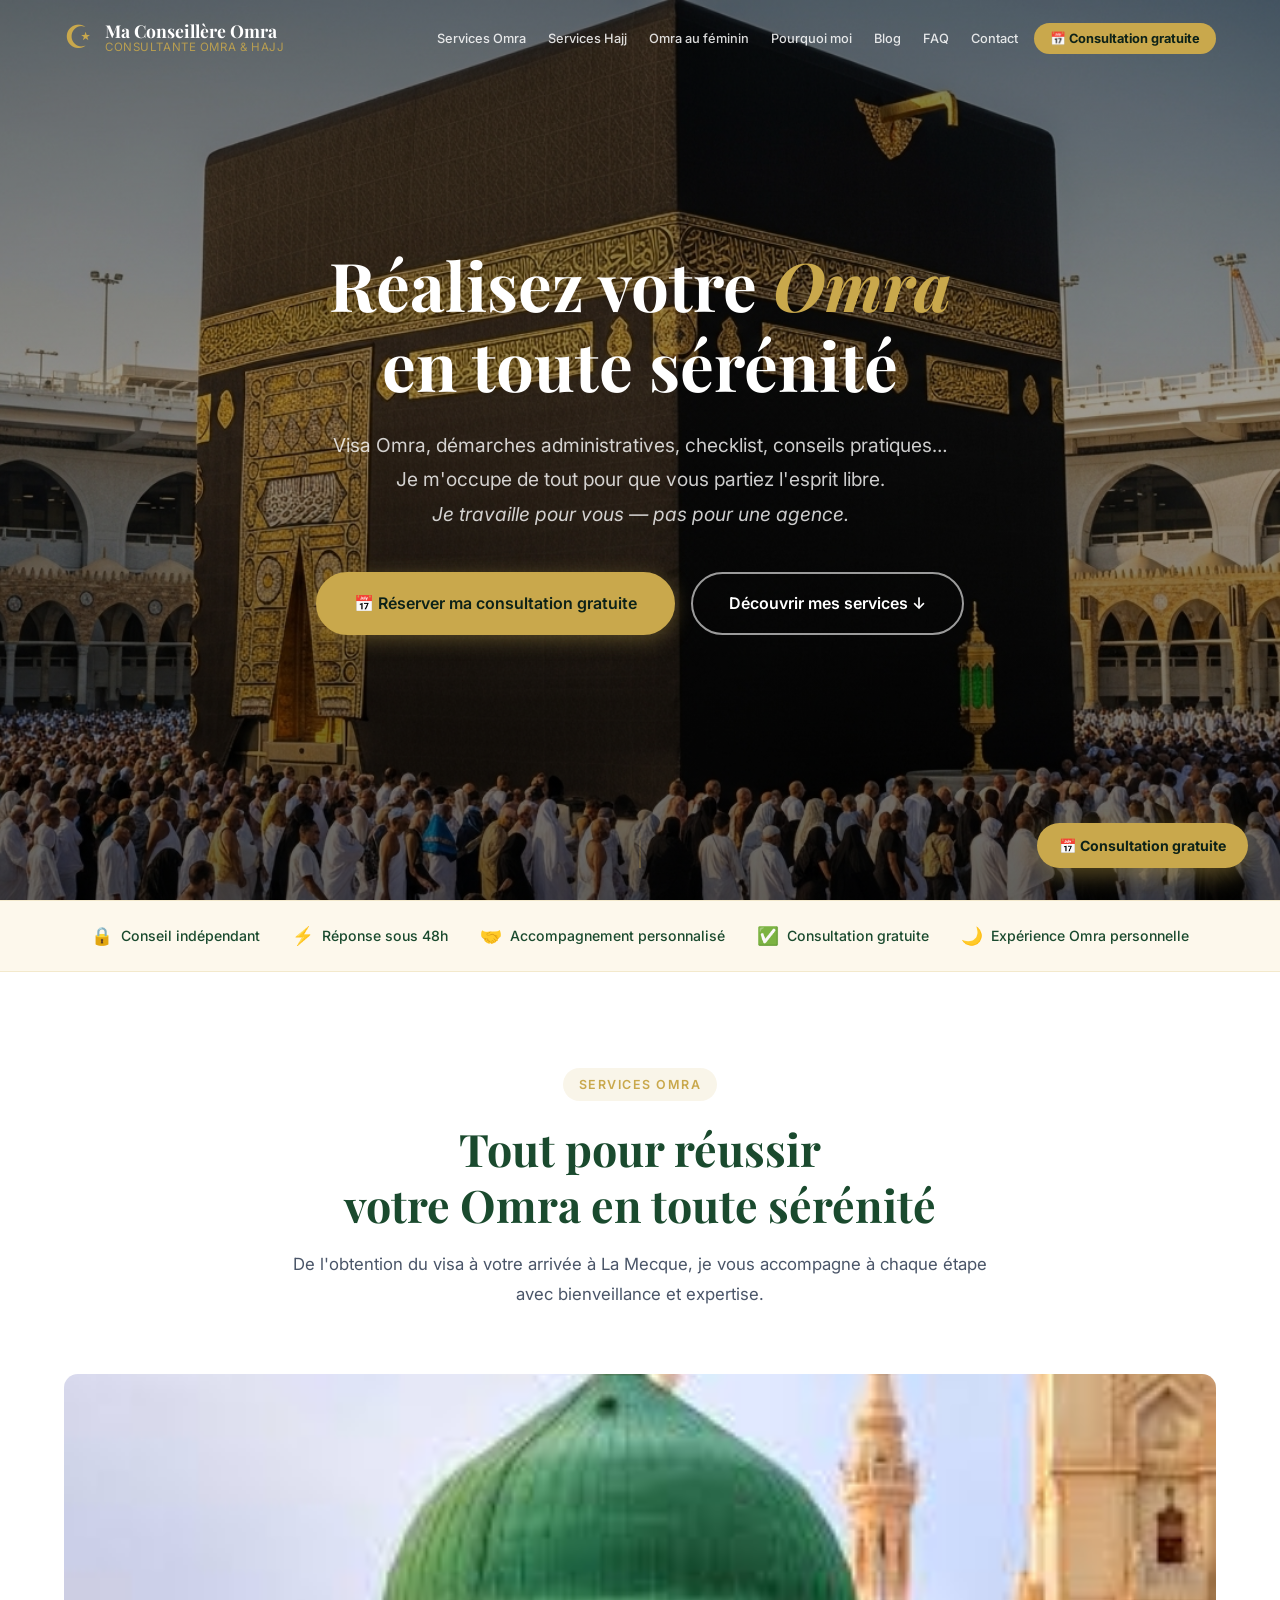
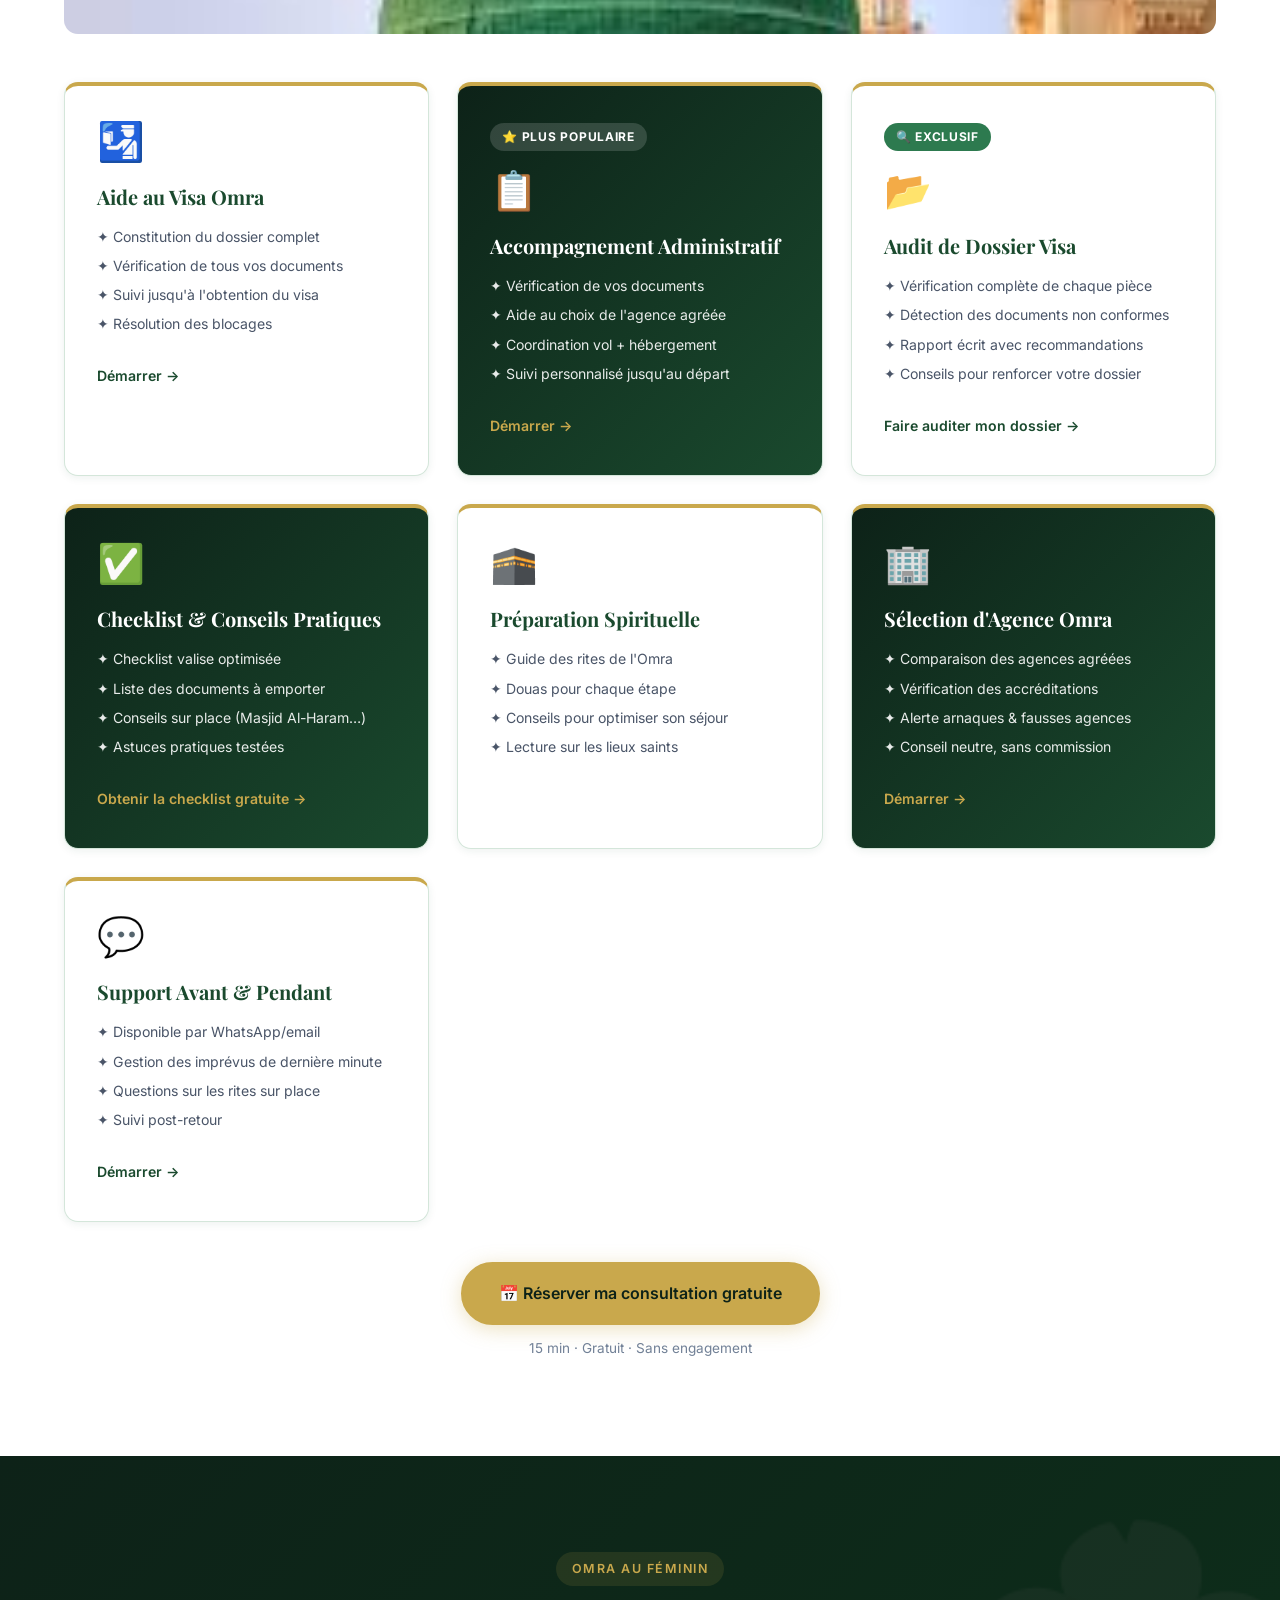
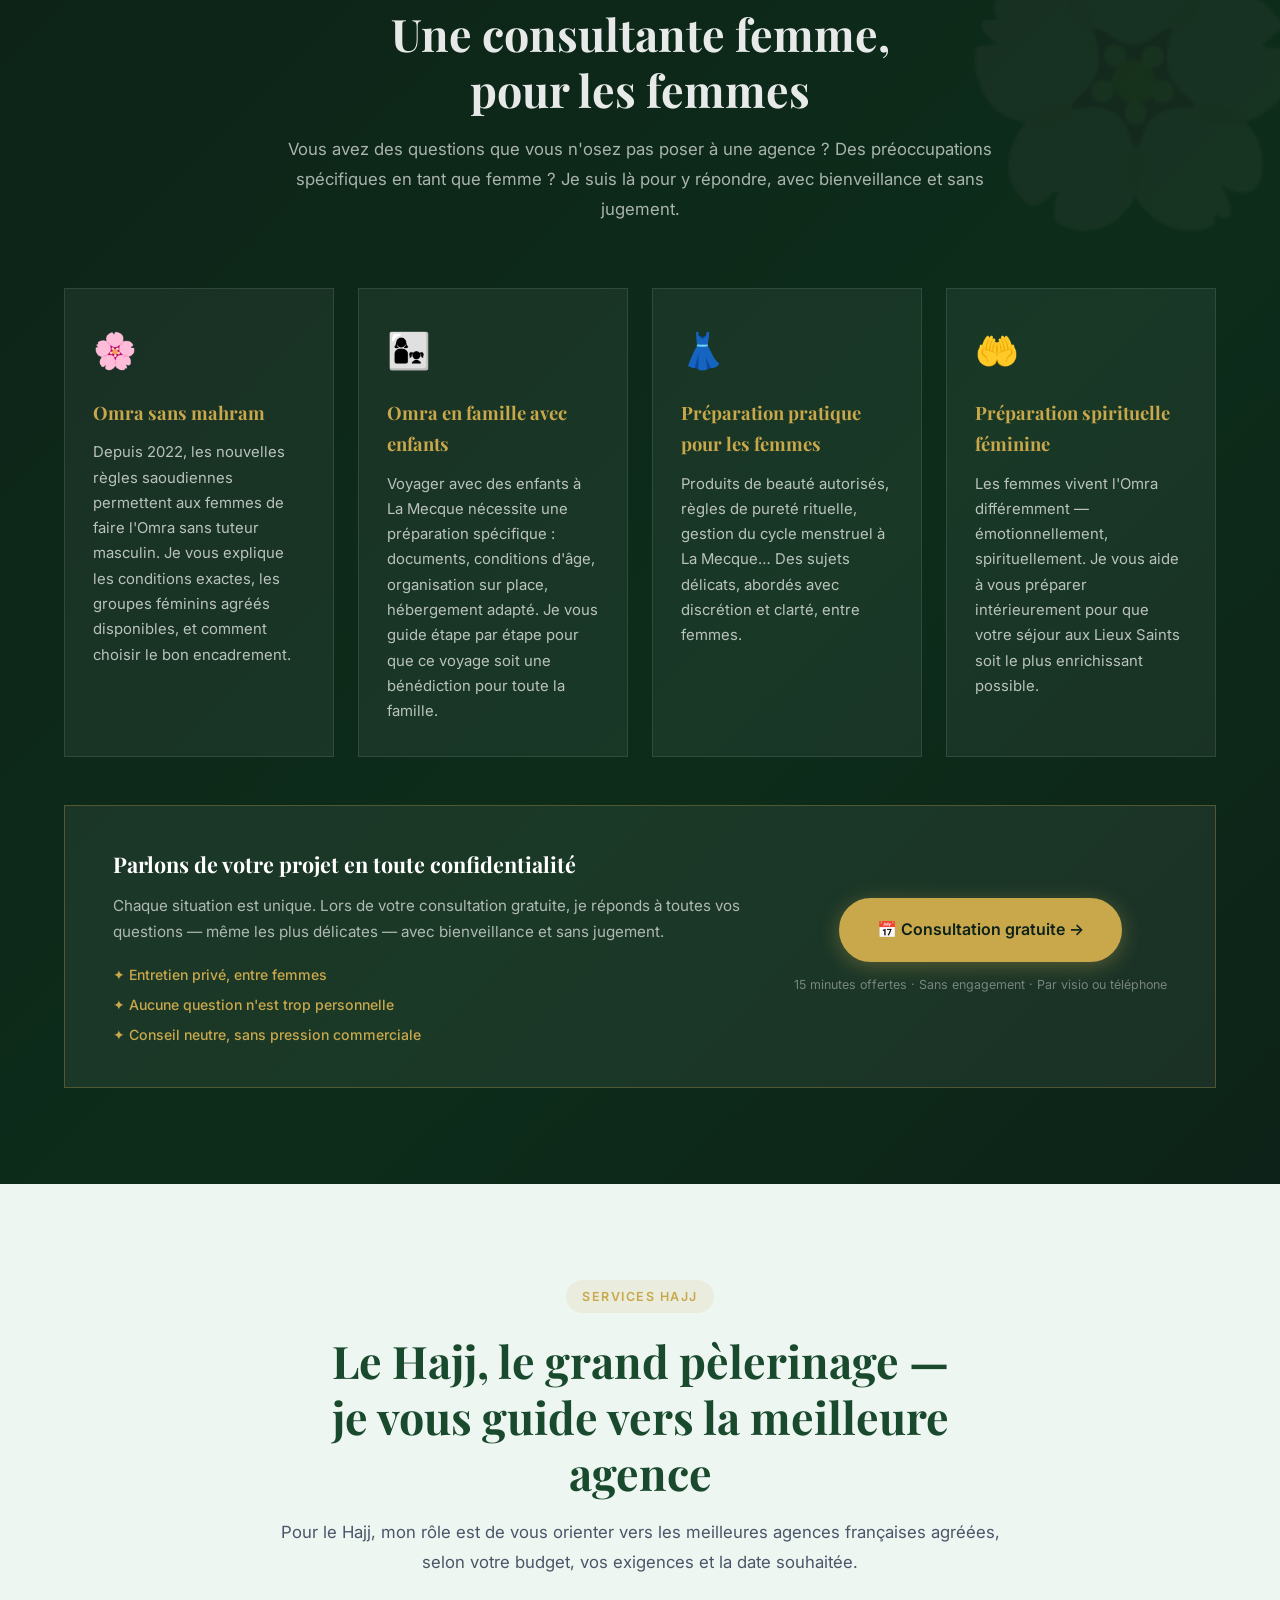
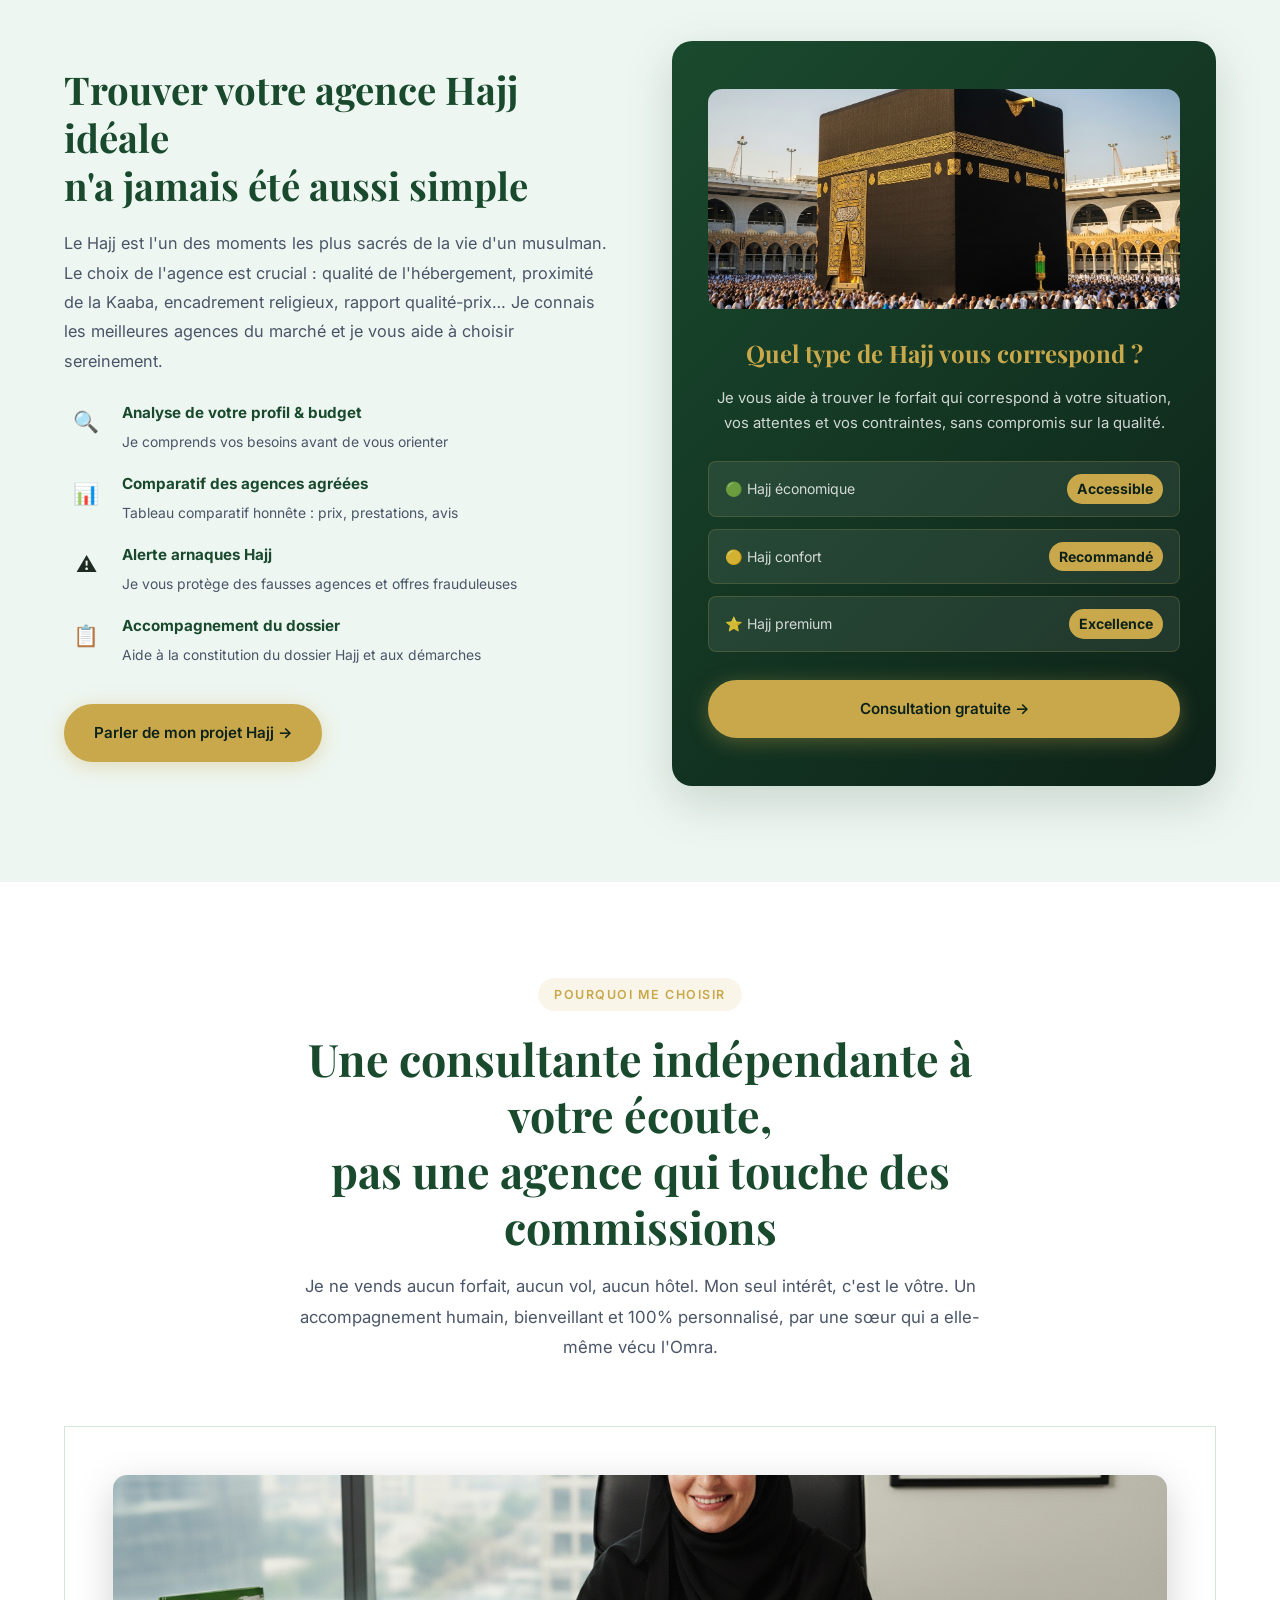
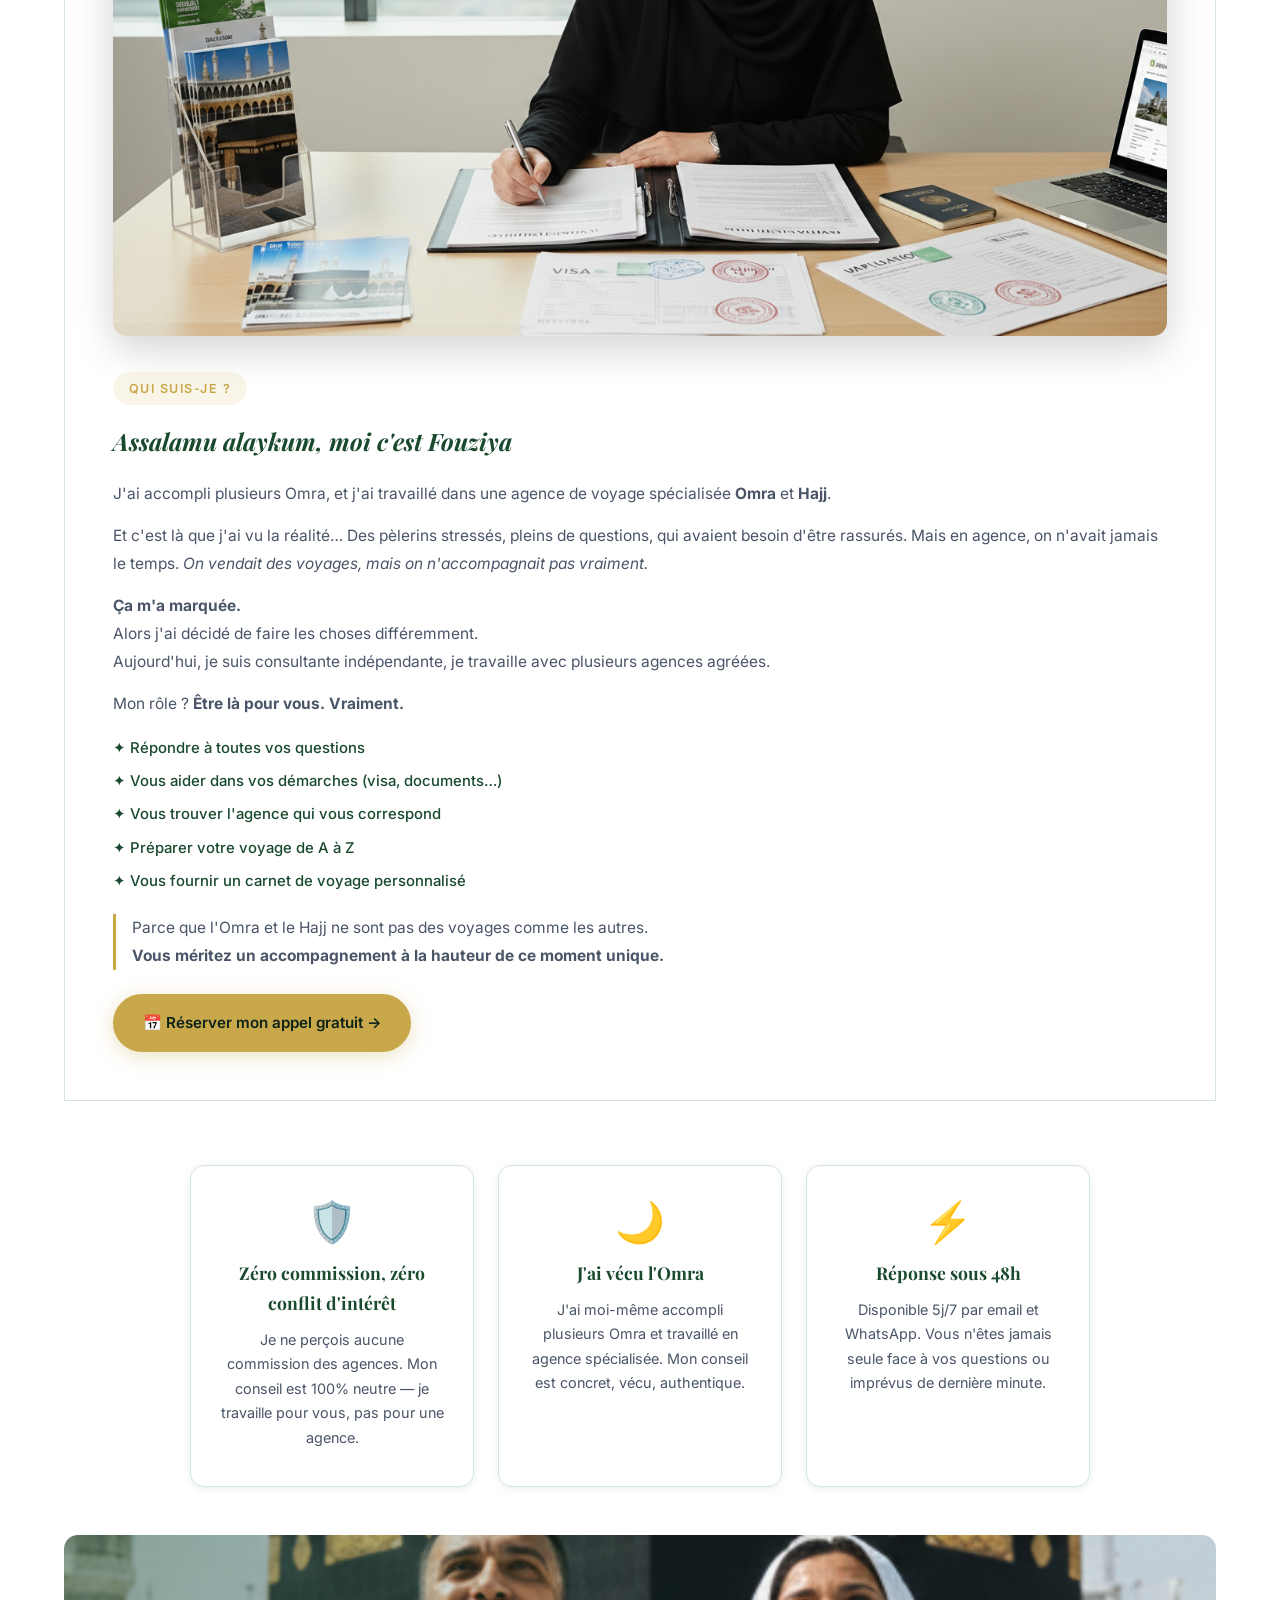
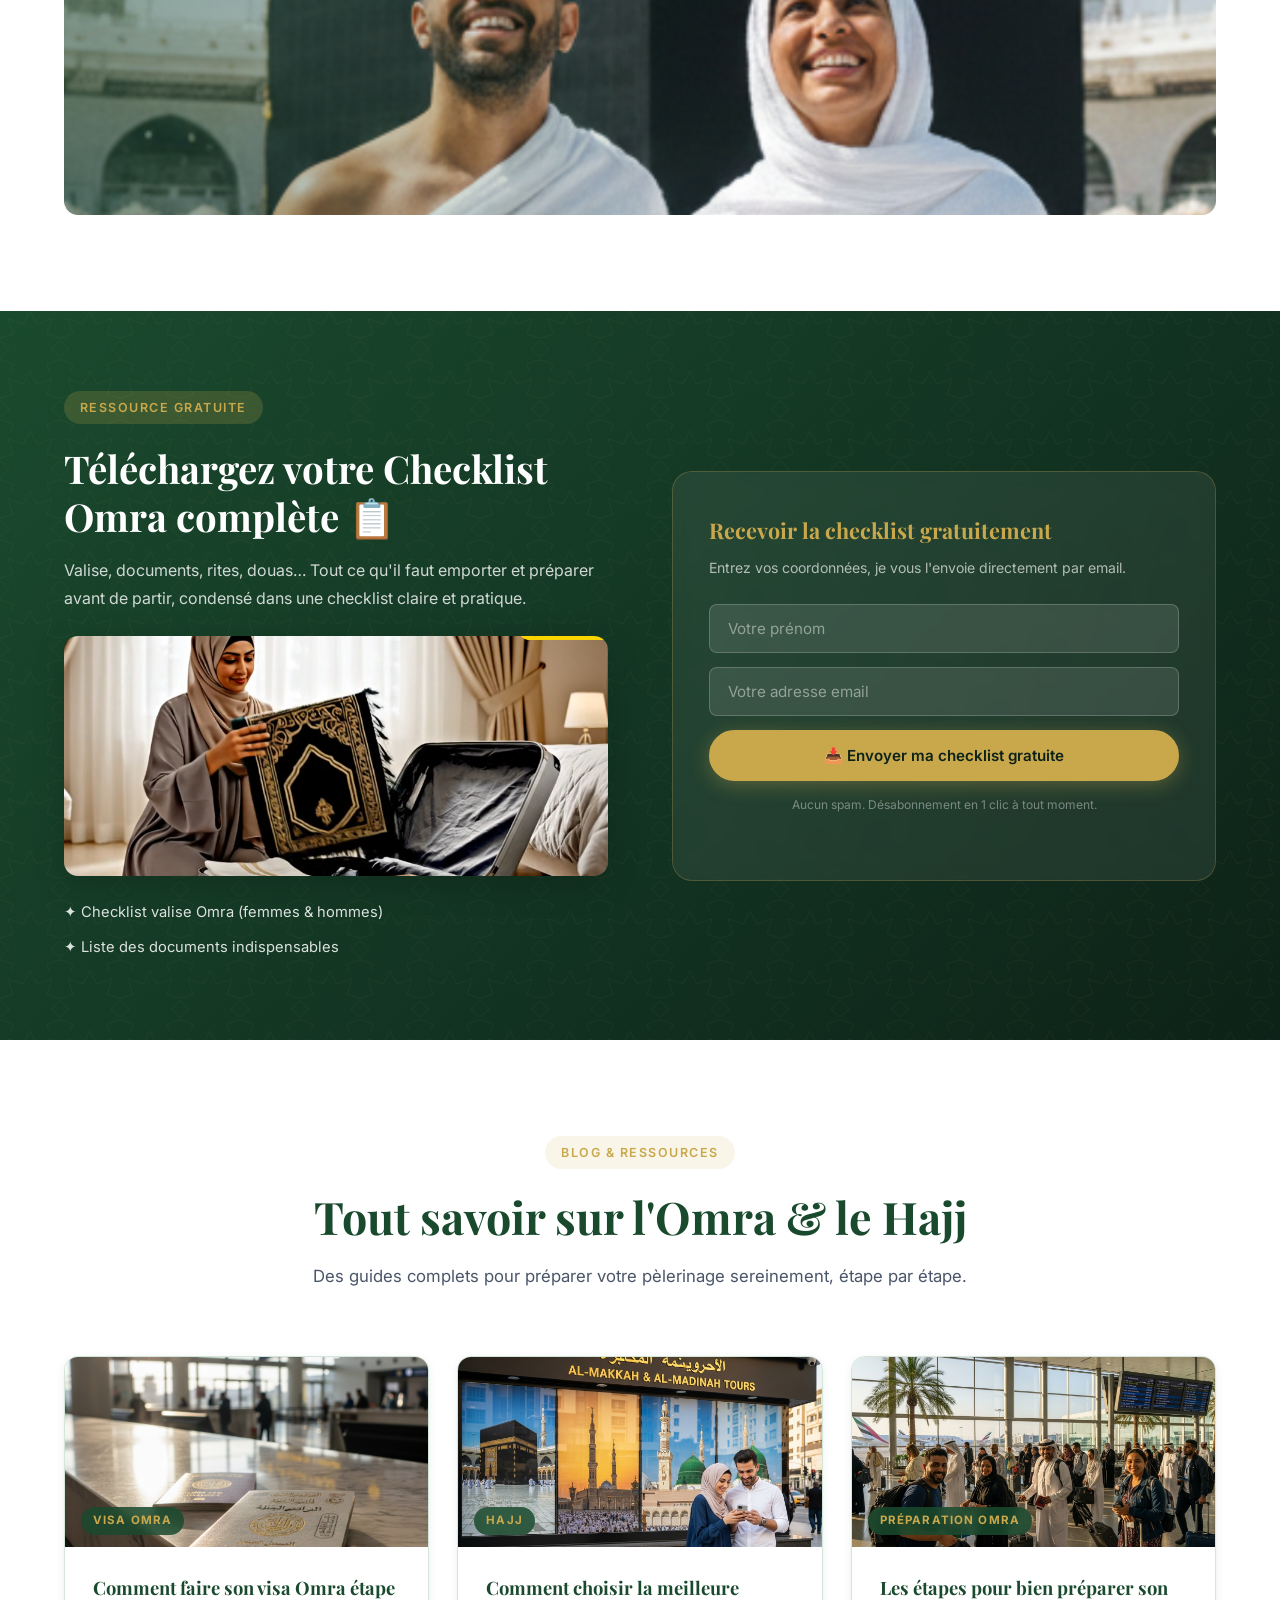
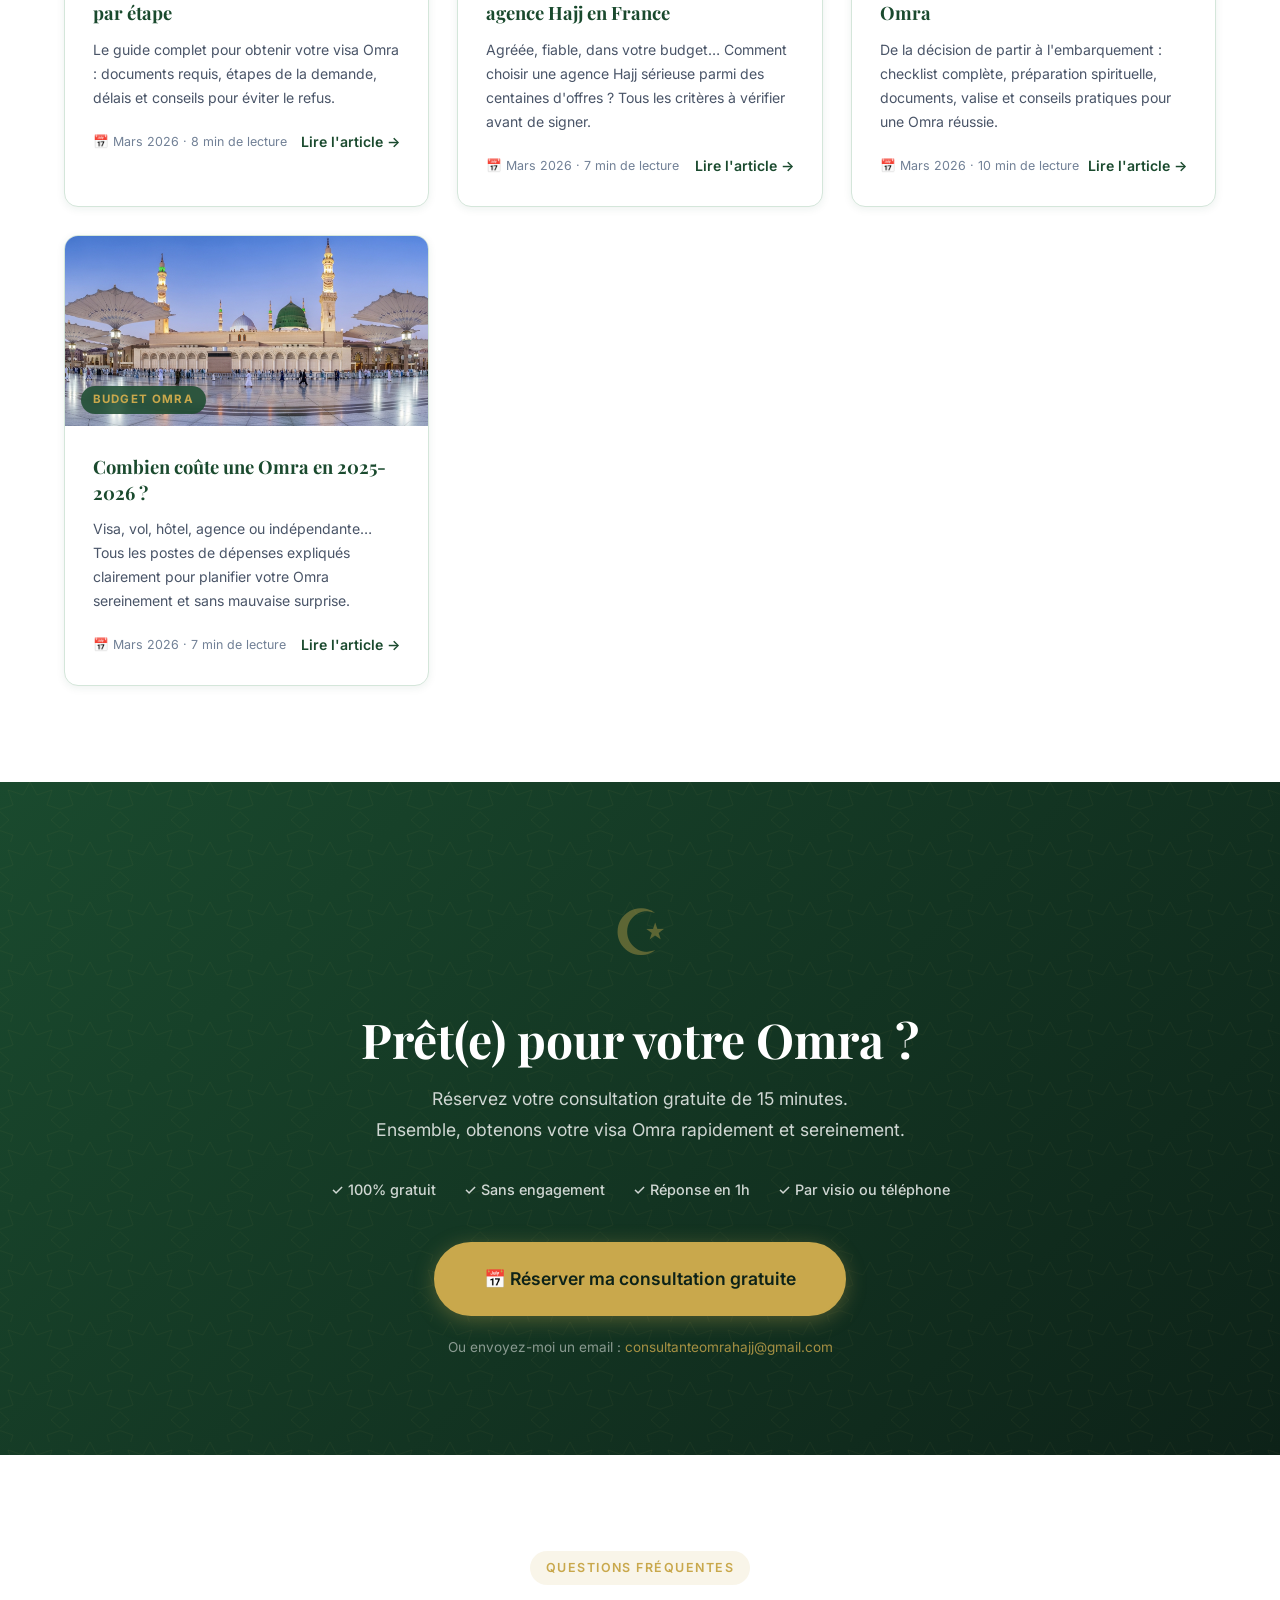
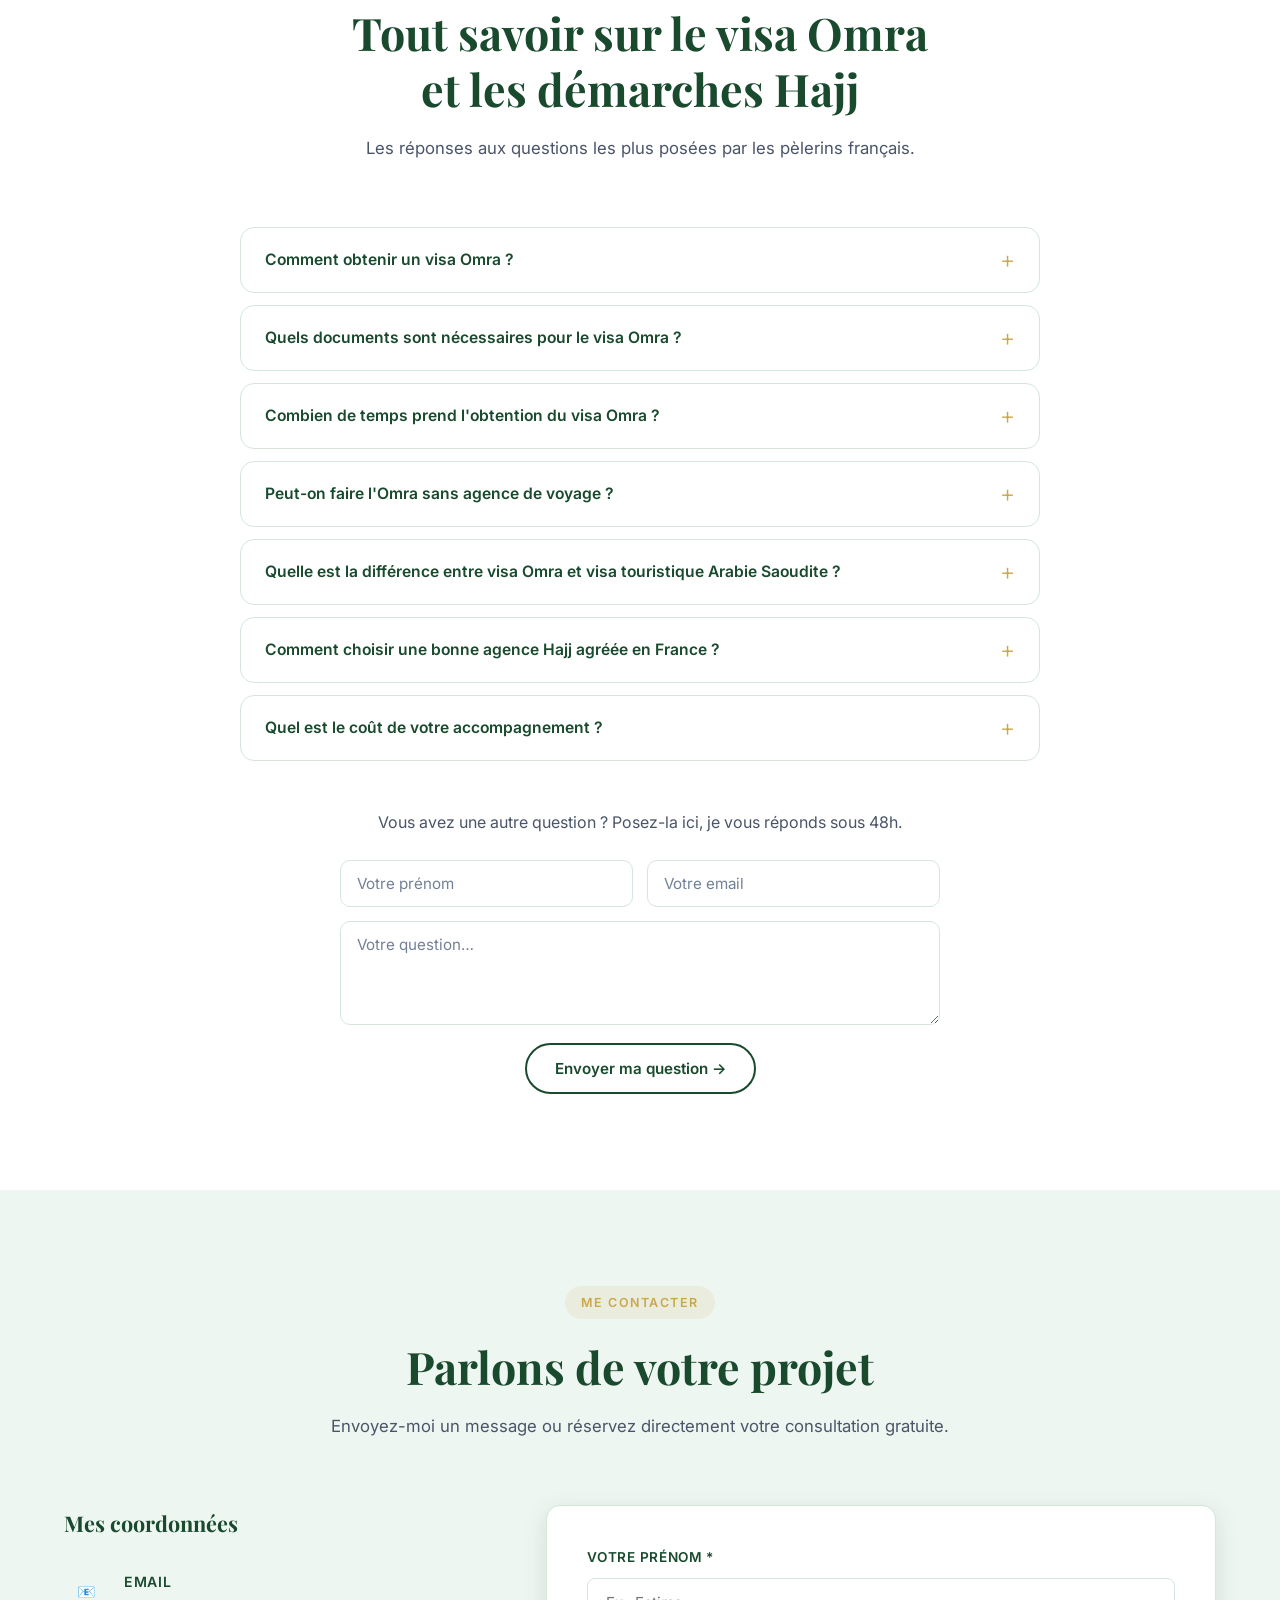
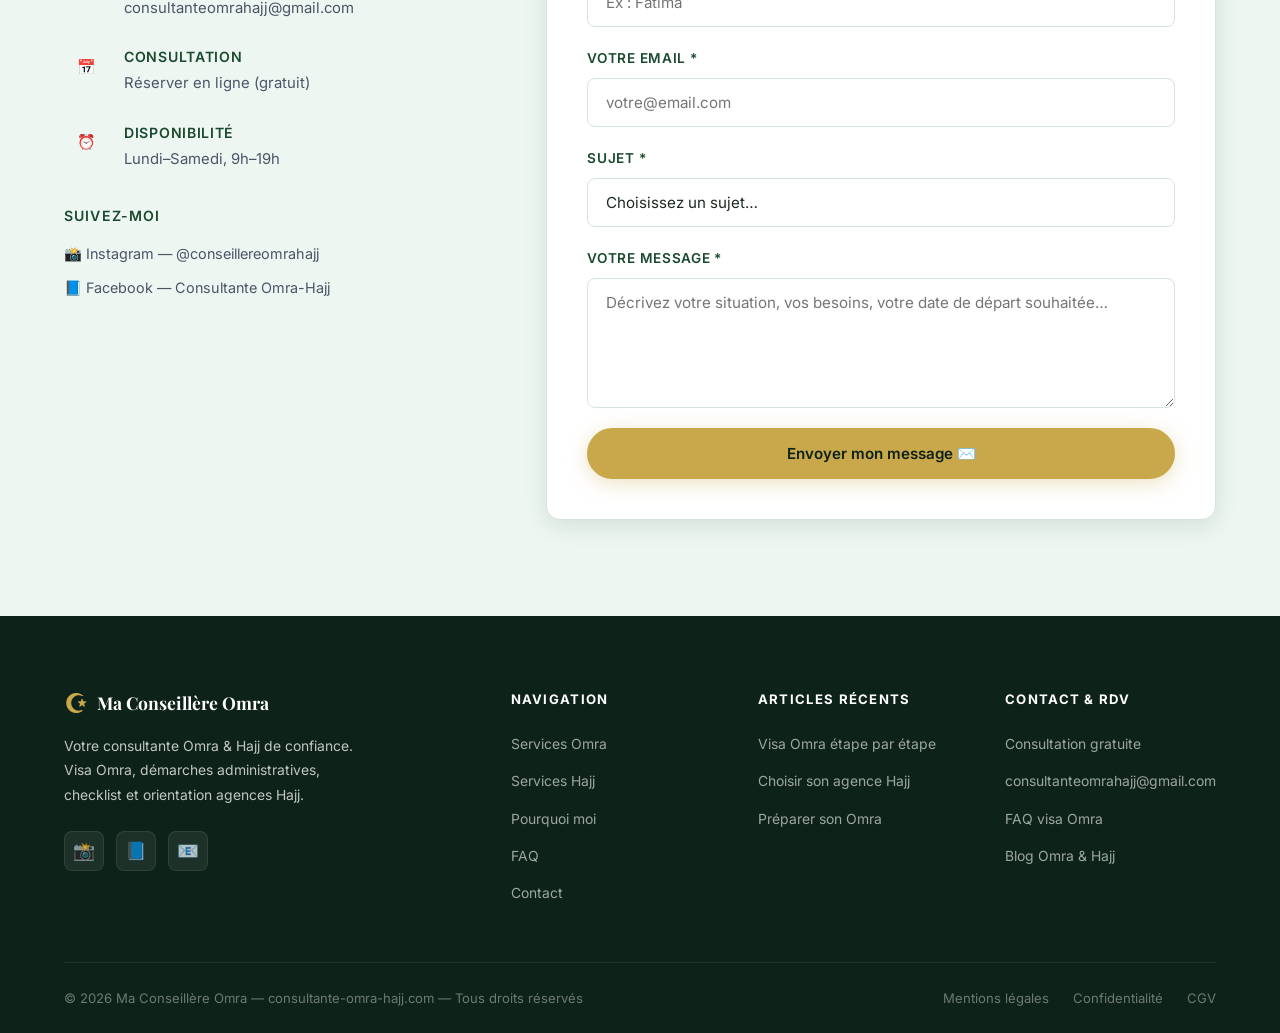
==== Site omra/index.html @ 805fc21e "Ajout page CGV + configuration Netlify" ====
<!DOCTYPE html>
<html lang="fr">
<head>
  <meta charset="UTF-8">
  <meta name="viewport" content="width=device-width, initial-scale=1.0">

  <!-- ── SEO Primary ── -->
  <title>Consultante Omra Hajj Indépendante | Visa Omra Sans Commission | Ma Conseillère Omra</title>
  <meta name="description" content="Consultante Omra & Hajj indépendante — aucune commission, conseil 100% neutre. Visa Omra, démarches administratives, Omra au féminin, orientation agences Hajj. Consultation gratuite !">
  <meta name="keywords" content="omra, visa omra, consultante omra, comment faire un visa omra, démarches omra, préparer son omra, meilleure agence hajj, choisir agence hajj, accompagnement omra, checklist omra, visa arabie saoudite, visa touristique arabie saoudite">
  <meta name="author" content="Ma Conseillère Omra">
  <meta name="robots" content="index, follow">
  <link rel="canonical" href="https://consultante-omra-hajj.com/">

  <!-- ── Open Graph ── -->
  <meta property="og:type"        content="website">
  <meta property="og:url"         content="https://consultante-omra-hajj.com/">
  <meta property="og:title"       content="Consultante Omra Hajj | Visa Omra France | Ma Conseillère Omra">
  <meta property="og:description" content="Accompagnement visa Omra, démarches administratives, checklist et conseils pratiques. Orientation vers les meilleures agences Hajj selon votre budget. Consultation gratuite !">
  <meta property="og:image"       content="https://consultante-omra-hajj.com/og-image.jpg">
  <meta property="og:locale"      content="fr_FR">

  <!-- ── Twitter Card ── -->
  <meta name="twitter:card"        content="summary_large_image">
  <meta name="twitter:title"       content="Consultante Omra Hajj | Ma Conseillère Omra">
  <meta name="twitter:description" content="Visa Omra, démarches, checklist et orientation agences Hajj. Consultation gratuite !">

  <!-- ── Schema.org ── -->
  <script type="application/ld+json">
  {
    "@context": "https://schema.org",
    "@type": "ProfessionalService",
    "name": "Ma Conseillère Omra - Consultante Omra Hajj",
    "description": "Accompagnement personnalisé pour votre Omra & Hajj : visa, démarches administratives, checklist, conseils pratiques et orientation agences.",
    "url": "https://consultante-omra-hajj.com",
    "email": "consultanteomrahajj@gmail.com",
    "priceRange": "€",
    "serviceType": ["Conseil Omra", "Aide Visa Omra", "Accompagnement Hajj"],
    "availableLanguage": "fr",
    "hasOfferCatalog": {
      "@type": "OfferCatalog",
      "name": "Services Omra & Hajj",
      "itemListElement": [
        { "@type": "Offer", "name": "Aide au Visa Omra", "description": "Accompagnement complet pour l'obtention du visa touristique Arabie Saoudite" },
        { "@type": "Offer", "name": "Accompagnement Administratif Omra", "description": "Prise en charge de toutes les démarches administratives pour l'Omra" },
        { "@type": "Offer", "name": "Orientation Agences Hajj", "description": "Comparaison et sélection des meilleures agences Hajj agréées" }
      ]
    }
  }
  </script>

  <!-- ── FAQPage Schema (rich snippets Google) ── -->
  <script type="application/ld+json">
  {
    "@context": "https://schema.org",
    "@type": "FAQPage",
    "mainEntity": [
      {
        "@type": "Question",
        "name": "Comment obtenir un visa Omra ?",
        "acceptedAnswer": {
          "@type": "Answer",
          "text": "La solution la plus simple est le visa touristique e-Visa pour l'Arabie Saoudite, qui autorise également la pratique de l'Omra. Il s'obtient en ligne, rapidement, avec un dossier bien constitué."
        }
      },
      {
        "@type": "Question",
        "name": "Quels documents sont nécessaires pour le visa Omra ?",
        "acceptedAnswer": {
          "@type": "Answer",
          "text": "Les documents généralement requis sont : un passeport valide 6 mois après la date de retour, des photos d'identité récentes fond blanc, et une réservation vol + hôtel confirmée."
        }
      },
      {
        "@type": "Question",
        "name": "Combien de temps prend l'obtention du visa Omra ?",
        "acceptedAnswer": {
          "@type": "Answer",
          "text": "Avec un dossier bien constitué, le visa Omra est généralement obtenu en 3 à 7 jours ouvrés. Durant les périodes de forte demande (Ramadan, saison Hajj), ce délai peut s'allonger à 2-3 semaines. Il est recommandé d'anticiper ses démarches au minimum 6 semaines avant le départ souhaité."
        }
      },
      {
        "@type": "Question",
        "name": "Peut-on faire l'Omra sans agence de voyage ?",
        "acceptedAnswer": {
          "@type": "Answer",
          "text": "Oui, vous pouvez faire votre Omra de manière indépendante sans passer par une agence de voyage : obtention du visa, réservation de l'hôtel à La Mecque et Médine, recherche des vols, organisation des transferts sur place."
        }
      },
      {
        "@type": "Question",
        "name": "Quelle est la différence entre visa Omra et visa touristique Arabie Saoudite ?",
        "acceptedAnswer": {
          "@type": "Answer",
          "text": "Le visa Omra est spécifiquement dédié au pèlerinage, lié à une agence agréée. Le visa touristique (e-Visa) permet également de faire l'Omra tout en visitant d'autres régions d'Arabie Saoudite, avec plus de flexibilité."
        }
      },
      {
        "@type": "Question",
        "name": "Comment choisir une bonne agence Hajj agréée en France ?",
        "acceptedAnswer": {
          "@type": "Answer",
          "text": "Pour choisir une agence Hajj fiable : vérifiez qu'elle est sur la liste officielle des agences agréées par le Consulat d'Arabie Saoudite en France, consultez les avis clients vérifiés, comparez les prestations incluses (hébergement, transport, encadrement religieux), et méfiez-vous des prix anormalement bas."
        }
      },
      {
        "@type": "Question",
        "name": "Quel est le coût de l'accompagnement de la consultante Omra ?",
        "acceptedAnswer": {
          "@type": "Answer",
          "text": "La première consultation de 15 minutes est entièrement gratuite et sans engagement. Les tarifs pour l'accompagnement complet varient selon la formule choisie et sont communiqués de façon transparente lors de la consultation."
        }
      }
    ]
  }
  </script>

  <!-- ── Fonts ── -->
  <link rel="preconnect" href="https://fonts.googleapis.com">
  <link rel="preconnect" href="https://fonts.gstatic.com" crossorigin>
  <link href="https://fonts.googleapis.com/css2?family=Playfair+Display:ital,wght@0,400;0,600;0,700;1,400&family=Inter:wght@300;400;500;600;700&display=swap" rel="stylesheet">

  <!-- ── Calendly CSS ── -->
  <link href="https://assets.calendly.com/assets/external/widget.css" rel="stylesheet">

  <!-- ── Styles ── -->
  <link rel="stylesheet" href="style.css">

  <!-- ── Favicon ── -->
  <link rel="icon" type="image/svg+xml" href="data:image/svg+xml,<svg xmlns='http://www.w3.org/2000/svg' viewBox='0 0 100 100'><text y='.9em' font-size='90'>🕌</text></svg>">
</head>

<body>

<!-- ════════════════════════════════════════════════════════════════════════════
     NAVIGATION
════════════════════════════════════════════════════════════════════════════ -->
<nav class="navbar" id="navbar" role="navigation" aria-label="Navigation principale">
  <div class="nav-container">
    <a href="#accueil" class="nav-logo" aria-label="Ma Conseillère Omra — Accueil">
      <span class="logo-icon" aria-hidden="true">☪</span>
      <div class="logo-text">
        <span class="logo-main">Ma Conseillère Omra</span>
        <span class="logo-sub">Consultante Omra &amp; Hajj</span>
      </div>
    </a>

    <ul class="nav-menu" id="nav-menu" role="menubar">
      <li role="none"><a href="#services-omra" class="nav-link" role="menuitem">Services Omra</a></li>
      <li role="none"><a href="#services-hajj" class="nav-link" role="menuitem">Services Hajj</a></li>
      <li role="none"><a href="#omra-femmes" class="nav-link" role="menuitem">Omra au féminin</a></li>
      <li role="none"><a href="#pourquoi" class="nav-link" role="menuitem">Pourquoi moi</a></li>
      <li role="none"><a href="#blog" class="nav-link" role="menuitem">Blog</a></li>
      <li role="none"><a href="#faq" class="nav-link" role="menuitem">FAQ</a></li>
      <li role="none"><a href="#contact" class="nav-link" role="menuitem">Contact</a></li>
      <li role="none">
        <a href="#" class="nav-cta" onclick="openCalendly(); return false;" role="menuitem">
          📅 Consultation gratuite
        </a>
      </li>
    </ul>

    <button class="nav-toggle" id="nav-toggle" aria-label="Ouvrir le menu" aria-expanded="false">
      <span></span><span></span><span></span>
    </button>
  </div>
</nav>


<!-- ════════════════════════════════════════════════════════════════════════════
     HERO
════════════════════════════════════════════════════════════════════════════ -->
<section class="hero" id="accueil" aria-label="Page d'accueil">
  <div class="hero-bg" aria-hidden="true"></div>

  <div class="hero-content">
    <h1 class="hero-title">
      Réalisez votre <span class="highlight">Omra</span><br>
      en toute sérénité
    </h1>

    <p class="hero-subtitle">
      Visa Omra, démarches administratives, checklist, conseils pratiques…<br>
      Je m'occupe de tout pour que vous partiez l'esprit libre.<br>
      <em>Je travaille pour vous — pas pour une agence.</em>
    </p>

    <div class="hero-cta-group">
      <a href="#" class="btn btn-primary btn-lg" onclick="openCalendly(); return false;">
        📅 Réserver ma consultation gratuite
      </a>
      <a href="#services-omra" class="btn btn-outline btn-lg">
        Découvrir mes services ↓
      </a>
    </div>

  </div>

  <div class="hero-scroll" aria-hidden="true">
    <a href="#services-omra"><span class="scroll-line"></span></a>
  </div>
</section>


<!-- ── Trust Bar ── -->
<div class="trust-bar" aria-label="Garanties">
  <div class="container">
    <div class="trust-items">
      <div class="trust-item"><span class="trust-icon">🔒</span> <span>Conseil indépendant</span></div>
      <div class="trust-item"><span class="trust-icon">⚡</span> <span>Réponse sous 48h</span></div>
      <div class="trust-item"><span class="trust-icon">🤝</span> <span>Accompagnement personnalisé</span></div>
      <div class="trust-item"><span class="trust-icon">✅</span> <span>Consultation gratuite</span></div>
      <div class="trust-item"><span class="trust-icon">🌙</span> <span>Expérience Omra personnelle</span></div>
    </div>
  </div>
</div>


<!-- ════════════════════════════════════════════════════════════════════════════
     SERVICES OMRA
════════════════════════════════════════════════════════════════════════════ -->
<section class="section" id="services-omra" aria-labelledby="omra-title">
  <div class="container">
    <div class="section-header">
      <span class="section-tag">Services Omra</span>
      <h2 class="section-title" id="omra-title">
        Tout pour réussir<br>votre Omra en toute sérénité
      </h2>
      <p class="section-subtitle">
        De l'obtention du visa à votre arrivée à La Mecque, je vous accompagne à chaque étape avec bienveillance et expertise.
      </p>
    </div>

    <div class="section-photo-banner reveal">
      <img src="images/dome-prophete.jpg" alt="Dôme vert de la Mosquée du Prophète, Médine" loading="lazy">
    </div>

    <div class="services-grid">

      <!-- Visa Omra — BLANC -->
      <div class="service-card reveal">
        <div class="service-icon">🛂</div>
        <h3 class="service-title">Aide au Visa Omra</h3>
        <ul class="service-list">
          <li>✦ Constitution du dossier complet</li>
          <li>✦ Vérification de tous vos documents</li>
          <li>✦ Suivi jusqu'à l'obtention du visa</li>
          <li>✦ Résolution des blocages</li>
        </ul>
        <a href="#" class="service-link" onclick="openCalendly(); return false;">Démarrer →</a>
      </div>

      <!-- Accompagnement Administratif — VERT -->
      <div class="service-card service-card--green reveal reveal-delay-1">
        <div class="service-badge">⭐ Plus populaire</div>
        <div class="service-icon">📋</div>
        <h3 class="service-title">Accompagnement Administratif</h3>
        <ul class="service-list">
          <li>✦ Vérification de vos documents</li>
          <li>✦ Aide au choix de l'agence agréée</li>
          <li>✦ Coordination vol + hébergement</li>
          <li>✦ Suivi personnalisé jusqu'au départ</li>
        </ul>
        <a href="#" class="service-link" onclick="openCalendly(); return false;">Démarrer →</a>
      </div>

      <!-- Audit dossier visa — BLANC -->
      <div class="service-card reveal reveal-delay-2">
        <div class="service-badge service-badge--new">🔍 Exclusif</div>
        <div class="service-icon">📂</div>
        <h3 class="service-title">Audit de Dossier Visa</h3>
        <ul class="service-list">
          <li>✦ Vérification complète de chaque pièce</li>
          <li>✦ Détection des documents non conformes</li>
          <li>✦ Rapport écrit avec recommandations</li>
          <li>✦ Conseils pour renforcer votre dossier</li>
        </ul>
        <a href="#" class="service-link" onclick="openCalendly(); return false;">Faire auditer mon dossier →</a>
      </div>

      <!-- Checklist & conseils — VERT -->
      <div class="service-card service-card--green reveal reveal-delay-3">
        <div class="service-icon">✅</div>
        <h3 class="service-title">Checklist &amp; Conseils Pratiques</h3>
        <ul class="service-list">
          <li>✦ Checklist valise optimisée</li>
          <li>✦ Liste des documents à emporter</li>
          <li>✦ Conseils sur place (Masjid Al-Haram…)</li>
          <li>✦ Astuces pratiques testées</li>
        </ul>
        <a href="#checklist" class="service-link">Obtenir la checklist gratuite →</a>
      </div>

      <!-- Préparation spirituelle — BLANC -->
      <div class="service-card reveal reveal-delay-4">
        <div class="service-icon">🕋</div>
        <h3 class="service-title">Préparation Spirituelle</h3>
        <ul class="service-list">
          <li>✦ Guide des rites de l'Omra</li>
          <li>✦ Douas pour chaque étape</li>
          <li>✦ Conseils pour optimiser son séjour</li>
          <li>✦ Lecture sur les lieux saints</li>
        </ul>
      </div>

      <!-- Sélection agence — VERT -->
      <div class="service-card service-card--green reveal reveal-delay-5">
        <div class="service-icon">🏢</div>
        <h3 class="service-title">Sélection d'Agence Omra</h3>
        <ul class="service-list">
          <li>✦ Comparaison des agences agréées</li>
          <li>✦ Vérification des accréditations</li>
          <li>✦ Alerte arnaques &amp; fausses agences</li>
          <li>✦ Conseil neutre, sans commission</li>
        </ul>
        <a href="#" class="service-link" onclick="openCalendly(); return false;">Démarrer →</a>
      </div>

      <!-- Support voyage — BLANC -->
      <div class="service-card reveal reveal-delay-5">
        <div class="service-icon">💬</div>
        <h3 class="service-title">Support Avant &amp; Pendant</h3>
        <ul class="service-list">
          <li>✦ Disponible par WhatsApp/email</li>
          <li>✦ Gestion des imprévus de dernière minute</li>
          <li>✦ Questions sur les rites sur place</li>
          <li>✦ Suivi post-retour</li>
        </ul>
        <a href="#" class="service-link" onclick="openCalendly(); return false;">Démarrer →</a>
      </div>

    </div>

    <div style="text-align:center; margin-top:40px;">
      <a href="#" class="btn btn-primary btn-lg" onclick="openCalendly(); return false;">📅 Réserver ma consultation gratuite</a>
      <p style="margin-top:12px; font-size:.85rem; color:var(--text-light)">15 min · Gratuit · Sans engagement</p>
    </div>

  </div>
</section>


<!-- ════════════════════════════════════════════════════════════════════════════
     OMRA AU FÉMININ
════════════════════════════════════════════════════════════════════════════ -->
<section class="section section--femmes" id="omra-femmes" aria-labelledby="femmes-title">
  <div class="container">
    <div class="section-header">
      <span class="section-tag">Omra au féminin</span>
      <h2 class="section-title" id="femmes-title">
        Une consultante femme,<br>pour les femmes
      </h2>
      <p class="section-subtitle">
        Vous avez des questions que vous n'osez pas poser à une agence ? Des préoccupations spécifiques en tant que femme ? Je suis là pour y répondre, avec bienveillance et sans jugement.
      </p>
    </div>

    <div class="femmes-grid">

      <div class="femme-card reveal">
        <div class="femme-card-icon">🌸</div>
        <h3>Omra sans mahram</h3>
        <p>Depuis 2022, les nouvelles règles saoudiennes permettent aux femmes de faire l'Omra sans tuteur masculin. Je vous explique les conditions exactes, les groupes féminins agréés disponibles, et comment choisir le bon encadrement.</p>
      </div>

      <div class="femme-card reveal reveal-delay-1">
        <div class="femme-card-icon">👩‍👧</div>
        <h3>Omra en famille avec enfants</h3>
        <p>Voyager avec des enfants à La Mecque nécessite une préparation spécifique : documents, conditions d'âge, organisation sur place, hébergement adapté. Je vous guide étape par étape pour que ce voyage soit une bénédiction pour toute la famille.</p>
      </div>

      <div class="femme-card reveal reveal-delay-2">
        <div class="femme-card-icon">👗</div>
        <h3>Préparation pratique pour les femmes</h3>
        <p>Produits de beauté autorisés, règles de pureté rituelle, gestion du cycle menstruel à La Mecque… Des sujets délicats, abordés avec discrétion et clarté, entre femmes.</p>
      </div>

      <div class="femme-card reveal reveal-delay-3">
        <div class="femme-card-icon">🤲</div>
        <h3>Préparation spirituelle féminine</h3>
        <p>Les femmes vivent l'Omra différemment — émotionnellement, spirituellement. Je vous aide à vous préparer intérieurement pour que votre séjour aux Lieux Saints soit le plus enrichissant possible.</p>
      </div>

    </div>

    <div class="femmes-cta reveal">
      <div class="femmes-cta-inner">
        <div class="femmes-cta-text">
          <h3>Parlons de votre projet en toute confidentialité</h3>
          <p>Chaque situation est unique. Lors de votre consultation gratuite, je réponds à toutes vos questions — même les plus délicates — avec bienveillance et sans jugement.</p>
          <ul class="femmes-reassurance">
            <li>✦ Entretien privé, entre femmes</li>
            <li>✦ Aucune question n'est trop personnelle</li>
            <li>✦ Conseil neutre, sans pression commerciale</li>
          </ul>
        </div>
        <div class="femmes-cta-action">
          <a href="#" class="btn btn-primary btn-lg" onclick="openCalendly(); return false;">📅 Consultation gratuite →</a>
          <p class="femmes-note">15 minutes offertes · Sans engagement · Par visio ou téléphone</p>
        </div>
      </div>
    </div>

  </div>
</section>


<!-- ════════════════════════════════════════════════════════════════════════════
     SERVICES HAJJ
════════════════════════════════════════════════════════════════════════════ -->
<section class="section section--alt" id="services-hajj" aria-labelledby="hajj-title">
  <div class="container">
    <div class="section-header">
      <span class="section-tag">Services Hajj</span>
      <h2 class="section-title" id="hajj-title">
        Le Hajj, le grand pèlerinage —<br>je vous guide vers la meilleure agence
      </h2>
      <p class="section-subtitle">
        Pour le Hajj, mon rôle est de vous orienter vers les meilleures agences françaises agréées, selon votre budget, vos exigences et la date souhaitée.
      </p>
    </div>

    <div class="hajj-block">
      <div class="hajj-content reveal">
        <h2>Trouver votre agence Hajj idéale<br>n'a jamais été aussi simple</h2>
        <p>
          Le Hajj est l'un des moments les plus sacrés de la vie d'un musulman. Le choix de l'agence est crucial : qualité de l'hébergement, proximité de la Kaaba, encadrement religieux, rapport qualité-prix… Je connais les meilleures agences du marché et je vous aide à choisir sereinement.
        </p>

        <div class="hajj-features">
          <div class="hajj-feature">
            <div class="hajj-feature-icon">🔍</div>
            <div class="hajj-feature-text">
              <strong>Analyse de votre profil & budget</strong>
              <span>Je comprends vos besoins avant de vous orienter</span>
            </div>
          </div>
          <div class="hajj-feature">
            <div class="hajj-feature-icon">📊</div>
            <div class="hajj-feature-text">
              <strong>Comparatif des agences agréées</strong>
              <span>Tableau comparatif honnête : prix, prestations, avis</span>
            </div>
          </div>
          <div class="hajj-feature">
            <div class="hajj-feature-icon">⚠️</div>
            <div class="hajj-feature-text">
              <strong>Alerte arnaques Hajj</strong>
              <span>Je vous protège des fausses agences et offres frauduleuses</span>
            </div>
          </div>
          <div class="hajj-feature">
            <div class="hajj-feature-icon">📋</div>
            <div class="hajj-feature-text">
              <strong>Accompagnement du dossier</strong>
              <span>Aide à la constitution du dossier Hajj et aux démarches</span>
            </div>
          </div>
        </div>

        <a href="#" class="btn btn-primary" onclick="openCalendly(); return false;">
          Parler de mon projet Hajj →
        </a>
      </div>

      <div class="hajj-visual reveal reveal-delay-2">
        <div class="hajj-visual-photo">
          <img src="images/kaaba-hero.jpg" alt="La Kaaba, Masjid Al-Haram, La Mecque" loading="lazy">
        </div>
        <h3>Quel type de Hajj vous correspond ?</h3>
        <p>Je vous aide à trouver le forfait qui correspond à votre situation, vos attentes et vos contraintes, sans compromis sur la qualité.</p>

        <div class="hajj-budget-items">
          <div class="hajj-budget-item">
            <span class="hajj-budget-label">🟢 Hajj économique</span>
            <span class="hajj-budget-badge">Accessible</span>
          </div>
          <div class="hajj-budget-item">
            <span class="hajj-budget-label">🟡 Hajj confort</span>
            <span class="hajj-budget-badge">Recommandé</span>
          </div>
          <div class="hajj-budget-item">
            <span class="hajj-budget-label">⭐ Hajj premium</span>
            <span class="hajj-budget-badge">Excellence</span>
          </div>
        </div>

        <a href="#" class="btn btn-primary btn-full" onclick="openCalendly(); return false;">
          Consultation gratuite →
        </a>
      </div>
    </div>
  </div>
</section>


<!-- ════════════════════════════════════════════════════════════════════════════
     POURQUOI ME CHOISIR
════════════════════════════════════════════════════════════════════════════ -->
<section class="section" id="pourquoi" aria-labelledby="pourquoi-title">
  <div class="container">
    <div class="section-header">
      <span class="section-tag">Pourquoi me choisir</span>
      <h2 class="section-title" id="pourquoi-title">
        Une consultante indépendante à votre écoute,<br>pas une agence qui touche des commissions
      </h2>
      <p class="section-subtitle">
        Je ne vends aucun forfait, aucun vol, aucun hôtel. Mon seul intérêt, c'est le vôtre. Un accompagnement humain, bienveillant et 100% personnalisé, par une sœur qui a elle-même vécu l'Omra.
      </p>
    </div>

    <!-- Qui suis-je -->
    <div class="qui-suis-je reveal">
      <div class="qui-photo-wrap">
        <img src="images/fouziya-bureau.png" alt="Consultante Omra Hajj à son bureau avec documents visa" loading="lazy" class="qui-photo">
      </div>
      <div class="qui-text">
        <span class="section-tag" style="margin-bottom:16px;display:inline-block">Qui suis-je ?</span>
        <h3>Assalamu alaykum, moi c'est Fouziya</h3>
        <p>J'ai accompli plusieurs Omra, et j'ai travaillé dans une agence de voyage spécialisée <strong>Omra</strong> et <strong>Hajj</strong>.</p>
        <p>Et c'est là que j'ai vu la réalité… Des pèlerins stressés, pleins de questions, qui avaient besoin d'être rassurés. Mais en agence, on n'avait jamais le temps. <em>On vendait des voyages, mais on n'accompagnait pas vraiment.</em></p>
        <p><strong>Ça m'a marquée.</strong><br>
        Alors j'ai décidé de faire les choses différemment.<br>
        Aujourd'hui, je suis consultante indépendante, je travaille avec plusieurs agences agréées.</p>
        <p>Mon rôle ? <strong>Être là pour vous. Vraiment.</strong></p>
        <ul class="qui-list">
          <li>✦ Répondre à toutes vos questions</li>
          <li>✦ Vous aider dans vos démarches (visa, documents…)</li>
          <li>✦ Vous trouver l'agence qui vous correspond</li>
          <li>✦ Préparer votre voyage de A à Z</li>
          <li>✦ Vous fournir un carnet de voyage personnalisé</li>
        </ul>
        <p class="qui-conclusion">Parce que l'Omra et le Hajj ne sont pas des voyages comme les autres.<br><strong>Vous méritez un accompagnement à la hauteur de ce moment unique.</strong></p>
        <a href="#" class="btn btn-primary" onclick="openCalendly(); return false;">📅 Réserver mon appel gratuit →</a>
      </div>
    </div>

    <div class="why-grid why-grid--3">
      <div class="why-card reveal">
        <span class="why-icon">🛡️</span>
        <h3>Zéro commission, zéro conflit d'intérêt</h3>
        <p>Je ne perçois aucune commission des agences. Mon conseil est 100% neutre — je travaille pour vous, pas pour une agence.</p>
      </div>
      <div class="why-card reveal reveal-delay-1">
        <span class="why-icon">🌙</span>
        <h3>J'ai vécu l'Omra</h3>
        <p>J'ai moi-même accompli plusieurs Omra et travaillé en agence spécialisée. Mon conseil est concret, vécu, authentique.</p>
      </div>
      <div class="why-card reveal reveal-delay-2">
        <span class="why-icon">⚡</span>
        <h3>Réponse sous 48h</h3>
        <p>Disponible 5j/7 par email et WhatsApp. Vous n'êtes jamais seule face à vos questions ou imprévus de dernière minute.</p>
      </div>
    </div>

    <div class="pourquoi-photo reveal">
      <img src="images/couple-ihram.png" alt="Pèlerins en ihram devant la Kaaba, La Mecque" loading="lazy">
    </div>
  </div>
</section>






<!-- ════════════════════════════════════════════════════════════════════════════
     LEAD MAGNET — CHECKLIST OMRA
════════════════════════════════════════════════════════════════════════════ -->
<section class="section--leadmagnet" id="checklist" aria-labelledby="checklist-title">
  <div class="container">
    <div class="leadmagnet-inner">

      <div class="leadmagnet-text">
        <span class="section-tag">Ressource gratuite</span>
        <h2 id="checklist-title">Téléchargez votre Checklist Omra complète 📋</h2>
        <p>Valise, documents, rites, douas… Tout ce qu'il faut emporter et préparer avant de partir, condensé dans une checklist claire et pratique.</p>
        <div class="leadmagnet-photo">
          <img src="images/checklist-valise.png" alt="Femme musulmane préparant sa valise pour l'Omra" loading="lazy">
        </div>

        <ul class="leadmagnet-items">
          <li>✦ Checklist valise Omra (femmes &amp; hommes)</li>
          <li>✦ Liste des documents indispensables</li>
        </ul>
      </div>

      <div class="leadmagnet-form-box">
        <h3>Recevoir la checklist gratuitement</h3>
        <p>Entrez vos coordonnées, je vous l'envoie directement par email.</p>
        <form class="leadmagnet-form" id="checklist-form" onsubmit="handleChecklistSubmit(event)">
          <input type="text" name="prenom" id="cl-prenom" required placeholder="Votre prénom" autocomplete="given-name">
          <input type="email" name="email" id="cl-email" required placeholder="Votre adresse email" autocomplete="email">
          <button type="submit" class="btn btn-primary btn-full" style="justify-content:center">
            📥 Envoyer ma checklist gratuite
          </button>
        </form>
        <div class="leadmagnet-success" id="checklist-success">
          ✅ Parfait ! Votre checklist Omra vous a été envoyée par email. Vérifiez vos spams si besoin. Jazakallahu khayran ! 🌙
        </div>
        <p style="font-size:.75rem; color:rgba(255,255,255,.4); margin-top:14px; text-align:center">
          Aucun spam. Désabonnement en 1 clic à tout moment.
        </p>
      </div>

    </div>
  </div>
</section>


<!-- ════════════════════════════════════════════════════════════════════════════
     BLOG
════════════════════════════════════════════════════════════════════════════ -->
<section class="section" id="blog" aria-labelledby="blog-title">
  <div class="container">
    <div class="section-header">
      <span class="section-tag">Blog &amp; Ressources</span>
      <h2 class="section-title" id="blog-title">
        Tout savoir sur l'Omra &amp; le Hajj
      </h2>
      <p class="section-subtitle">
        Des guides complets pour préparer votre pèlerinage sereinement, étape par étape.
      </p>
    </div>

    <div class="blog-grid">

      <article class="blog-card reveal">
        <div class="blog-card-header blog-card-header--photo">
          <img src="images/passeports-visa.png" alt="Passeports à l'aéroport de Médine — Visa Omra" loading="lazy">
          <div class="blog-card-cat">Visa Omra</div>
        </div>
        <div class="blog-card-body">
          <h3 class="blog-card-title">Comment faire son visa Omra étape par étape</h3>
          <p class="blog-card-excerpt">Le guide complet pour obtenir votre visa Omra : documents requis, étapes de la demande, délais et conseils pour éviter le refus.</p>
          <div class="blog-card-meta">
            <span>📅 Mars 2026 · 8 min de lecture</span>
            <a href="blog-visa-omra.html" class="blog-card-link">Lire l'article →</a>
          </div>
        </div>
      </article>

      <article class="blog-card reveal reveal-delay-1">
        <div class="blog-card-header blog-card-header--photo">
          <img src="images/agence-hajj.jpg" alt="Couple consultant une agence Hajj" loading="lazy">
          <div class="blog-card-cat">Hajj</div>
        </div>
        <div class="blog-card-body">
          <h3 class="blog-card-title">Comment choisir la meilleure agence Hajj en France</h3>
          <p class="blog-card-excerpt">Agréée, fiable, dans votre budget… Comment choisir une agence Hajj sérieuse parmi des centaines d'offres ? Tous les critères à vérifier avant de signer.</p>
          <div class="blog-card-meta">
            <span>📅 Mars 2026 · 7 min de lecture</span>
            <a href="blog-agence-hajj.html" class="blog-card-link">Lire l'article →</a>
          </div>
        </div>
      </article>

      <article class="blog-card reveal reveal-delay-2">
        <div class="blog-card-header blog-card-header--photo">
          <img src="images/pelerins-depart.jpg" alt="Pèlerins à l'aéroport, départ pour l'Omra" loading="lazy">
          <div class="blog-card-cat">Préparation Omra</div>
        </div>
        <div class="blog-card-body">
          <h3 class="blog-card-title">Les étapes pour bien préparer son Omra</h3>
          <p class="blog-card-excerpt">De la décision de partir à l'embarquement : checklist complète, préparation spirituelle, documents, valise et conseils pratiques pour une Omra réussie.</p>
          <div class="blog-card-meta">
            <span>📅 Mars 2026 · 10 min de lecture</span>
            <a href="blog-preparer-omra.html" class="blog-card-link">Lire l'article →</a>
          </div>
        </div>
      </article>

      <article class="blog-card reveal reveal-delay-3">
        <div class="blog-card-header blog-card-header--photo">
          <img src="images/medine-panorama.jpg" alt="Vue panoramique de Médine, La Mecque" loading="lazy">
          <div class="blog-card-cat">Budget Omra</div>
        </div>
        <div class="blog-card-body">
          <h3 class="blog-card-title">Combien coûte une Omra en 2025-2026 ?</h3>
          <p class="blog-card-excerpt">Visa, vol, hôtel, agence ou indépendante… Tous les postes de dépenses expliqués clairement pour planifier votre Omra sereinement et sans mauvaise surprise.</p>
          <div class="blog-card-meta">
            <span>📅 Mars 2026 · 7 min de lecture</span>
            <a href="blog-cout-omra.html" class="blog-card-link">Lire l'article →</a>
          </div>
        </div>
      </article>

    </div>
  </div>
</section>


<!-- ════════════════════════════════════════════════════════════════════════════
     BOOKING CTA
════════════════════════════════════════════════════════════════════════════ -->
<section class="section--booking" id="reservation" aria-labelledby="booking-title">
  <div class="booking-content">
    <span class="booking-decoration" aria-hidden="true">☪</span>
    <h2 class="booking-title" id="booking-title">Prêt(e) pour votre Omra ?</h2>
    <p class="booking-subtitle">
      Réservez votre consultation gratuite de 15 minutes.<br>
      Ensemble, obtenons votre visa Omra rapidement et sereinement.
    </p>
    <div class="booking-features">
      <span>✓ 100% gratuit</span>
      <span>✓ Sans engagement</span>
      <span>✓ Réponse en 1h</span>
      <span>✓ Par visio ou téléphone</span>
    </div>
    <a href="#" class="btn btn-primary btn-xl btn-pulse" onclick="openCalendly(); return false;">
      📅 Réserver ma consultation gratuite
    </a>
    <p class="booking-note">
      Ou envoyez-moi un email :
      <a href="mailto:consultanteomrahajj@gmail.com">consultanteomrahajj@gmail.com</a>
    </p>
  </div>
</section>


<!-- ════════════════════════════════════════════════════════════════════════════
     FAQ
════════════════════════════════════════════════════════════════════════════ -->
<section class="section" id="faq" aria-labelledby="faq-title">
  <div class="container">
    <div class="section-header">
      <span class="section-tag">Questions fréquentes</span>
      <h2 class="section-title" id="faq-title">
        Tout savoir sur le visa Omra<br>et les démarches Hajj
      </h2>
      <p class="section-subtitle">Les réponses aux questions les plus posées par les pèlerins français.</p>
    </div>

    <div class="faq-container" role="list">

      <div class="faq-item" role="listitem">
        <button class="faq-question" aria-expanded="false">
          Comment obtenir un visa Omra ?
          <span class="faq-icon" aria-hidden="true">+</span>
        </button>
        <div class="faq-answer" role="region">
          <p>La solution la plus simple est le <strong>visa touristique e-Visa</strong> pour l'Arabie Saoudite, qui autorise également la pratique de l'Omra. Il s'obtient en ligne, rapidement, avec un dossier bien constitué. Je vous accompagne dans toutes ces démarches pour maximiser vos chances d'acceptation rapide.</p>
        </div>
      </div>

      <div class="faq-item" role="listitem">
        <button class="faq-question" aria-expanded="false">
          Quels documents sont nécessaires pour le visa Omra ?
          <span class="faq-icon" aria-hidden="true">+</span>
        </button>
        <div class="faq-answer" role="region">
          <p>Les documents généralement requis sont : <strong>un passeport valide 6 mois</strong> après la date de retour, des photos d'identité récentes fond blanc, et une réservation vol + hôtel confirmée. Je vous fournis une liste personnalisée selon votre situation lors de notre consultation.</p>
        </div>
      </div>

      <div class="faq-item" role="listitem">
        <button class="faq-question" aria-expanded="false">
          Combien de temps prend l'obtention du visa Omra ?
          <span class="faq-icon" aria-hidden="true">+</span>
        </button>
        <div class="faq-answer" role="region">
          <p>Avec un dossier bien constitué, le visa Omra est généralement obtenu en <strong>3 à 7 jours ouvrés</strong>. Durant les périodes de forte demande (Ramadan, saison Hajj), ce délai peut s'allonger à 2-3 semaines. C'est pourquoi je recommande toujours d'anticiper ses démarches <strong>au minimum 6 semaines</strong> avant le départ souhaité. En cas d'urgence, certaines procédures accélérées existent.</p>
        </div>
      </div>

      <div class="faq-item" role="listitem">
        <button class="faq-question" aria-expanded="false">
          Peut-on faire l'Omra sans agence de voyage ?
          <span class="faq-icon" aria-hidden="true">+</span>
        </button>
        <div class="faq-answer" role="region">
          <p>Oui ! Vous pouvez faire votre Omra de manière indépendante sans passer par une agence de voyage. Je peux vous accompagner dans toutes vos démarches selon vos besoins :</p>
          <ul>
            <li>Obtention de votre visa Omra</li>
            <li>Recherche et réservation de votre hôtel à La Mecque et Médine</li>
            <li>Recherche de vols aller/retour</li>
            <li>Organisation des transferts sur place</li>
            <li>Mise en relation avec un guide</li>
          </ul>
          <p>Vous choisissez exactement ce dont vous avez besoin, je m'occupe du reste !</p>
        </div>
      </div>

      <div class="faq-item" role="listitem">
        <button class="faq-question" aria-expanded="false">
          Quelle est la différence entre visa Omra et visa touristique Arabie Saoudite ?
          <span class="faq-icon" aria-hidden="true">+</span>
        </button>
        <div class="faq-answer" role="region">
          <p>Le <strong>visa Omra</strong> est spécifiquement dédié au pèlerinage, lié à une agence agréée et généralement moins cher. Le <strong>visa touristique (e-Visa)</strong> permet également de faire l'Omra tout en visitant d'autres régions d'Arabie Saoudite. Il offre plus de flexibilité mais peut dans certains cas être plus long à obtenir. Le choix dépend de votre situation, votre budget et vos projets. Je vous aide à choisir le plus adapté.</p>
        </div>
      </div>

      <div class="faq-item" role="listitem">
        <button class="faq-question" aria-expanded="false">
          Comment choisir une bonne agence Hajj agréée en France ?
          <span class="faq-icon" aria-hidden="true">+</span>
        </button>
        <div class="faq-answer" role="region">
          <p>Pour choisir une agence Hajj fiable : vérifiez qu'elle est sur la <strong>liste officielle des agences agréées</strong> par le Consulat d'Arabie Saoudite en France, consultez les avis clients vérifiés, comparez les prestations incluses (hébergement, transport, encadrement religieux), et méfiez-vous des prix anormalement bas. Je dispose d'une liste à jour des meilleures agences et je vous aide à comparer selon votre budget lors de notre consultation gratuite.</p>
        </div>
      </div>

      <div class="faq-item" role="listitem">
        <button class="faq-question" aria-expanded="false">
          Quel est le coût de votre accompagnement ?
          <span class="faq-icon" aria-hidden="true">+</span>
        </button>
        <div class="faq-answer" role="region">
          <p>La première consultation de 15 minutes est <strong>entièrement gratuite et sans engagement</strong>. Lors de cette consultation, nous faisons ensemble le bilan de votre situation et définissons le niveau d'accompagnement dont vous avez besoin. Les tarifs pour l'accompagnement complet sont communiqués de façon transparente et varient selon la formule choisie. Contactez-moi pour en discuter.</p>
        </div>
      </div>

    </div>

    <div class="faq-cta">
      <p>Vous avez une autre question ? Posez-la ici, je vous réponds sous 48h.</p>
      <form class="faq-question-form" id="faq-question-form" onsubmit="handleFaqQuestion(event)">
        <div class="faq-form-row">
          <input type="text" id="faq-prenom" name="prenom" required placeholder="Votre prénom" autocomplete="given-name">
          <input type="email" id="faq-email" name="email" required placeholder="Votre email" autocomplete="email">
        </div>
        <textarea id="faq-message" name="message" required placeholder="Votre question…" rows="4"></textarea>
        <button type="submit" class="btn btn-outline-green">Envoyer ma question →</button>
      </form>
      <div class="faq-question-success" id="faq-question-success">
        ✅ Merci ! Votre question a bien été envoyée. Je vous réponds sous 48h. 🌙
      </div>
    </div>
  </div>
</section>


<!-- ════════════════════════════════════════════════════════════════════════════
     CONTACT
════════════════════════════════════════════════════════════════════════════ -->
<section class="section section--alt" id="contact" aria-labelledby="contact-title">
  <div class="container">
    <div class="section-header">
      <span class="section-tag">Me contacter</span>
      <h2 class="section-title" id="contact-title">Parlons de votre projet</h2>
      <p class="section-subtitle">Envoyez-moi un message ou réservez directement votre consultation gratuite.</p>
    </div>

    <div class="contact-grid">
      <div class="contact-info reveal">
        <h3>Mes coordonnées</h3>

        <div class="contact-item">
          <span class="contact-icon" aria-hidden="true">📧</span>
          <div>
            <strong>Email</strong>
            <a href="mailto:consultanteomrahajj@gmail.com">consultanteomrahajj@gmail.com</a>
          </div>
        </div>

        <div class="contact-item">
          <span class="contact-icon" aria-hidden="true">📅</span>
          <div>
            <strong>Consultation</strong>
            <a href="#" onclick="openCalendly(); return false;">Réserver en ligne (gratuit)</a>
          </div>
        </div>

        <div class="contact-item">
          <span class="contact-icon" aria-hidden="true">⏰</span>
          <div>
            <strong>Disponibilité</strong>
            <span>Lundi–Samedi, 9h–19h</span>
          </div>
        </div>

        <div class="contact-social">
          <h4>Suivez-moi</h4>
          <div class="social-links">
            <a href="#" class="social-link" aria-label="Instagram">📸 Instagram — @conseillereomrahajj</a>
            <a href="#" class="social-link" aria-label="Facebook">📘 Facebook — Consultante Omra-Hajj</a>
          </div>
        </div>
      </div>

      <div class="contact-form-wrapper reveal reveal-delay-2">
        <form class="contact-form" id="contact-form" onsubmit="handleFormSubmit(event)" novalidate>
          <div class="form-group">
            <label for="name">Votre prénom *</label>
            <input type="text" id="name" name="name" required placeholder="Ex : Fatima" autocomplete="given-name">
          </div>
          <div class="form-group">
            <label for="email">Votre email *</label>
            <input type="email" id="email" name="email" required placeholder="votre@email.com" autocomplete="email">
          </div>
          <div class="form-group">
            <label for="subject">Sujet *</label>
            <select id="subject" name="subject" required>
              <option value="">Choisissez un sujet…</option>
              <option value="visa-omra">Aide au visa Omra</option>
              <option value="demarches-omra">Démarches administratives Omra</option>
              <option value="checklist">Checklist &amp; préparation Omra</option>
              <option value="agence-hajj">Orientation agence Hajj</option>
              <option value="autre">Autre question</option>
            </select>
          </div>
          <div class="form-group">
            <label for="message">Votre message *</label>
            <textarea id="message" name="message" required rows="5" placeholder="Décrivez votre situation, vos besoins, votre date de départ souhaitée…"></textarea>
          </div>
          <button type="submit" class="btn btn-primary btn-full">
            Envoyer mon message ✉️
          </button>
          <div class="form-success" id="form-success" style="display:none" role="alert">
            ✅ Message envoyé ! Je vous réponds sous 48h. Jazakallahu khayran !
          </div>
        </form>
      </div>
    </div>
  </div>
</section>


<!-- ════════════════════════════════════════════════════════════════════════════
     FOOTER
════════════════════════════════════════════════════════════════════════════ -->
<footer class="footer" role="contentinfo">
  <div class="container">
    <div class="footer-grid">

      <div class="footer-brand">
        <a href="#accueil" class="footer-logo">
          <span class="logo-icon" aria-hidden="true">☪</span>
          <span>Ma Conseillère Omra</span>
        </a>
        <p>Votre consultante Omra &amp; Hajj de confiance. Visa Omra, démarches administratives, checklist et orientation agences Hajj.</p>
        <div class="footer-social">
          <a href="#" aria-label="Instagram" title="Instagram">📸</a>
          <a href="#" aria-label="Facebook" title="Facebook">📘</a>
          <a href="mailto:consultanteomrahajj@gmail.com" aria-label="Email" title="Email">📧</a>
        </div>
      </div>

      <div class="footer-links">
        <h4>Navigation</h4>
        <ul>
          <li><a href="#services-omra">Services Omra</a></li>
          <li><a href="#services-hajj">Services Hajj</a></li>
          <li><a href="#pourquoi">Pourquoi moi</a></li>
          <li><a href="#faq">FAQ</a></li>
          <li><a href="#contact">Contact</a></li>
        </ul>
      </div>

      <div class="footer-links">
        <h4>Articles récents</h4>
        <ul>
          <li><a href="blog-visa-omra.html">Visa Omra étape par étape</a></li>
          <li><a href="blog-agence-hajj.html">Choisir son agence Hajj</a></li>
          <li><a href="blog-preparer-omra.html">Préparer son Omra</a></li>
        </ul>
      </div>

      <div class="footer-links">
        <h4>Contact &amp; RDV</h4>
        <ul>
          <li><a href="#" onclick="openCalendly(); return false;">Consultation gratuite</a></li>
          <li><a href="mailto:consultanteomrahajj@gmail.com">consultanteomrahajj@gmail.com</a></li>
          <li><a href="#faq">FAQ visa Omra</a></li>
          <li><a href="#blog">Blog Omra &amp; Hajj</a></li>
        </ul>
      </div>

    </div>

    <div class="footer-bottom">
      <p>&copy; <span class="footer-year">2026</span> Ma Conseillère Omra — consultante-omra-hajj.com — Tous droits réservés</p>
      <div class="footer-legal">
        <a href="#">Mentions légales</a>
        <a href="#">Confidentialité</a>
        <a href="cgv.html">CGV</a>
      </div>
    </div>
  </div>
</footer>


<!-- ── Floating CTA ── -->
<div class="floating-cta" aria-label="Prise de rendez-vous rapide">
  <button class="floating-btn" onclick="openCalendly(); return false;" aria-label="Réserver une consultation gratuite">
    📅 Consultation gratuite
  </button>
</div>

<!-- ── Scroll Top ── -->
<button class="scroll-top" id="scroll-top" aria-label="Retour en haut de page">↑</button>

<!-- ── Calendly JS ── -->
<script src="https://assets.calendly.com/assets/external/widget.js" type="text/javascript" async></script>

<!-- ── Main JS ── -->
<script src="script.js"></script>

</body>
</html>
---- Site omra/style.css ----
/* ═══════════════════════════════════════════════════════════════════════════
   MA CONSEILLÈRE OMRA — Feuille de style principale
   Couleurs : #1a4a2e (vert foncé) · #c9a84c (doré)
   ═══════════════════════════════════════════════════════════════════════════ */

/* ── Variables ─────────────────────────────────────────────────────────────── */
:root {
  --green:        #1a4a2e;
  --green-dark:   #0d2218;
  --green-mid:    #245c3a;
  --green-hover:  #1f5735;
  --green-light:  #eef6f1;
  --gold:         #c9a84c;
  --gold-light:   #e8c97a;
  --gold-dark:    #a8862d;
  --gold-pale:    #fdf8ec;
  --white:        #ffffff;
  --text:         #1e2b22;
  --text-mid:     #4a5568;
  --text-light:   #718096;
  --border:       #d4e6da;
  --shadow-sm:    0 2px 8px rgba(26,74,46,.08);
  --shadow-md:    0 6px 24px rgba(26,74,46,.12);
  --shadow-lg:    0 16px 48px rgba(26,74,46,.18);
  --radius:       14px;
  --radius-sm:    8px;
  --radius-pill:  999px;
  --transition:   .3s ease;
  --font-head:    'Playfair Display', Georgia, 'Times New Roman', serif;
  --font-body:    'Inter', -apple-system, BlinkMacSystemFont, 'Segoe UI', sans-serif;
  --container:    1200px;
}

/* ── Reset & Base ───────────────────────────────────────────────────────────── */
*, *::before, *::after { box-sizing: border-box; margin: 0; padding: 0; }

html { scroll-behavior: smooth; font-size: 16px; }

body {
  font-family: var(--font-body);
  color: var(--text);
  background: var(--white);
  line-height: 1.7;
  overflow-x: hidden;
}

img { max-width: 100%; display: block; }
a { color: inherit; text-decoration: none; transition: var(--transition); }
ul { list-style: none; }
button { cursor: pointer; border: none; background: none; font-family: inherit; }

/* ── Utilities ──────────────────────────────────────────────────────────────── */
.container {
  max-width: var(--container);
  margin: 0 auto;
  padding: 0 24px;
}

.section {
  padding: 96px 0;
}
.section--alt  { background: var(--green-light); }
.section--dark { background: var(--green-dark); }
.section--gold { background: var(--gold-pale); }

.section-header {
  text-align: center;
  max-width: 720px;
  margin: 0 auto 64px;
}
.section-header--light .section-title,
.section-header--light .section-subtitle { color: var(--white); }

.section-tag {
  display: inline-block;
  font-size: .78rem;
  font-weight: 600;
  letter-spacing: .12em;
  text-transform: uppercase;
  color: var(--gold);
  background: rgba(201,168,76,.12);
  padding: 6px 16px;
  border-radius: var(--radius-pill);
  margin-bottom: 20px;
}
.section-tag--light {
  background: rgba(201,168,76,.2);
}

.section-title {
  font-family: var(--font-head);
  font-size: clamp(1.8rem, 4vw, 2.8rem);
  font-weight: 700;
  line-height: 1.25;
  color: var(--green);
  margin-bottom: 16px;
}

.section-subtitle {
  font-size: 1.05rem;
  color: var(--text-mid);
  line-height: 1.8;
}

/* ── Buttons ────────────────────────────────────────────────────────────────── */
.btn {
  display: inline-flex;
  align-items: center;
  gap: 8px;
  padding: 14px 28px;
  border-radius: var(--radius-pill);
  font-size: .95rem;
  font-weight: 600;
  transition: var(--transition);
  cursor: pointer;
  border: 2px solid transparent;
  white-space: nowrap;
}
.btn:hover { transform: translateY(-2px); }

.btn-primary {
  background: var(--gold);
  color: var(--green-dark);
  border-color: var(--gold);
  box-shadow: 0 4px 20px rgba(201,168,76,.35);
}
.btn-primary:hover {
  background: var(--gold-light);
  border-color: var(--gold-light);
  box-shadow: 0 8px 28px rgba(201,168,76,.45);
  color: var(--green-dark);
}

.btn-outline {
  background: transparent;
  color: var(--white);
  border-color: rgba(255,255,255,.6);
}
.btn-outline:hover {
  background: rgba(255,255,255,.1);
  border-color: var(--white);
}

.btn-outline-green {
  background: transparent;
  color: var(--green);
  border-color: var(--green);
}
.btn-outline-green:hover {
  background: var(--green);
  color: var(--white);
}

.btn-lg  { padding: 16px 36px; font-size: 1rem; }
.btn-xl  { padding: 20px 48px; font-size: 1.1rem; }
.btn-full { width: 100%; justify-content: center; }

.btn-pulse {
  animation: pulse-gold 2.4s infinite;
}
@keyframes pulse-gold {
  0%, 100% { box-shadow: 0 4px 20px rgba(201,168,76,.35); }
  50%       { box-shadow: 0 4px 36px rgba(201,168,76,.65); }
}

/* ── Navigation ─────────────────────────────────────────────────────────────── */
.navbar {
  position: fixed;
  top: 0; left: 0; right: 0;
  z-index: 1000;
  padding: 20px 0;
  transition: background var(--transition), padding var(--transition), box-shadow var(--transition);
}
.navbar.scrolled {
  background: rgba(13,34,24,.97);
  padding: 12px 0;
  box-shadow: 0 4px 24px rgba(0,0,0,.3);
  backdrop-filter: blur(10px);
}

.nav-container {
  max-width: var(--container);
  margin: 0 auto;
  padding: 0 24px;
  display: flex;
  align-items: center;
  justify-content: space-between;
  gap: 24px;
}

.nav-logo {
  display: flex;
  align-items: center;
  gap: 12px;
  flex-shrink: 0;
}
.logo-icon {
  font-size: 2rem;
  color: var(--gold);
  line-height: 1;
}
.logo-text { display: flex; flex-direction: column; line-height: 1.2; }
.logo-main {
  font-family: var(--font-head);
  font-size: 1.1rem;
  font-weight: 700;
  color: var(--white);
}
.logo-sub {
  font-size: .72rem;
  color: rgba(201,168,76,.85);
  letter-spacing: .05em;
  text-transform: uppercase;
}

.nav-menu {
  display: flex;
  align-items: center;
  gap: 2px;
  flex-wrap: nowrap;
}
.nav-link {
  padding: 6px 10px;
  color: rgba(255,255,255,.85);
  font-size: .8rem;
  font-weight: 500;
  border-radius: var(--radius-sm);
  transition: var(--transition);
  white-space: nowrap;
}
.nav-link:hover { color: var(--gold); background: rgba(201,168,76,.08); }

.nav-cta {
  padding: 8px 16px;
  background: var(--gold);
  color: var(--green-dark);
  border-radius: var(--radius-pill);
  font-size: .8rem;
  font-weight: 700;
  margin-left: 4px;
  transition: var(--transition);
  white-space: nowrap;
  flex-shrink: 0;
}

/* ── Lead Magnet Checklist ──────────────────────────────────────────────────── */
.section--leadmagnet {
  background: linear-gradient(135deg, var(--green) 0%, var(--green-dark) 100%);
  position: relative;
  overflow: hidden;
}
.section--leadmagnet::before {
  content: '';
  position: absolute;
  inset: 0;
  background-image: url("data:image/svg+xml,%3Csvg xmlns='http://www.w3.org/2000/svg' width='60' height='60'%3E%3Cpath d='M30 0 L37 13 L52 8 L47 23 L62 28 L51 38 L62 48 L47 53 L52 68 L37 63 L30 78 L23 63 L8 68 L13 53 L-2 48 L9 38 L-2 28 L13 23 L8 8 L23 13Z' fill='none' stroke='rgba(201,168,76,0.05)' stroke-width='1'/%3E%3C/svg%3E");
  pointer-events: none;
}
.leadmagnet-inner {
  position: relative;
  z-index: 1;
  display: grid;
  grid-template-columns: 1fr 1fr;
  gap: 64px;
  align-items: center;
  padding: 80px 0;
}
.leadmagnet-text .section-tag { background: rgba(201,168,76,.2); }
.leadmagnet-text h2 {
  font-family: var(--font-head);
  font-size: clamp(1.8rem, 3.5vw, 2.4rem);
  color: var(--white);
  margin-bottom: 16px;
  line-height: 1.25;
}
.leadmagnet-text p {
  font-size: 1rem;
  color: rgba(255,255,255,.8);
  line-height: 1.75;
  margin-bottom: 0;
}
.leadmagnet-items {
  display: flex;
  flex-direction: column;
  gap: 10px;
  margin: 20px 0 0;
}
.leadmagnet-items li {
  display: flex;
  align-items: center;
  gap: 10px;
  font-size: .92rem;
  color: rgba(255,255,255,.85);
}
.leadmagnet-form-box {
  background: rgba(255,255,255,.07);
  border: 1px solid rgba(201,168,76,.25);
  border-radius: 20px;
  padding: 40px 36px;
  backdrop-filter: blur(8px);
}
.leadmagnet-form-box h3 {
  font-family: var(--font-head);
  font-size: 1.35rem;
  color: var(--gold);
  margin-bottom: 8px;
}
.leadmagnet-form-box p {
  font-size: .88rem;
  color: rgba(255,255,255,.65);
  margin-bottom: 24px;
}
.leadmagnet-form {
  display: flex;
  flex-direction: column;
  gap: 14px;
}
.leadmagnet-form input {
  width: 100%;
  padding: 14px 18px;
  background: rgba(255,255,255,.1);
  border: 1.5px solid rgba(255,255,255,.2);
  border-radius: var(--radius-sm);
  color: var(--white);
  font-family: var(--font-body);
  font-size: .95rem;
  outline: none;
  transition: var(--transition);
}
.leadmagnet-form input::placeholder { color: rgba(255,255,255,.45); }
.leadmagnet-form input:focus {
  border-color: var(--gold);
  background: rgba(255,255,255,.14);
}
.leadmagnet-success {
  display: none;
  background: rgba(201,168,76,.15);
  border: 1px solid rgba(201,168,76,.4);
  border-radius: var(--radius-sm);
  padding: 16px;
  font-size: .93rem;
  color: var(--gold-light);
  text-align: center;
  margin-top: 8px;
}
@media (max-width: 768px) {
  .leadmagnet-inner { grid-template-columns: 1fr; gap: 36px; padding: 52px 0; }
}
.nav-cta:hover {
  background: var(--gold-light);
  transform: translateY(-1px);
  box-shadow: 0 4px 16px rgba(201,168,76,.4);
  color: var(--green-dark);
}

.nav-toggle {
  display: none;
  flex-direction: column;
  gap: 5px;
  width: 32px;
  padding: 4px;
}
.nav-toggle span {
  display: block;
  height: 2px;
  background: var(--white);
  border-radius: 2px;
  transition: var(--transition);
}
.nav-toggle.active span:nth-child(1) { transform: rotate(45deg) translate(5px, 5px); }
.nav-toggle.active span:nth-child(2) { opacity: 0; }
.nav-toggle.active span:nth-child(3) { transform: rotate(-45deg) translate(5px, -5px); }

/* ── Hero ───────────────────────────────────────────────────────────────────── */
.hero {
  position: relative;
  min-height: 100vh;
  display: flex;
  align-items: center;
  justify-content: center;
  overflow: hidden;
}

.hero-bg {
  position: absolute;
  inset: 0;
  z-index: 0;
  background-image: url('images/kaaba-hero.jpg');
  background-size: cover;
  background-position: center 35%;
  background-repeat: no-repeat;
}
.hero-bg::after {
  content: '';
  position: absolute;
  inset: 0;
  background: linear-gradient(
    to bottom,
    rgba(0,0,0,0.52) 0%,
    rgba(0,0,0,0.38) 45%,
    rgba(0,0,0,0.62) 100%
  );
}

/* Mosque silhouette — hidden when using photo */
.hero-mosque-silhouette { display: none; }
.hero-pattern { display: none; }

.hero-content {
  position: relative;
  z-index: 2;
  text-align: center;
  padding: 120px 24px 80px;
  max-width: 900px;
  width: 100%;
}

.hero-badge {
  display: inline-flex;
  align-items: center;
  gap: 8px;
  font-size: .82rem;
  font-weight: 600;
  letter-spacing: .1em;
  text-transform: uppercase;
  color: var(--gold);
  border: 1px solid rgba(201,168,76,.35);
  background: rgba(201,168,76,.08);
  padding: 8px 20px;
  border-radius: var(--radius-pill);
  margin-bottom: 14px;
  animation: fadeInDown .8s ease both;
}
.hero-independent-badge {
  display: inline-flex;
  align-items: center;
  font-size: .8rem;
  font-weight: 500;
  color: rgba(255,255,255,.85);
  background: rgba(255,255,255,.1);
  border: 1px solid rgba(255,255,255,.2);
  padding: 6px 18px;
  border-radius: var(--radius-pill);
  margin-bottom: 28px;
  animation: fadeInDown .8s ease .1s both;
  letter-spacing: .03em;
}

.hero-title {
  font-family: var(--font-head);
  font-size: clamp(2.4rem, 6vw, 4.2rem);
  font-weight: 700;
  line-height: 1.18;
  color: var(--white);
  margin-bottom: 24px;
  animation: fadeInUp .8s ease .15s both;
}
.hero-title .highlight {
  color: var(--gold);
  font-style: italic;
}

.hero-subtitle {
  font-size: clamp(1rem, 2.2vw, 1.2rem);
  color: rgba(255,255,255,.8);
  line-height: 1.8;
  max-width: 680px;
  margin: 0 auto 40px;
  animation: fadeInUp .8s ease .3s both;
}

.hero-cta-group {
  display: flex;
  align-items: center;
  justify-content: center;
  flex-wrap: wrap;
  gap: 16px;
  margin-bottom: 60px;
  animation: fadeInUp .8s ease .45s both;
}

.hero-stats {
  display: flex;
  align-items: center;
  justify-content: center;
  gap: 0;
  flex-wrap: wrap;
  animation: fadeInUp .8s ease .6s both;
}
.stat {
  text-align: center;
  padding: 0 36px;
}
.stat strong {
  display: block;
  font-family: var(--font-head);
  font-size: 2rem;
  font-weight: 700;
  color: var(--gold);
  line-height: 1;
  margin-bottom: 6px;
}
.stat span {
  font-size: .82rem;
  color: rgba(255,255,255,.65);
  text-transform: uppercase;
  letter-spacing: .06em;
}
.stat-divider {
  width: 1px;
  height: 44px;
  background: rgba(201,168,76,.25);
}

.hero-scroll {
  position: absolute;
  bottom: 32px;
  left: 50%;
  transform: translateX(-50%);
  z-index: 2;
  animation: bounce 2s infinite;
}
.hero-scroll a {
  display: flex;
  flex-direction: column;
  align-items: center;
  gap: 6px;
  color: rgba(255,255,255,.5);
  font-size: .72rem;
  letter-spacing: .1em;
}
.scroll-line {
  display: block;
  width: 1px;
  height: 40px;
  background: linear-gradient(to bottom, transparent, rgba(201,168,76,.6));
}
@keyframes bounce {
  0%, 100% { transform: translateX(-50%) translateY(0); }
  50%       { transform: translateX(-50%) translateY(6px); }
}

/* ── Trust Bar ──────────────────────────────────────────────────────────────── */
.trust-bar {
  background: var(--gold-pale);
  border-top: 1px solid rgba(201,168,76,.2);
  border-bottom: 1px solid rgba(201,168,76,.2);
  padding: 20px 0;
}
.trust-items {
  display: flex;
  align-items: center;
  justify-content: center;
  flex-wrap: wrap;
  gap: 8px 32px;
}
.trust-item {
  display: flex;
  align-items: center;
  gap: 8px;
  font-size: .88rem;
  font-weight: 500;
  color: var(--green);
  white-space: nowrap;
}
.trust-icon { font-size: 1.1rem; }

/* ── Services Grid ──────────────────────────────────────────────────────────── */
.services-grid {
  display: grid;
  grid-template-columns: repeat(auto-fit, minmax(280px, 1fr));
  gap: 28px;
}

.services-title-block {
  margin-bottom: 48px;
  display: flex;
  align-items: center;
  gap: 16px;
}
.services-title-block h3 {
  font-family: var(--font-head);
  font-size: 1.5rem;
  color: var(--green);
}
.services-title-block .line {
  flex: 1;
  height: 1px;
  background: var(--border);
}

.service-card {
  background: var(--white);
  border-radius: var(--radius);
  padding: 36px 32px;
  box-shadow: var(--shadow-sm);
  border: 1px solid var(--border);
  border-top: 4px solid var(--gold);
  transition: var(--transition);
  position: relative;
  overflow: hidden;
}
.service-card:hover {
  transform: translateY(-6px);
  box-shadow: var(--shadow-lg);
}
.service-card::before {
  content: '';
  position: absolute;
  top: 0; left: 0; right: 0;
  height: 4px;
  background: linear-gradient(90deg, var(--green), var(--gold));
  opacity: 0;
  transition: var(--transition);
}
.service-card:hover::before { opacity: 1; }

.service-card--featured {
  background: linear-gradient(135deg, var(--green-dark) 0%, var(--green) 100%);
  border-top-color: var(--gold);
  color: var(--white);
}
.service-card--featured .service-title { color: var(--white); }
.service-card--featured .service-desc  { color: rgba(255,255,255,.8); }
.service-card--featured .service-list  { color: rgba(255,255,255,.85); }
.service-card--featured .service-list li { color: rgba(255,255,255,.9); }
.service-card--featured .service-link  { color: var(--gold); }
.service-card--featured .service-link:hover { color: var(--gold-light); }

/* Carte verte alternée */
.service-card--green {
  background: linear-gradient(135deg, var(--green-dark) 0%, var(--green) 100%);
  border-top-color: var(--gold);
}
.service-card--green .service-title { color: var(--white); }
.service-card--green .service-list li { color: rgba(255,255,255,.9); }
.service-card--green .service-link { color: var(--gold); }
.service-card--green .service-link:hover { color: var(--gold-light); }
.service-card--green .service-badge { background: rgba(255,255,255,.15); color: var(--white); }

.service-badge {
  display: inline-block;
  font-size: .75rem;
  font-weight: 700;
  letter-spacing: .06em;
  text-transform: uppercase;
  color: var(--green-dark);
  background: var(--gold);
  padding: 4px 12px;
  border-radius: var(--radius-pill);
  margin-bottom: 20px;
}
.service-badge--new {
  background: #2d7a4f;
  color: #fff;
}
.service-card--audit {
  border-color: rgba(45,122,79,.4);
  background: linear-gradient(135deg, var(--bg-card) 0%, rgba(45,122,79,.06) 100%);
}

.service-icon {
  font-size: 2.4rem;
  margin-bottom: 20px;
  line-height: 1;
}
.service-title {
  font-family: var(--font-head);
  font-size: 1.25rem;
  font-weight: 700;
  color: var(--green);
  margin-bottom: 12px;
}
.service-desc {
  font-size: .93rem;
  color: var(--text-mid);
  line-height: 1.7;
  margin-bottom: 20px;
}
.service-list {
  display: flex;
  flex-direction: column;
  gap: 8px;
  margin-bottom: 28px;
}
.service-list li {
  font-size: .88rem;
  color: var(--text-mid);
  display: flex;
  align-items: flex-start;
  gap: 8px;
  line-height: 1.5;
}
.service-link {
  font-size: .88rem;
  font-weight: 600;
  color: var(--green);
  display: inline-flex;
  align-items: center;
  gap: 4px;
}
.service-link:hover { color: var(--gold); gap: 8px; }

/* ── Hajj Section ───────────────────────────────────────────────────────────── */
.hajj-block {
  display: grid;
  grid-template-columns: 1fr 1fr;
  gap: 64px;
  align-items: center;
}
.hajj-content h2 {
  font-family: var(--font-head);
  font-size: clamp(1.8rem, 3.5vw, 2.4rem);
  color: var(--green);
  margin-bottom: 20px;
  line-height: 1.25;
}
.hajj-content p {
  font-size: 1.02rem;
  color: var(--text-mid);
  line-height: 1.8;
  margin-bottom: 24px;
}
.hajj-features {
  display: flex;
  flex-direction: column;
  gap: 16px;
  margin-bottom: 36px;
}
.hajj-feature {
  display: flex;
  align-items: flex-start;
  gap: 14px;
}
.hajj-feature-icon {
  width: 44px;
  height: 44px;
  background: var(--green-light);
  border-radius: 10px;
  display: flex;
  align-items: center;
  justify-content: center;
  font-size: 1.3rem;
  flex-shrink: 0;
}
.hajj-feature-text strong {
  display: block;
  font-size: .95rem;
  color: var(--green);
  margin-bottom: 2px;
}
.hajj-feature-text span {
  font-size: .87rem;
  color: var(--text-mid);
}
.hajj-visual {
  background: linear-gradient(135deg, var(--green) 0%, var(--green-dark) 100%);
  border-radius: 20px;
  padding: 48px 36px;
  color: var(--white);
  text-align: center;
  box-shadow: var(--shadow-lg);
}
.hajj-visual-icon { font-size: 4rem; margin-bottom: 16px; }
.hajj-visual h3 {
  font-family: var(--font-head);
  font-size: 1.5rem;
  color: var(--gold);
  margin-bottom: 12px;
}
.hajj-visual p {
  font-size: .93rem;
  color: rgba(255,255,255,.8);
  line-height: 1.7;
  margin-bottom: 24px;
}
.hajj-budget-items {
  display: flex;
  flex-direction: column;
  gap: 12px;
  margin-bottom: 28px;
}
.hajj-budget-item {
  display: flex;
  align-items: center;
  justify-content: space-between;
  background: rgba(255,255,255,.08);
  border: 1px solid rgba(201,168,76,.2);
  border-radius: var(--radius-sm);
  padding: 12px 16px;
}
.hajj-budget-item span { font-size: .88rem; }
.hajj-budget-label { color: rgba(255,255,255,.8); }
.hajj-budget-badge {
  background: var(--gold);
  color: var(--green-dark);
  font-size: .75rem;
  font-weight: 700;
  padding: 3px 10px;
  border-radius: var(--radius-pill);
}

/* ── Omra au Féminin ────────────────────────────────────────────────────────── */
.section--femmes {
  background: linear-gradient(135deg, var(--green-dark) 0%, #0d2d1a 60%, var(--green-dark) 100%);
  position: relative;
  overflow: hidden;
}
.section--femmes::before {
  content: '🌸';
  position: absolute;
  font-size: 18rem;
  opacity: .04;
  right: -2rem;
  top: -2rem;
  pointer-events: none;
}
.section--femmes .section-tag { color: var(--gold); border-color: rgba(201,168,76,.3); }
.section--femmes .section-title,
.section--femmes .section-subtitle { color: rgba(255,255,255,.9); }
.section--femmes .section-subtitle { color: rgba(255,255,255,.65); }

.femmes-grid {
  display: grid;
  grid-template-columns: repeat(auto-fit, minmax(260px, 1fr));
  gap: 24px;
  margin-bottom: 48px;
}
.femme-card {
  background: rgba(255,255,255,.05);
  border: 1px solid rgba(255,255,255,.1);
  border-radius: var(--radius-lg);
  padding: 32px 28px;
  transition: background .3s, transform .3s;
}
.femme-card:hover {
  background: rgba(255,255,255,.09);
  transform: translateY(-4px);
}
.femme-card-icon {
  font-size: 2.2rem;
  margin-bottom: 16px;
}
.femme-card h3 {
  font-family: var(--font-head);
  font-size: 1.15rem;
  color: var(--gold);
  margin-bottom: 12px;
}
.femme-card p {
  font-size: .93rem;
  color: rgba(255,255,255,.7);
  line-height: 1.7;
}

.femmes-cta {
  margin-top: 16px;
}
.femmes-cta-inner {
  background: rgba(255,255,255,.06);
  border: 1px solid rgba(201,168,76,.3);
  border-radius: var(--radius-lg);
  padding: 40px 48px;
  display: grid;
  grid-template-columns: 1fr auto;
  gap: 40px;
  align-items: center;
}
@media (max-width: 768px) {
  .femmes-cta-inner {
    grid-template-columns: 1fr;
    padding: 32px 24px;
    text-align: center;
  }
}
.femmes-cta-inner h3 {
  font-family: var(--font-head);
  font-size: 1.35rem;
  color: var(--white);
  margin-bottom: 10px;
}
.femmes-cta-inner > .femmes-cta-text > p {
  color: rgba(255,255,255,.65);
  font-size: .95rem;
  margin-bottom: 18px;
}
.femmes-reassurance {
  list-style: none;
  display: flex;
  flex-direction: column;
  gap: 6px;
}
.femmes-reassurance li {
  font-size: .88rem;
  color: var(--gold);
  font-weight: 500;
}
.femmes-cta-action {
  display: flex;
  flex-direction: column;
  align-items: center;
  gap: 12px;
  min-width: 220px;
}
.femmes-note {
  font-size: .78rem;
  color: rgba(255,255,255,.4);
  text-align: center;
}

/* ── Why Choose Me ──────────────────────────────────────────────────────────── */
.why-grid {
  display: grid;
  grid-template-columns: repeat(auto-fit, minmax(280px, 1fr));
  gap: 24px;
}
.why-grid--3 {
  grid-template-columns: repeat(3, 1fr);
  max-width: 900px;
  margin: 0 auto;
}
@media (max-width: 768px) {
  .why-grid--3 { grid-template-columns: 1fr; max-width: 100%; }
}
.why-card {
  background: var(--white);
  border-radius: var(--radius);
  padding: 36px 28px;
  box-shadow: var(--shadow-sm);
  border: 1px solid var(--border);
  transition: var(--transition);
  text-align: center;
}
.why-card:hover {
  transform: translateY(-4px);
  box-shadow: var(--shadow-md);
  border-color: rgba(201,168,76,.3);
}
.why-icon {
  font-size: 2.5rem;
  margin-bottom: 16px;
  line-height: 1;
  display: block;
}
.why-card h3 {
  font-family: var(--font-head);
  font-size: 1.1rem;
  color: var(--green);
  margin-bottom: 10px;
}
.why-card p { font-size: .9rem; color: var(--text-mid); line-height: 1.7; }

/* ── Process ────────────────────────────────────────────────────────────────── */
.process-steps {
  display: grid;
  grid-template-columns: repeat(auto-fit, minmax(240px, 1fr));
  gap: 32px;
  margin-bottom: 52px;
  position: relative;
}
.process-step {
  text-align: center;
  position: relative;
}
.step-number {
  font-family: var(--font-head);
  font-size: 3.5rem;
  font-weight: 700;
  color: rgba(26,74,46,.1);
  line-height: 1;
  margin-bottom: 12px;
}
.step-content h3 {
  font-family: var(--font-head);
  font-size: 1.15rem;
  color: var(--green);
  margin-bottom: 8px;
}
.step-content p { font-size: .9rem; color: var(--text-mid); line-height: 1.7; }
.process-cta { text-align: center; }

/* ── Testimonials ───────────────────────────────────────────────────────────── */
.testimonials-grid {
  display: grid;
  grid-template-columns: repeat(auto-fit, minmax(280px, 1fr));
  gap: 24px;
}
.testimonial-card {
  background: rgba(255,255,255,.06);
  border: 1px solid rgba(201,168,76,.2);
  border-radius: var(--radius);
  padding: 32px 28px;
  transition: var(--transition);
}
.testimonial-card:hover {
  background: rgba(255,255,255,.1);
  border-color: rgba(201,168,76,.4);
  transform: translateY(-4px);
}
.testimonial-stars {
  color: var(--gold);
  font-size: 1rem;
  letter-spacing: 2px;
  margin-bottom: 16px;
}
.testimonial-card blockquote {
  font-size: .93rem;
  color: rgba(255,255,255,.85);
  line-height: 1.75;
  font-style: italic;
  margin-bottom: 24px;
  padding-left: 16px;
  border-left: 2px solid var(--gold);
}
.testimonial-author {
  display: flex;
  align-items: center;
  gap: 14px;
}
.testimonial-avatar {
  width: 44px;
  height: 44px;
  border-radius: 50%;
  background: linear-gradient(135deg, var(--gold), var(--gold-dark));
  display: flex;
  align-items: center;
  justify-content: center;
  font-family: var(--font-head);
  font-size: 1.1rem;
  font-weight: 700;
  color: var(--green-dark);
  flex-shrink: 0;
}
.testimonial-info strong {
  display: block;
  font-size: .9rem;
  color: var(--white);
}
.testimonial-info span {
  font-size: .78rem;
  color: rgba(255,255,255,.55);
}

/* ── Blog Preview ───────────────────────────────────────────────────────────── */
.blog-grid {
  display: grid;
  grid-template-columns: repeat(auto-fit, minmax(300px, 1fr));
  gap: 28px;
}
.blog-card {
  background: var(--white);
  border-radius: var(--radius);
  overflow: hidden;
  box-shadow: var(--shadow-sm);
  border: 1px solid var(--border);
  transition: var(--transition);
}
.blog-card:hover {
  transform: translateY(-6px);
  box-shadow: var(--shadow-md);
}
.blog-card-header {
  background: linear-gradient(135deg, var(--green) 0%, var(--green-dark) 100%);
  padding: 32px 28px 24px;
  position: relative;
  overflow: hidden;
}
/* When using photo, override padding/background */
.blog-card-header.blog-card-header--photo {
  padding: 0;
  background: none;
}
.blog-card-header::before {
  content: '';
  position: absolute;
  top: -20px; right: -20px;
  width: 100px; height: 100px;
  background: rgba(201,168,76,.1);
  border-radius: 50%;
}
.blog-card-icon { font-size: 2.5rem; margin-bottom: 12px; }
.blog-card-cat {
  font-size: .72rem;
  font-weight: 700;
  letter-spacing: .1em;
  text-transform: uppercase;
  color: var(--gold);
}
.blog-card-body { padding: 28px; }
.blog-card-title {
  font-family: var(--font-head);
  font-size: 1.15rem;
  color: var(--green);
  margin-bottom: 12px;
  line-height: 1.4;
}
.blog-card-excerpt {
  font-size: .88rem;
  color: var(--text-mid);
  line-height: 1.7;
  margin-bottom: 20px;
}
.blog-card-meta {
  display: flex;
  align-items: center;
  justify-content: space-between;
  font-size: .78rem;
  color: var(--text-light);
}
.blog-card-link {
  display: inline-flex;
  align-items: center;
  gap: 4px;
  font-size: .88rem;
  font-weight: 600;
  color: var(--green);
  transition: var(--transition);
}
.blog-card-link:hover { color: var(--gold); gap: 8px; }
.blog-cta { text-align: center; margin-top: 48px; }

/* ── Booking CTA ────────────────────────────────────────────────────────────── */
.section--booking {
  background: linear-gradient(135deg, var(--green) 0%, var(--green-dark) 100%);
  position: relative;
  overflow: hidden;
}
.section--booking::before {
  content: '';
  position: absolute;
  inset: 0;
  background-image: url("data:image/svg+xml,%3Csvg xmlns='http://www.w3.org/2000/svg' width='60' height='60'%3E%3Cpath d='M30 0 L37 13 L52 8 L47 23 L62 28 L51 38 L62 48 L47 53 L52 68 L37 63 L30 78 L23 63 L8 68 L13 53 L-2 48 L9 38 L-2 28 L13 23 L8 8 L23 13Z' fill='none' stroke='rgba(201,168,76,0.05)' stroke-width='1'/%3E%3C/svg%3E");
}
.booking-content {
  position: relative;
  z-index: 1;
  text-align: center;
  max-width: 700px;
  margin: 0 auto;
  padding: 96px 24px;
}
.booking-decoration {
  font-size: 4rem;
  color: var(--gold);
  opacity: .4;
  margin-bottom: 24px;
  display: block;
}
.booking-title {
  font-family: var(--font-head);
  font-size: clamp(2rem, 5vw, 3rem);
  color: var(--white);
  margin-bottom: 16px;
  line-height: 1.2;
}
.booking-subtitle {
  font-size: 1.1rem;
  color: rgba(255,255,255,.8);
  line-height: 1.75;
  margin-bottom: 32px;
}
.booking-features {
  display: flex;
  align-items: center;
  justify-content: center;
  flex-wrap: wrap;
  gap: 8px 28px;
  margin-bottom: 40px;
}
.booking-features span {
  font-size: .9rem;
  color: rgba(255,255,255,.8);
  font-weight: 500;
}
.booking-note {
  margin-top: 20px;
  font-size: .85rem;
  color: rgba(255,255,255,.5);
}
.booking-note a { color: rgba(201,168,76,.8); }
.booking-note a:hover { color: var(--gold); }

/* ── FAQ ────────────────────────────────────────────────────────────────────── */
.faq-container {
  max-width: 800px;
  margin: 0 auto 48px;
  display: flex;
  flex-direction: column;
  gap: 12px;
}
.faq-item {
  background: var(--white);
  border: 1px solid var(--border);
  border-radius: var(--radius);
  overflow: hidden;
  transition: var(--transition);
}
.faq-item.open { border-color: rgba(201,168,76,.4); box-shadow: var(--shadow-sm); }

.faq-question {
  width: 100%;
  text-align: left;
  padding: 20px 24px;
  display: flex;
  align-items: center;
  justify-content: space-between;
  gap: 16px;
  font-size: .98rem;
  font-weight: 600;
  color: var(--green);
  transition: var(--transition);
  background: none;
}
.faq-question:hover { color: var(--gold-dark); }
.faq-icon {
  font-size: 1.5rem;
  font-weight: 300;
  color: var(--gold);
  flex-shrink: 0;
  transition: var(--transition);
  line-height: 1;
}
.faq-item.open .faq-icon { transform: rotate(45deg); }

.faq-answer {
  max-height: 0;
  overflow: hidden;
  transition: max-height .4s ease, padding .3s ease;
  padding: 0 24px;
}
.faq-answer.open {
  max-height: 400px;
  padding: 0 24px 20px;
}
.faq-answer p {
  font-size: .93rem;
  color: var(--text-mid);
  line-height: 1.8;
}
.faq-answer p + p { margin-top: 10px; }
.faq-answer strong { color: var(--green); }

.faq-cta {
  text-align: center;
  margin-top: 48px;
}
.faq-cta > p {
  font-size: 1rem;
  color: var(--text-mid);
  margin-bottom: 24px;
}
.faq-question-form {
  max-width: 600px;
  margin: 0 auto;
  display: flex;
  flex-direction: column;
  gap: 14px;
}
.faq-form-row {
  display: grid;
  grid-template-columns: 1fr 1fr;
  gap: 14px;
}
@media (max-width: 560px) {
  .faq-form-row { grid-template-columns: 1fr; }
}
.faq-question-form input,
.faq-question-form textarea {
  width: 100%;
  padding: 13px 16px;
  border: 1.5px solid var(--border);
  border-radius: 10px;
  background: var(--bg-card);
  color: var(--text);
  font-family: var(--font-body);
  font-size: .95rem;
  transition: border-color .2s;
  resize: vertical;
  box-sizing: border-box;
}
.faq-question-form input:focus,
.faq-question-form textarea:focus {
  outline: none;
  border-color: var(--green);
}
.faq-question-form input::placeholder,
.faq-question-form textarea::placeholder { color: var(--text-light); }
.faq-question-form .btn { align-self: center; margin-top: 4px; }
.faq-question-success {
  display: none;
  max-width: 600px;
  margin: 0 auto;
  padding: 18px 24px;
  background: rgba(26,74,46,.12);
  border: 1.5px solid var(--green);
  border-radius: 12px;
  color: var(--green);
  font-size: 1rem;
}

/* ── Contact ────────────────────────────────────────────────────────────────── */
.contact-grid {
  display: grid;
  grid-template-columns: 1fr 1.6fr;
  gap: 64px;
  align-items: start;
}
.contact-info h3 {
  font-family: var(--font-head);
  font-size: 1.35rem;
  color: var(--green);
  margin-bottom: 28px;
}
.contact-item {
  display: flex;
  align-items: flex-start;
  gap: 16px;
  margin-bottom: 24px;
}
.contact-icon {
  font-size: 1.5rem;
  width: 44px;
  height: 44px;
  background: var(--green-light);
  border-radius: var(--radius-sm);
  display: flex;
  align-items: center;
  justify-content: center;
  flex-shrink: 0;
}
.contact-item > div {
  display: flex;
  flex-direction: column;
  gap: 2px;
}
.contact-item strong {
  font-size: .88rem;
  color: var(--green);
  font-weight: 600;
  text-transform: uppercase;
  letter-spacing: .05em;
}
.contact-item a, .contact-item span {
  font-size: .93rem;
  color: var(--text-mid);
}
.contact-item a:hover { color: var(--gold-dark); }

.contact-social { margin-top: 32px; }
.contact-social h4 {
  font-size: .88rem;
  font-weight: 600;
  color: var(--green);
  text-transform: uppercase;
  letter-spacing: .08em;
  margin-bottom: 14px;
}
.social-links { display: flex; flex-direction: column; gap: 10px; }
.social-link {
  display: inline-flex;
  align-items: center;
  gap: 8px;
  font-size: .9rem;
  color: var(--text-mid);
  transition: var(--transition);
}
.social-link:hover { color: var(--green); }

/* Form */
.contact-form-wrapper {
  background: var(--white);
  border-radius: var(--radius);
  padding: 40px;
  box-shadow: var(--shadow-md);
  border: 1px solid var(--border);
}
.contact-form { display: flex; flex-direction: column; gap: 20px; }
.form-group { display: flex; flex-direction: column; gap: 8px; }
.form-group label {
  font-size: .85rem;
  font-weight: 600;
  color: var(--green);
  text-transform: uppercase;
  letter-spacing: .05em;
}
.form-group input,
.form-group select,
.form-group textarea {
  width: 100%;
  padding: 14px 18px;
  border: 1.5px solid var(--border);
  border-radius: var(--radius-sm);
  font-family: var(--font-body);
  font-size: .95rem;
  color: var(--text);
  background: var(--white);
  transition: var(--transition);
  outline: none;
  appearance: none;
}
.form-group input:focus,
.form-group select:focus,
.form-group textarea:focus {
  border-color: var(--green);
  box-shadow: 0 0 0 3px rgba(26,74,46,.08);
}
.form-group textarea { resize: vertical; min-height: 130px; }
.form-success {
  background: rgba(26,74,46,.08);
  border: 1px solid rgba(26,74,46,.2);
  border-radius: var(--radius-sm);
  padding: 16px;
  font-size: .93rem;
  color: var(--green);
  text-align: center;
}

/* ── Footer ─────────────────────────────────────────────────────────────────── */
.footer {
  background: var(--green-dark);
  color: rgba(255,255,255,.75);
  padding: 72px 0 0;
}
.footer-grid {
  display: grid;
  grid-template-columns: 2fr 1fr 1fr 1fr;
  gap: 48px;
  padding-bottom: 56px;
  border-bottom: 1px solid rgba(255,255,255,.08);
}
.footer-brand { max-width: 300px; }
.footer-logo {
  display: flex;
  align-items: center;
  gap: 10px;
  font-family: var(--font-head);
  font-size: 1.1rem;
  font-weight: 700;
  color: var(--white);
  margin-bottom: 16px;
}
.footer-logo .logo-icon { font-size: 1.6rem; color: var(--gold); }
.footer-brand p {
  font-size: .87rem;
  line-height: 1.75;
  margin-bottom: 24px;
}
.footer-social {
  display: flex;
  gap: 12px;
}
.footer-social a {
  width: 40px; height: 40px;
  background: rgba(255,255,255,.07);
  border-radius: var(--radius-sm);
  display: flex;
  align-items: center;
  justify-content: center;
  font-size: 1.1rem;
  color: rgba(255,255,255,.7);
  transition: var(--transition);
  border: 1px solid rgba(255,255,255,.08);
}
.footer-social a:hover {
  background: rgba(201,168,76,.15);
  border-color: rgba(201,168,76,.3);
  color: var(--gold);
}
.footer-links h4 {
  font-size: .82rem;
  font-weight: 700;
  text-transform: uppercase;
  letter-spacing: .1em;
  color: var(--white);
  margin-bottom: 20px;
}
.footer-links ul { display: flex; flex-direction: column; gap: 10px; }
.footer-links a {
  font-size: .87rem;
  color: rgba(255,255,255,.6);
  transition: var(--transition);
}
.footer-links a:hover { color: var(--gold); padding-left: 4px; }

.footer-bottom {
  display: flex;
  align-items: center;
  justify-content: space-between;
  flex-wrap: wrap;
  gap: 16px;
  padding: 24px 0;
}
.footer-bottom p { font-size: .82rem; color: rgba(255,255,255,.4); }
.footer-legal {
  display: flex;
  gap: 24px;
}
.footer-legal a {
  font-size: .82rem;
  color: rgba(255,255,255,.4);
  transition: var(--transition);
}
.footer-legal a:hover { color: rgba(255,255,255,.7); }

/* ── Floating CTA ───────────────────────────────────────────────────────────── */
.floating-cta {
  position: fixed;
  bottom: 32px;
  right: 32px;
  z-index: 900;
  display: flex;
  flex-direction: column;
  align-items: flex-end;
  gap: 12px;
}
.floating-btn {
  display: flex;
  align-items: center;
  gap: 10px;
  background: var(--gold);
  color: var(--green-dark);
  font-weight: 700;
  font-size: .88rem;
  padding: 14px 22px;
  border-radius: var(--radius-pill);
  box-shadow: 0 6px 24px rgba(201,168,76,.45);
  cursor: pointer;
  border: none;
  font-family: var(--font-body);
  transition: var(--transition);
  animation: pulse-gold 2.4s infinite;
}
.floating-btn:hover {
  background: var(--gold-light);
  transform: translateY(-3px);
  box-shadow: 0 10px 32px rgba(201,168,76,.55);
}

/* ── Scroll Top ─────────────────────────────────────────────────────────────── */
.scroll-top {
  position: fixed;
  bottom: 32px;
  left: 32px;
  z-index: 900;
  width: 44px;
  height: 44px;
  background: var(--green);
  color: var(--white);
  border-radius: 50%;
  display: flex;
  align-items: center;
  justify-content: center;
  font-size: 1.1rem;
  box-shadow: var(--shadow-md);
  cursor: pointer;
  border: none;
  opacity: 0;
  transform: translateY(12px);
  transition: var(--transition);
}
.scroll-top.visible { opacity: 1; transform: translateY(0); }
.scroll-top:hover { background: var(--green-mid); transform: translateY(-2px); }

/* ── Blog Article (shared) ───────────────────────────────────────────────────── */
.blog-header {
  background: linear-gradient(135deg, var(--green-dark) 0%, var(--green) 100%);
  padding: 120px 0 64px;
  text-align: center;
}
.blog-header-cat {
  font-size: .78rem;
  font-weight: 700;
  letter-spacing: .12em;
  text-transform: uppercase;
  color: var(--gold);
  margin-bottom: 16px;
  display: block;
}
.blog-header h1 {
  font-family: var(--font-head);
  font-size: clamp(1.8rem, 4vw, 2.8rem);
  color: var(--white);
  line-height: 1.25;
  max-width: 800px;
  margin: 0 auto 20px;
}
.blog-header-meta {
  display: flex;
  align-items: center;
  justify-content: center;
  flex-wrap: wrap;
  gap: 20px;
  font-size: .85rem;
  color: rgba(255,255,255,.6);
}
.blog-header-meta span { display: flex; align-items: center; gap: 6px; }
.blog-body {
  max-width: 780px;
  margin: 0 auto;
  padding: 64px 24px;
}
.blog-body h2 {
  font-family: var(--font-head);
  font-size: 1.6rem;
  color: var(--green);
  margin: 48px 0 16px;
  padding-bottom: 10px;
  border-bottom: 2px solid var(--border);
}
.blog-body h3 {
  font-family: var(--font-head);
  font-size: 1.2rem;
  color: var(--green);
  margin: 32px 0 12px;
}
.blog-body p {
  font-size: 1rem;
  color: var(--text-mid);
  line-height: 1.85;
  margin-bottom: 20px;
}
.blog-body ul, .blog-body ol {
  margin: 0 0 20px 24px;
  display: flex;
  flex-direction: column;
  gap: 8px;
}
.blog-body li { font-size: .97rem; color: var(--text-mid); line-height: 1.7; }
.blog-callout {
  background: var(--green-light);
  border-left: 4px solid var(--gold);
  border-radius: 0 var(--radius-sm) var(--radius-sm) 0;
  padding: 20px 24px;
  margin: 28px 0;
}
.blog-callout p { margin: 0; color: var(--green); font-weight: 500; }

/* ── Blog table ── */
.blog-table-wrap { overflow-x: auto; margin: 28px 0; }
.blog-table {
  width: 100%;
  border-collapse: collapse;
  font-size: .92rem;
}
.blog-table th {
  background: var(--green);
  color: var(--white);
  padding: 12px 16px;
  text-align: left;
  font-weight: 600;
}
.blog-table td {
  padding: 11px 16px;
  border-bottom: 1px solid var(--border);
  color: var(--text-mid);
}
.blog-table tr:nth-child(even) td { background: var(--bg-alt); }
.blog-table tr:hover td { background: var(--green-light); }

/* ── Blog dates block ── */
.blog-dates-block {
  display: flex;
  flex-direction: column;
  gap: 12px;
  margin: 24px 0;
}
.blog-date-item {
  display: flex;
  align-items: center;
  gap: 16px;
  padding: 16px 20px;
  border-radius: var(--radius-sm);
  border-left: 4px solid #e74c3c;
  background: rgba(231,76,60,.06);
}
.blog-date-icon { font-size: 1.4rem; }
.blog-date-item strong { display: block; font-size: 1.05rem; color: var(--text); }
.blog-date-item span { font-size: .9rem; color: var(--text-mid); }

/* ── Blog profil grid ── */
.blog-profil-grid {
  display: grid;
  grid-template-columns: repeat(auto-fit, minmax(220px, 1fr));
  gap: 20px;
  margin: 24px 0;
}
.blog-profil-card {
  background: var(--bg-card);
  border: 1px solid var(--border);
  border-radius: var(--radius);
  padding: 24px 20px;
}
.blog-profil-icon { font-size: 2rem; margin-bottom: 12px; }
.blog-profil-card h3 { font-size: 1rem; color: var(--green); margin-bottom: 8px; font-family: var(--font-head); }
.blog-profil-card p { font-size: .88rem; color: var(--text-mid); line-height: 1.65; margin: 0; }

/* ── Blog sources ── */
.blog-sources {
  background: var(--bg-alt);
  border: 1px solid var(--border);
  border-radius: var(--radius-sm);
  padding: 20px 24px;
  margin: 32px 0;
}
.blog-sources h4 { font-size: .95rem; color: var(--text); margin-bottom: 12px; }
.blog-sources ul { list-style: none; display: flex; flex-direction: column; gap: 8px; }
.blog-sources a { color: var(--green); font-size: .88rem; }

/* ── Blog author box ── */
.blog-author-box {
  display: flex;
  gap: 20px;
  align-items: flex-start;
  background: var(--bg-card);
  border: 1px solid var(--border);
  border-radius: var(--radius);
  padding: 24px;
  margin: 32px 0;
}
.blog-author-text strong { display: block; font-size: 1rem; color: var(--text); margin-bottom: 6px; }
.blog-author-text p { font-size: .88rem; color: var(--text-mid); line-height: 1.6; margin: 0 0 10px; }

.blog-cta-box {
  background: linear-gradient(135deg, var(--green) 0%, var(--green-dark) 100%);
  border-radius: var(--radius);
  padding: 36px;
  text-align: center;
  margin: 48px 0;
  color: var(--white);
}
.blog-cta-box h3 {
  font-family: var(--font-head);
  font-size: 1.4rem;
  color: var(--white);
  margin: 0 0 12px;
}
.blog-cta-box p { color: rgba(255,255,255,.8); margin-bottom: 24px; font-size: .95rem; }
.blog-nav {
  background: var(--green);
  padding: 16px 0;
  position: sticky;
  top: 72px;
  z-index: 100;
}
.blog-nav-inner {
  max-width: var(--container);
  margin: 0 auto;
  padding: 0 24px;
  display: flex;
  align-items: center;
  justify-content: space-between;
}
.blog-nav a {
  font-size: .85rem;
  color: rgba(255,255,255,.8);
  font-weight: 500;
}
.blog-nav a:hover { color: var(--gold); }
.blog-toc {
  background: var(--green-light);
  border-radius: var(--radius);
  padding: 28px 32px;
  margin-bottom: 48px;
  border: 1px solid var(--border);
}
.blog-toc h4 {
  font-family: var(--font-head);
  font-size: 1rem;
  color: var(--green);
  margin-bottom: 16px;
  text-transform: uppercase;
  letter-spacing: .06em;
  font-size: .85rem;
}
.blog-toc ol {
  margin: 0;
  padding-left: 20px;
}
.blog-toc li { font-size: .9rem; }
.blog-toc a { color: var(--green); font-weight: 500; }
.blog-toc a:hover { color: var(--gold-dark); }

/* ── Animations ─────────────────────────────────────────────────────────────── */
@keyframes fadeInUp {
  from { opacity: 0; transform: translateY(24px); }
  to   { opacity: 1; transform: translateY(0); }
}
@keyframes fadeInDown {
  from { opacity: 0; transform: translateY(-16px); }
  to   { opacity: 1; transform: translateY(0); }
}

.reveal {
  opacity: 0;
  transform: translateY(32px);
  transition: opacity .7s ease, transform .7s ease;
}
.reveal.visible {
  opacity: 1;
  transform: translateY(0);
}
.reveal-delay-1 { transition-delay: .1s; }
.reveal-delay-2 { transition-delay: .2s; }
.reveal-delay-3 { transition-delay: .3s; }
.reveal-delay-4 { transition-delay: .4s; }
.reveal-delay-5 { transition-delay: .5s; }

/* ── Photos intégrées ───────────────────────────────────────────────────────── */

/* Photo banner (wide strip between section header and content) */
.section-photo-banner {
  width: 100%;
  height: 260px;
  overflow: hidden;
  border-radius: var(--radius);
  margin-bottom: 48px;
}
.section-photo-banner img {
  width: 100%;
  height: 100%;
  object-fit: cover;
  object-position: center 40%;
  display: block;
}

/* Hajj visual photo */
.hajj-visual-photo {
  width: 100%;
  height: 220px;
  overflow: hidden;
  border-radius: var(--radius);
  margin-bottom: 24px;
}
.hajj-visual-photo img {
  width: 100%;
  height: 100%;
  object-fit: cover;
  object-position: center;
  display: block;
}

/* Checklist / lead magnet photo */
.leadmagnet-photo {
  width: 100%;
  height: 240px;
  overflow: hidden;
  border-radius: var(--radius);
  margin: 24px 0;
  box-shadow: 0 8px 32px rgba(0,0,0,0.18);
}
.leadmagnet-photo img {
  width: 100%;
  height: 100%;
  object-fit: cover;
  object-position: center 30%;
  display: block;
}

/* ── Qui suis-je ───────────────────────────────────────────────────────────── */
.qui-suis-je {
  display: grid;
  grid-template-columns: 1fr;
  gap: 36px;
  align-items: start;
  margin-bottom: 64px;
  background: var(--bg-card);
  border: 1px solid var(--border);
  border-radius: var(--radius-lg);
  padding: 48px;
}
@media (max-width: 900px) {
  .qui-suis-je {
    grid-template-columns: 1fr;
    gap: 32px;
    padding: 32px 24px;
  }
}
.qui-photo-wrap {
  position: relative;
}
.qui-photo {
  width: 100%;
  aspect-ratio: 16/7;
  object-fit: cover;
  object-position: center 100%;
  border-radius: var(--radius);
  box-shadow: 0 12px 40px rgba(0,0,0,.18);
  display: block;
}
.qui-text h3 {
  font-family: var(--font-head);
  font-size: 1.5rem;
  color: var(--green);
  margin-bottom: 18px;
  font-style: italic;
}
.qui-text p {
  color: var(--text-mid);
  font-size: .97rem;
  line-height: 1.8;
  margin-bottom: 14px;
}
.qui-list {
  list-style: none;
  display: flex;
  flex-direction: column;
  gap: 8px;
  margin: 18px 0 20px;
}
.qui-list li {
  font-size: .93rem;
  color: var(--green);
  font-weight: 500;
}
.qui-conclusion {
  font-size: .95rem;
  color: var(--text);
  border-left: 3px solid var(--gold);
  padding-left: 16px;
  margin-bottom: 24px !important;
}

/* Pourquoi me choisir — photo strip */
.pourquoi-photo {
  width: 100%;
  height: 280px;
  overflow: hidden;
  border-radius: var(--radius);
  margin-top: 48px;
  position: relative;
}
.pourquoi-photo img {
  width: 100%;
  height: 100%;
  object-fit: cover;
  object-position: center 30%;
  display: block;
}
.pourquoi-photo::after {
  content: '';
  position: absolute;
  inset: 0;
  background: linear-gradient(to right, rgba(26,74,46,0.45) 0%, transparent 60%);
  border-radius: var(--radius);
}

/* Blog card with photo header */
.blog-card-header--photo {
  padding: 0;
  height: 190px;
  overflow: hidden;
  position: relative;
  background: none;
}
.blog-card-header--photo img {
  width: 100%;
  height: 100%;
  object-fit: cover;
  object-position: center;
  display: block;
  transition: transform .4s ease;
}
.blog-card:hover .blog-card-header--photo img {
  transform: scale(1.05);
}
.blog-card-header--photo .blog-card-cat {
  position: absolute;
  bottom: 12px;
  left: 16px;
  background: rgba(26,74,46,0.85);
  padding: 4px 12px;
  border-radius: var(--radius-pill);
  backdrop-filter: blur(4px);
}
.blog-card-header--photo::before { display: none; }

/* ── Responsive ─────────────────────────────────────────────────────────────── */
@media (max-width: 1024px) {
  .hajj-block    { grid-template-columns: 1fr; gap: 40px; }
  .contact-grid  { grid-template-columns: 1fr; gap: 40px; }
  .footer-grid   { grid-template-columns: 1fr 1fr; gap: 40px; }
}

@media (max-width: 768px) {
  .section { padding: 64px 0; }

  .nav-menu {
    display: none;
    position: fixed;
    top: 0; left: 0; right: 0;
    height: 100vh;
    background: var(--green-dark);
    flex-direction: column;
    justify-content: center;
    align-items: center;
    gap: 8px;
    z-index: 999;
  }
  .nav-menu.open  { display: flex; }
  .nav-link       { font-size: 1.2rem; padding: 14px 24px; }
  .nav-cta        { font-size: 1rem; padding: 16px 32px; margin-top: 8px; }
  .nav-toggle     { display: flex; z-index: 1000; }

  .hero-stats { gap: 0; }
  .stat { padding: 0 20px; }
  .stat strong { font-size: 1.6rem; }

  .stat-divider { height: 32px; }

  .process-steps { grid-template-columns: 1fr; gap: 24px; }

  .footer-grid { grid-template-columns: 1fr; gap: 32px; }
  .footer-brand { max-width: 100%; }

  .contact-form-wrapper { padding: 28px 20px; }

  .floating-cta { bottom: 20px; right: 16px; }
  .floating-btn { font-size: .82rem; padding: 12px 18px; }
  .scroll-top { display: none; }

  .hero-cta-group { flex-direction: column; align-items: center; }
  .hero-cta-group .btn { width: 100%; max-width: 320px; justify-content: center; }
}

@media (max-width: 480px) {
  .section { padding: 52px 0; }
  .services-grid { grid-template-columns: 1fr; }
  .testimonials-grid { grid-template-columns: 1fr; }
  .blog-grid { grid-template-columns: 1fr; }
  .why-grid { grid-template-columns: 1fr 1fr; }
  .trust-items { gap: 8px 20px; }
  .stat { padding: 0 12px; }
  .footer-bottom { flex-direction: column; align-items: center; text-align: center; }
  .footer-legal { flex-direction: column; gap: 8px; align-items: center; }
}
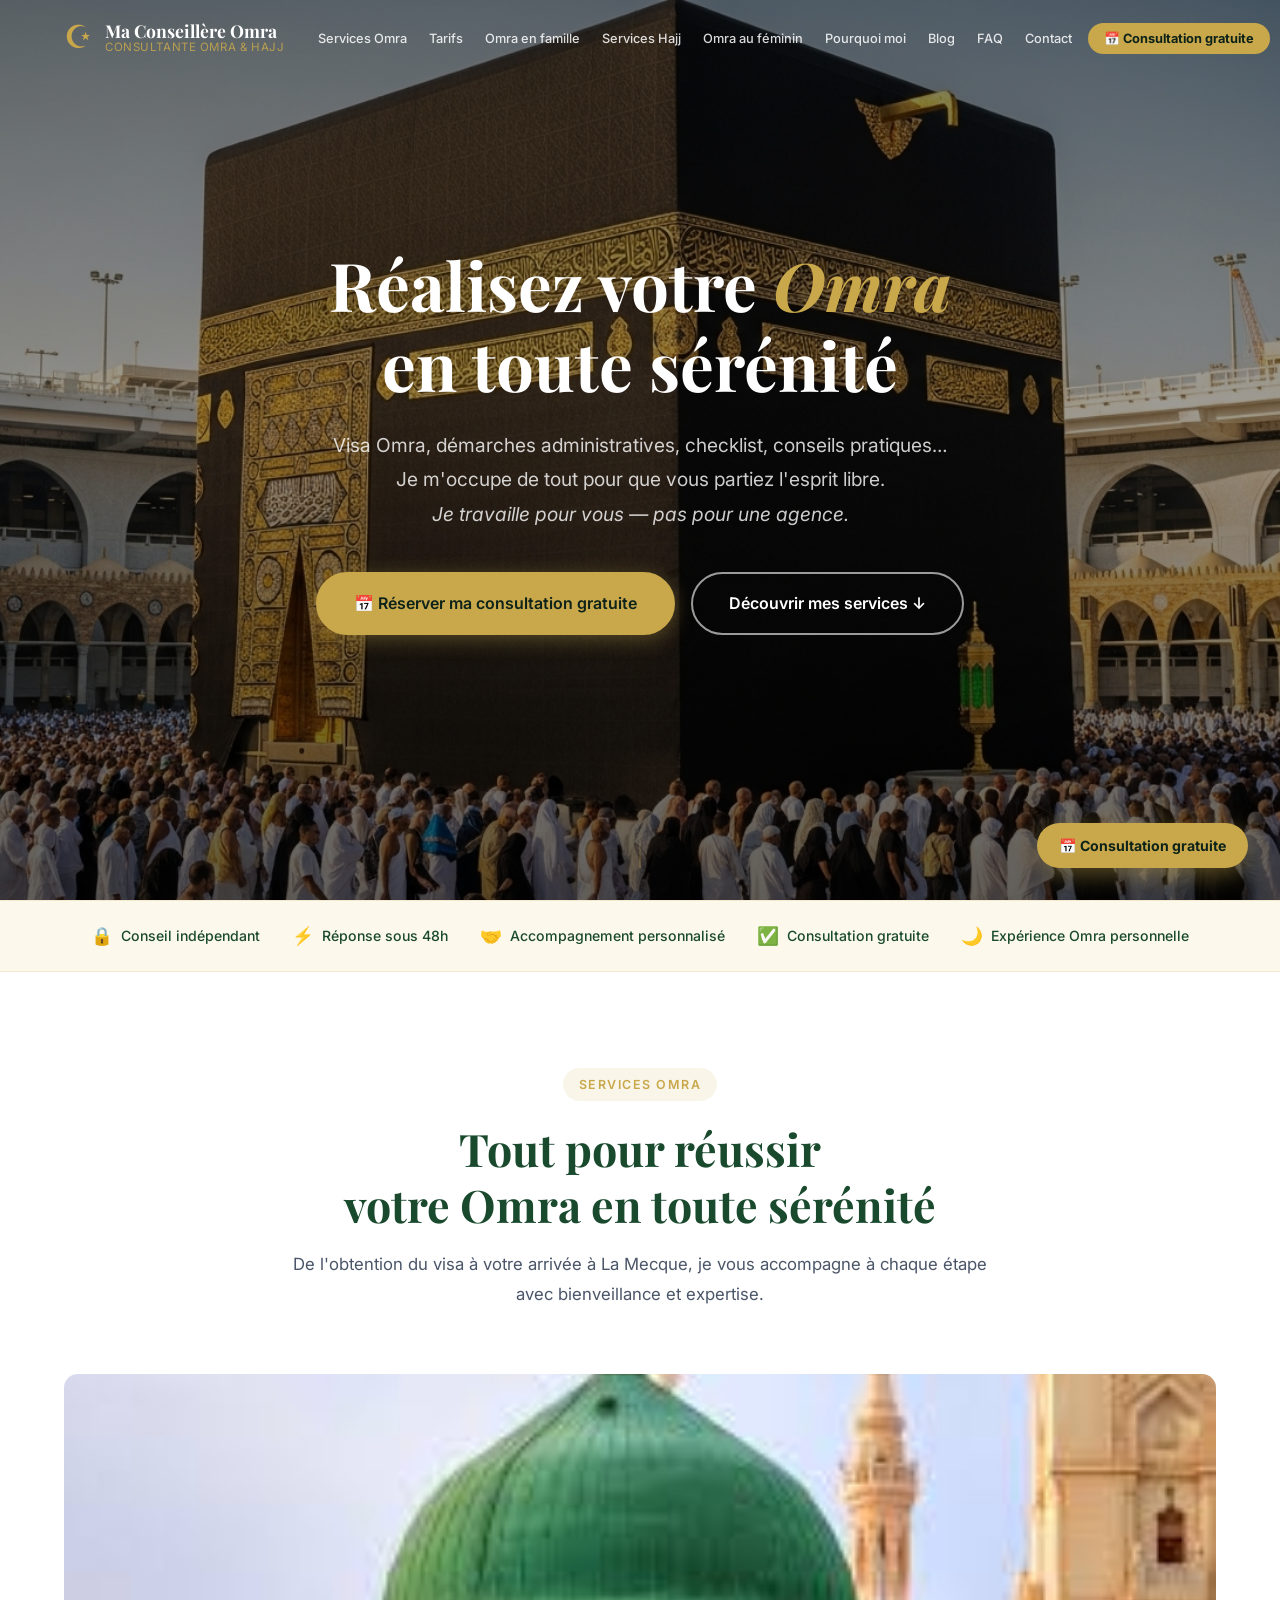
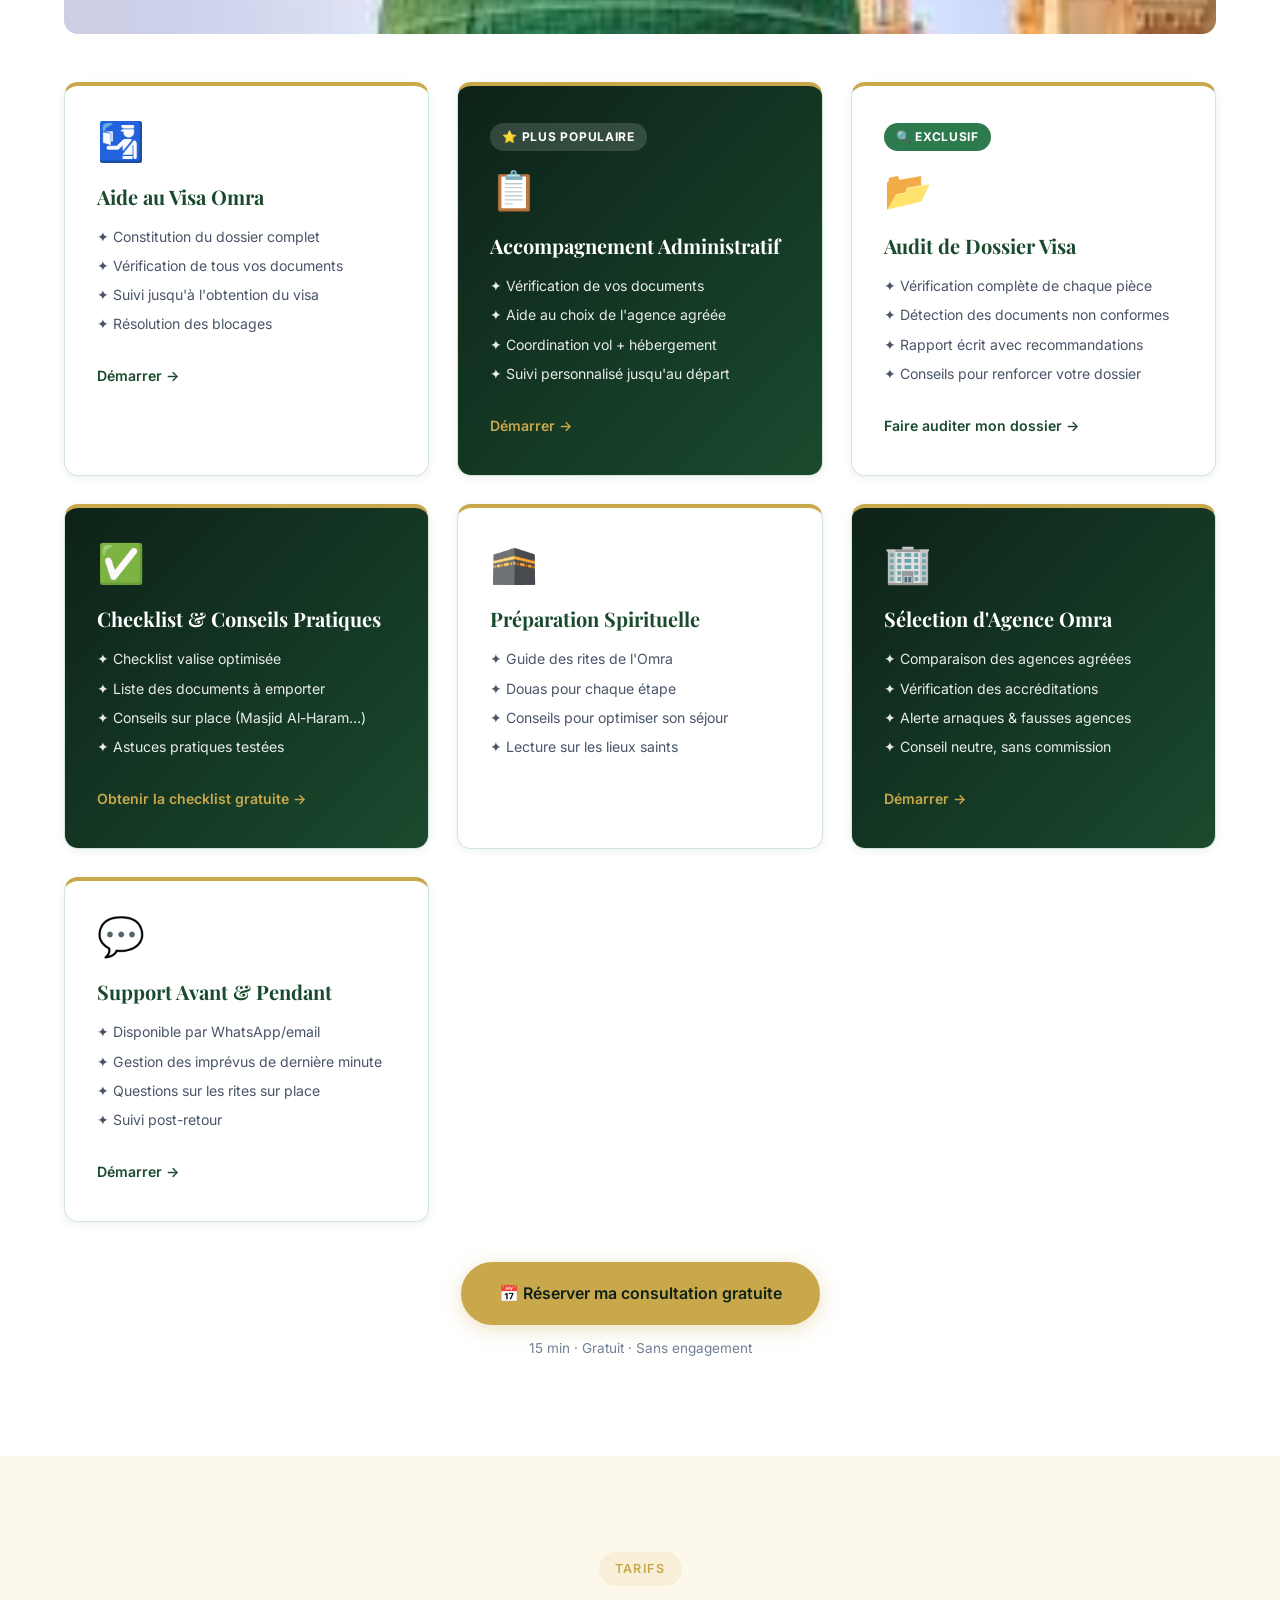
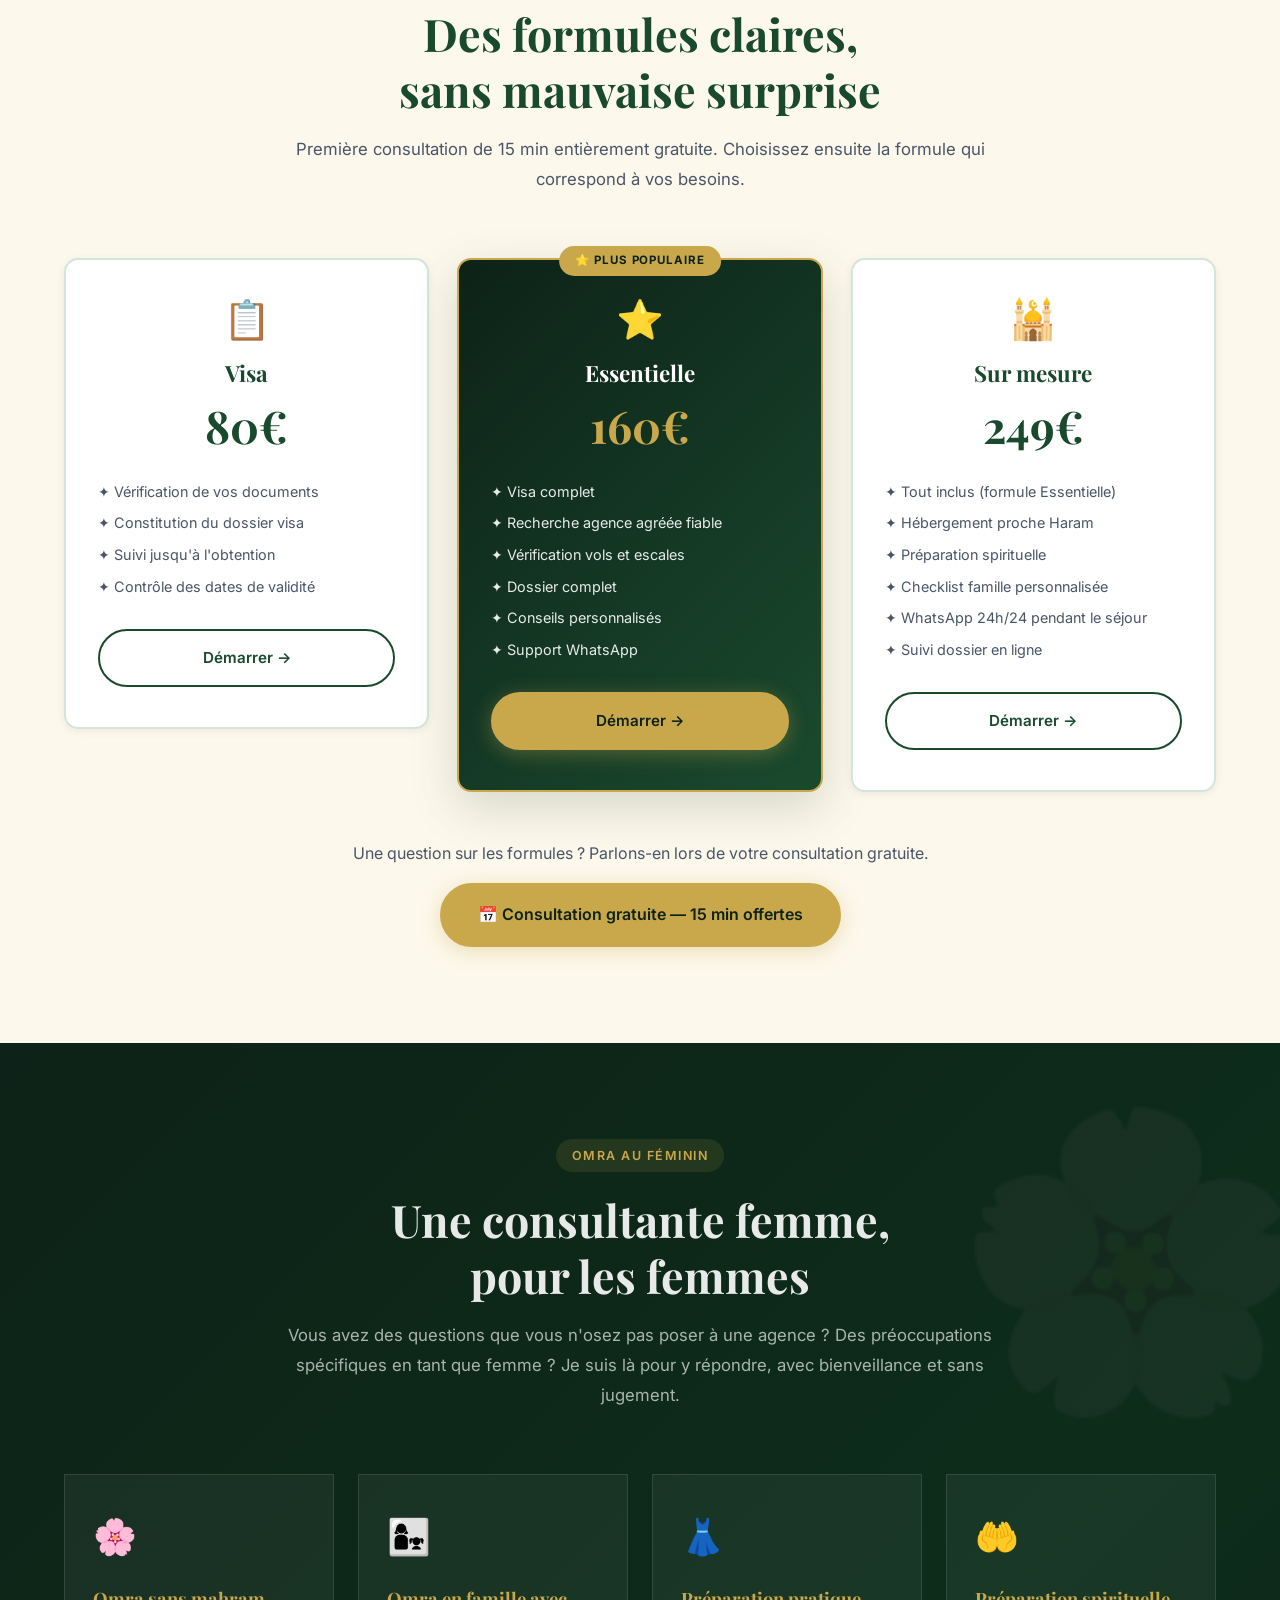
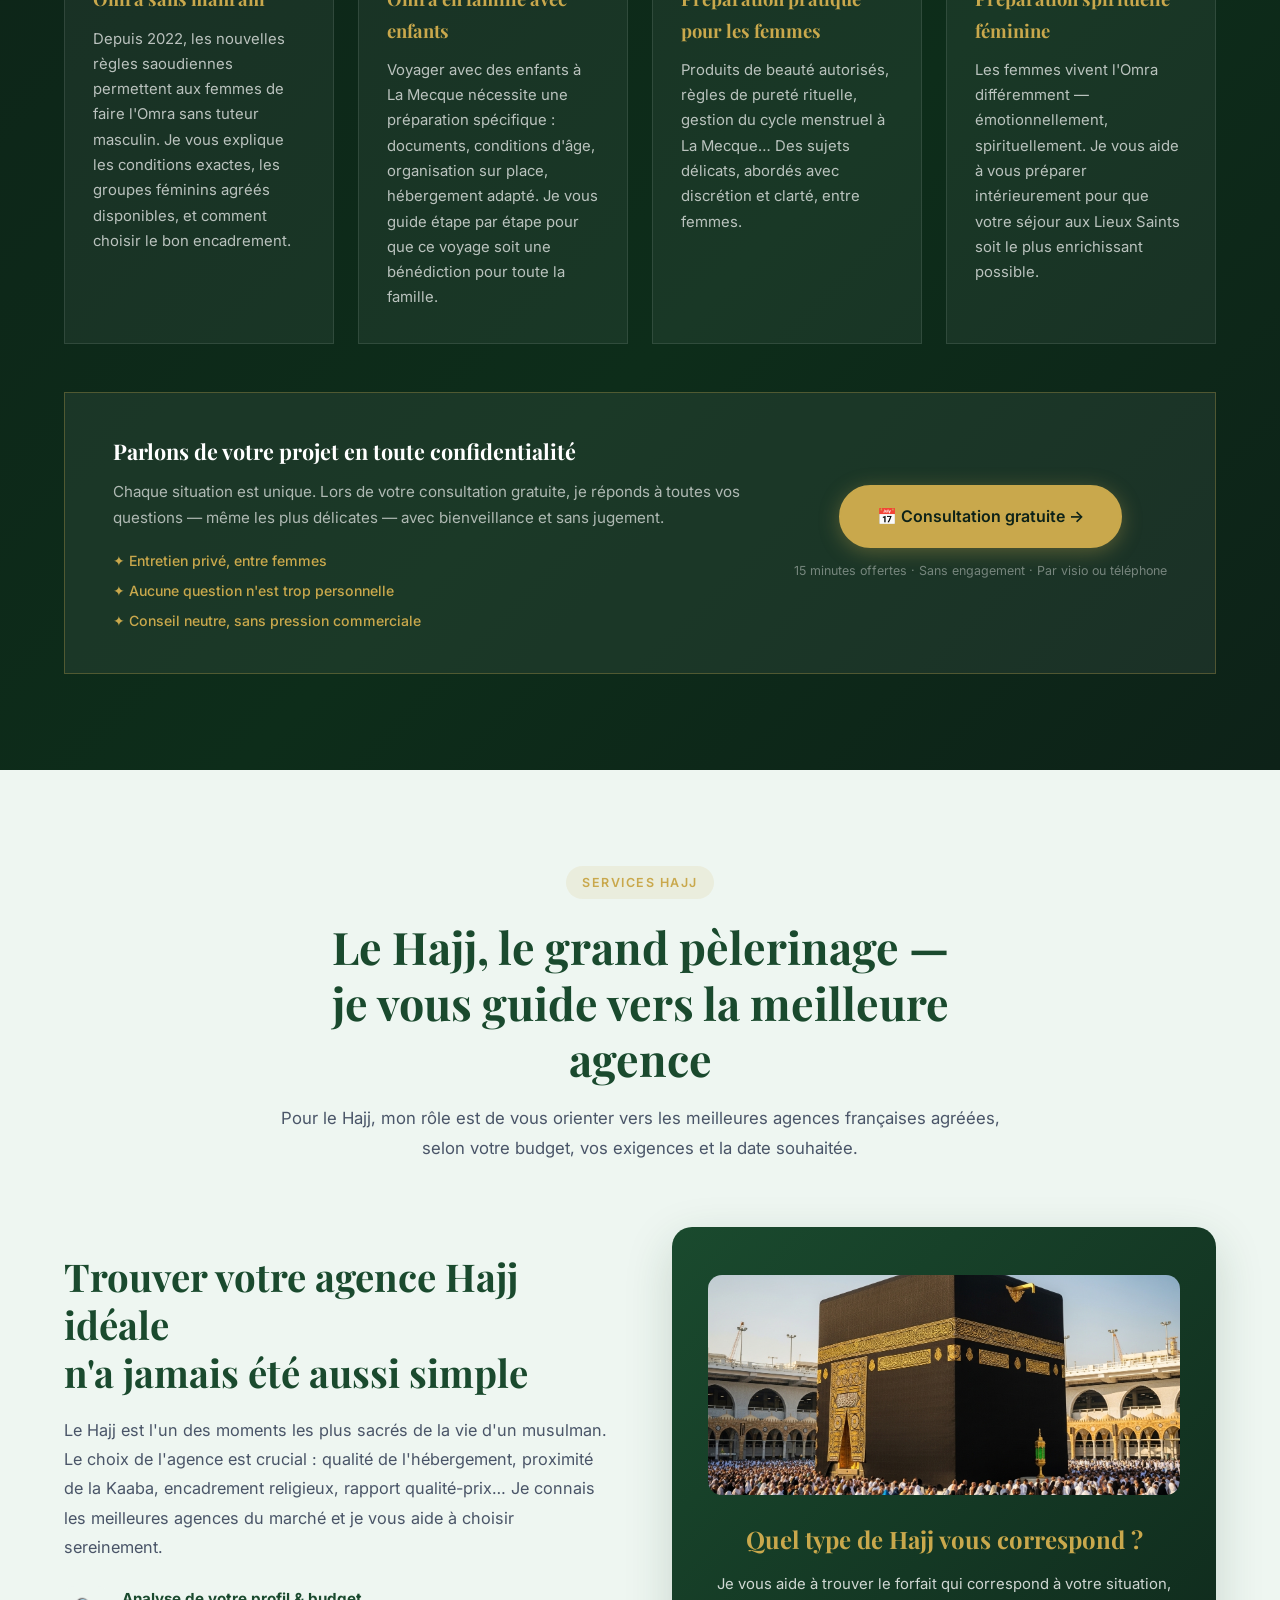
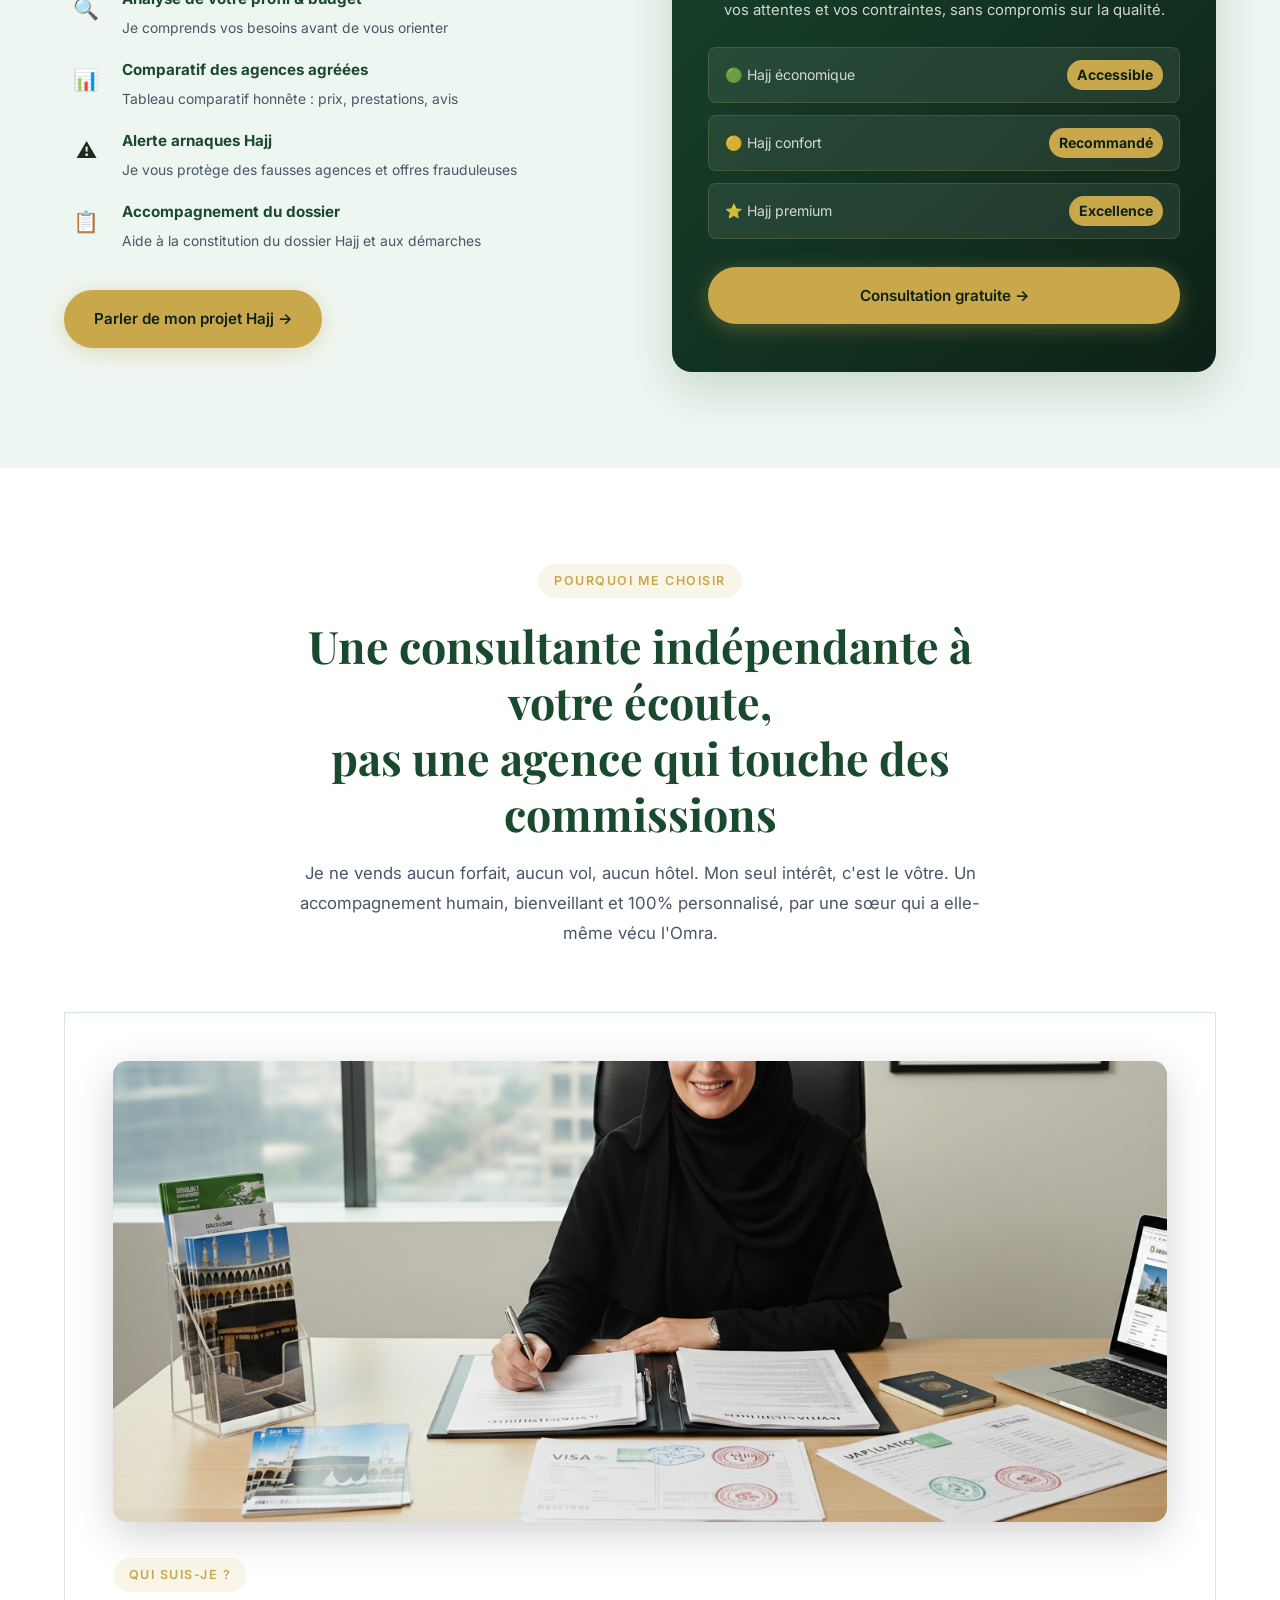
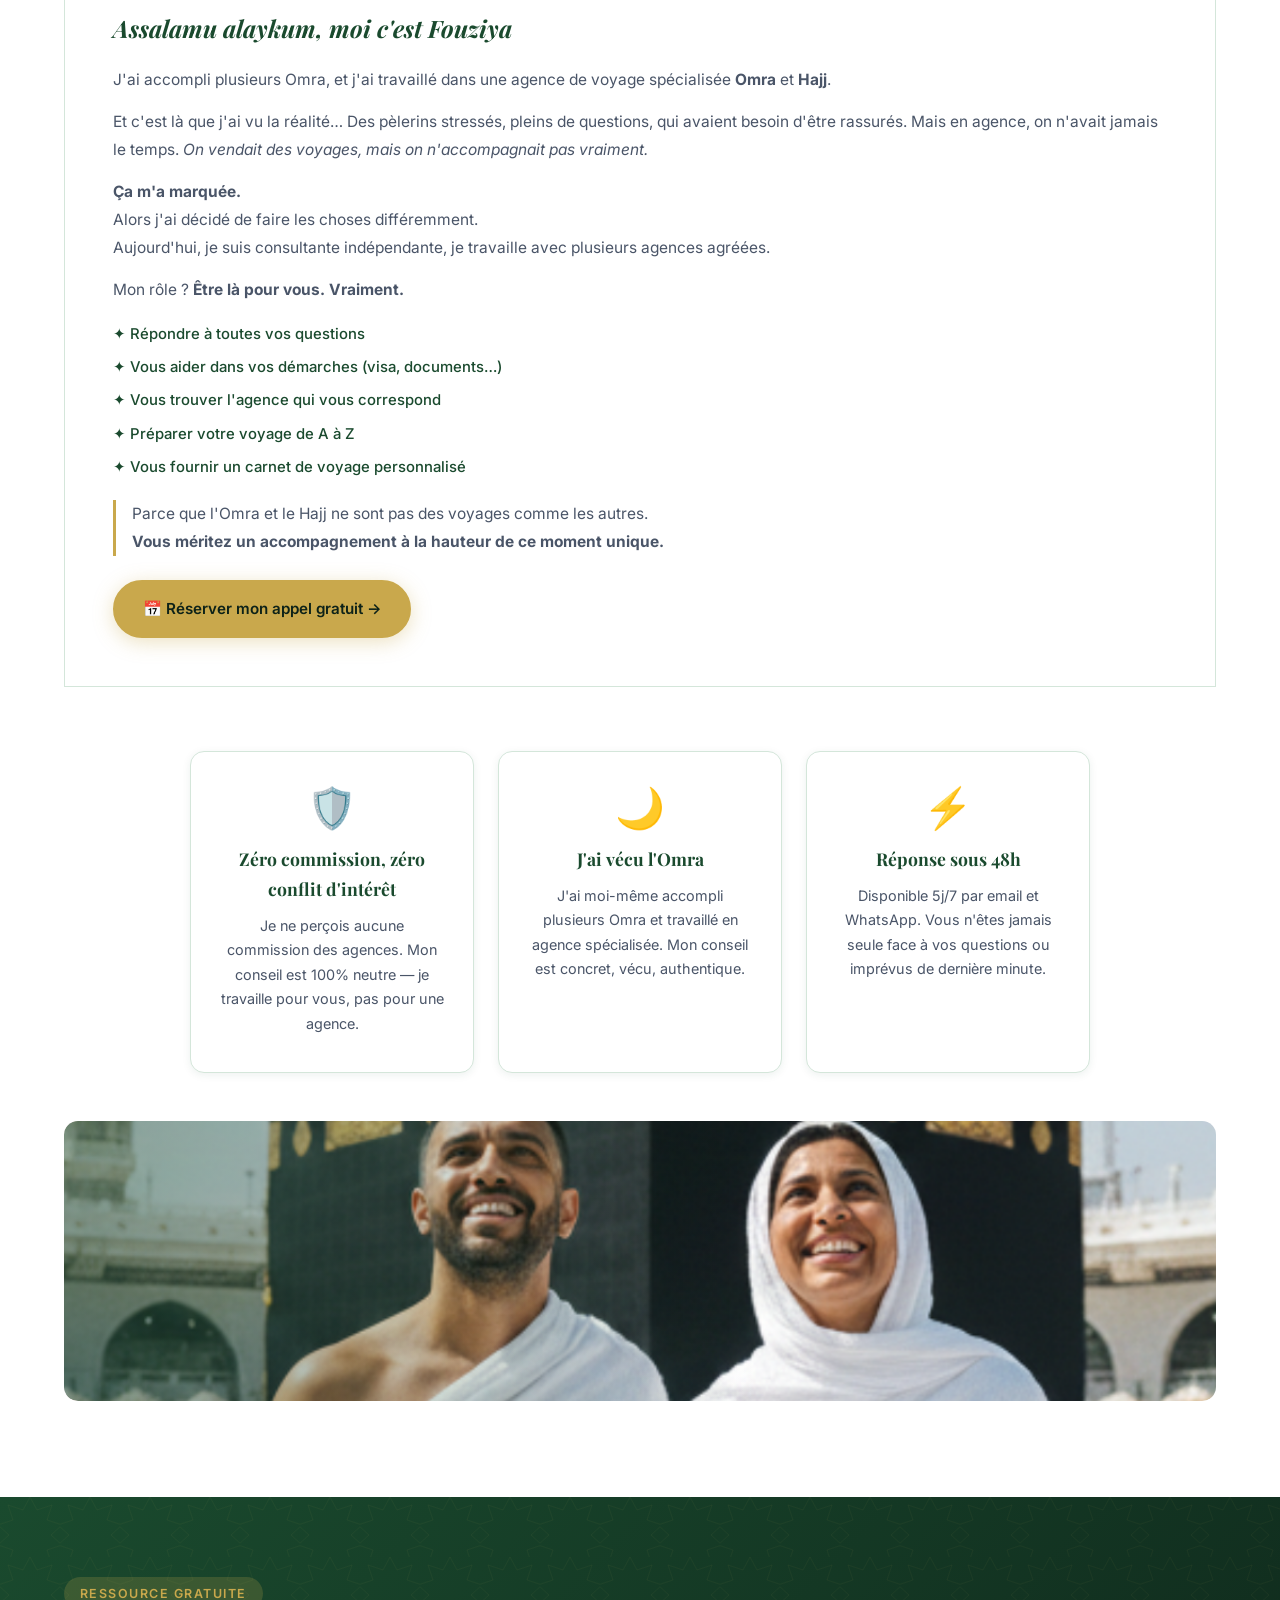
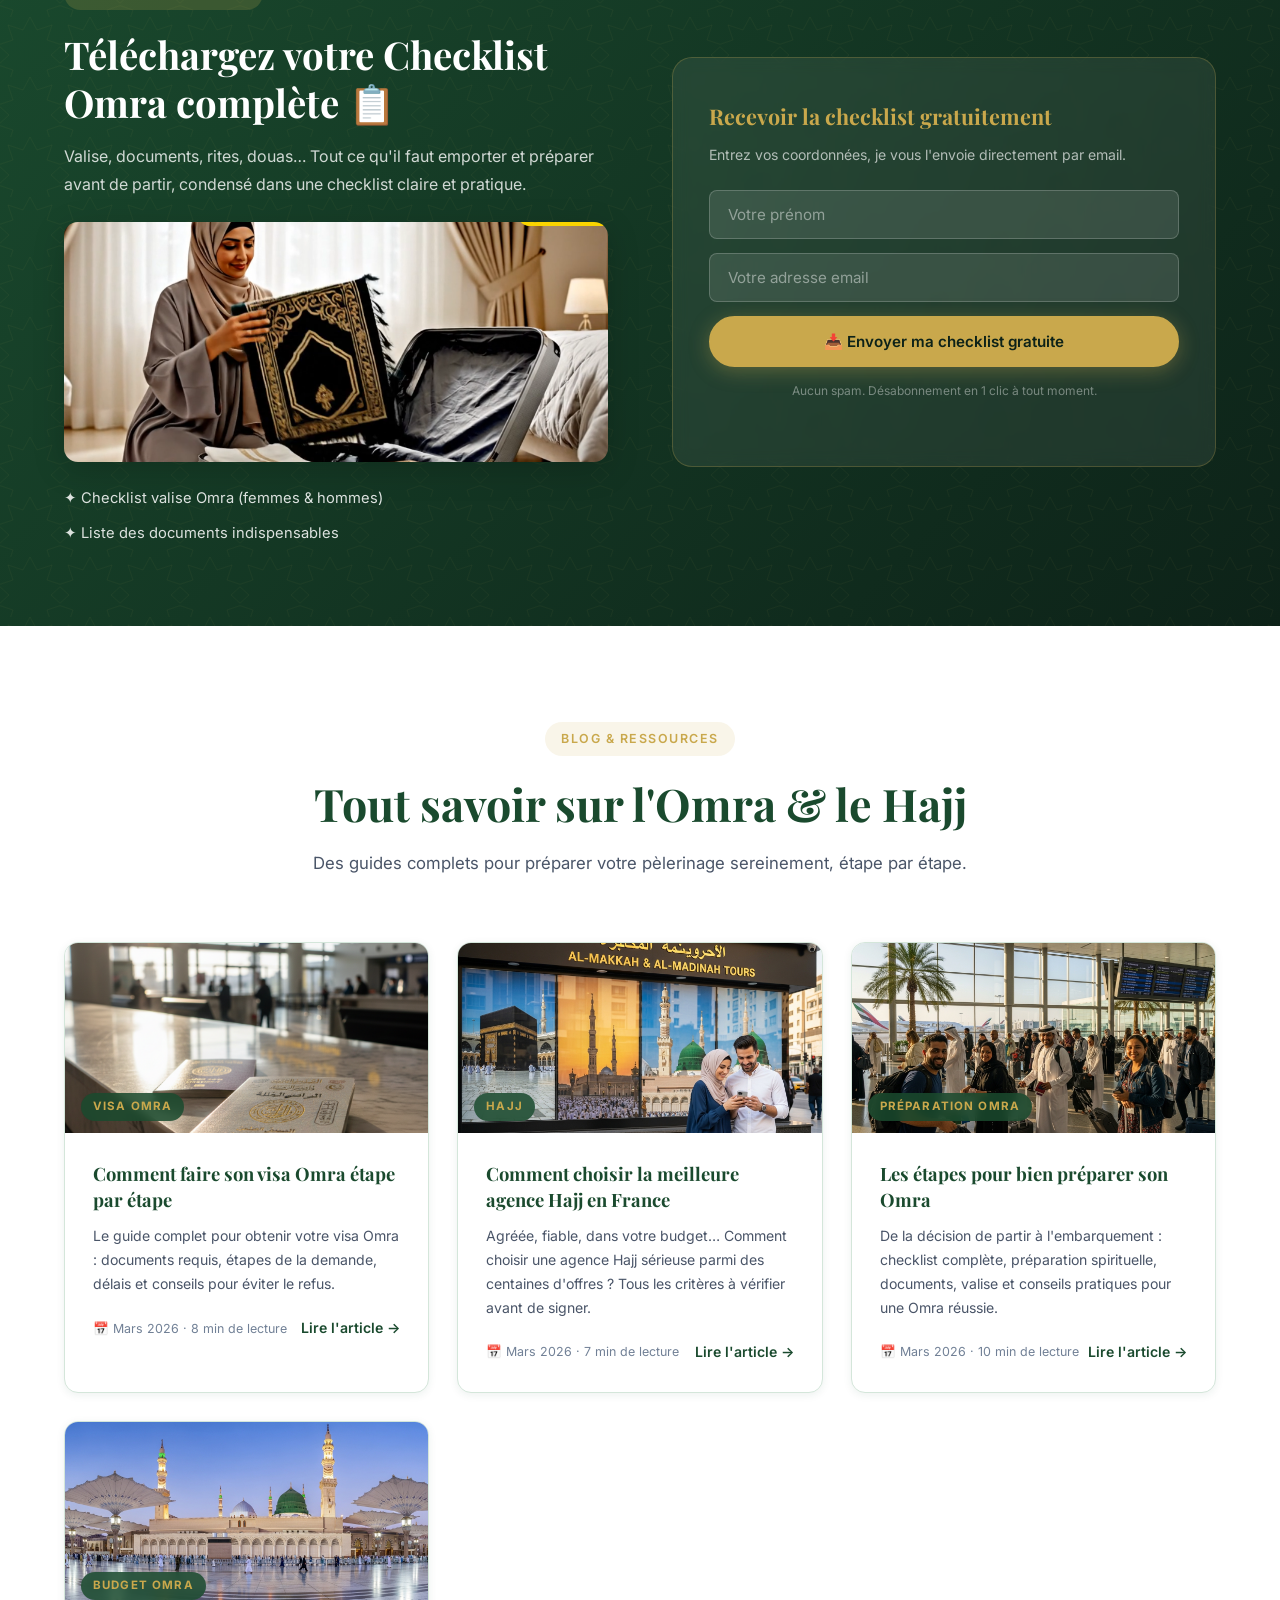
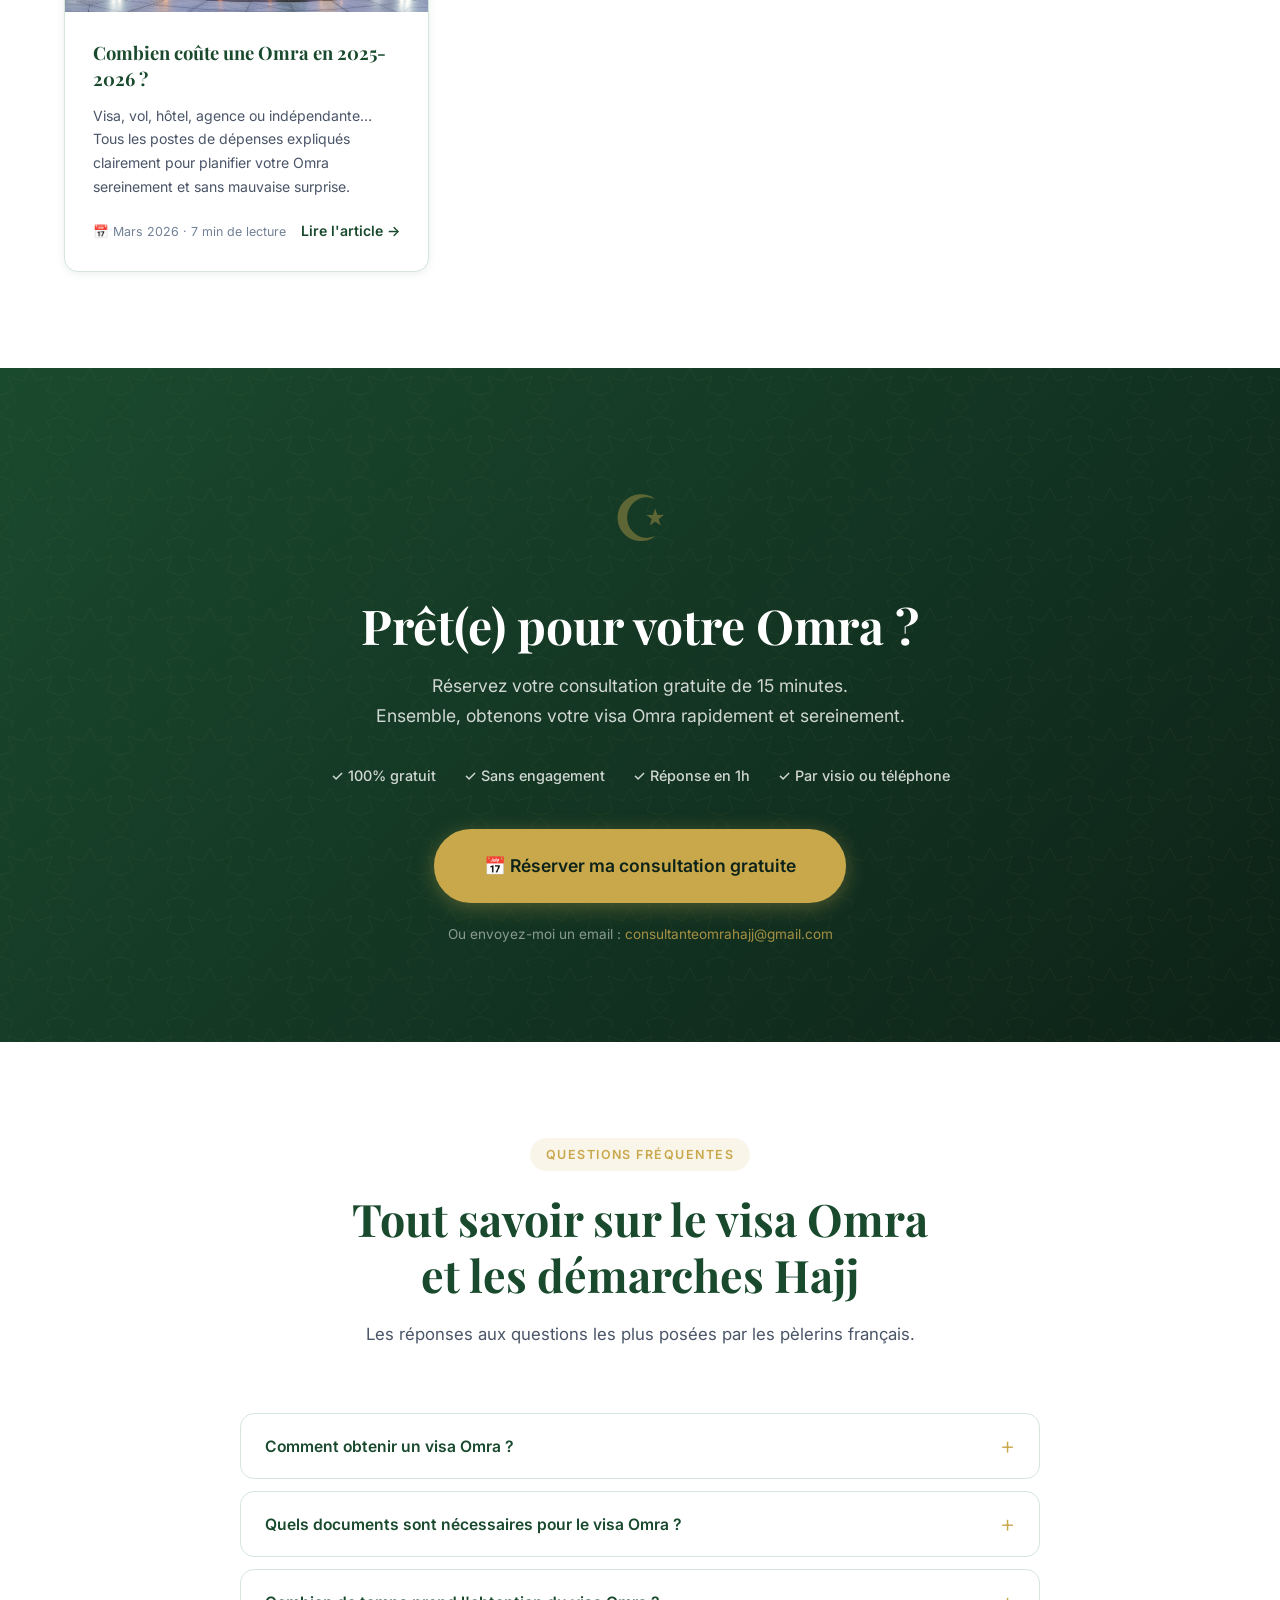
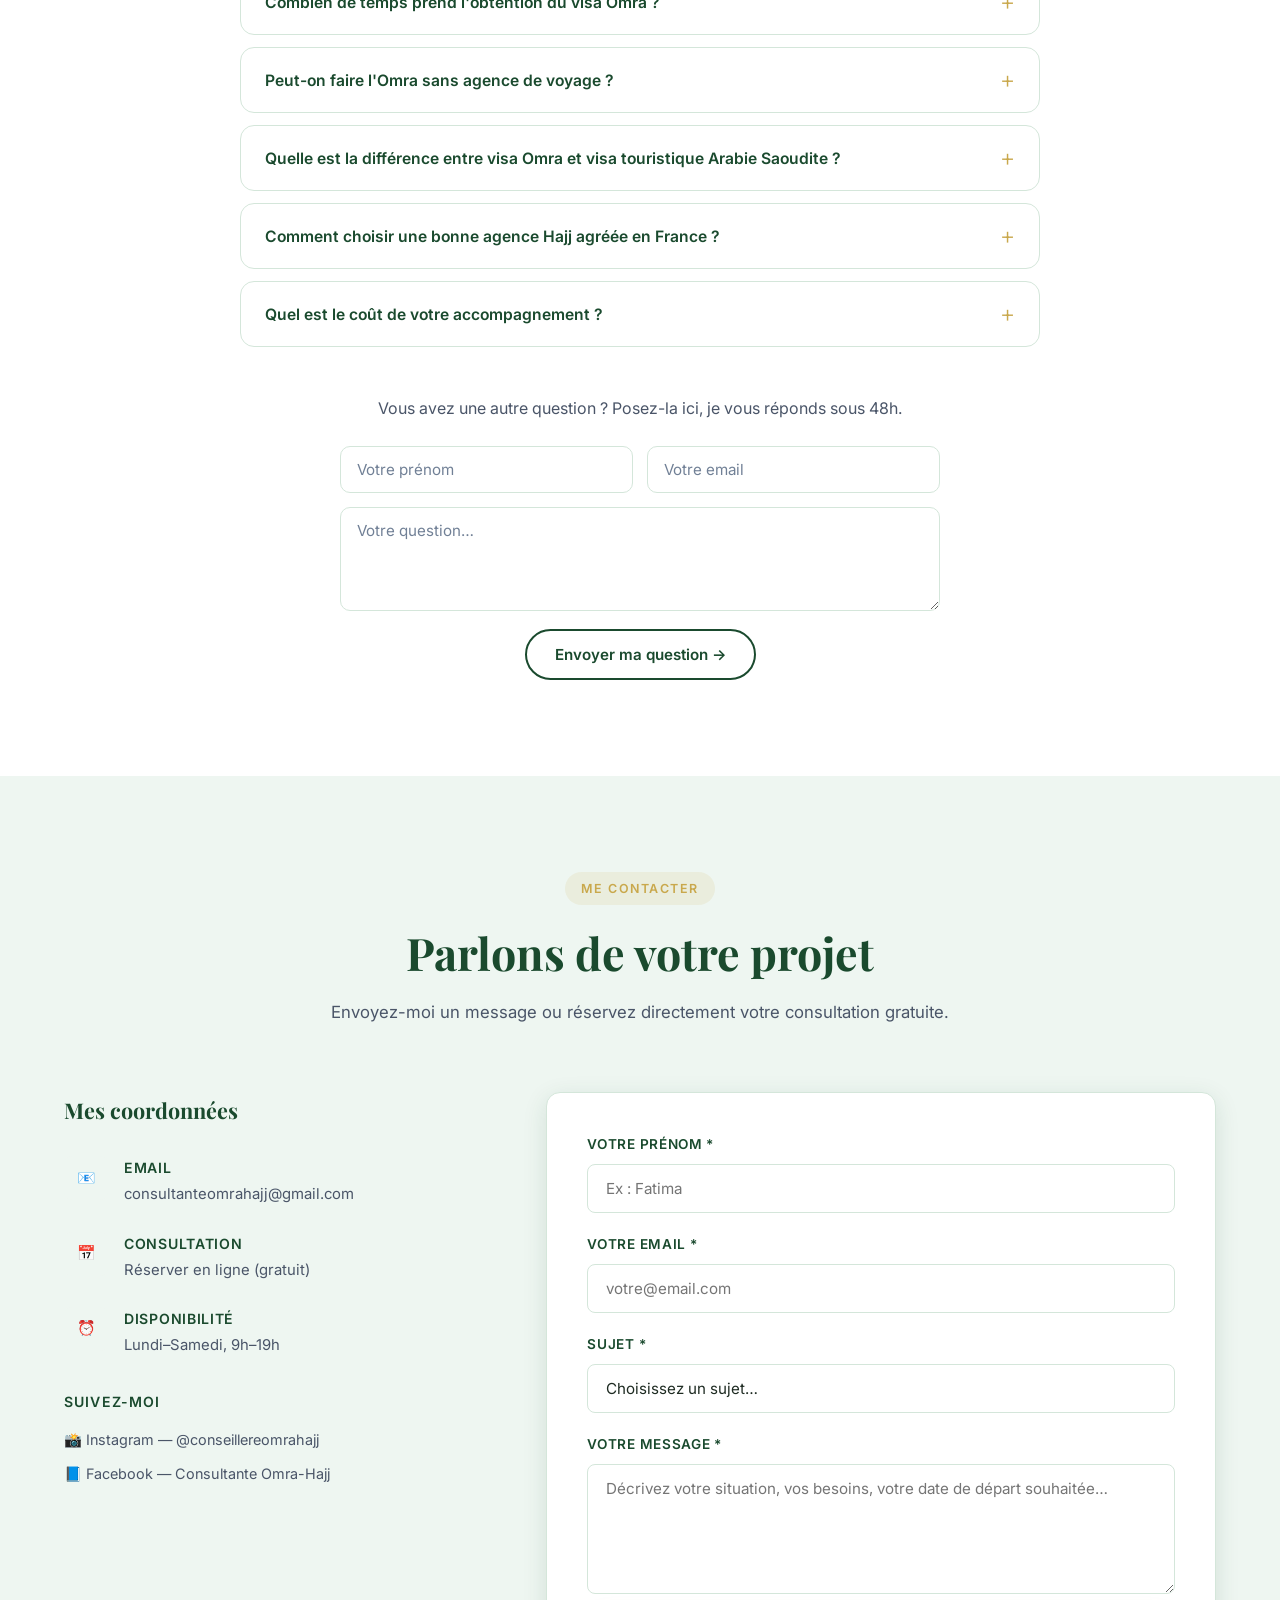
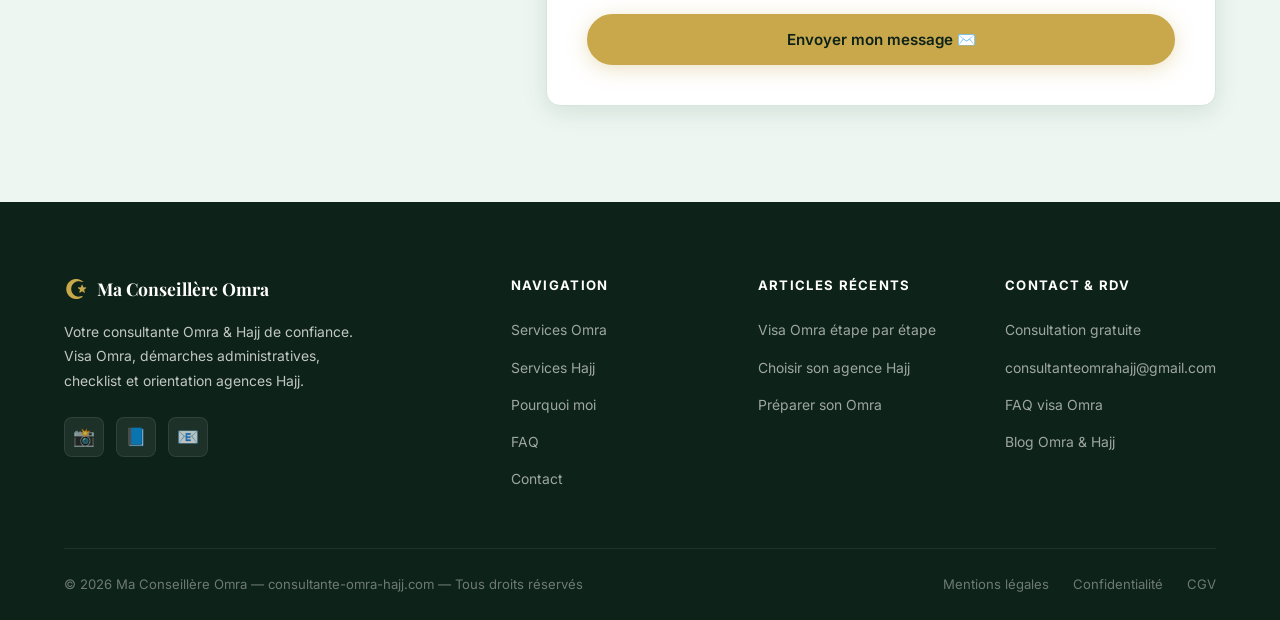
==== commit 698b3544: "Add files via upload" ====
--- a/Site omra/index.html
+++ b/Site omra/index.html
@@ -1,1001 +1,1108 @@
-<!DOCTYPE html>
-<html lang="fr">
-<head>
-  <meta charset="UTF-8">
-  <meta name="viewport" content="width=device-width, initial-scale=1.0">
-
-  <!-- ── SEO Primary ── -->
-  <title>Consultante Omra Hajj Indépendante | Visa Omra Sans Commission | Ma Conseillère Omra</title>
-  <meta name="description" content="Consultante Omra & Hajj indépendante — aucune commission, conseil 100% neutre. Visa Omra, démarches administratives, Omra au féminin, orientation agences Hajj. Consultation gratuite !">
-  <meta name="keywords" content="omra, visa omra, consultante omra, comment faire un visa omra, démarches omra, préparer son omra, meilleure agence hajj, choisir agence hajj, accompagnement omra, checklist omra, visa arabie saoudite, visa touristique arabie saoudite">
-  <meta name="author" content="Ma Conseillère Omra">
-  <meta name="robots" content="index, follow">
-  <link rel="canonical" href="https://consultante-omra-hajj.com/">
-
-  <!-- ── Open Graph ── -->
-  <meta property="og:type"        content="website">
-  <meta property="og:url"         content="https://consultante-omra-hajj.com/">
-  <meta property="og:title"       content="Consultante Omra Hajj | Visa Omra France | Ma Conseillère Omra">
-  <meta property="og:description" content="Accompagnement visa Omra, démarches administratives, checklist et conseils pratiques. Orientation vers les meilleures agences Hajj selon votre budget. Consultation gratuite !">
-  <meta property="og:image"       content="https://consultante-omra-hajj.com/og-image.jpg">
-  <meta property="og:locale"      content="fr_FR">
-
-  <!-- ── Twitter Card ── -->
-  <meta name="twitter:card"        content="summary_large_image">
-  <meta name="twitter:title"       content="Consultante Omra Hajj | Ma Conseillère Omra">
-  <meta name="twitter:description" content="Visa Omra, démarches, checklist et orientation agences Hajj. Consultation gratuite !">
-
-  <!-- ── Schema.org ── -->
-  <script type="application/ld+json">
-  {
-    "@context": "https://schema.org",
-    "@type": "ProfessionalService",
-    "name": "Ma Conseillère Omra - Consultante Omra Hajj",
-    "description": "Accompagnement personnalisé pour votre Omra & Hajj : visa, démarches administratives, checklist, conseils pratiques et orientation agences.",
-    "url": "https://consultante-omra-hajj.com",
-    "email": "consultanteomrahajj@gmail.com",
-    "priceRange": "€",
-    "serviceType": ["Conseil Omra", "Aide Visa Omra", "Accompagnement Hajj"],
-    "availableLanguage": "fr",
-    "hasOfferCatalog": {
-      "@type": "OfferCatalog",
-      "name": "Services Omra & Hajj",
-      "itemListElement": [
-        { "@type": "Offer", "name": "Aide au Visa Omra", "description": "Accompagnement complet pour l'obtention du visa touristique Arabie Saoudite" },
-        { "@type": "Offer", "name": "Accompagnement Administratif Omra", "description": "Prise en charge de toutes les démarches administratives pour l'Omra" },
-        { "@type": "Offer", "name": "Orientation Agences Hajj", "description": "Comparaison et sélection des meilleures agences Hajj agréées" }
-      ]
-    }
-  }
-  </script>
-
-  <!-- ── FAQPage Schema (rich snippets Google) ── -->
-  <script type="application/ld+json">
-  {
-    "@context": "https://schema.org",
-    "@type": "FAQPage",
-    "mainEntity": [
-      {
-        "@type": "Question",
-        "name": "Comment obtenir un visa Omra ?",
-        "acceptedAnswer": {
-          "@type": "Answer",
-          "text": "La solution la plus simple est le visa touristique e-Visa pour l'Arabie Saoudite, qui autorise également la pratique de l'Omra. Il s'obtient en ligne, rapidement, avec un dossier bien constitué."
-        }
-      },
-      {
-        "@type": "Question",
-        "name": "Quels documents sont nécessaires pour le visa Omra ?",
-        "acceptedAnswer": {
-          "@type": "Answer",
-          "text": "Les documents généralement requis sont : un passeport valide 6 mois après la date de retour, des photos d'identité récentes fond blanc, et une réservation vol + hôtel confirmée."
-        }
-      },
-      {
-        "@type": "Question",
-        "name": "Combien de temps prend l'obtention du visa Omra ?",
-        "acceptedAnswer": {
-          "@type": "Answer",
-          "text": "Avec un dossier bien constitué, le visa Omra est généralement obtenu en 3 à 7 jours ouvrés. Durant les périodes de forte demande (Ramadan, saison Hajj), ce délai peut s'allonger à 2-3 semaines. Il est recommandé d'anticiper ses démarches au minimum 6 semaines avant le départ souhaité."
-        }
-      },
-      {
-        "@type": "Question",
-        "name": "Peut-on faire l'Omra sans agence de voyage ?",
-        "acceptedAnswer": {
-          "@type": "Answer",
-          "text": "Oui, vous pouvez faire votre Omra de manière indépendante sans passer par une agence de voyage : obtention du visa, réservation de l'hôtel à La Mecque et Médine, recherche des vols, organisation des transferts sur place."
-        }
-      },
-      {
-        "@type": "Question",
-        "name": "Quelle est la différence entre visa Omra et visa touristique Arabie Saoudite ?",
-        "acceptedAnswer": {
-          "@type": "Answer",
-          "text": "Le visa Omra est spécifiquement dédié au pèlerinage, lié à une agence agréée. Le visa touristique (e-Visa) permet également de faire l'Omra tout en visitant d'autres régions d'Arabie Saoudite, avec plus de flexibilité."
-        }
-      },
-      {
-        "@type": "Question",
-        "name": "Comment choisir une bonne agence Hajj agréée en France ?",
-        "acceptedAnswer": {
-          "@type": "Answer",
-          "text": "Pour choisir une agence Hajj fiable : vérifiez qu'elle est sur la liste officielle des agences agréées par le Consulat d'Arabie Saoudite en France, consultez les avis clients vérifiés, comparez les prestations incluses (hébergement, transport, encadrement religieux), et méfiez-vous des prix anormalement bas."
-        }
-      },
-      {
-        "@type": "Question",
-        "name": "Quel est le coût de l'accompagnement de la consultante Omra ?",
-        "acceptedAnswer": {
-          "@type": "Answer",
-          "text": "La première consultation de 15 minutes est entièrement gratuite et sans engagement. Les tarifs pour l'accompagnement complet varient selon la formule choisie et sont communiqués de façon transparente lors de la consultation."
-        }
-      }
-    ]
-  }
-  </script>
-
-  <!-- ── Fonts ── -->
-  <link rel="preconnect" href="https://fonts.googleapis.com">
-  <link rel="preconnect" href="https://fonts.gstatic.com" crossorigin>
-  <link href="https://fonts.googleapis.com/css2?family=Playfair+Display:ital,wght@0,400;0,600;0,700;1,400&family=Inter:wght@300;400;500;600;700&display=swap" rel="stylesheet">
-
-  <!-- ── Calendly CSS ── -->
-  <link href="https://assets.calendly.com/assets/external/widget.css" rel="stylesheet">
-
-  <!-- ── Styles ── -->
-  <link rel="stylesheet" href="style.css">
-
-  <!-- ── Favicon ── -->
-  <link rel="icon" type="image/svg+xml" href="data:image/svg+xml,<svg xmlns='http://www.w3.org/2000/svg' viewBox='0 0 100 100'><text y='.9em' font-size='90'>🕌</text></svg>">
-</head>
-
-<body>
-
-<!-- ════════════════════════════════════════════════════════════════════════════
-     NAVIGATION
-════════════════════════════════════════════════════════════════════════════ -->
-<nav class="navbar" id="navbar" role="navigation" aria-label="Navigation principale">
-  <div class="nav-container">
-    <a href="#accueil" class="nav-logo" aria-label="Ma Conseillère Omra — Accueil">
-      <span class="logo-icon" aria-hidden="true">☪</span>
-      <div class="logo-text">
-        <span class="logo-main">Ma Conseillère Omra</span>
-        <span class="logo-sub">Consultante Omra &amp; Hajj</span>
-      </div>
-    </a>
-
-    <ul class="nav-menu" id="nav-menu" role="menubar">
-      <li role="none"><a href="#services-omra" class="nav-link" role="menuitem">Services Omra</a></li>
-      <li role="none"><a href="#services-hajj" class="nav-link" role="menuitem">Services Hajj</a></li>
-      <li role="none"><a href="#omra-femmes" class="nav-link" role="menuitem">Omra au féminin</a></li>
-      <li role="none"><a href="#pourquoi" class="nav-link" role="menuitem">Pourquoi moi</a></li>
-      <li role="none"><a href="#blog" class="nav-link" role="menuitem">Blog</a></li>
-      <li role="none"><a href="#faq" class="nav-link" role="menuitem">FAQ</a></li>
-      <li role="none"><a href="#contact" class="nav-link" role="menuitem">Contact</a></li>
-      <li role="none">
-        <a href="#" class="nav-cta" onclick="openCalendly(); return false;" role="menuitem">
-          📅 Consultation gratuite
-        </a>
-      </li>
-    </ul>
-
-    <button class="nav-toggle" id="nav-toggle" aria-label="Ouvrir le menu" aria-expanded="false">
-      <span></span><span></span><span></span>
-    </button>
-  </div>
-</nav>
-
-
-<!-- ════════════════════════════════════════════════════════════════════════════
-     HERO
-════════════════════════════════════════════════════════════════════════════ -->
-<section class="hero" id="accueil" aria-label="Page d'accueil">
-  <div class="hero-bg" aria-hidden="true"></div>
-
-  <div class="hero-content">
-    <h1 class="hero-title">
-      Réalisez votre <span class="highlight">Omra</span><br>
-      en toute sérénité
-    </h1>
-
-    <p class="hero-subtitle">
-      Visa Omra, démarches administratives, checklist, conseils pratiques…<br>
-      Je m'occupe de tout pour que vous partiez l'esprit libre.<br>
-      <em>Je travaille pour vous — pas pour une agence.</em>
-    </p>
-
-    <div class="hero-cta-group">
-      <a href="#" class="btn btn-primary btn-lg" onclick="openCalendly(); return false;">
-        📅 Réserver ma consultation gratuite
-      </a>
-      <a href="#services-omra" class="btn btn-outline btn-lg">
-        Découvrir mes services ↓
-      </a>
-    </div>
-
-  </div>
-
-  <div class="hero-scroll" aria-hidden="true">
-    <a href="#services-omra"><span class="scroll-line"></span></a>
-  </div>
-</section>
-
-
-<!-- ── Trust Bar ── -->
-<div class="trust-bar" aria-label="Garanties">
-  <div class="container">
-    <div class="trust-items">
-      <div class="trust-item"><span class="trust-icon">🔒</span> <span>Conseil indépendant</span></div>
-      <div class="trust-item"><span class="trust-icon">⚡</span> <span>Réponse sous 48h</span></div>
-      <div class="trust-item"><span class="trust-icon">🤝</span> <span>Accompagnement personnalisé</span></div>
-      <div class="trust-item"><span class="trust-icon">✅</span> <span>Consultation gratuite</span></div>
-      <div class="trust-item"><span class="trust-icon">🌙</span> <span>Expérience Omra personnelle</span></div>
-    </div>
-  </div>
-</div>
-
-
-<!-- ════════════════════════════════════════════════════════════════════════════
-     SERVICES OMRA
-════════════════════════════════════════════════════════════════════════════ -->
-<section class="section" id="services-omra" aria-labelledby="omra-title">
-  <div class="container">
-    <div class="section-header">
-      <span class="section-tag">Services Omra</span>
-      <h2 class="section-title" id="omra-title">
-        Tout pour réussir<br>votre Omra en toute sérénité
-      </h2>
-      <p class="section-subtitle">
-        De l'obtention du visa à votre arrivée à La Mecque, je vous accompagne à chaque étape avec bienveillance et expertise.
-      </p>
-    </div>
-
-    <div class="section-photo-banner reveal">
-      <img src="images/dome-prophete.jpg" alt="Dôme vert de la Mosquée du Prophète, Médine" loading="lazy">
-    </div>
-
-    <div class="services-grid">
-
-      <!-- Visa Omra — BLANC -->
-      <div class="service-card reveal">
-        <div class="service-icon">🛂</div>
-        <h3 class="service-title">Aide au Visa Omra</h3>
-        <ul class="service-list">
-          <li>✦ Constitution du dossier complet</li>
-          <li>✦ Vérification de tous vos documents</li>
-          <li>✦ Suivi jusqu'à l'obtention du visa</li>
-          <li>✦ Résolution des blocages</li>
-        </ul>
-        <a href="#" class="service-link" onclick="openCalendly(); return false;">Démarrer →</a>
-      </div>
-
-      <!-- Accompagnement Administratif — VERT -->
-      <div class="service-card service-card--green reveal reveal-delay-1">
-        <div class="service-badge">⭐ Plus populaire</div>
-        <div class="service-icon">📋</div>
-        <h3 class="service-title">Accompagnement Administratif</h3>
-        <ul class="service-list">
-          <li>✦ Vérification de vos documents</li>
-          <li>✦ Aide au choix de l'agence agréée</li>
-          <li>✦ Coordination vol + hébergement</li>
-          <li>✦ Suivi personnalisé jusqu'au départ</li>
-        </ul>
-        <a href="#" class="service-link" onclick="openCalendly(); return false;">Démarrer →</a>
-      </div>
-
-      <!-- Audit dossier visa — BLANC -->
-      <div class="service-card reveal reveal-delay-2">
-        <div class="service-badge service-badge--new">🔍 Exclusif</div>
-        <div class="service-icon">📂</div>
-        <h3 class="service-title">Audit de Dossier Visa</h3>
-        <ul class="service-list">
-          <li>✦ Vérification complète de chaque pièce</li>
-          <li>✦ Détection des documents non conformes</li>
-          <li>✦ Rapport écrit avec recommandations</li>
-          <li>✦ Conseils pour renforcer votre dossier</li>
-        </ul>
-        <a href="#" class="service-link" onclick="openCalendly(); return false;">Faire auditer mon dossier →</a>
-      </div>
-
-      <!-- Checklist & conseils — VERT -->
-      <div class="service-card service-card--green reveal reveal-delay-3">
-        <div class="service-icon">✅</div>
-        <h3 class="service-title">Checklist &amp; Conseils Pratiques</h3>
-        <ul class="service-list">
-          <li>✦ Checklist valise optimisée</li>
-          <li>✦ Liste des documents à emporter</li>
-          <li>✦ Conseils sur place (Masjid Al-Haram…)</li>
-          <li>✦ Astuces pratiques testées</li>
-        </ul>
-        <a href="#checklist" class="service-link">Obtenir la checklist gratuite →</a>
-      </div>
-
-      <!-- Préparation spirituelle — BLANC -->
-      <div class="service-card reveal reveal-delay-4">
-        <div class="service-icon">🕋</div>
-        <h3 class="service-title">Préparation Spirituelle</h3>
-        <ul class="service-list">
-          <li>✦ Guide des rites de l'Omra</li>
-          <li>✦ Douas pour chaque étape</li>
-          <li>✦ Conseils pour optimiser son séjour</li>
-          <li>✦ Lecture sur les lieux saints</li>
-        </ul>
-      </div>
-
-      <!-- Sélection agence — VERT -->
-      <div class="service-card service-card--green reveal reveal-delay-5">
-        <div class="service-icon">🏢</div>
-        <h3 class="service-title">Sélection d'Agence Omra</h3>
-        <ul class="service-list">
-          <li>✦ Comparaison des agences agréées</li>
-          <li>✦ Vérification des accréditations</li>
-          <li>✦ Alerte arnaques &amp; fausses agences</li>
-          <li>✦ Conseil neutre, sans commission</li>
-        </ul>
-        <a href="#" class="service-link" onclick="openCalendly(); return false;">Démarrer →</a>
-      </div>
-
-      <!-- Support voyage — BLANC -->
-      <div class="service-card reveal reveal-delay-5">
-        <div class="service-icon">💬</div>
-        <h3 class="service-title">Support Avant &amp; Pendant</h3>
-        <ul class="service-list">
-          <li>✦ Disponible par WhatsApp/email</li>
-          <li>✦ Gestion des imprévus de dernière minute</li>
-          <li>✦ Questions sur les rites sur place</li>
-          <li>✦ Suivi post-retour</li>
-        </ul>
-        <a href="#" class="service-link" onclick="openCalendly(); return false;">Démarrer →</a>
-      </div>
-
-    </div>
-
-    <div style="text-align:center; margin-top:40px;">
-      <a href="#" class="btn btn-primary btn-lg" onclick="openCalendly(); return false;">📅 Réserver ma consultation gratuite</a>
-      <p style="margin-top:12px; font-size:.85rem; color:var(--text-light)">15 min · Gratuit · Sans engagement</p>
-    </div>
-
-  </div>
-</section>
-
-
-<!-- ════════════════════════════════════════════════════════════════════════════
-     OMRA AU FÉMININ
-════════════════════════════════════════════════════════════════════════════ -->
-<section class="section section--femmes" id="omra-femmes" aria-labelledby="femmes-title">
-  <div class="container">
-    <div class="section-header">
-      <span class="section-tag">Omra au féminin</span>
-      <h2 class="section-title" id="femmes-title">
-        Une consultante femme,<br>pour les femmes
-      </h2>
-      <p class="section-subtitle">
-        Vous avez des questions que vous n'osez pas poser à une agence ? Des préoccupations spécifiques en tant que femme ? Je suis là pour y répondre, avec bienveillance et sans jugement.
-      </p>
-    </div>
-
-    <div class="femmes-grid">
-
-      <div class="femme-card reveal">
-        <div class="femme-card-icon">🌸</div>
-        <h3>Omra sans mahram</h3>
-        <p>Depuis 2022, les nouvelles règles saoudiennes permettent aux femmes de faire l'Omra sans tuteur masculin. Je vous explique les conditions exactes, les groupes féminins agréés disponibles, et comment choisir le bon encadrement.</p>
-      </div>
-
-      <div class="femme-card reveal reveal-delay-1">
-        <div class="femme-card-icon">👩‍👧</div>
-        <h3>Omra en famille avec enfants</h3>
-        <p>Voyager avec des enfants à La Mecque nécessite une préparation spécifique : documents, conditions d'âge, organisation sur place, hébergement adapté. Je vous guide étape par étape pour que ce voyage soit une bénédiction pour toute la famille.</p>
-      </div>
-
-      <div class="femme-card reveal reveal-delay-2">
-        <div class="femme-card-icon">👗</div>
-        <h3>Préparation pratique pour les femmes</h3>
-        <p>Produits de beauté autorisés, règles de pureté rituelle, gestion du cycle menstruel à La Mecque… Des sujets délicats, abordés avec discrétion et clarté, entre femmes.</p>
-      </div>
-
-      <div class="femme-card reveal reveal-delay-3">
-        <div class="femme-card-icon">🤲</div>
-        <h3>Préparation spirituelle féminine</h3>
-        <p>Les femmes vivent l'Omra différemment — émotionnellement, spirituellement. Je vous aide à vous préparer intérieurement pour que votre séjour aux Lieux Saints soit le plus enrichissant possible.</p>
-      </div>
-
-    </div>
-
-    <div class="femmes-cta reveal">
-      <div class="femmes-cta-inner">
-        <div class="femmes-cta-text">
-          <h3>Parlons de votre projet en toute confidentialité</h3>
-          <p>Chaque situation est unique. Lors de votre consultation gratuite, je réponds à toutes vos questions — même les plus délicates — avec bienveillance et sans jugement.</p>
-          <ul class="femmes-reassurance">
-            <li>✦ Entretien privé, entre femmes</li>
-            <li>✦ Aucune question n'est trop personnelle</li>
-            <li>✦ Conseil neutre, sans pression commerciale</li>
-          </ul>
-        </div>
-        <div class="femmes-cta-action">
-          <a href="#" class="btn btn-primary btn-lg" onclick="openCalendly(); return false;">📅 Consultation gratuite →</a>
-          <p class="femmes-note">15 minutes offertes · Sans engagement · Par visio ou téléphone</p>
-        </div>
-      </div>
-    </div>
-
-  </div>
-</section>
-
-
-<!-- ════════════════════════════════════════════════════════════════════════════
-     SERVICES HAJJ
-════════════════════════════════════════════════════════════════════════════ -->
-<section class="section section--alt" id="services-hajj" aria-labelledby="hajj-title">
-  <div class="container">
-    <div class="section-header">
-      <span class="section-tag">Services Hajj</span>
-      <h2 class="section-title" id="hajj-title">
-        Le Hajj, le grand pèlerinage —<br>je vous guide vers la meilleure agence
-      </h2>
-      <p class="section-subtitle">
-        Pour le Hajj, mon rôle est de vous orienter vers les meilleures agences françaises agréées, selon votre budget, vos exigences et la date souhaitée.
-      </p>
-    </div>
-
-    <div class="hajj-block">
-      <div class="hajj-content reveal">
-        <h2>Trouver votre agence Hajj idéale<br>n'a jamais été aussi simple</h2>
-        <p>
-          Le Hajj est l'un des moments les plus sacrés de la vie d'un musulman. Le choix de l'agence est crucial : qualité de l'hébergement, proximité de la Kaaba, encadrement religieux, rapport qualité-prix… Je connais les meilleures agences du marché et je vous aide à choisir sereinement.
-        </p>
-
-        <div class="hajj-features">
-          <div class="hajj-feature">
-            <div class="hajj-feature-icon">🔍</div>
-            <div class="hajj-feature-text">
-              <strong>Analyse de votre profil & budget</strong>
-              <span>Je comprends vos besoins avant de vous orienter</span>
-            </div>
-          </div>
-          <div class="hajj-feature">
-            <div class="hajj-feature-icon">📊</div>
-            <div class="hajj-feature-text">
-              <strong>Comparatif des agences agréées</strong>
-              <span>Tableau comparatif honnête : prix, prestations, avis</span>
-            </div>
-          </div>
-          <div class="hajj-feature">
-            <div class="hajj-feature-icon">⚠️</div>
-            <div class="hajj-feature-text">
-              <strong>Alerte arnaques Hajj</strong>
-              <span>Je vous protège des fausses agences et offres frauduleuses</span>
-            </div>
-          </div>
-          <div class="hajj-feature">
-            <div class="hajj-feature-icon">📋</div>
-            <div class="hajj-feature-text">
-              <strong>Accompagnement du dossier</strong>
-              <span>Aide à la constitution du dossier Hajj et aux démarches</span>
-            </div>
-          </div>
-        </div>
-
-        <a href="#" class="btn btn-primary" onclick="openCalendly(); return false;">
-          Parler de mon projet Hajj →
-        </a>
-      </div>
-
-      <div class="hajj-visual reveal reveal-delay-2">
-        <div class="hajj-visual-photo">
-          <img src="images/kaaba-hero.jpg" alt="La Kaaba, Masjid Al-Haram, La Mecque" loading="lazy">
-        </div>
-        <h3>Quel type de Hajj vous correspond ?</h3>
-        <p>Je vous aide à trouver le forfait qui correspond à votre situation, vos attentes et vos contraintes, sans compromis sur la qualité.</p>
-
-        <div class="hajj-budget-items">
-          <div class="hajj-budget-item">
-            <span class="hajj-budget-label">🟢 Hajj économique</span>
-            <span class="hajj-budget-badge">Accessible</span>
-          </div>
-          <div class="hajj-budget-item">
-            <span class="hajj-budget-label">🟡 Hajj confort</span>
-            <span class="hajj-budget-badge">Recommandé</span>
-          </div>
-          <div class="hajj-budget-item">
-            <span class="hajj-budget-label">⭐ Hajj premium</span>
-            <span class="hajj-budget-badge">Excellence</span>
-          </div>
-        </div>
-
-        <a href="#" class="btn btn-primary btn-full" onclick="openCalendly(); return false;">
-          Consultation gratuite →
-        </a>
-      </div>
-    </div>
-  </div>
-</section>
-
-
-<!-- ════════════════════════════════════════════════════════════════════════════
-     POURQUOI ME CHOISIR
-════════════════════════════════════════════════════════════════════════════ -->
-<section class="section" id="pourquoi" aria-labelledby="pourquoi-title">
-  <div class="container">
-    <div class="section-header">
-      <span class="section-tag">Pourquoi me choisir</span>
-      <h2 class="section-title" id="pourquoi-title">
-        Une consultante indépendante à votre écoute,<br>pas une agence qui touche des commissions
-      </h2>
-      <p class="section-subtitle">
-        Je ne vends aucun forfait, aucun vol, aucun hôtel. Mon seul intérêt, c'est le vôtre. Un accompagnement humain, bienveillant et 100% personnalisé, par une sœur qui a elle-même vécu l'Omra.
-      </p>
-    </div>
-
-    <!-- Qui suis-je -->
-    <div class="qui-suis-je reveal">
-      <div class="qui-photo-wrap">
-        <img src="images/fouziya-bureau.png" alt="Consultante Omra Hajj à son bureau avec documents visa" loading="lazy" class="qui-photo">
-      </div>
-      <div class="qui-text">
-        <span class="section-tag" style="margin-bottom:16px;display:inline-block">Qui suis-je ?</span>
-        <h3>Assalamu alaykum, moi c'est Fouziya</h3>
-        <p>J'ai accompli plusieurs Omra, et j'ai travaillé dans une agence de voyage spécialisée <strong>Omra</strong> et <strong>Hajj</strong>.</p>
-        <p>Et c'est là que j'ai vu la réalité… Des pèlerins stressés, pleins de questions, qui avaient besoin d'être rassurés. Mais en agence, on n'avait jamais le temps. <em>On vendait des voyages, mais on n'accompagnait pas vraiment.</em></p>
-        <p><strong>Ça m'a marquée.</strong><br>
-        Alors j'ai décidé de faire les choses différemment.<br>
-        Aujourd'hui, je suis consultante indépendante, je travaille avec plusieurs agences agréées.</p>
-        <p>Mon rôle ? <strong>Être là pour vous. Vraiment.</strong></p>
-        <ul class="qui-list">
-          <li>✦ Répondre à toutes vos questions</li>
-          <li>✦ Vous aider dans vos démarches (visa, documents…)</li>
-          <li>✦ Vous trouver l'agence qui vous correspond</li>
-          <li>✦ Préparer votre voyage de A à Z</li>
-          <li>✦ Vous fournir un carnet de voyage personnalisé</li>
-        </ul>
-        <p class="qui-conclusion">Parce que l'Omra et le Hajj ne sont pas des voyages comme les autres.<br><strong>Vous méritez un accompagnement à la hauteur de ce moment unique.</strong></p>
-        <a href="#" class="btn btn-primary" onclick="openCalendly(); return false;">📅 Réserver mon appel gratuit →</a>
-      </div>
-    </div>
-
-    <div class="why-grid why-grid--3">
-      <div class="why-card reveal">
-        <span class="why-icon">🛡️</span>
-        <h3>Zéro commission, zéro conflit d'intérêt</h3>
-        <p>Je ne perçois aucune commission des agences. Mon conseil est 100% neutre — je travaille pour vous, pas pour une agence.</p>
-      </div>
-      <div class="why-card reveal reveal-delay-1">
-        <span class="why-icon">🌙</span>
-        <h3>J'ai vécu l'Omra</h3>
-        <p>J'ai moi-même accompli plusieurs Omra et travaillé en agence spécialisée. Mon conseil est concret, vécu, authentique.</p>
-      </div>
-      <div class="why-card reveal reveal-delay-2">
-        <span class="why-icon">⚡</span>
-        <h3>Réponse sous 48h</h3>
-        <p>Disponible 5j/7 par email et WhatsApp. Vous n'êtes jamais seule face à vos questions ou imprévus de dernière minute.</p>
-      </div>
-    </div>
-
-    <div class="pourquoi-photo reveal">
-      <img src="images/couple-ihram.png" alt="Pèlerins en ihram devant la Kaaba, La Mecque" loading="lazy">
-    </div>
-  </div>
-</section>
-
-
-
-
-
-
-<!-- ════════════════════════════════════════════════════════════════════════════
-     LEAD MAGNET — CHECKLIST OMRA
-════════════════════════════════════════════════════════════════════════════ -->
-<section class="section--leadmagnet" id="checklist" aria-labelledby="checklist-title">
-  <div class="container">
-    <div class="leadmagnet-inner">
-
-      <div class="leadmagnet-text">
-        <span class="section-tag">Ressource gratuite</span>
-        <h2 id="checklist-title">Téléchargez votre Checklist Omra complète 📋</h2>
-        <p>Valise, documents, rites, douas… Tout ce qu'il faut emporter et préparer avant de partir, condensé dans une checklist claire et pratique.</p>
-        <div class="leadmagnet-photo">
-          <img src="images/checklist-valise.png" alt="Femme musulmane préparant sa valise pour l'Omra" loading="lazy">
-        </div>
-
-        <ul class="leadmagnet-items">
-          <li>✦ Checklist valise Omra (femmes &amp; hommes)</li>
-          <li>✦ Liste des documents indispensables</li>
-        </ul>
-      </div>
-
-      <div class="leadmagnet-form-box">
-        <h3>Recevoir la checklist gratuitement</h3>
-        <p>Entrez vos coordonnées, je vous l'envoie directement par email.</p>
-        <form class="leadmagnet-form" id="checklist-form" onsubmit="handleChecklistSubmit(event)">
-          <input type="text" name="prenom" id="cl-prenom" required placeholder="Votre prénom" autocomplete="given-name">
-          <input type="email" name="email" id="cl-email" required placeholder="Votre adresse email" autocomplete="email">
-          <button type="submit" class="btn btn-primary btn-full" style="justify-content:center">
-            📥 Envoyer ma checklist gratuite
-          </button>
-        </form>
-        <div class="leadmagnet-success" id="checklist-success">
-          ✅ Parfait ! Votre checklist Omra vous a été envoyée par email. Vérifiez vos spams si besoin. Jazakallahu khayran ! 🌙
-        </div>
-        <p style="font-size:.75rem; color:rgba(255,255,255,.4); margin-top:14px; text-align:center">
-          Aucun spam. Désabonnement en 1 clic à tout moment.
-        </p>
-      </div>
-
-    </div>
-  </div>
-</section>
-
-
-<!-- ════════════════════════════════════════════════════════════════════════════
-     BLOG
-════════════════════════════════════════════════════════════════════════════ -->
-<section class="section" id="blog" aria-labelledby="blog-title">
-  <div class="container">
-    <div class="section-header">
-      <span class="section-tag">Blog &amp; Ressources</span>
-      <h2 class="section-title" id="blog-title">
-        Tout savoir sur l'Omra &amp; le Hajj
-      </h2>
-      <p class="section-subtitle">
-        Des guides complets pour préparer votre pèlerinage sereinement, étape par étape.
-      </p>
-    </div>
-
-    <div class="blog-grid">
-
-      <article class="blog-card reveal">
-        <div class="blog-card-header blog-card-header--photo">
-          <img src="images/passeports-visa.png" alt="Passeports à l'aéroport de Médine — Visa Omra" loading="lazy">
-          <div class="blog-card-cat">Visa Omra</div>
-        </div>
-        <div class="blog-card-body">
-          <h3 class="blog-card-title">Comment faire son visa Omra étape par étape</h3>
-          <p class="blog-card-excerpt">Le guide complet pour obtenir votre visa Omra : documents requis, étapes de la demande, délais et conseils pour éviter le refus.</p>
-          <div class="blog-card-meta">
-            <span>📅 Mars 2026 · 8 min de lecture</span>
-            <a href="blog-visa-omra.html" class="blog-card-link">Lire l'article →</a>
-          </div>
-        </div>
-      </article>
-
-      <article class="blog-card reveal reveal-delay-1">
-        <div class="blog-card-header blog-card-header--photo">
-          <img src="images/agence-hajj.jpg" alt="Couple consultant une agence Hajj" loading="lazy">
-          <div class="blog-card-cat">Hajj</div>
-        </div>
-        <div class="blog-card-body">
-          <h3 class="blog-card-title">Comment choisir la meilleure agence Hajj en France</h3>
-          <p class="blog-card-excerpt">Agréée, fiable, dans votre budget… Comment choisir une agence Hajj sérieuse parmi des centaines d'offres ? Tous les critères à vérifier avant de signer.</p>
-          <div class="blog-card-meta">
-            <span>📅 Mars 2026 · 7 min de lecture</span>
-            <a href="blog-agence-hajj.html" class="blog-card-link">Lire l'article →</a>
-          </div>
-        </div>
-      </article>
-
-      <article class="blog-card reveal reveal-delay-2">
-        <div class="blog-card-header blog-card-header--photo">
-          <img src="images/pelerins-depart.jpg" alt="Pèlerins à l'aéroport, départ pour l'Omra" loading="lazy">
-          <div class="blog-card-cat">Préparation Omra</div>
-        </div>
-        <div class="blog-card-body">
-          <h3 class="blog-card-title">Les étapes pour bien préparer son Omra</h3>
-          <p class="blog-card-excerpt">De la décision de partir à l'embarquement : checklist complète, préparation spirituelle, documents, valise et conseils pratiques pour une Omra réussie.</p>
-          <div class="blog-card-meta">
-            <span>📅 Mars 2026 · 10 min de lecture</span>
-            <a href="blog-preparer-omra.html" class="blog-card-link">Lire l'article →</a>
-          </div>
-        </div>
-      </article>
-
-      <article class="blog-card reveal reveal-delay-3">
-        <div class="blog-card-header blog-card-header--photo">
-          <img src="images/medine-panorama.jpg" alt="Vue panoramique de Médine, La Mecque" loading="lazy">
-          <div class="blog-card-cat">Budget Omra</div>
-        </div>
-        <div class="blog-card-body">
-          <h3 class="blog-card-title">Combien coûte une Omra en 2025-2026 ?</h3>
-          <p class="blog-card-excerpt">Visa, vol, hôtel, agence ou indépendante… Tous les postes de dépenses expliqués clairement pour planifier votre Omra sereinement et sans mauvaise surprise.</p>
-          <div class="blog-card-meta">
-            <span>📅 Mars 2026 · 7 min de lecture</span>
-            <a href="blog-cout-omra.html" class="blog-card-link">Lire l'article →</a>
-          </div>
-        </div>
-      </article>
-
-    </div>
-  </div>
-</section>
-
-
-<!-- ════════════════════════════════════════════════════════════════════════════
-     BOOKING CTA
-════════════════════════════════════════════════════════════════════════════ -->
-<section class="section--booking" id="reservation" aria-labelledby="booking-title">
-  <div class="booking-content">
-    <span class="booking-decoration" aria-hidden="true">☪</span>
-    <h2 class="booking-title" id="booking-title">Prêt(e) pour votre Omra ?</h2>
-    <p class="booking-subtitle">
-      Réservez votre consultation gratuite de 15 minutes.<br>
-      Ensemble, obtenons votre visa Omra rapidement et sereinement.
-    </p>
-    <div class="booking-features">
-      <span>✓ 100% gratuit</span>
-      <span>✓ Sans engagement</span>
-      <span>✓ Réponse en 1h</span>
-      <span>✓ Par visio ou téléphone</span>
-    </div>
-    <a href="#" class="btn btn-primary btn-xl btn-pulse" onclick="openCalendly(); return false;">
-      📅 Réserver ma consultation gratuite
-    </a>
-    <p class="booking-note">
-      Ou envoyez-moi un email :
-      <a href="mailto:consultanteomrahajj@gmail.com">consultanteomrahajj@gmail.com</a>
-    </p>
-  </div>
-</section>
-
-
-<!-- ════════════════════════════════════════════════════════════════════════════
-     FAQ
-════════════════════════════════════════════════════════════════════════════ -->
-<section class="section" id="faq" aria-labelledby="faq-title">
-  <div class="container">
-    <div class="section-header">
-      <span class="section-tag">Questions fréquentes</span>
-      <h2 class="section-title" id="faq-title">
-        Tout savoir sur le visa Omra<br>et les démarches Hajj
-      </h2>
-      <p class="section-subtitle">Les réponses aux questions les plus posées par les pèlerins français.</p>
-    </div>
-
-    <div class="faq-container" role="list">
-
-      <div class="faq-item" role="listitem">
-        <button class="faq-question" aria-expanded="false">
-          Comment obtenir un visa Omra ?
-          <span class="faq-icon" aria-hidden="true">+</span>
-        </button>
-        <div class="faq-answer" role="region">
-          <p>La solution la plus simple est le <strong>visa touristique e-Visa</strong> pour l'Arabie Saoudite, qui autorise également la pratique de l'Omra. Il s'obtient en ligne, rapidement, avec un dossier bien constitué. Je vous accompagne dans toutes ces démarches pour maximiser vos chances d'acceptation rapide.</p>
-        </div>
-      </div>
-
-      <div class="faq-item" role="listitem">
-        <button class="faq-question" aria-expanded="false">
-          Quels documents sont nécessaires pour le visa Omra ?
-          <span class="faq-icon" aria-hidden="true">+</span>
-        </button>
-        <div class="faq-answer" role="region">
-          <p>Les documents généralement requis sont : <strong>un passeport valide 6 mois</strong> après la date de retour, des photos d'identité récentes fond blanc, et une réservation vol + hôtel confirmée. Je vous fournis une liste personnalisée selon votre situation lors de notre consultation.</p>
-        </div>
-      </div>
-
-      <div class="faq-item" role="listitem">
-        <button class="faq-question" aria-expanded="false">
-          Combien de temps prend l'obtention du visa Omra ?
-          <span class="faq-icon" aria-hidden="true">+</span>
-        </button>
-        <div class="faq-answer" role="region">
-          <p>Avec un dossier bien constitué, le visa Omra est généralement obtenu en <strong>3 à 7 jours ouvrés</strong>. Durant les périodes de forte demande (Ramadan, saison Hajj), ce délai peut s'allonger à 2-3 semaines. C'est pourquoi je recommande toujours d'anticiper ses démarches <strong>au minimum 6 semaines</strong> avant le départ souhaité. En cas d'urgence, certaines procédures accélérées existent.</p>
-        </div>
-      </div>
-
-      <div class="faq-item" role="listitem">
-        <button class="faq-question" aria-expanded="false">
-          Peut-on faire l'Omra sans agence de voyage ?
-          <span class="faq-icon" aria-hidden="true">+</span>
-        </button>
-        <div class="faq-answer" role="region">
-          <p>Oui ! Vous pouvez faire votre Omra de manière indépendante sans passer par une agence de voyage. Je peux vous accompagner dans toutes vos démarches selon vos besoins :</p>
-          <ul>
-            <li>Obtention de votre visa Omra</li>
-            <li>Recherche et réservation de votre hôtel à La Mecque et Médine</li>
-            <li>Recherche de vols aller/retour</li>
-            <li>Organisation des transferts sur place</li>
-            <li>Mise en relation avec un guide</li>
-          </ul>
-          <p>Vous choisissez exactement ce dont vous avez besoin, je m'occupe du reste !</p>
-        </div>
-      </div>
-
-      <div class="faq-item" role="listitem">
-        <button class="faq-question" aria-expanded="false">
-          Quelle est la différence entre visa Omra et visa touristique Arabie Saoudite ?
-          <span class="faq-icon" aria-hidden="true">+</span>
-        </button>
-        <div class="faq-answer" role="region">
-          <p>Le <strong>visa Omra</strong> est spécifiquement dédié au pèlerinage, lié à une agence agréée et généralement moins cher. Le <strong>visa touristique (e-Visa)</strong> permet également de faire l'Omra tout en visitant d'autres régions d'Arabie Saoudite. Il offre plus de flexibilité mais peut dans certains cas être plus long à obtenir. Le choix dépend de votre situation, votre budget et vos projets. Je vous aide à choisir le plus adapté.</p>
-        </div>
-      </div>
-
-      <div class="faq-item" role="listitem">
-        <button class="faq-question" aria-expanded="false">
-          Comment choisir une bonne agence Hajj agréée en France ?
-          <span class="faq-icon" aria-hidden="true">+</span>
-        </button>
-        <div class="faq-answer" role="region">
-          <p>Pour choisir une agence Hajj fiable : vérifiez qu'elle est sur la <strong>liste officielle des agences agréées</strong> par le Consulat d'Arabie Saoudite en France, consultez les avis clients vérifiés, comparez les prestations incluses (hébergement, transport, encadrement religieux), et méfiez-vous des prix anormalement bas. Je dispose d'une liste à jour des meilleures agences et je vous aide à comparer selon votre budget lors de notre consultation gratuite.</p>
-        </div>
-      </div>
-
-      <div class="faq-item" role="listitem">
-        <button class="faq-question" aria-expanded="false">
-          Quel est le coût de votre accompagnement ?
-          <span class="faq-icon" aria-hidden="true">+</span>
-        </button>
-        <div class="faq-answer" role="region">
-          <p>La première consultation de 15 minutes est <strong>entièrement gratuite et sans engagement</strong>. Lors de cette consultation, nous faisons ensemble le bilan de votre situation et définissons le niveau d'accompagnement dont vous avez besoin. Les tarifs pour l'accompagnement complet sont communiqués de façon transparente et varient selon la formule choisie. Contactez-moi pour en discuter.</p>
-        </div>
-      </div>
-
-    </div>
-
-    <div class="faq-cta">
-      <p>Vous avez une autre question ? Posez-la ici, je vous réponds sous 48h.</p>
-      <form class="faq-question-form" id="faq-question-form" onsubmit="handleFaqQuestion(event)">
-        <div class="faq-form-row">
-          <input type="text" id="faq-prenom" name="prenom" required placeholder="Votre prénom" autocomplete="given-name">
-          <input type="email" id="faq-email" name="email" required placeholder="Votre email" autocomplete="email">
-        </div>
-        <textarea id="faq-message" name="message" required placeholder="Votre question…" rows="4"></textarea>
-        <button type="submit" class="btn btn-outline-green">Envoyer ma question →</button>
-      </form>
-      <div class="faq-question-success" id="faq-question-success">
-        ✅ Merci ! Votre question a bien été envoyée. Je vous réponds sous 48h. 🌙
-      </div>
-    </div>
-  </div>
-</section>
-
-
-<!-- ════════════════════════════════════════════════════════════════════════════
-     CONTACT
-════════════════════════════════════════════════════════════════════════════ -->
-<section class="section section--alt" id="contact" aria-labelledby="contact-title">
-  <div class="container">
-    <div class="section-header">
-      <span class="section-tag">Me contacter</span>
-      <h2 class="section-title" id="contact-title">Parlons de votre projet</h2>
-      <p class="section-subtitle">Envoyez-moi un message ou réservez directement votre consultation gratuite.</p>
-    </div>
-
-    <div class="contact-grid">
-      <div class="contact-info reveal">
-        <h3>Mes coordonnées</h3>
-
-        <div class="contact-item">
-          <span class="contact-icon" aria-hidden="true">📧</span>
-          <div>
-            <strong>Email</strong>
-            <a href="mailto:consultanteomrahajj@gmail.com">consultanteomrahajj@gmail.com</a>
-          </div>
-        </div>
-
-        <div class="contact-item">
-          <span class="contact-icon" aria-hidden="true">📅</span>
-          <div>
-            <strong>Consultation</strong>
-            <a href="#" onclick="openCalendly(); return false;">Réserver en ligne (gratuit)</a>
-          </div>
-        </div>
-
-        <div class="contact-item">
-          <span class="contact-icon" aria-hidden="true">⏰</span>
-          <div>
-            <strong>Disponibilité</strong>
-            <span>Lundi–Samedi, 9h–19h</span>
-          </div>
-        </div>
-
-        <div class="contact-social">
-          <h4>Suivez-moi</h4>
-          <div class="social-links">
-            <a href="#" class="social-link" aria-label="Instagram">📸 Instagram — @conseillereomrahajj</a>
-            <a href="#" class="social-link" aria-label="Facebook">📘 Facebook — Consultante Omra-Hajj</a>
-          </div>
-        </div>
-      </div>
-
-      <div class="contact-form-wrapper reveal reveal-delay-2">
-        <form class="contact-form" id="contact-form" onsubmit="handleFormSubmit(event)" novalidate>
-          <div class="form-group">
-            <label for="name">Votre prénom *</label>
-            <input type="text" id="name" name="name" required placeholder="Ex : Fatima" autocomplete="given-name">
-          </div>
-          <div class="form-group">
-            <label for="email">Votre email *</label>
-            <input type="email" id="email" name="email" required placeholder="votre@email.com" autocomplete="email">
-          </div>
-          <div class="form-group">
-            <label for="subject">Sujet *</label>
-            <select id="subject" name="subject" required>
-              <option value="">Choisissez un sujet…</option>
-              <option value="visa-omra">Aide au visa Omra</option>
-              <option value="demarches-omra">Démarches administratives Omra</option>
-              <option value="checklist">Checklist &amp; préparation Omra</option>
-              <option value="agence-hajj">Orientation agence Hajj</option>
-              <option value="autre">Autre question</option>
-            </select>
-          </div>
-          <div class="form-group">
-            <label for="message">Votre message *</label>
-            <textarea id="message" name="message" required rows="5" placeholder="Décrivez votre situation, vos besoins, votre date de départ souhaitée…"></textarea>
-          </div>
-          <button type="submit" class="btn btn-primary btn-full">
-            Envoyer mon message ✉️
-          </button>
-          <div class="form-success" id="form-success" style="display:none" role="alert">
-            ✅ Message envoyé ! Je vous réponds sous 48h. Jazakallahu khayran !
-          </div>
-        </form>
-      </div>
-    </div>
-  </div>
-</section>
-
-
-<!-- ════════════════════════════════════════════════════════════════════════════
-     FOOTER
-════════════════════════════════════════════════════════════════════════════ -->
-<footer class="footer" role="contentinfo">
-  <div class="container">
-    <div class="footer-grid">
-
-      <div class="footer-brand">
-        <a href="#accueil" class="footer-logo">
-          <span class="logo-icon" aria-hidden="true">☪</span>
-          <span>Ma Conseillère Omra</span>
-        </a>
-        <p>Votre consultante Omra &amp; Hajj de confiance. Visa Omra, démarches administratives, checklist et orientation agences Hajj.</p>
-        <div class="footer-social">
-          <a href="#" aria-label="Instagram" title="Instagram">📸</a>
-          <a href="#" aria-label="Facebook" title="Facebook">📘</a>
-          <a href="mailto:consultanteomrahajj@gmail.com" aria-label="Email" title="Email">📧</a>
-        </div>
-      </div>
-
-      <div class="footer-links">
-        <h4>Navigation</h4>
-        <ul>
-          <li><a href="#services-omra">Services Omra</a></li>
-          <li><a href="#services-hajj">Services Hajj</a></li>
-          <li><a href="#pourquoi">Pourquoi moi</a></li>
-          <li><a href="#faq">FAQ</a></li>
-          <li><a href="#contact">Contact</a></li>
-        </ul>
-      </div>
-
-      <div class="footer-links">
-        <h4>Articles récents</h4>
-        <ul>
-          <li><a href="blog-visa-omra.html">Visa Omra étape par étape</a></li>
-          <li><a href="blog-agence-hajj.html">Choisir son agence Hajj</a></li>
-          <li><a href="blog-preparer-omra.html">Préparer son Omra</a></li>
-        </ul>
-      </div>
-
-      <div class="footer-links">
-        <h4>Contact &amp; RDV</h4>
-        <ul>
-          <li><a href="#" onclick="openCalendly(); return false;">Consultation gratuite</a></li>
-          <li><a href="mailto:consultanteomrahajj@gmail.com">consultanteomrahajj@gmail.com</a></li>
-          <li><a href="#faq">FAQ visa Omra</a></li>
-          <li><a href="#blog">Blog Omra &amp; Hajj</a></li>
-        </ul>
-      </div>
-
-    </div>
-
-    <div class="footer-bottom">
-      <p>&copy; <span class="footer-year">2026</span> Ma Conseillère Omra — consultante-omra-hajj.com — Tous droits réservés</p>
-      <div class="footer-legal">
-        <a href="#">Mentions légales</a>
-        <a href="#">Confidentialité</a>
-        <a href="cgv.html">CGV</a>
-      </div>
-    </div>
-  </div>
-</footer>
-
-
-<!-- ── Floating CTA ── -->
-<div class="floating-cta" aria-label="Prise de rendez-vous rapide">
-  <button class="floating-btn" onclick="openCalendly(); return false;" aria-label="Réserver une consultation gratuite">
-    📅 Consultation gratuite
-  </button>
-</div>
-
-<!-- ── Scroll Top ── -->
-<button class="scroll-top" id="scroll-top" aria-label="Retour en haut de page">↑</button>
-
-<!-- ── Calendly JS ── -->
-<script src="https://assets.calendly.com/assets/external/widget.js" type="text/javascript" async></script>
-
-<!-- ── Main JS ── -->
-<script src="script.js"></script>
-
-</body>
-</html>
+<!DOCTYPE html>
+<html lang="fr">
+<head>
+  <meta charset="UTF-8">
+  <meta name="viewport" content="width=device-width, initial-scale=1.0">
+
+  <!-- ── SEO Primary ── -->
+  <title>Consultante Omra Hajj Indépendante | Visa Omra Sans Commission | Ma Conseillère Omra</title>
+  <meta name="description" content="Consultante Omra & Hajj indépendante — aucune commission, conseil 100% neutre. Visa Omra, démarches administratives, Omra au féminin, orientation agences Hajj. Consultation gratuite !">
+  <meta name="keywords" content="omra, visa omra, consultante omra, comment faire un visa omra, démarches omra, préparer son omra, meilleure agence hajj, choisir agence hajj, accompagnement omra, checklist omra, visa arabie saoudite, visa touristique arabie saoudite">
+  <meta name="author" content="Ma Conseillère Omra">
+  <meta name="robots" content="index, follow">
+  <link rel="canonical" href="https://consultante-omra-hajj.com/">
+
+  <!-- ── Open Graph ── -->
+  <meta property="og:type"        content="website">
+  <meta property="og:url"         content="https://consultante-omra-hajj.com/">
+  <meta property="og:title"       content="Consultante Omra Hajj | Visa Omra France | Ma Conseillère Omra">
+  <meta property="og:description" content="Accompagnement visa Omra, démarches administratives, checklist et conseils pratiques. Orientation vers les meilleures agences Hajj selon votre budget. Consultation gratuite !">
+  <meta property="og:image"       content="https://consultante-omra-hajj.com/og-image.jpg">
+  <meta property="og:locale"      content="fr_FR">
+
+  <!-- ── Twitter Card ── -->
+  <meta name="twitter:card"        content="summary_large_image">
+  <meta name="twitter:title"       content="Consultante Omra Hajj | Ma Conseillère Omra">
+  <meta name="twitter:description" content="Visa Omra, démarches, checklist et orientation agences Hajj. Consultation gratuite !">
+
+  <!-- ── Schema.org ── -->
+  <script type="application/ld+json">
+  {
+    "@context": "https://schema.org",
+    "@type": "ProfessionalService",
+    "name": "Ma Conseillère Omra - Consultante Omra Hajj",
+    "description": "Accompagnement personnalisé pour votre Omra & Hajj : visa, démarches administratives, checklist, conseils pratiques et orientation agences.",
+    "url": "https://consultante-omra-hajj.com",
+    "email": "consultanteomrahajj@gmail.com",
+    "priceRange": "€",
+    "serviceType": ["Conseil Omra", "Aide Visa Omra", "Accompagnement Hajj"],
+    "availableLanguage": "fr",
+    "hasOfferCatalog": {
+      "@type": "OfferCatalog",
+      "name": "Services Omra & Hajj",
+      "itemListElement": [
+        { "@type": "Offer", "name": "Aide au Visa Omra", "description": "Accompagnement complet pour l'obtention du visa touristique Arabie Saoudite" },
+        { "@type": "Offer", "name": "Accompagnement Administratif Omra", "description": "Prise en charge de toutes les démarches administratives pour l'Omra" },
+        { "@type": "Offer", "name": "Orientation Agences Hajj", "description": "Comparaison et sélection des meilleures agences Hajj agréées" }
+      ]
+    }
+  }
+  </script>
+
+  <!-- ── FAQPage Schema (rich snippets Google) ── -->
+  <script type="application/ld+json">
+  {
+    "@context": "https://schema.org",
+    "@type": "FAQPage",
+    "mainEntity": [
+      {
+        "@type": "Question",
+        "name": "Comment obtenir un visa Omra ?",
+        "acceptedAnswer": {
+          "@type": "Answer",
+          "text": "La solution la plus simple est le visa touristique e-Visa pour l'Arabie Saoudite, qui autorise également la pratique de l'Omra. Il s'obtient en ligne, rapidement, avec un dossier bien constitué."
+        }
+      },
+      {
+        "@type": "Question",
+        "name": "Quels documents sont nécessaires pour le visa Omra ?",
+        "acceptedAnswer": {
+          "@type": "Answer",
+          "text": "Les documents généralement requis sont : un passeport valide 6 mois après la date de retour, des photos d'identité récentes fond blanc, et une réservation vol + hôtel confirmée."
+        }
+      },
+      {
+        "@type": "Question",
+        "name": "Combien de temps prend l'obtention du visa Omra ?",
+        "acceptedAnswer": {
+          "@type": "Answer",
+          "text": "Avec un dossier bien constitué, le visa Omra est généralement obtenu en 3 à 7 jours ouvrés. Durant les périodes de forte demande (Ramadan, saison Hajj), ce délai peut s'allonger à 2-3 semaines. Il est recommandé d'anticiper ses démarches au minimum 6 semaines avant le départ souhaité."
+        }
+      },
+      {
+        "@type": "Question",
+        "name": "Peut-on faire l'Omra sans agence de voyage ?",
+        "acceptedAnswer": {
+          "@type": "Answer",
+          "text": "Oui, vous pouvez faire votre Omra de manière indépendante sans passer par une agence de voyage : obtention du visa, réservation de l'hôtel à La Mecque et Médine, recherche des vols, organisation des transferts sur place."
+        }
+      },
+      {
+        "@type": "Question",
+        "name": "Quelle est la différence entre visa Omra et visa touristique Arabie Saoudite ?",
+        "acceptedAnswer": {
+          "@type": "Answer",
+          "text": "Le visa Omra est spécifiquement dédié au pèlerinage, lié à une agence agréée. Le visa touristique (e-Visa) permet également de faire l'Omra tout en visitant d'autres régions d'Arabie Saoudite, avec plus de flexibilité."
+        }
+      },
+      {
+        "@type": "Question",
+        "name": "Comment choisir une bonne agence Hajj agréée en France ?",
+        "acceptedAnswer": {
+          "@type": "Answer",
+          "text": "Pour choisir une agence Hajj fiable : vérifiez qu'elle est sur la liste officielle des agences agréées par le Consulat d'Arabie Saoudite en France, consultez les avis clients vérifiés, comparez les prestations incluses (hébergement, transport, encadrement religieux), et méfiez-vous des prix anormalement bas."
+        }
+      },
+      {
+        "@type": "Question",
+        "name": "Quel est le coût de l'accompagnement de la consultante Omra ?",
+        "acceptedAnswer": {
+          "@type": "Answer",
+          "text": "La première consultation de 15 minutes est entièrement gratuite et sans engagement. Les tarifs pour l'accompagnement complet varient selon la formule choisie et sont communiqués de façon transparente lors de la consultation."
+        }
+      }
+    ]
+  }
+  </script>
+
+  <!-- ── Fonts ── -->
+  <link rel="preconnect" href="https://fonts.googleapis.com">
+  <link rel="preconnect" href="https://fonts.gstatic.com" crossorigin>
+  <link href="https://fonts.googleapis.com/css2?family=Playfair+Display:ital,wght@0,400;0,600;0,700;1,400&family=Inter:wght@300;400;500;600;700&display=swap" rel="stylesheet">
+
+  <!-- ── Calendly CSS ── -->
+  <link href="https://assets.calendly.com/assets/external/widget.css" rel="stylesheet">
+
+  <!-- ── Styles ── -->
+  <link rel="stylesheet" href="style.css">
+
+  <!-- ── Favicon ── -->
+  <link rel="icon" type="image/svg+xml" href="data:image/svg+xml,<svg xmlns='http://www.w3.org/2000/svg' viewBox='0 0 100 100'><text y='.9em' font-size='90'>🕌</text></svg>">
+  <!-- Google Tag Manager -->
+  <script>(function(w,d,s,l,i){w[l]=w[l]||[];w[l].push({'gtm.start':
+  new Date().getTime(),event:'gtm.js'});var f=d.getElementsByTagName(s)[0],
+  j=d.createElement(s),dl=l!='dataLayer'?'&l='+l:'';j.async=true;j.src=
+  'https://www.googletagmanager.com/gtm.js?id='+i+dl;f.parentNode.insertBefore(j,f);
+  })(window,document,'script','dataLayer','GTM-5XPHHFGC');</script>
+  <!-- End Google Tag Manager -->
+  <!-- Google Analytics GA4 -->
+  <script async src="https://www.googletagmanager.com/gtag/js?id=G-QFDSY6R34P"></script>
+  <script>
+    window.dataLayer = window.dataLayer || [];
+    function gtag(){dataLayer.push(arguments);}
+    gtag('js', new Date());
+    gtag('config', 'G-QFDSY6R34P');
+  </script>
+  <!-- End Google Analytics -->
+</head>
+
+<body>
+<!-- Google Tag Manager (noscript) -->
+<noscript><iframe src="https://www.googletagmanager.com/ns.html?id=GTM-5XPHHFGC"
+height="0" width="0" style="display:none;visibility:hidden"></iframe></noscript>
+<!-- End Google Tag Manager (noscript) -->
+
+<!-- ════════════════════════════════════════════════════════════════════════════
+     NAVIGATION
+════════════════════════════════════════════════════════════════════════════ -->
+<nav class="navbar" id="navbar" role="navigation" aria-label="Navigation principale">
+  <div class="nav-container">
+    <a href="#accueil" class="nav-logo" aria-label="Ma Conseillère Omra — Accueil">
+      <span class="logo-icon" aria-hidden="true">☪</span>
+      <div class="logo-text">
+        <span class="logo-main">Ma Conseillère Omra</span>
+        <span class="logo-sub">Consultante Omra &amp; Hajj</span>
+      </div>
+    </a>
+
+    <ul class="nav-menu" id="nav-menu" role="menubar">
+      <li role="none"><a href="#services-omra" class="nav-link" role="menuitem">Services Omra</a></li>
+      <li role="none"><a href="#tarifs" class="nav-link" role="menuitem">Tarifs</a></li>
+      <li role="none"><a href="omra-en-famille.html" class="nav-link" role="menuitem">Omra en famille</a></li>
+      <li role="none"><a href="#services-hajj" class="nav-link" role="menuitem">Services Hajj</a></li>
+      <li role="none"><a href="#omra-femmes" class="nav-link" role="menuitem">Omra au féminin</a></li>
+      <li role="none"><a href="#pourquoi" class="nav-link" role="menuitem">Pourquoi moi</a></li>
+      <li role="none"><a href="#blog" class="nav-link" role="menuitem">Blog</a></li>
+      <li role="none"><a href="#faq" class="nav-link" role="menuitem">FAQ</a></li>
+      <li role="none"><a href="#contact" class="nav-link" role="menuitem">Contact</a></li>
+      <li role="none">
+        <a href="#" class="nav-cta" onclick="openCalendly(); return false;" role="menuitem">
+          📅 Consultation gratuite
+        </a>
+      </li>
+    </ul>
+
+    <button class="nav-toggle" id="nav-toggle" aria-label="Ouvrir le menu" aria-expanded="false">
+      <span></span><span></span><span></span>
+    </button>
+  </div>
+</nav>
+
+
+<!-- ════════════════════════════════════════════════════════════════════════════
+     HERO
+════════════════════════════════════════════════════════════════════════════ -->
+<section class="hero" id="accueil" aria-label="Page d'accueil">
+  <div class="hero-bg" aria-hidden="true"></div>
+
+  <div class="hero-content">
+    <h1 class="hero-title">
+      Réalisez votre <span class="highlight">Omra</span><br>
+      en toute sérénité
+    </h1>
+
+    <p class="hero-subtitle">
+      Visa Omra, démarches administratives, checklist, conseils pratiques…<br>
+      Je m'occupe de tout pour que vous partiez l'esprit libre.<br>
+      <em>Je travaille pour vous — pas pour une agence.</em>
+    </p>
+
+    <div class="hero-cta-group">
+      <a href="#" class="btn btn-primary btn-lg" onclick="openCalendly(); return false;">
+        📅 Réserver ma consultation gratuite
+      </a>
+      <a href="#services-omra" class="btn btn-outline btn-lg">
+        Découvrir mes services ↓
+      </a>
+    </div>
+
+  </div>
+
+  <div class="hero-scroll" aria-hidden="true">
+    <a href="#services-omra"><span class="scroll-line"></span></a>
+  </div>
+</section>
+
+
+<!-- ── Trust Bar ── -->
+<div class="trust-bar" aria-label="Garanties">
+  <div class="container">
+    <div class="trust-items">
+      <div class="trust-item"><span class="trust-icon">🔒</span> <span>Conseil indépendant</span></div>
+      <div class="trust-item"><span class="trust-icon">⚡</span> <span>Réponse sous 48h</span></div>
+      <div class="trust-item"><span class="trust-icon">🤝</span> <span>Accompagnement personnalisé</span></div>
+      <div class="trust-item"><span class="trust-icon">✅</span> <span>Consultation gratuite</span></div>
+      <div class="trust-item"><span class="trust-icon">🌙</span> <span>Expérience Omra personnelle</span></div>
+    </div>
+  </div>
+</div>
+
+
+<!-- ════════════════════════════════════════════════════════════════════════════
+     SERVICES OMRA
+════════════════════════════════════════════════════════════════════════════ -->
+<section class="section" id="services-omra" aria-labelledby="omra-title">
+  <div class="container">
+    <div class="section-header">
+      <span class="section-tag">Services Omra</span>
+      <h2 class="section-title" id="omra-title">
+        Tout pour réussir<br>votre Omra en toute sérénité
+      </h2>
+      <p class="section-subtitle">
+        De l'obtention du visa à votre arrivée à La Mecque, je vous accompagne à chaque étape avec bienveillance et expertise.
+      </p>
+    </div>
+
+    <div class="section-photo-banner reveal">
+      <img src="images/dome-prophete.jpg" alt="Dôme vert de la Mosquée du Prophète, Médine" loading="lazy">
+    </div>
+
+    <div class="services-grid">
+
+      <!-- Visa Omra — BLANC -->
+      <div class="service-card reveal">
+        <div class="service-icon">🛂</div>
+        <h3 class="service-title">Aide au Visa Omra</h3>
+        <ul class="service-list">
+          <li>✦ Constitution du dossier complet</li>
+          <li>✦ Vérification de tous vos documents</li>
+          <li>✦ Suivi jusqu'à l'obtention du visa</li>
+          <li>✦ Résolution des blocages</li>
+        </ul>
+        <a href="#" class="service-link" onclick="openCalendly(); return false;">Démarrer →</a>
+      </div>
+
+      <!-- Accompagnement Administratif — VERT -->
+      <div class="service-card service-card--green reveal reveal-delay-1">
+        <div class="service-badge">⭐ Plus populaire</div>
+        <div class="service-icon">📋</div>
+        <h3 class="service-title">Accompagnement Administratif</h3>
+        <ul class="service-list">
+          <li>✦ Vérification de vos documents</li>
+          <li>✦ Aide au choix de l'agence agréée</li>
+          <li>✦ Coordination vol + hébergement</li>
+          <li>✦ Suivi personnalisé jusqu'au départ</li>
+        </ul>
+        <a href="#" class="service-link" onclick="openCalendly(); return false;">Démarrer →</a>
+      </div>
+
+      <!-- Audit dossier visa — BLANC -->
+      <div class="service-card reveal reveal-delay-2">
+        <div class="service-badge service-badge--new">🔍 Exclusif</div>
+        <div class="service-icon">📂</div>
+        <h3 class="service-title">Audit de Dossier Visa</h3>
+        <ul class="service-list">
+          <li>✦ Vérification complète de chaque pièce</li>
+          <li>✦ Détection des documents non conformes</li>
+          <li>✦ Rapport écrit avec recommandations</li>
+          <li>✦ Conseils pour renforcer votre dossier</li>
+        </ul>
+        <a href="#" class="service-link" onclick="openCalendly(); return false;">Faire auditer mon dossier →</a>
+      </div>
+
+      <!-- Checklist & conseils — VERT -->
+      <div class="service-card service-card--green reveal reveal-delay-3">
+        <div class="service-icon">✅</div>
+        <h3 class="service-title">Checklist &amp; Conseils Pratiques</h3>
+        <ul class="service-list">
+          <li>✦ Checklist valise optimisée</li>
+          <li>✦ Liste des documents à emporter</li>
+          <li>✦ Conseils sur place (Masjid Al-Haram…)</li>
+          <li>✦ Astuces pratiques testées</li>
+        </ul>
+        <a href="#checklist" class="service-link">Obtenir la checklist gratuite →</a>
+      </div>
+
+      <!-- Préparation spirituelle — BLANC -->
+      <div class="service-card reveal reveal-delay-4">
+        <div class="service-icon">🕋</div>
+        <h3 class="service-title">Préparation Spirituelle</h3>
+        <ul class="service-list">
+          <li>✦ Guide des rites de l'Omra</li>
+          <li>✦ Douas pour chaque étape</li>
+          <li>✦ Conseils pour optimiser son séjour</li>
+          <li>✦ Lecture sur les lieux saints</li>
+        </ul>
+      </div>
+
+      <!-- Sélection agence — VERT -->
+      <div class="service-card service-card--green reveal reveal-delay-5">
+        <div class="service-icon">🏢</div>
+        <h3 class="service-title">Sélection d'Agence Omra</h3>
+        <ul class="service-list">
+          <li>✦ Comparaison des agences agréées</li>
+          <li>✦ Vérification des accréditations</li>
+          <li>✦ Alerte arnaques &amp; fausses agences</li>
+          <li>✦ Conseil neutre, sans commission</li>
+        </ul>
+        <a href="#" class="service-link" onclick="openCalendly(); return false;">Démarrer →</a>
+      </div>
+
+      <!-- Support voyage — BLANC -->
+      <div class="service-card reveal reveal-delay-5">
+        <div class="service-icon">💬</div>
+        <h3 class="service-title">Support Avant &amp; Pendant</h3>
+        <ul class="service-list">
+          <li>✦ Disponible par WhatsApp/email</li>
+          <li>✦ Gestion des imprévus de dernière minute</li>
+          <li>✦ Questions sur les rites sur place</li>
+          <li>✦ Suivi post-retour</li>
+        </ul>
+        <a href="#" class="service-link" onclick="openCalendly(); return false;">Démarrer →</a>
+      </div>
+
+    </div>
+
+    <div style="text-align:center; margin-top:40px;">
+      <a href="#" class="btn btn-primary btn-lg" onclick="openCalendly(); return false;">📅 Réserver ma consultation gratuite</a>
+      <p style="margin-top:12px; font-size:.85rem; color:var(--text-light)">15 min · Gratuit · Sans engagement</p>
+    </div>
+
+  </div>
+</section>
+
+
+<!-- ════════════════════════════════════════════════════════════════════════════
+     TARIFS
+════════════════════════════════════════════════════════════════════════════ -->
+<section class="section section--gold" id="tarifs" aria-labelledby="tarifs-title">
+  <div class="container">
+    <div class="section-header">
+      <span class="section-tag">Tarifs</span>
+      <h2 class="section-title" id="tarifs-title">
+        Des formules claires,<br>sans mauvaise surprise
+      </h2>
+      <p class="section-subtitle">
+        Première consultation de 15 min entièrement gratuite. Choisissez ensuite la formule qui correspond à vos besoins.
+      </p>
+    </div>
+
+    <div class="tarifs-grid">
+
+      <!-- Visa -->
+      <div class="tarif-card reveal">
+        <div class="tarif-icon">📋</div>
+        <h3 class="tarif-name">Visa</h3>
+        <div class="tarif-price">
+          <span class="tarif-amount">80€</span>
+        </div>
+        <ul class="tarif-list">
+          <li>✦ Vérification de vos documents</li>
+          <li>✦ Constitution du dossier visa</li>
+          <li>✦ Suivi jusqu'à l'obtention</li>
+          <li>✦ Contrôle des dates de validité</li>
+        </ul>
+        <a href="#" class="btn btn-outline-green tarif-btn" onclick="openCalendly(); return false;">Démarrer →</a>
+      </div>
+
+      <!-- Essentielle -->
+      <div class="tarif-card tarif-card--featured reveal reveal-delay-1">
+        <div class="tarif-badge">⭐ Plus populaire</div>
+        <div class="tarif-icon">⭐</div>
+        <h3 class="tarif-name">Essentielle</h3>
+        <div class="tarif-price">
+          <span class="tarif-amount">160€</span>
+        </div>
+        <ul class="tarif-list">
+          <li>✦ Visa complet</li>
+          <li>✦ Recherche agence agréée fiable</li>
+          <li>✦ Vérification vols et escales</li>
+          <li>✦ Dossier complet</li>
+          <li>✦ Conseils personnalisés</li>
+          <li>✦ Support WhatsApp</li>
+        </ul>
+        <a href="#" class="btn btn-primary tarif-btn" onclick="openCalendly(); return false;">Démarrer →</a>
+      </div>
+
+      <!-- Sur mesure -->
+      <div class="tarif-card reveal reveal-delay-2">
+        <div class="tarif-icon">🕌</div>
+        <h3 class="tarif-name">Sur mesure</h3>
+        <div class="tarif-price">
+          <span class="tarif-amount">249€</span>
+        </div>
+        <ul class="tarif-list">
+          <li>✦ Tout inclus (formule Essentielle)</li>
+          <li>✦ Hébergement proche Haram</li>
+          <li>✦ Préparation spirituelle</li>
+          <li>✦ Checklist famille personnalisée</li>
+          <li>✦ WhatsApp 24h/24 pendant le séjour</li>
+          <li>✦ Suivi dossier en ligne</li>
+        </ul>
+        <a href="#" class="btn btn-outline-green tarif-btn" onclick="openCalendly(); return false;">Démarrer →</a>
+      </div>
+
+    </div>
+
+    <div style="text-align:center; margin-top:48px;">
+      <p style="font-size:1rem; color:var(--text-mid); margin-bottom:16px;">
+        Une question sur les formules ? Parlons-en lors de votre consultation gratuite.
+      </p>
+      <a href="#" class="btn btn-primary btn-lg" onclick="openCalendly(); return false;">
+        📅 Consultation gratuite — 15 min offertes
+      </a>
+    </div>
+
+  </div>
+</section>
+
+
+<!-- ════════════════════════════════════════════════════════════════════════════
+     OMRA AU FÉMININ
+════════════════════════════════════════════════════════════════════════════ -->
+<section class="section section--femmes" id="omra-femmes" aria-labelledby="femmes-title">
+  <div class="container">
+    <div class="section-header">
+      <span class="section-tag">Omra au féminin</span>
+      <h2 class="section-title" id="femmes-title">
+        Une consultante femme,<br>pour les femmes
+      </h2>
+      <p class="section-subtitle">
+        Vous avez des questions que vous n'osez pas poser à une agence ? Des préoccupations spécifiques en tant que femme ? Je suis là pour y répondre, avec bienveillance et sans jugement.
+      </p>
+    </div>
+
+    <div class="femmes-grid">
+
+      <div class="femme-card reveal">
+        <div class="femme-card-icon">🌸</div>
+        <h3>Omra sans mahram</h3>
+        <p>Depuis 2022, les nouvelles règles saoudiennes permettent aux femmes de faire l'Omra sans tuteur masculin. Je vous explique les conditions exactes, les groupes féminins agréés disponibles, et comment choisir le bon encadrement.</p>
+      </div>
+
+      <div class="femme-card reveal reveal-delay-1">
+        <div class="femme-card-icon">👩‍👧</div>
+        <h3>Omra en famille avec enfants</h3>
+        <p>Voyager avec des enfants à La Mecque nécessite une préparation spécifique : documents, conditions d'âge, organisation sur place, hébergement adapté. Je vous guide étape par étape pour que ce voyage soit une bénédiction pour toute la famille.</p>
+      </div>
+
+      <div class="femme-card reveal reveal-delay-2">
+        <div class="femme-card-icon">👗</div>
+        <h3>Préparation pratique pour les femmes</h3>
+        <p>Produits de beauté autorisés, règles de pureté rituelle, gestion du cycle menstruel à La Mecque… Des sujets délicats, abordés avec discrétion et clarté, entre femmes.</p>
+      </div>
+
+      <div class="femme-card reveal reveal-delay-3">
+        <div class="femme-card-icon">🤲</div>
+        <h3>Préparation spirituelle féminine</h3>
+        <p>Les femmes vivent l'Omra différemment — émotionnellement, spirituellement. Je vous aide à vous préparer intérieurement pour que votre séjour aux Lieux Saints soit le plus enrichissant possible.</p>
+      </div>
+
+    </div>
+
+    <div class="femmes-cta reveal">
+      <div class="femmes-cta-inner">
+        <div class="femmes-cta-text">
+          <h3>Parlons de votre projet en toute confidentialité</h3>
+          <p>Chaque situation est unique. Lors de votre consultation gratuite, je réponds à toutes vos questions — même les plus délicates — avec bienveillance et sans jugement.</p>
+          <ul class="femmes-reassurance">
+            <li>✦ Entretien privé, entre femmes</li>
+            <li>✦ Aucune question n'est trop personnelle</li>
+            <li>✦ Conseil neutre, sans pression commerciale</li>
+          </ul>
+        </div>
+        <div class="femmes-cta-action">
+          <a href="#" class="btn btn-primary btn-lg" onclick="openCalendly(); return false;">📅 Consultation gratuite →</a>
+          <p class="femmes-note">15 minutes offertes · Sans engagement · Par visio ou téléphone</p>
+        </div>
+      </div>
+    </div>
+
+  </div>
+</section>
+
+
+<!-- ════════════════════════════════════════════════════════════════════════════
+     SERVICES HAJJ
+════════════════════════════════════════════════════════════════════════════ -->
+<section class="section section--alt" id="services-hajj" aria-labelledby="hajj-title">
+  <div class="container">
+    <div class="section-header">
+      <span class="section-tag">Services Hajj</span>
+      <h2 class="section-title" id="hajj-title">
+        Le Hajj, le grand pèlerinage —<br>je vous guide vers la meilleure agence
+      </h2>
+      <p class="section-subtitle">
+        Pour le Hajj, mon rôle est de vous orienter vers les meilleures agences françaises agréées, selon votre budget, vos exigences et la date souhaitée.
+      </p>
+    </div>
+
+    <div class="hajj-block">
+      <div class="hajj-content reveal">
+        <h2>Trouver votre agence Hajj idéale<br>n'a jamais été aussi simple</h2>
+        <p>
+          Le Hajj est l'un des moments les plus sacrés de la vie d'un musulman. Le choix de l'agence est crucial : qualité de l'hébergement, proximité de la Kaaba, encadrement religieux, rapport qualité-prix… Je connais les meilleures agences du marché et je vous aide à choisir sereinement.
+        </p>
+
+        <div class="hajj-features">
+          <div class="hajj-feature">
+            <div class="hajj-feature-icon">🔍</div>
+            <div class="hajj-feature-text">
+              <strong>Analyse de votre profil & budget</strong>
+              <span>Je comprends vos besoins avant de vous orienter</span>
+            </div>
+          </div>
+          <div class="hajj-feature">
+            <div class="hajj-feature-icon">📊</div>
+            <div class="hajj-feature-text">
+              <strong>Comparatif des agences agréées</strong>
+              <span>Tableau comparatif honnête : prix, prestations, avis</span>
+            </div>
+          </div>
+          <div class="hajj-feature">
+            <div class="hajj-feature-icon">⚠️</div>
+            <div class="hajj-feature-text">
+              <strong>Alerte arnaques Hajj</strong>
+              <span>Je vous protège des fausses agences et offres frauduleuses</span>
+            </div>
+          </div>
+          <div class="hajj-feature">
+            <div class="hajj-feature-icon">📋</div>
+            <div class="hajj-feature-text">
+              <strong>Accompagnement du dossier</strong>
+              <span>Aide à la constitution du dossier Hajj et aux démarches</span>
+            </div>
+          </div>
+        </div>
+
+        <a href="#" class="btn btn-primary" onclick="openCalendly(); return false;">
+          Parler de mon projet Hajj →
+        </a>
+      </div>
+
+      <div class="hajj-visual reveal reveal-delay-2">
+        <div class="hajj-visual-photo">
+          <img src="images/kaaba-hero.jpg" alt="La Kaaba, Masjid Al-Haram, La Mecque" loading="lazy">
+        </div>
+        <h3>Quel type de Hajj vous correspond ?</h3>
+        <p>Je vous aide à trouver le forfait qui correspond à votre situation, vos attentes et vos contraintes, sans compromis sur la qualité.</p>
+
+        <div class="hajj-budget-items">
+          <div class="hajj-budget-item">
+            <span class="hajj-budget-label">🟢 Hajj économique</span>
+            <span class="hajj-budget-badge">Accessible</span>
+          </div>
+          <div class="hajj-budget-item">
+            <span class="hajj-budget-label">🟡 Hajj confort</span>
+            <span class="hajj-budget-badge">Recommandé</span>
+          </div>
+          <div class="hajj-budget-item">
+            <span class="hajj-budget-label">⭐ Hajj premium</span>
+            <span class="hajj-budget-badge">Excellence</span>
+          </div>
+        </div>
+
+        <a href="#" class="btn btn-primary btn-full" onclick="openCalendly(); return false;">
+          Consultation gratuite →
+        </a>
+      </div>
+    </div>
+  </div>
+</section>
+
+
+<!-- ════════════════════════════════════════════════════════════════════════════
+     POURQUOI ME CHOISIR
+════════════════════════════════════════════════════════════════════════════ -->
+<section class="section" id="pourquoi" aria-labelledby="pourquoi-title">
+  <div class="container">
+    <div class="section-header">
+      <span class="section-tag">Pourquoi me choisir</span>
+      <h2 class="section-title" id="pourquoi-title">
+        Une consultante indépendante à votre écoute,<br>pas une agence qui touche des commissions
+      </h2>
+      <p class="section-subtitle">
+        Je ne vends aucun forfait, aucun vol, aucun hôtel. Mon seul intérêt, c'est le vôtre. Un accompagnement humain, bienveillant et 100% personnalisé, par une sœur qui a elle-même vécu l'Omra.
+      </p>
+    </div>
+
+    <!-- Qui suis-je -->
+    <div class="qui-suis-je reveal">
+      <div class="qui-photo-wrap">
+        <img src="images/fouziya-bureau.png" alt="Consultante Omra Hajj à son bureau avec documents visa" loading="lazy" class="qui-photo">
+      </div>
+      <div class="qui-text">
+        <span class="section-tag" style="margin-bottom:16px;display:inline-block">Qui suis-je ?</span>
+        <h3>Assalamu alaykum, moi c'est Fouziya</h3>
+        <p>J'ai accompli plusieurs Omra, et j'ai travaillé dans une agence de voyage spécialisée <strong>Omra</strong> et <strong>Hajj</strong>.</p>
+        <p>Et c'est là que j'ai vu la réalité… Des pèlerins stressés, pleins de questions, qui avaient besoin d'être rassurés. Mais en agence, on n'avait jamais le temps. <em>On vendait des voyages, mais on n'accompagnait pas vraiment.</em></p>
+        <p><strong>Ça m'a marquée.</strong><br>
+        Alors j'ai décidé de faire les choses différemment.<br>
+        Aujourd'hui, je suis consultante indépendante, je travaille avec plusieurs agences agréées.</p>
+        <p>Mon rôle ? <strong>Être là pour vous. Vraiment.</strong></p>
+        <ul class="qui-list">
+          <li>✦ Répondre à toutes vos questions</li>
+          <li>✦ Vous aider dans vos démarches (visa, documents…)</li>
+          <li>✦ Vous trouver l'agence qui vous correspond</li>
+          <li>✦ Préparer votre voyage de A à Z</li>
+          <li>✦ Vous fournir un carnet de voyage personnalisé</li>
+        </ul>
+        <p class="qui-conclusion">Parce que l'Omra et le Hajj ne sont pas des voyages comme les autres.<br><strong>Vous méritez un accompagnement à la hauteur de ce moment unique.</strong></p>
+        <a href="#" class="btn btn-primary" onclick="openCalendly(); return false;">📅 Réserver mon appel gratuit →</a>
+      </div>
+    </div>
+
+    <div class="why-grid why-grid--3">
+      <div class="why-card reveal">
+        <span class="why-icon">🛡️</span>
+        <h3>Zéro commission, zéro conflit d'intérêt</h3>
+        <p>Je ne perçois aucune commission des agences. Mon conseil est 100% neutre — je travaille pour vous, pas pour une agence.</p>
+      </div>
+      <div class="why-card reveal reveal-delay-1">
+        <span class="why-icon">🌙</span>
+        <h3>J'ai vécu l'Omra</h3>
+        <p>J'ai moi-même accompli plusieurs Omra et travaillé en agence spécialisée. Mon conseil est concret, vécu, authentique.</p>
+      </div>
+      <div class="why-card reveal reveal-delay-2">
+        <span class="why-icon">⚡</span>
+        <h3>Réponse sous 48h</h3>
+        <p>Disponible 5j/7 par email et WhatsApp. Vous n'êtes jamais seule face à vos questions ou imprévus de dernière minute.</p>
+      </div>
+    </div>
+
+    <div class="pourquoi-photo reveal">
+      <img src="images/couple-ihram.png" alt="Pèlerins en ihram devant la Kaaba, La Mecque" loading="lazy">
+    </div>
+  </div>
+</section>
+
+
+
+
+
+
+<!-- ════════════════════════════════════════════════════════════════════════════
+     LEAD MAGNET — CHECKLIST OMRA
+════════════════════════════════════════════════════════════════════════════ -->
+<section class="section--leadmagnet" id="checklist" aria-labelledby="checklist-title">
+  <div class="container">
+    <div class="leadmagnet-inner">
+
+      <div class="leadmagnet-text">
+        <span class="section-tag">Ressource gratuite</span>
+        <h2 id="checklist-title">Téléchargez votre Checklist Omra complète 📋</h2>
+        <p>Valise, documents, rites, douas… Tout ce qu'il faut emporter et préparer avant de partir, condensé dans une checklist claire et pratique.</p>
+        <div class="leadmagnet-photo">
+          <img src="images/checklist-valise.png" alt="Femme musulmane préparant sa valise pour l'Omra" loading="lazy">
+        </div>
+
+        <ul class="leadmagnet-items">
+          <li>✦ Checklist valise Omra (femmes &amp; hommes)</li>
+          <li>✦ Liste des documents indispensables</li>
+        </ul>
+      </div>
+
+      <div class="leadmagnet-form-box">
+        <h3>Recevoir la checklist gratuitement</h3>
+        <p>Entrez vos coordonnées, je vous l'envoie directement par email.</p>
+        <form class="leadmagnet-form" id="checklist-form" onsubmit="handleChecklistSubmit(event)">
+          <input type="text" name="prenom" id="cl-prenom" required placeholder="Votre prénom" autocomplete="given-name">
+          <input type="email" name="email" id="cl-email" required placeholder="Votre adresse email" autocomplete="email">
+          <button type="submit" class="btn btn-primary btn-full" style="justify-content:center">
+            📥 Envoyer ma checklist gratuite
+          </button>
+        </form>
+        <div class="leadmagnet-success" id="checklist-success">
+          ✅ Parfait ! Votre checklist Omra vous a été envoyée par email. Vérifiez vos spams si besoin. Jazakallahu khayran ! 🌙
+        </div>
+        <p style="font-size:.75rem; color:rgba(255,255,255,.4); margin-top:14px; text-align:center">
+          Aucun spam. Désabonnement en 1 clic à tout moment.
+        </p>
+      </div>
+
+    </div>
+  </div>
+</section>
+
+
+<!-- ════════════════════════════════════════════════════════════════════════════
+     BLOG
+════════════════════════════════════════════════════════════════════════════ -->
+<section class="section" id="blog" aria-labelledby="blog-title">
+  <div class="container">
+    <div class="section-header">
+      <span class="section-tag">Blog &amp; Ressources</span>
+      <h2 class="section-title" id="blog-title">
+        Tout savoir sur l'Omra &amp; le Hajj
+      </h2>
+      <p class="section-subtitle">
+        Des guides complets pour préparer votre pèlerinage sereinement, étape par étape.
+      </p>
+    </div>
+
+    <div class="blog-grid">
+
+      <article class="blog-card reveal">
+        <div class="blog-card-header blog-card-header--photo">
+          <img src="images/passeports-visa.png" alt="Passeports à l'aéroport de Médine — Visa Omra" loading="lazy">
+          <div class="blog-card-cat">Visa Omra</div>
+        </div>
+        <div class="blog-card-body">
+          <h3 class="blog-card-title">Comment faire son visa Omra étape par étape</h3>
+          <p class="blog-card-excerpt">Le guide complet pour obtenir votre visa Omra : documents requis, étapes de la demande, délais et conseils pour éviter le refus.</p>
+          <div class="blog-card-meta">
+            <span>📅 Mars 2026 · 8 min de lecture</span>
+            <a href="blog-visa-omra.html" class="blog-card-link">Lire l'article →</a>
+          </div>
+        </div>
+      </article>
+
+      <article class="blog-card reveal reveal-delay-1">
+        <div class="blog-card-header blog-card-header--photo">
+          <img src="images/agence-hajj.jpg" alt="Couple consultant une agence Hajj" loading="lazy">
+          <div class="blog-card-cat">Hajj</div>
+        </div>
+        <div class="blog-card-body">
+          <h3 class="blog-card-title">Comment choisir la meilleure agence Hajj en France</h3>
+          <p class="blog-card-excerpt">Agréée, fiable, dans votre budget… Comment choisir une agence Hajj sérieuse parmi des centaines d'offres ? Tous les critères à vérifier avant de signer.</p>
+          <div class="blog-card-meta">
+            <span>📅 Mars 2026 · 7 min de lecture</span>
+            <a href="blog-agence-hajj.html" class="blog-card-link">Lire l'article →</a>
+          </div>
+        </div>
+      </article>
+
+      <article class="blog-card reveal reveal-delay-2">
+        <div class="blog-card-header blog-card-header--photo">
+          <img src="images/pelerins-depart.jpg" alt="Pèlerins à l'aéroport, départ pour l'Omra" loading="lazy">
+          <div class="blog-card-cat">Préparation Omra</div>
+        </div>
+        <div class="blog-card-body">
+          <h3 class="blog-card-title">Les étapes pour bien préparer son Omra</h3>
+          <p class="blog-card-excerpt">De la décision de partir à l'embarquement : checklist complète, préparation spirituelle, documents, valise et conseils pratiques pour une Omra réussie.</p>
+          <div class="blog-card-meta">
+            <span>📅 Mars 2026 · 10 min de lecture</span>
+            <a href="blog-preparer-omra.html" class="blog-card-link">Lire l'article →</a>
+          </div>
+        </div>
+      </article>
+
+      <article class="blog-card reveal reveal-delay-3">
+        <div class="blog-card-header blog-card-header--photo">
+          <img src="images/medine-panorama.jpg" alt="Vue panoramique de Médine, La Mecque" loading="lazy">
+          <div class="blog-card-cat">Budget Omra</div>
+        </div>
+        <div class="blog-card-body">
+          <h3 class="blog-card-title">Combien coûte une Omra en 2025-2026 ?</h3>
+          <p class="blog-card-excerpt">Visa, vol, hôtel, agence ou indépendante… Tous les postes de dépenses expliqués clairement pour planifier votre Omra sereinement et sans mauvaise surprise.</p>
+          <div class="blog-card-meta">
+            <span>📅 Mars 2026 · 7 min de lecture</span>
+            <a href="blog-cout-omra.html" class="blog-card-link">Lire l'article →</a>
+          </div>
+        </div>
+      </article>
+
+    </div>
+  </div>
+</section>
+
+
+<!-- ════════════════════════════════════════════════════════════════════════════
+     BOOKING CTA
+════════════════════════════════════════════════════════════════════════════ -->
+<section class="section--booking" id="reservation" aria-labelledby="booking-title">
+  <div class="booking-content">
+    <span class="booking-decoration" aria-hidden="true">☪</span>
+    <h2 class="booking-title" id="booking-title">Prêt(e) pour votre Omra ?</h2>
+    <p class="booking-subtitle">
+      Réservez votre consultation gratuite de 15 minutes.<br>
+      Ensemble, obtenons votre visa Omra rapidement et sereinement.
+    </p>
+    <div class="booking-features">
+      <span>✓ 100% gratuit</span>
+      <span>✓ Sans engagement</span>
+      <span>✓ Réponse en 1h</span>
+      <span>✓ Par visio ou téléphone</span>
+    </div>
+    <a href="#" class="btn btn-primary btn-xl btn-pulse" onclick="openCalendly(); return false;">
+      📅 Réserver ma consultation gratuite
+    </a>
+    <p class="booking-note">
+      Ou envoyez-moi un email :
+      <a href="mailto:consultanteomrahajj@gmail.com">consultanteomrahajj@gmail.com</a>
+    </p>
+  </div>
+</section>
+
+
+<!-- ════════════════════════════════════════════════════════════════════════════
+     FAQ
+════════════════════════════════════════════════════════════════════════════ -->
+<section class="section" id="faq" aria-labelledby="faq-title">
+  <div class="container">
+    <div class="section-header">
+      <span class="section-tag">Questions fréquentes</span>
+      <h2 class="section-title" id="faq-title">
+        Tout savoir sur le visa Omra<br>et les démarches Hajj
+      </h2>
+      <p class="section-subtitle">Les réponses aux questions les plus posées par les pèlerins français.</p>
+    </div>
+
+    <div class="faq-container" role="list">
+
+      <div class="faq-item" role="listitem">
+        <button class="faq-question" aria-expanded="false">
+          Comment obtenir un visa Omra ?
+          <span class="faq-icon" aria-hidden="true">+</span>
+        </button>
+        <div class="faq-answer" role="region">
+          <p>La solution la plus simple est le <strong>visa touristique e-Visa</strong> pour l'Arabie Saoudite, qui autorise également la pratique de l'Omra. Il s'obtient en ligne, rapidement, avec un dossier bien constitué. Je vous accompagne dans toutes ces démarches pour maximiser vos chances d'acceptation rapide.</p>
+        </div>
+      </div>
+
+      <div class="faq-item" role="listitem">
+        <button class="faq-question" aria-expanded="false">
+          Quels documents sont nécessaires pour le visa Omra ?
+          <span class="faq-icon" aria-hidden="true">+</span>
+        </button>
+        <div class="faq-answer" role="region">
+          <p>Les documents généralement requis sont : <strong>un passeport valide 6 mois</strong> après la date de retour, des photos d'identité récentes fond blanc, et une réservation vol + hôtel confirmée. Je vous fournis une liste personnalisée selon votre situation lors de notre consultation.</p>
+        </div>
+      </div>
+
+      <div class="faq-item" role="listitem">
+        <button class="faq-question" aria-expanded="false">
+          Combien de temps prend l'obtention du visa Omra ?
+          <span class="faq-icon" aria-hidden="true">+</span>
+        </button>
+        <div class="faq-answer" role="region">
+          <p>Avec un dossier bien constitué, le visa Omra est généralement obtenu en <strong>3 à 7 jours ouvrés</strong>. Durant les périodes de forte demande (Ramadan, saison Hajj), ce délai peut s'allonger à 2-3 semaines. C'est pourquoi je recommande toujours d'anticiper ses démarches <strong>au minimum 6 semaines</strong> avant le départ souhaité. En cas d'urgence, certaines procédures accélérées existent.</p>
+        </div>
+      </div>
+
+      <div class="faq-item" role="listitem">
+        <button class="faq-question" aria-expanded="false">
+          Peut-on faire l'Omra sans agence de voyage ?
+          <span class="faq-icon" aria-hidden="true">+</span>
+        </button>
+        <div class="faq-answer" role="region">
+          <p>Oui ! Vous pouvez faire votre Omra de manière indépendante sans passer par une agence de voyage. Je peux vous accompagner dans toutes vos démarches selon vos besoins :</p>
+          <ul>
+            <li>Obtention de votre visa Omra</li>
+            <li>Recherche et réservation de votre hôtel à La Mecque et Médine</li>
+            <li>Recherche de vols aller/retour</li>
+            <li>Organisation des transferts sur place</li>
+            <li>Mise en relation avec un guide</li>
+          </ul>
+          <p>Vous choisissez exactement ce dont vous avez besoin, je m'occupe du reste !</p>
+        </div>
+      </div>
+
+      <div class="faq-item" role="listitem">
+        <button class="faq-question" aria-expanded="false">
+          Quelle est la différence entre visa Omra et visa touristique Arabie Saoudite ?
+          <span class="faq-icon" aria-hidden="true">+</span>
+        </button>
+        <div class="faq-answer" role="region">
+          <p>Le <strong>visa Omra</strong> est spécifiquement dédié au pèlerinage, lié à une agence agréée et généralement moins cher. Le <strong>visa touristique (e-Visa)</strong> permet également de faire l'Omra tout en visitant d'autres régions d'Arabie Saoudite. Il offre plus de flexibilité mais peut dans certains cas être plus long à obtenir. Le choix dépend de votre situation, votre budget et vos projets. Je vous aide à choisir le plus adapté.</p>
+        </div>
+      </div>
+
+      <div class="faq-item" role="listitem">
+        <button class="faq-question" aria-expanded="false">
+          Comment choisir une bonne agence Hajj agréée en France ?
+          <span class="faq-icon" aria-hidden="true">+</span>
+        </button>
+        <div class="faq-answer" role="region">
+          <p>Pour choisir une agence Hajj fiable : vérifiez qu'elle est sur la <strong>liste officielle des agences agréées</strong> par le Consulat d'Arabie Saoudite en France, consultez les avis clients vérifiés, comparez les prestations incluses (hébergement, transport, encadrement religieux), et méfiez-vous des prix anormalement bas. Je dispose d'une liste à jour des meilleures agences et je vous aide à comparer selon votre budget lors de notre consultation gratuite.</p>
+        </div>
+      </div>
+
+      <div class="faq-item" role="listitem">
+        <button class="faq-question" aria-expanded="false">
+          Quel est le coût de votre accompagnement ?
+          <span class="faq-icon" aria-hidden="true">+</span>
+        </button>
+        <div class="faq-answer" role="region">
+          <p>La première consultation de 15 minutes est <strong>entièrement gratuite et sans engagement</strong>. Lors de cette consultation, nous faisons ensemble le bilan de votre situation et définissons le niveau d'accompagnement dont vous avez besoin. Les tarifs pour l'accompagnement complet sont communiqués de façon transparente et varient selon la formule choisie. Contactez-moi pour en discuter.</p>
+        </div>
+      </div>
+
+    </div>
+
+    <div class="faq-cta">
+      <p>Vous avez une autre question ? Posez-la ici, je vous réponds sous 48h.</p>
+      <form class="faq-question-form" id="faq-question-form" onsubmit="handleFaqQuestion(event)">
+        <div class="faq-form-row">
+          <input type="text" id="faq-prenom" name="prenom" required placeholder="Votre prénom" autocomplete="given-name">
+          <input type="email" id="faq-email" name="email" required placeholder="Votre email" autocomplete="email">
+        </div>
+        <textarea id="faq-message" name="message" required placeholder="Votre question…" rows="4"></textarea>
+        <button type="submit" class="btn btn-outline-green">Envoyer ma question →</button>
+      </form>
+      <div class="faq-question-success" id="faq-question-success">
+        ✅ Merci ! Votre question a bien été envoyée. Je vous réponds sous 48h. 🌙
+      </div>
+    </div>
+  </div>
+</section>
+
+
+<!-- ════════════════════════════════════════════════════════════════════════════
+     CONTACT
+════════════════════════════════════════════════════════════════════════════ -->
+<section class="section section--alt" id="contact" aria-labelledby="contact-title">
+  <div class="container">
+    <div class="section-header">
+      <span class="section-tag">Me contacter</span>
+      <h2 class="section-title" id="contact-title">Parlons de votre projet</h2>
+      <p class="section-subtitle">Envoyez-moi un message ou réservez directement votre consultation gratuite.</p>
+    </div>
+
+    <div class="contact-grid">
+      <div class="contact-info reveal">
+        <h3>Mes coordonnées</h3>
+
+        <div class="contact-item">
+          <span class="contact-icon" aria-hidden="true">📧</span>
+          <div>
+            <strong>Email</strong>
+            <a href="mailto:consultanteomrahajj@gmail.com">consultanteomrahajj@gmail.com</a>
+          </div>
+        </div>
+
+        <div class="contact-item">
+          <span class="contact-icon" aria-hidden="true">📅</span>
+          <div>
+            <strong>Consultation</strong>
+            <a href="#" onclick="openCalendly(); return false;">Réserver en ligne (gratuit)</a>
+          </div>
+        </div>
+
+        <div class="contact-item">
+          <span class="contact-icon" aria-hidden="true">⏰</span>
+          <div>
+            <strong>Disponibilité</strong>
+            <span>Lundi–Samedi, 9h–19h</span>
+          </div>
+        </div>
+
+        <div class="contact-social">
+          <h4>Suivez-moi</h4>
+          <div class="social-links">
+            <a href="#" class="social-link" aria-label="Instagram">📸 Instagram — @conseillereomrahajj</a>
+            <a href="#" class="social-link" aria-label="Facebook">📘 Facebook — Consultante Omra-Hajj</a>
+          </div>
+        </div>
+      </div>
+
+      <div class="contact-form-wrapper reveal reveal-delay-2">
+        <form class="contact-form" id="contact-form" onsubmit="handleFormSubmit(event)" novalidate>
+          <div class="form-group">
+            <label for="name">Votre prénom *</label>
+            <input type="text" id="name" name="name" required placeholder="Ex : Fatima" autocomplete="given-name">
+          </div>
+          <div class="form-group">
+            <label for="email">Votre email *</label>
+            <input type="email" id="email" name="email" required placeholder="votre@email.com" autocomplete="email">
+          </div>
+          <div class="form-group">
+            <label for="subject">Sujet *</label>
+            <select id="subject" name="subject" required>
+              <option value="">Choisissez un sujet…</option>
+              <option value="visa-omra">Aide au visa Omra</option>
+              <option value="demarches-omra">Démarches administratives Omra</option>
+              <option value="checklist">Checklist &amp; préparation Omra</option>
+              <option value="agence-hajj">Orientation agence Hajj</option>
+              <option value="autre">Autre question</option>
+            </select>
+          </div>
+          <div class="form-group">
+            <label for="message">Votre message *</label>
+            <textarea id="message" name="message" required rows="5" placeholder="Décrivez votre situation, vos besoins, votre date de départ souhaitée…"></textarea>
+          </div>
+          <button type="submit" class="btn btn-primary btn-full">
+            Envoyer mon message ✉️
+          </button>
+          <div class="form-success" id="form-success" style="display:none" role="alert">
+            ✅ Message envoyé ! Je vous réponds sous 48h. Jazakallahu khayran !
+          </div>
+        </form>
+      </div>
+    </div>
+  </div>
+</section>
+
+
+<!-- ════════════════════════════════════════════════════════════════════════════
+     FOOTER
+════════════════════════════════════════════════════════════════════════════ -->
+<footer class="footer" role="contentinfo">
+  <div class="container">
+    <div class="footer-grid">
+
+      <div class="footer-brand">
+        <a href="#accueil" class="footer-logo">
+          <span class="logo-icon" aria-hidden="true">☪</span>
+          <span>Ma Conseillère Omra</span>
+        </a>
+        <p>Votre consultante Omra &amp; Hajj de confiance. Visa Omra, démarches administratives, checklist et orientation agences Hajj.</p>
+        <div class="footer-social">
+          <a href="#" aria-label="Instagram" title="Instagram">📸</a>
+          <a href="#" aria-label="Facebook" title="Facebook">📘</a>
+          <a href="mailto:consultanteomrahajj@gmail.com" aria-label="Email" title="Email">📧</a>
+        </div>
+      </div>
+
+      <div class="footer-links">
+        <h4>Navigation</h4>
+        <ul>
+          <li><a href="#services-omra">Services Omra</a></li>
+          <li><a href="#services-hajj">Services Hajj</a></li>
+          <li><a href="#pourquoi">Pourquoi moi</a></li>
+          <li><a href="#faq">FAQ</a></li>
+          <li><a href="#contact">Contact</a></li>
+        </ul>
+      </div>
+
+      <div class="footer-links">
+        <h4>Articles récents</h4>
+        <ul>
+          <li><a href="blog-visa-omra.html">Visa Omra étape par étape</a></li>
+          <li><a href="blog-agence-hajj.html">Choisir son agence Hajj</a></li>
+          <li><a href="blog-preparer-omra.html">Préparer son Omra</a></li>
+        </ul>
+      </div>
+
+      <div class="footer-links">
+        <h4>Contact &amp; RDV</h4>
+        <ul>
+          <li><a href="#" onclick="openCalendly(); return false;">Consultation gratuite</a></li>
+          <li><a href="mailto:consultanteomrahajj@gmail.com">consultanteomrahajj@gmail.com</a></li>
+          <li><a href="#faq">FAQ visa Omra</a></li>
+          <li><a href="#blog">Blog Omra &amp; Hajj</a></li>
+        </ul>
+      </div>
+
+    </div>
+
+    <div class="footer-bottom">
+      <p>&copy; <span class="footer-year">2026</span> Ma Conseillère Omra — consultante-omra-hajj.com — Tous droits réservés</p>
+      <div class="footer-legal">
+        <a href="mentions-legales.html">Mentions légales</a>
+        <a href="#">Confidentialité</a>
+        <a href="cgv.html">CGV</a>
+      </div>
+    </div>
+  </div>
+</footer>
+
+
+<!-- ── Floating CTA ── -->
+<div class="floating-cta" aria-label="Prise de rendez-vous rapide">
+  <button class="floating-btn" onclick="openCalendly(); return false;" aria-label="Réserver une consultation gratuite">
+    📅 Consultation gratuite
+  </button>
+</div>
+
+<!-- ── Scroll Top ── -->
+<button class="scroll-top" id="scroll-top" aria-label="Retour en haut de page">↑</button>
+
+<!-- ── Calendly JS ── -->
+<script src="https://assets.calendly.com/assets/external/widget.js" type="text/javascript" async></script>
+
+<!-- ── Main JS ── -->
+<script src="script.js"></script>
+
+</body>
+</html>
--- a/Site omra/style.css
+++ b/Site omra/style.css
@@ -1,2035 +1,2260 @@
-/* ═══════════════════════════════════════════════════════════════════════════
-   MA CONSEILLÈRE OMRA — Feuille de style principale
-   Couleurs : #1a4a2e (vert foncé) · #c9a84c (doré)
-   ═══════════════════════════════════════════════════════════════════════════ */
-
-/* ── Variables ─────────────────────────────────────────────────────────────── */
-:root {
-  --green:        #1a4a2e;
-  --green-dark:   #0d2218;
-  --green-mid:    #245c3a;
-  --green-hover:  #1f5735;
-  --green-light:  #eef6f1;
-  --gold:         #c9a84c;
-  --gold-light:   #e8c97a;
-  --gold-dark:    #a8862d;
-  --gold-pale:    #fdf8ec;
-  --white:        #ffffff;
-  --text:         #1e2b22;
-  --text-mid:     #4a5568;
-  --text-light:   #718096;
-  --border:       #d4e6da;
-  --shadow-sm:    0 2px 8px rgba(26,74,46,.08);
-  --shadow-md:    0 6px 24px rgba(26,74,46,.12);
-  --shadow-lg:    0 16px 48px rgba(26,74,46,.18);
-  --radius:       14px;
-  --radius-sm:    8px;
-  --radius-pill:  999px;
-  --transition:   .3s ease;
-  --font-head:    'Playfair Display', Georgia, 'Times New Roman', serif;
-  --font-body:    'Inter', -apple-system, BlinkMacSystemFont, 'Segoe UI', sans-serif;
-  --container:    1200px;
-}
-
-/* ── Reset & Base ───────────────────────────────────────────────────────────── */
-*, *::before, *::after { box-sizing: border-box; margin: 0; padding: 0; }
-
-html { scroll-behavior: smooth; font-size: 16px; }
-
-body {
-  font-family: var(--font-body);
-  color: var(--text);
-  background: var(--white);
-  line-height: 1.7;
-  overflow-x: hidden;
-}
-
-img { max-width: 100%; display: block; }
-a { color: inherit; text-decoration: none; transition: var(--transition); }
-ul { list-style: none; }
-button { cursor: pointer; border: none; background: none; font-family: inherit; }
-
-/* ── Utilities ──────────────────────────────────────────────────────────────── */
-.container {
-  max-width: var(--container);
-  margin: 0 auto;
-  padding: 0 24px;
-}
-
-.section {
-  padding: 96px 0;
-}
-.section--alt  { background: var(--green-light); }
-.section--dark { background: var(--green-dark); }
-.section--gold { background: var(--gold-pale); }
-
-.section-header {
-  text-align: center;
-  max-width: 720px;
-  margin: 0 auto 64px;
-}
-.section-header--light .section-title,
-.section-header--light .section-subtitle { color: var(--white); }
-
-.section-tag {
-  display: inline-block;
-  font-size: .78rem;
-  font-weight: 600;
-  letter-spacing: .12em;
-  text-transform: uppercase;
-  color: var(--gold);
-  background: rgba(201,168,76,.12);
-  padding: 6px 16px;
-  border-radius: var(--radius-pill);
-  margin-bottom: 20px;
-}
-.section-tag--light {
-  background: rgba(201,168,76,.2);
-}
-
-.section-title {
-  font-family: var(--font-head);
-  font-size: clamp(1.8rem, 4vw, 2.8rem);
-  font-weight: 700;
-  line-height: 1.25;
-  color: var(--green);
-  margin-bottom: 16px;
-}
-
-.section-subtitle {
-  font-size: 1.05rem;
-  color: var(--text-mid);
-  line-height: 1.8;
-}
-
-/* ── Buttons ────────────────────────────────────────────────────────────────── */
-.btn {
-  display: inline-flex;
-  align-items: center;
-  gap: 8px;
-  padding: 14px 28px;
-  border-radius: var(--radius-pill);
-  font-size: .95rem;
-  font-weight: 600;
-  transition: var(--transition);
-  cursor: pointer;
-  border: 2px solid transparent;
-  white-space: nowrap;
-}
-.btn:hover { transform: translateY(-2px); }
-
-.btn-primary {
-  background: var(--gold);
-  color: var(--green-dark);
-  border-color: var(--gold);
-  box-shadow: 0 4px 20px rgba(201,168,76,.35);
-}
-.btn-primary:hover {
-  background: var(--gold-light);
-  border-color: var(--gold-light);
-  box-shadow: 0 8px 28px rgba(201,168,76,.45);
-  color: var(--green-dark);
-}
-
-.btn-outline {
-  background: transparent;
-  color: var(--white);
-  border-color: rgba(255,255,255,.6);
-}
-.btn-outline:hover {
-  background: rgba(255,255,255,.1);
-  border-color: var(--white);
-}
-
-.btn-outline-green {
-  background: transparent;
-  color: var(--green);
-  border-color: var(--green);
-}
-.btn-outline-green:hover {
-  background: var(--green);
-  color: var(--white);
-}
-
-.btn-lg  { padding: 16px 36px; font-size: 1rem; }
-.btn-xl  { padding: 20px 48px; font-size: 1.1rem; }
-.btn-full { width: 100%; justify-content: center; }
-
-.btn-pulse {
-  animation: pulse-gold 2.4s infinite;
-}
-@keyframes pulse-gold {
-  0%, 100% { box-shadow: 0 4px 20px rgba(201,168,76,.35); }
-  50%       { box-shadow: 0 4px 36px rgba(201,168,76,.65); }
-}
-
-/* ── Navigation ─────────────────────────────────────────────────────────────── */
-.navbar {
-  position: fixed;
-  top: 0; left: 0; right: 0;
-  z-index: 1000;
-  padding: 20px 0;
-  transition: background var(--transition), padding var(--transition), box-shadow var(--transition);
-}
-.navbar.scrolled {
-  background: rgba(13,34,24,.97);
-  padding: 12px 0;
-  box-shadow: 0 4px 24px rgba(0,0,0,.3);
-  backdrop-filter: blur(10px);
-}
-
-.nav-container {
-  max-width: var(--container);
-  margin: 0 auto;
-  padding: 0 24px;
-  display: flex;
-  align-items: center;
-  justify-content: space-between;
-  gap: 24px;
-}
-
-.nav-logo {
-  display: flex;
-  align-items: center;
-  gap: 12px;
-  flex-shrink: 0;
-}
-.logo-icon {
-  font-size: 2rem;
-  color: var(--gold);
-  line-height: 1;
-}
-.logo-text { display: flex; flex-direction: column; line-height: 1.2; }
-.logo-main {
-  font-family: var(--font-head);
-  font-size: 1.1rem;
-  font-weight: 700;
-  color: var(--white);
-}
-.logo-sub {
-  font-size: .72rem;
-  color: rgba(201,168,76,.85);
-  letter-spacing: .05em;
-  text-transform: uppercase;
-}
-
-.nav-menu {
-  display: flex;
-  align-items: center;
-  gap: 2px;
-  flex-wrap: nowrap;
-}
-.nav-link {
-  padding: 6px 10px;
-  color: rgba(255,255,255,.85);
-  font-size: .8rem;
-  font-weight: 500;
-  border-radius: var(--radius-sm);
-  transition: var(--transition);
-  white-space: nowrap;
-}
-.nav-link:hover { color: var(--gold); background: rgba(201,168,76,.08); }
-
-.nav-cta {
-  padding: 8px 16px;
-  background: var(--gold);
-  color: var(--green-dark);
-  border-radius: var(--radius-pill);
-  font-size: .8rem;
-  font-weight: 700;
-  margin-left: 4px;
-  transition: var(--transition);
-  white-space: nowrap;
-  flex-shrink: 0;
-}
-
-/* ── Lead Magnet Checklist ──────────────────────────────────────────────────── */
-.section--leadmagnet {
-  background: linear-gradient(135deg, var(--green) 0%, var(--green-dark) 100%);
-  position: relative;
-  overflow: hidden;
-}
-.section--leadmagnet::before {
-  content: '';
-  position: absolute;
-  inset: 0;
-  background-image: url("data:image/svg+xml,%3Csvg xmlns='http://www.w3.org/2000/svg' width='60' height='60'%3E%3Cpath d='M30 0 L37 13 L52 8 L47 23 L62 28 L51 38 L62 48 L47 53 L52 68 L37 63 L30 78 L23 63 L8 68 L13 53 L-2 48 L9 38 L-2 28 L13 23 L8 8 L23 13Z' fill='none' stroke='rgba(201,168,76,0.05)' stroke-width='1'/%3E%3C/svg%3E");
-  pointer-events: none;
-}
-.leadmagnet-inner {
-  position: relative;
-  z-index: 1;
-  display: grid;
-  grid-template-columns: 1fr 1fr;
-  gap: 64px;
-  align-items: center;
-  padding: 80px 0;
-}
-.leadmagnet-text .section-tag { background: rgba(201,168,76,.2); }
-.leadmagnet-text h2 {
-  font-family: var(--font-head);
-  font-size: clamp(1.8rem, 3.5vw, 2.4rem);
-  color: var(--white);
-  margin-bottom: 16px;
-  line-height: 1.25;
-}
-.leadmagnet-text p {
-  font-size: 1rem;
-  color: rgba(255,255,255,.8);
-  line-height: 1.75;
-  margin-bottom: 0;
-}
-.leadmagnet-items {
-  display: flex;
-  flex-direction: column;
-  gap: 10px;
-  margin: 20px 0 0;
-}
-.leadmagnet-items li {
-  display: flex;
-  align-items: center;
-  gap: 10px;
-  font-size: .92rem;
-  color: rgba(255,255,255,.85);
-}
-.leadmagnet-form-box {
-  background: rgba(255,255,255,.07);
-  border: 1px solid rgba(201,168,76,.25);
-  border-radius: 20px;
-  padding: 40px 36px;
-  backdrop-filter: blur(8px);
-}
-.leadmagnet-form-box h3 {
-  font-family: var(--font-head);
-  font-size: 1.35rem;
-  color: var(--gold);
-  margin-bottom: 8px;
-}
-.leadmagnet-form-box p {
-  font-size: .88rem;
-  color: rgba(255,255,255,.65);
-  margin-bottom: 24px;
-}
-.leadmagnet-form {
-  display: flex;
-  flex-direction: column;
-  gap: 14px;
-}
-.leadmagnet-form input {
-  width: 100%;
-  padding: 14px 18px;
-  background: rgba(255,255,255,.1);
-  border: 1.5px solid rgba(255,255,255,.2);
-  border-radius: var(--radius-sm);
-  color: var(--white);
-  font-family: var(--font-body);
-  font-size: .95rem;
-  outline: none;
-  transition: var(--transition);
-}
-.leadmagnet-form input::placeholder { color: rgba(255,255,255,.45); }
-.leadmagnet-form input:focus {
-  border-color: var(--gold);
-  background: rgba(255,255,255,.14);
-}
-.leadmagnet-success {
-  display: none;
-  background: rgba(201,168,76,.15);
-  border: 1px solid rgba(201,168,76,.4);
-  border-radius: var(--radius-sm);
-  padding: 16px;
-  font-size: .93rem;
-  color: var(--gold-light);
-  text-align: center;
-  margin-top: 8px;
-}
-@media (max-width: 768px) {
-  .leadmagnet-inner { grid-template-columns: 1fr; gap: 36px; padding: 52px 0; }
-}
-.nav-cta:hover {
-  background: var(--gold-light);
-  transform: translateY(-1px);
-  box-shadow: 0 4px 16px rgba(201,168,76,.4);
-  color: var(--green-dark);
-}
-
-.nav-toggle {
-  display: none;
-  flex-direction: column;
-  gap: 5px;
-  width: 32px;
-  padding: 4px;
-}
-.nav-toggle span {
-  display: block;
-  height: 2px;
-  background: var(--white);
-  border-radius: 2px;
-  transition: var(--transition);
-}
-.nav-toggle.active span:nth-child(1) { transform: rotate(45deg) translate(5px, 5px); }
-.nav-toggle.active span:nth-child(2) { opacity: 0; }
-.nav-toggle.active span:nth-child(3) { transform: rotate(-45deg) translate(5px, -5px); }
-
-/* ── Hero ───────────────────────────────────────────────────────────────────── */
-.hero {
-  position: relative;
-  min-height: 100vh;
-  display: flex;
-  align-items: center;
-  justify-content: center;
-  overflow: hidden;
-}
-
-.hero-bg {
-  position: absolute;
-  inset: 0;
-  z-index: 0;
-  background-image: url('images/kaaba-hero.jpg');
-  background-size: cover;
-  background-position: center 35%;
-  background-repeat: no-repeat;
-}
-.hero-bg::after {
-  content: '';
-  position: absolute;
-  inset: 0;
-  background: linear-gradient(
-    to bottom,
-    rgba(0,0,0,0.52) 0%,
-    rgba(0,0,0,0.38) 45%,
-    rgba(0,0,0,0.62) 100%
-  );
-}
-
-/* Mosque silhouette — hidden when using photo */
-.hero-mosque-silhouette { display: none; }
-.hero-pattern { display: none; }
-
-.hero-content {
-  position: relative;
-  z-index: 2;
-  text-align: center;
-  padding: 120px 24px 80px;
-  max-width: 900px;
-  width: 100%;
-}
-
-.hero-badge {
-  display: inline-flex;
-  align-items: center;
-  gap: 8px;
-  font-size: .82rem;
-  font-weight: 600;
-  letter-spacing: .1em;
-  text-transform: uppercase;
-  color: var(--gold);
-  border: 1px solid rgba(201,168,76,.35);
-  background: rgba(201,168,76,.08);
-  padding: 8px 20px;
-  border-radius: var(--radius-pill);
-  margin-bottom: 14px;
-  animation: fadeInDown .8s ease both;
-}
-.hero-independent-badge {
-  display: inline-flex;
-  align-items: center;
-  font-size: .8rem;
-  font-weight: 500;
-  color: rgba(255,255,255,.85);
-  background: rgba(255,255,255,.1);
-  border: 1px solid rgba(255,255,255,.2);
-  padding: 6px 18px;
-  border-radius: var(--radius-pill);
-  margin-bottom: 28px;
-  animation: fadeInDown .8s ease .1s both;
-  letter-spacing: .03em;
-}
-
-.hero-title {
-  font-family: var(--font-head);
-  font-size: clamp(2.4rem, 6vw, 4.2rem);
-  font-weight: 700;
-  line-height: 1.18;
-  color: var(--white);
-  margin-bottom: 24px;
-  animation: fadeInUp .8s ease .15s both;
-}
-.hero-title .highlight {
-  color: var(--gold);
-  font-style: italic;
-}
-
-.hero-subtitle {
-  font-size: clamp(1rem, 2.2vw, 1.2rem);
-  color: rgba(255,255,255,.8);
-  line-height: 1.8;
-  max-width: 680px;
-  margin: 0 auto 40px;
-  animation: fadeInUp .8s ease .3s both;
-}
-
-.hero-cta-group {
-  display: flex;
-  align-items: center;
-  justify-content: center;
-  flex-wrap: wrap;
-  gap: 16px;
-  margin-bottom: 60px;
-  animation: fadeInUp .8s ease .45s both;
-}
-
-.hero-stats {
-  display: flex;
-  align-items: center;
-  justify-content: center;
-  gap: 0;
-  flex-wrap: wrap;
-  animation: fadeInUp .8s ease .6s both;
-}
-.stat {
-  text-align: center;
-  padding: 0 36px;
-}
-.stat strong {
-  display: block;
-  font-family: var(--font-head);
-  font-size: 2rem;
-  font-weight: 700;
-  color: var(--gold);
-  line-height: 1;
-  margin-bottom: 6px;
-}
-.stat span {
-  font-size: .82rem;
-  color: rgba(255,255,255,.65);
-  text-transform: uppercase;
-  letter-spacing: .06em;
-}
-.stat-divider {
-  width: 1px;
-  height: 44px;
-  background: rgba(201,168,76,.25);
-}
-
-.hero-scroll {
-  position: absolute;
-  bottom: 32px;
-  left: 50%;
-  transform: translateX(-50%);
-  z-index: 2;
-  animation: bounce 2s infinite;
-}
-.hero-scroll a {
-  display: flex;
-  flex-direction: column;
-  align-items: center;
-  gap: 6px;
-  color: rgba(255,255,255,.5);
-  font-size: .72rem;
-  letter-spacing: .1em;
-}
-.scroll-line {
-  display: block;
-  width: 1px;
-  height: 40px;
-  background: linear-gradient(to bottom, transparent, rgba(201,168,76,.6));
-}
-@keyframes bounce {
-  0%, 100% { transform: translateX(-50%) translateY(0); }
-  50%       { transform: translateX(-50%) translateY(6px); }
-}
-
-/* ── Trust Bar ──────────────────────────────────────────────────────────────── */
-.trust-bar {
-  background: var(--gold-pale);
-  border-top: 1px solid rgba(201,168,76,.2);
-  border-bottom: 1px solid rgba(201,168,76,.2);
-  padding: 20px 0;
-}
-.trust-items {
-  display: flex;
-  align-items: center;
-  justify-content: center;
-  flex-wrap: wrap;
-  gap: 8px 32px;
-}
-.trust-item {
-  display: flex;
-  align-items: center;
-  gap: 8px;
-  font-size: .88rem;
-  font-weight: 500;
-  color: var(--green);
-  white-space: nowrap;
-}
-.trust-icon { font-size: 1.1rem; }
-
-/* ── Services Grid ──────────────────────────────────────────────────────────── */
-.services-grid {
-  display: grid;
-  grid-template-columns: repeat(auto-fit, minmax(280px, 1fr));
-  gap: 28px;
-}
-
-.services-title-block {
-  margin-bottom: 48px;
-  display: flex;
-  align-items: center;
-  gap: 16px;
-}
-.services-title-block h3 {
-  font-family: var(--font-head);
-  font-size: 1.5rem;
-  color: var(--green);
-}
-.services-title-block .line {
-  flex: 1;
-  height: 1px;
-  background: var(--border);
-}
-
-.service-card {
-  background: var(--white);
-  border-radius: var(--radius);
-  padding: 36px 32px;
-  box-shadow: var(--shadow-sm);
-  border: 1px solid var(--border);
-  border-top: 4px solid var(--gold);
-  transition: var(--transition);
-  position: relative;
-  overflow: hidden;
-}
-.service-card:hover {
-  transform: translateY(-6px);
-  box-shadow: var(--shadow-lg);
-}
-.service-card::before {
-  content: '';
-  position: absolute;
-  top: 0; left: 0; right: 0;
-  height: 4px;
-  background: linear-gradient(90deg, var(--green), var(--gold));
-  opacity: 0;
-  transition: var(--transition);
-}
-.service-card:hover::before { opacity: 1; }
-
-.service-card--featured {
-  background: linear-gradient(135deg, var(--green-dark) 0%, var(--green) 100%);
-  border-top-color: var(--gold);
-  color: var(--white);
-}
-.service-card--featured .service-title { color: var(--white); }
-.service-card--featured .service-desc  { color: rgba(255,255,255,.8); }
-.service-card--featured .service-list  { color: rgba(255,255,255,.85); }
-.service-card--featured .service-list li { color: rgba(255,255,255,.9); }
-.service-card--featured .service-link  { color: var(--gold); }
-.service-card--featured .service-link:hover { color: var(--gold-light); }
-
-/* Carte verte alternée */
-.service-card--green {
-  background: linear-gradient(135deg, var(--green-dark) 0%, var(--green) 100%);
-  border-top-color: var(--gold);
-}
-.service-card--green .service-title { color: var(--white); }
-.service-card--green .service-list li { color: rgba(255,255,255,.9); }
-.service-card--green .service-link { color: var(--gold); }
-.service-card--green .service-link:hover { color: var(--gold-light); }
-.service-card--green .service-badge { background: rgba(255,255,255,.15); color: var(--white); }
-
-.service-badge {
-  display: inline-block;
-  font-size: .75rem;
-  font-weight: 700;
-  letter-spacing: .06em;
-  text-transform: uppercase;
-  color: var(--green-dark);
-  background: var(--gold);
-  padding: 4px 12px;
-  border-radius: var(--radius-pill);
-  margin-bottom: 20px;
-}
-.service-badge--new {
-  background: #2d7a4f;
-  color: #fff;
-}
-.service-card--audit {
-  border-color: rgba(45,122,79,.4);
-  background: linear-gradient(135deg, var(--bg-card) 0%, rgba(45,122,79,.06) 100%);
-}
-
-.service-icon {
-  font-size: 2.4rem;
-  margin-bottom: 20px;
-  line-height: 1;
-}
-.service-title {
-  font-family: var(--font-head);
-  font-size: 1.25rem;
-  font-weight: 700;
-  color: var(--green);
-  margin-bottom: 12px;
-}
-.service-desc {
-  font-size: .93rem;
-  color: var(--text-mid);
-  line-height: 1.7;
-  margin-bottom: 20px;
-}
-.service-list {
-  display: flex;
-  flex-direction: column;
-  gap: 8px;
-  margin-bottom: 28px;
-}
-.service-list li {
-  font-size: .88rem;
-  color: var(--text-mid);
-  display: flex;
-  align-items: flex-start;
-  gap: 8px;
-  line-height: 1.5;
-}
-.service-link {
-  font-size: .88rem;
-  font-weight: 600;
-  color: var(--green);
-  display: inline-flex;
-  align-items: center;
-  gap: 4px;
-}
-.service-link:hover { color: var(--gold); gap: 8px; }
-
-/* ── Hajj Section ───────────────────────────────────────────────────────────── */
-.hajj-block {
-  display: grid;
-  grid-template-columns: 1fr 1fr;
-  gap: 64px;
-  align-items: center;
-}
-.hajj-content h2 {
-  font-family: var(--font-head);
-  font-size: clamp(1.8rem, 3.5vw, 2.4rem);
-  color: var(--green);
-  margin-bottom: 20px;
-  line-height: 1.25;
-}
-.hajj-content p {
-  font-size: 1.02rem;
-  color: var(--text-mid);
-  line-height: 1.8;
-  margin-bottom: 24px;
-}
-.hajj-features {
-  display: flex;
-  flex-direction: column;
-  gap: 16px;
-  margin-bottom: 36px;
-}
-.hajj-feature {
-  display: flex;
-  align-items: flex-start;
-  gap: 14px;
-}
-.hajj-feature-icon {
-  width: 44px;
-  height: 44px;
-  background: var(--green-light);
-  border-radius: 10px;
-  display: flex;
-  align-items: center;
-  justify-content: center;
-  font-size: 1.3rem;
-  flex-shrink: 0;
-}
-.hajj-feature-text strong {
-  display: block;
-  font-size: .95rem;
-  color: var(--green);
-  margin-bottom: 2px;
-}
-.hajj-feature-text span {
-  font-size: .87rem;
-  color: var(--text-mid);
-}
-.hajj-visual {
-  background: linear-gradient(135deg, var(--green) 0%, var(--green-dark) 100%);
-  border-radius: 20px;
-  padding: 48px 36px;
-  color: var(--white);
-  text-align: center;
-  box-shadow: var(--shadow-lg);
-}
-.hajj-visual-icon { font-size: 4rem; margin-bottom: 16px; }
-.hajj-visual h3 {
-  font-family: var(--font-head);
-  font-size: 1.5rem;
-  color: var(--gold);
-  margin-bottom: 12px;
-}
-.hajj-visual p {
-  font-size: .93rem;
-  color: rgba(255,255,255,.8);
-  line-height: 1.7;
-  margin-bottom: 24px;
-}
-.hajj-budget-items {
-  display: flex;
-  flex-direction: column;
-  gap: 12px;
-  margin-bottom: 28px;
-}
-.hajj-budget-item {
-  display: flex;
-  align-items: center;
-  justify-content: space-between;
-  background: rgba(255,255,255,.08);
-  border: 1px solid rgba(201,168,76,.2);
-  border-radius: var(--radius-sm);
-  padding: 12px 16px;
-}
-.hajj-budget-item span { font-size: .88rem; }
-.hajj-budget-label { color: rgba(255,255,255,.8); }
-.hajj-budget-badge {
-  background: var(--gold);
-  color: var(--green-dark);
-  font-size: .75rem;
-  font-weight: 700;
-  padding: 3px 10px;
-  border-radius: var(--radius-pill);
-}
-
-/* ── Omra au Féminin ────────────────────────────────────────────────────────── */
-.section--femmes {
-  background: linear-gradient(135deg, var(--green-dark) 0%, #0d2d1a 60%, var(--green-dark) 100%);
-  position: relative;
-  overflow: hidden;
-}
-.section--femmes::before {
-  content: '🌸';
-  position: absolute;
-  font-size: 18rem;
-  opacity: .04;
-  right: -2rem;
-  top: -2rem;
-  pointer-events: none;
-}
-.section--femmes .section-tag { color: var(--gold); border-color: rgba(201,168,76,.3); }
-.section--femmes .section-title,
-.section--femmes .section-subtitle { color: rgba(255,255,255,.9); }
-.section--femmes .section-subtitle { color: rgba(255,255,255,.65); }
-
-.femmes-grid {
-  display: grid;
-  grid-template-columns: repeat(auto-fit, minmax(260px, 1fr));
-  gap: 24px;
-  margin-bottom: 48px;
-}
-.femme-card {
-  background: rgba(255,255,255,.05);
-  border: 1px solid rgba(255,255,255,.1);
-  border-radius: var(--radius-lg);
-  padding: 32px 28px;
-  transition: background .3s, transform .3s;
-}
-.femme-card:hover {
-  background: rgba(255,255,255,.09);
-  transform: translateY(-4px);
-}
-.femme-card-icon {
-  font-size: 2.2rem;
-  margin-bottom: 16px;
-}
-.femme-card h3 {
-  font-family: var(--font-head);
-  font-size: 1.15rem;
-  color: var(--gold);
-  margin-bottom: 12px;
-}
-.femme-card p {
-  font-size: .93rem;
-  color: rgba(255,255,255,.7);
-  line-height: 1.7;
-}
-
-.femmes-cta {
-  margin-top: 16px;
-}
-.femmes-cta-inner {
-  background: rgba(255,255,255,.06);
-  border: 1px solid rgba(201,168,76,.3);
-  border-radius: var(--radius-lg);
-  padding: 40px 48px;
-  display: grid;
-  grid-template-columns: 1fr auto;
-  gap: 40px;
-  align-items: center;
-}
-@media (max-width: 768px) {
-  .femmes-cta-inner {
-    grid-template-columns: 1fr;
-    padding: 32px 24px;
-    text-align: center;
-  }
-}
-.femmes-cta-inner h3 {
-  font-family: var(--font-head);
-  font-size: 1.35rem;
-  color: var(--white);
-  margin-bottom: 10px;
-}
-.femmes-cta-inner > .femmes-cta-text > p {
-  color: rgba(255,255,255,.65);
-  font-size: .95rem;
-  margin-bottom: 18px;
-}
-.femmes-reassurance {
-  list-style: none;
-  display: flex;
-  flex-direction: column;
-  gap: 6px;
-}
-.femmes-reassurance li {
-  font-size: .88rem;
-  color: var(--gold);
-  font-weight: 500;
-}
-.femmes-cta-action {
-  display: flex;
-  flex-direction: column;
-  align-items: center;
-  gap: 12px;
-  min-width: 220px;
-}
-.femmes-note {
-  font-size: .78rem;
-  color: rgba(255,255,255,.4);
-  text-align: center;
-}
-
-/* ── Why Choose Me ──────────────────────────────────────────────────────────── */
-.why-grid {
-  display: grid;
-  grid-template-columns: repeat(auto-fit, minmax(280px, 1fr));
-  gap: 24px;
-}
-.why-grid--3 {
-  grid-template-columns: repeat(3, 1fr);
-  max-width: 900px;
-  margin: 0 auto;
-}
-@media (max-width: 768px) {
-  .why-grid--3 { grid-template-columns: 1fr; max-width: 100%; }
-}
-.why-card {
-  background: var(--white);
-  border-radius: var(--radius);
-  padding: 36px 28px;
-  box-shadow: var(--shadow-sm);
-  border: 1px solid var(--border);
-  transition: var(--transition);
-  text-align: center;
-}
-.why-card:hover {
-  transform: translateY(-4px);
-  box-shadow: var(--shadow-md);
-  border-color: rgba(201,168,76,.3);
-}
-.why-icon {
-  font-size: 2.5rem;
-  margin-bottom: 16px;
-  line-height: 1;
-  display: block;
-}
-.why-card h3 {
-  font-family: var(--font-head);
-  font-size: 1.1rem;
-  color: var(--green);
-  margin-bottom: 10px;
-}
-.why-card p { font-size: .9rem; color: var(--text-mid); line-height: 1.7; }
-
-/* ── Process ────────────────────────────────────────────────────────────────── */
-.process-steps {
-  display: grid;
-  grid-template-columns: repeat(auto-fit, minmax(240px, 1fr));
-  gap: 32px;
-  margin-bottom: 52px;
-  position: relative;
-}
-.process-step {
-  text-align: center;
-  position: relative;
-}
-.step-number {
-  font-family: var(--font-head);
-  font-size: 3.5rem;
-  font-weight: 700;
-  color: rgba(26,74,46,.1);
-  line-height: 1;
-  margin-bottom: 12px;
-}
-.step-content h3 {
-  font-family: var(--font-head);
-  font-size: 1.15rem;
-  color: var(--green);
-  margin-bottom: 8px;
-}
-.step-content p { font-size: .9rem; color: var(--text-mid); line-height: 1.7; }
-.process-cta { text-align: center; }
-
-/* ── Testimonials ───────────────────────────────────────────────────────────── */
-.testimonials-grid {
-  display: grid;
-  grid-template-columns: repeat(auto-fit, minmax(280px, 1fr));
-  gap: 24px;
-}
-.testimonial-card {
-  background: rgba(255,255,255,.06);
-  border: 1px solid rgba(201,168,76,.2);
-  border-radius: var(--radius);
-  padding: 32px 28px;
-  transition: var(--transition);
-}
-.testimonial-card:hover {
-  background: rgba(255,255,255,.1);
-  border-color: rgba(201,168,76,.4);
-  transform: translateY(-4px);
-}
-.testimonial-stars {
-  color: var(--gold);
-  font-size: 1rem;
-  letter-spacing: 2px;
-  margin-bottom: 16px;
-}
-.testimonial-card blockquote {
-  font-size: .93rem;
-  color: rgba(255,255,255,.85);
-  line-height: 1.75;
-  font-style: italic;
-  margin-bottom: 24px;
-  padding-left: 16px;
-  border-left: 2px solid var(--gold);
-}
-.testimonial-author {
-  display: flex;
-  align-items: center;
-  gap: 14px;
-}
-.testimonial-avatar {
-  width: 44px;
-  height: 44px;
-  border-radius: 50%;
-  background: linear-gradient(135deg, var(--gold), var(--gold-dark));
-  display: flex;
-  align-items: center;
-  justify-content: center;
-  font-family: var(--font-head);
-  font-size: 1.1rem;
-  font-weight: 700;
-  color: var(--green-dark);
-  flex-shrink: 0;
-}
-.testimonial-info strong {
-  display: block;
-  font-size: .9rem;
-  color: var(--white);
-}
-.testimonial-info span {
-  font-size: .78rem;
-  color: rgba(255,255,255,.55);
-}
-
-/* ── Blog Preview ───────────────────────────────────────────────────────────── */
-.blog-grid {
-  display: grid;
-  grid-template-columns: repeat(auto-fit, minmax(300px, 1fr));
-  gap: 28px;
-}
-.blog-card {
-  background: var(--white);
-  border-radius: var(--radius);
-  overflow: hidden;
-  box-shadow: var(--shadow-sm);
-  border: 1px solid var(--border);
-  transition: var(--transition);
-}
-.blog-card:hover {
-  transform: translateY(-6px);
-  box-shadow: var(--shadow-md);
-}
-.blog-card-header {
-  background: linear-gradient(135deg, var(--green) 0%, var(--green-dark) 100%);
-  padding: 32px 28px 24px;
-  position: relative;
-  overflow: hidden;
-}
-/* When using photo, override padding/background */
-.blog-card-header.blog-card-header--photo {
-  padding: 0;
-  background: none;
-}
-.blog-card-header::before {
-  content: '';
-  position: absolute;
-  top: -20px; right: -20px;
-  width: 100px; height: 100px;
-  background: rgba(201,168,76,.1);
-  border-radius: 50%;
-}
-.blog-card-icon { font-size: 2.5rem; margin-bottom: 12px; }
-.blog-card-cat {
-  font-size: .72rem;
-  font-weight: 700;
-  letter-spacing: .1em;
-  text-transform: uppercase;
-  color: var(--gold);
-}
-.blog-card-body { padding: 28px; }
-.blog-card-title {
-  font-family: var(--font-head);
-  font-size: 1.15rem;
-  color: var(--green);
-  margin-bottom: 12px;
-  line-height: 1.4;
-}
-.blog-card-excerpt {
-  font-size: .88rem;
-  color: var(--text-mid);
-  line-height: 1.7;
-  margin-bottom: 20px;
-}
-.blog-card-meta {
-  display: flex;
-  align-items: center;
-  justify-content: space-between;
-  font-size: .78rem;
-  color: var(--text-light);
-}
-.blog-card-link {
-  display: inline-flex;
-  align-items: center;
-  gap: 4px;
-  font-size: .88rem;
-  font-weight: 600;
-  color: var(--green);
-  transition: var(--transition);
-}
-.blog-card-link:hover { color: var(--gold); gap: 8px; }
-.blog-cta { text-align: center; margin-top: 48px; }
-
-/* ── Booking CTA ────────────────────────────────────────────────────────────── */
-.section--booking {
-  background: linear-gradient(135deg, var(--green) 0%, var(--green-dark) 100%);
-  position: relative;
-  overflow: hidden;
-}
-.section--booking::before {
-  content: '';
-  position: absolute;
-  inset: 0;
-  background-image: url("data:image/svg+xml,%3Csvg xmlns='http://www.w3.org/2000/svg' width='60' height='60'%3E%3Cpath d='M30 0 L37 13 L52 8 L47 23 L62 28 L51 38 L62 48 L47 53 L52 68 L37 63 L30 78 L23 63 L8 68 L13 53 L-2 48 L9 38 L-2 28 L13 23 L8 8 L23 13Z' fill='none' stroke='rgba(201,168,76,0.05)' stroke-width='1'/%3E%3C/svg%3E");
-}
-.booking-content {
-  position: relative;
-  z-index: 1;
-  text-align: center;
-  max-width: 700px;
-  margin: 0 auto;
-  padding: 96px 24px;
-}
-.booking-decoration {
-  font-size: 4rem;
-  color: var(--gold);
-  opacity: .4;
-  margin-bottom: 24px;
-  display: block;
-}
-.booking-title {
-  font-family: var(--font-head);
-  font-size: clamp(2rem, 5vw, 3rem);
-  color: var(--white);
-  margin-bottom: 16px;
-  line-height: 1.2;
-}
-.booking-subtitle {
-  font-size: 1.1rem;
-  color: rgba(255,255,255,.8);
-  line-height: 1.75;
-  margin-bottom: 32px;
-}
-.booking-features {
-  display: flex;
-  align-items: center;
-  justify-content: center;
-  flex-wrap: wrap;
-  gap: 8px 28px;
-  margin-bottom: 40px;
-}
-.booking-features span {
-  font-size: .9rem;
-  color: rgba(255,255,255,.8);
-  font-weight: 500;
-}
-.booking-note {
-  margin-top: 20px;
-  font-size: .85rem;
-  color: rgba(255,255,255,.5);
-}
-.booking-note a { color: rgba(201,168,76,.8); }
-.booking-note a:hover { color: var(--gold); }
-
-/* ── FAQ ────────────────────────────────────────────────────────────────────── */
-.faq-container {
-  max-width: 800px;
-  margin: 0 auto 48px;
-  display: flex;
-  flex-direction: column;
-  gap: 12px;
-}
-.faq-item {
-  background: var(--white);
-  border: 1px solid var(--border);
-  border-radius: var(--radius);
-  overflow: hidden;
-  transition: var(--transition);
-}
-.faq-item.open { border-color: rgba(201,168,76,.4); box-shadow: var(--shadow-sm); }
-
-.faq-question {
-  width: 100%;
-  text-align: left;
-  padding: 20px 24px;
-  display: flex;
-  align-items: center;
-  justify-content: space-between;
-  gap: 16px;
-  font-size: .98rem;
-  font-weight: 600;
-  color: var(--green);
-  transition: var(--transition);
-  background: none;
-}
-.faq-question:hover { color: var(--gold-dark); }
-.faq-icon {
-  font-size: 1.5rem;
-  font-weight: 300;
-  color: var(--gold);
-  flex-shrink: 0;
-  transition: var(--transition);
-  line-height: 1;
-}
-.faq-item.open .faq-icon { transform: rotate(45deg); }
-
-.faq-answer {
-  max-height: 0;
-  overflow: hidden;
-  transition: max-height .4s ease, padding .3s ease;
-  padding: 0 24px;
-}
-.faq-answer.open {
-  max-height: 400px;
-  padding: 0 24px 20px;
-}
-.faq-answer p {
-  font-size: .93rem;
-  color: var(--text-mid);
-  line-height: 1.8;
-}
-.faq-answer p + p { margin-top: 10px; }
-.faq-answer strong { color: var(--green); }
-
-.faq-cta {
-  text-align: center;
-  margin-top: 48px;
-}
-.faq-cta > p {
-  font-size: 1rem;
-  color: var(--text-mid);
-  margin-bottom: 24px;
-}
-.faq-question-form {
-  max-width: 600px;
-  margin: 0 auto;
-  display: flex;
-  flex-direction: column;
-  gap: 14px;
-}
-.faq-form-row {
-  display: grid;
-  grid-template-columns: 1fr 1fr;
-  gap: 14px;
-}
-@media (max-width: 560px) {
-  .faq-form-row { grid-template-columns: 1fr; }
-}
-.faq-question-form input,
-.faq-question-form textarea {
-  width: 100%;
-  padding: 13px 16px;
-  border: 1.5px solid var(--border);
-  border-radius: 10px;
-  background: var(--bg-card);
-  color: var(--text);
-  font-family: var(--font-body);
-  font-size: .95rem;
-  transition: border-color .2s;
-  resize: vertical;
-  box-sizing: border-box;
-}
-.faq-question-form input:focus,
-.faq-question-form textarea:focus {
-  outline: none;
-  border-color: var(--green);
-}
-.faq-question-form input::placeholder,
-.faq-question-form textarea::placeholder { color: var(--text-light); }
-.faq-question-form .btn { align-self: center; margin-top: 4px; }
-.faq-question-success {
-  display: none;
-  max-width: 600px;
-  margin: 0 auto;
-  padding: 18px 24px;
-  background: rgba(26,74,46,.12);
-  border: 1.5px solid var(--green);
-  border-radius: 12px;
-  color: var(--green);
-  font-size: 1rem;
-}
-
-/* ── Contact ────────────────────────────────────────────────────────────────── */
-.contact-grid {
-  display: grid;
-  grid-template-columns: 1fr 1.6fr;
-  gap: 64px;
-  align-items: start;
-}
-.contact-info h3 {
-  font-family: var(--font-head);
-  font-size: 1.35rem;
-  color: var(--green);
-  margin-bottom: 28px;
-}
-.contact-item {
-  display: flex;
-  align-items: flex-start;
-  gap: 16px;
-  margin-bottom: 24px;
-}
-.contact-icon {
-  font-size: 1.5rem;
-  width: 44px;
-  height: 44px;
-  background: var(--green-light);
-  border-radius: var(--radius-sm);
-  display: flex;
-  align-items: center;
-  justify-content: center;
-  flex-shrink: 0;
-}
-.contact-item > div {
-  display: flex;
-  flex-direction: column;
-  gap: 2px;
-}
-.contact-item strong {
-  font-size: .88rem;
-  color: var(--green);
-  font-weight: 600;
-  text-transform: uppercase;
-  letter-spacing: .05em;
-}
-.contact-item a, .contact-item span {
-  font-size: .93rem;
-  color: var(--text-mid);
-}
-.contact-item a:hover { color: var(--gold-dark); }
-
-.contact-social { margin-top: 32px; }
-.contact-social h4 {
-  font-size: .88rem;
-  font-weight: 600;
-  color: var(--green);
-  text-transform: uppercase;
-  letter-spacing: .08em;
-  margin-bottom: 14px;
-}
-.social-links { display: flex; flex-direction: column; gap: 10px; }
-.social-link {
-  display: inline-flex;
-  align-items: center;
-  gap: 8px;
-  font-size: .9rem;
-  color: var(--text-mid);
-  transition: var(--transition);
-}
-.social-link:hover { color: var(--green); }
-
-/* Form */
-.contact-form-wrapper {
-  background: var(--white);
-  border-radius: var(--radius);
-  padding: 40px;
-  box-shadow: var(--shadow-md);
-  border: 1px solid var(--border);
-}
-.contact-form { display: flex; flex-direction: column; gap: 20px; }
-.form-group { display: flex; flex-direction: column; gap: 8px; }
-.form-group label {
-  font-size: .85rem;
-  font-weight: 600;
-  color: var(--green);
-  text-transform: uppercase;
-  letter-spacing: .05em;
-}
-.form-group input,
-.form-group select,
-.form-group textarea {
-  width: 100%;
-  padding: 14px 18px;
-  border: 1.5px solid var(--border);
-  border-radius: var(--radius-sm);
-  font-family: var(--font-body);
-  font-size: .95rem;
-  color: var(--text);
-  background: var(--white);
-  transition: var(--transition);
-  outline: none;
-  appearance: none;
-}
-.form-group input:focus,
-.form-group select:focus,
-.form-group textarea:focus {
-  border-color: var(--green);
-  box-shadow: 0 0 0 3px rgba(26,74,46,.08);
-}
-.form-group textarea { resize: vertical; min-height: 130px; }
-.form-success {
-  background: rgba(26,74,46,.08);
-  border: 1px solid rgba(26,74,46,.2);
-  border-radius: var(--radius-sm);
-  padding: 16px;
-  font-size: .93rem;
-  color: var(--green);
-  text-align: center;
-}
-
-/* ── Footer ─────────────────────────────────────────────────────────────────── */
-.footer {
-  background: var(--green-dark);
-  color: rgba(255,255,255,.75);
-  padding: 72px 0 0;
-}
-.footer-grid {
-  display: grid;
-  grid-template-columns: 2fr 1fr 1fr 1fr;
-  gap: 48px;
-  padding-bottom: 56px;
-  border-bottom: 1px solid rgba(255,255,255,.08);
-}
-.footer-brand { max-width: 300px; }
-.footer-logo {
-  display: flex;
-  align-items: center;
-  gap: 10px;
-  font-family: var(--font-head);
-  font-size: 1.1rem;
-  font-weight: 700;
-  color: var(--white);
-  margin-bottom: 16px;
-}
-.footer-logo .logo-icon { font-size: 1.6rem; color: var(--gold); }
-.footer-brand p {
-  font-size: .87rem;
-  line-height: 1.75;
-  margin-bottom: 24px;
-}
-.footer-social {
-  display: flex;
-  gap: 12px;
-}
-.footer-social a {
-  width: 40px; height: 40px;
-  background: rgba(255,255,255,.07);
-  border-radius: var(--radius-sm);
-  display: flex;
-  align-items: center;
-  justify-content: center;
-  font-size: 1.1rem;
-  color: rgba(255,255,255,.7);
-  transition: var(--transition);
-  border: 1px solid rgba(255,255,255,.08);
-}
-.footer-social a:hover {
-  background: rgba(201,168,76,.15);
-  border-color: rgba(201,168,76,.3);
-  color: var(--gold);
-}
-.footer-links h4 {
-  font-size: .82rem;
-  font-weight: 700;
-  text-transform: uppercase;
-  letter-spacing: .1em;
-  color: var(--white);
-  margin-bottom: 20px;
-}
-.footer-links ul { display: flex; flex-direction: column; gap: 10px; }
-.footer-links a {
-  font-size: .87rem;
-  color: rgba(255,255,255,.6);
-  transition: var(--transition);
-}
-.footer-links a:hover { color: var(--gold); padding-left: 4px; }
-
-.footer-bottom {
-  display: flex;
-  align-items: center;
-  justify-content: space-between;
-  flex-wrap: wrap;
-  gap: 16px;
-  padding: 24px 0;
-}
-.footer-bottom p { font-size: .82rem; color: rgba(255,255,255,.4); }
-.footer-legal {
-  display: flex;
-  gap: 24px;
-}
-.footer-legal a {
-  font-size: .82rem;
-  color: rgba(255,255,255,.4);
-  transition: var(--transition);
-}
-.footer-legal a:hover { color: rgba(255,255,255,.7); }
-
-/* ── Floating CTA ───────────────────────────────────────────────────────────── */
-.floating-cta {
-  position: fixed;
-  bottom: 32px;
-  right: 32px;
-  z-index: 900;
-  display: flex;
-  flex-direction: column;
-  align-items: flex-end;
-  gap: 12px;
-}
-.floating-btn {
-  display: flex;
-  align-items: center;
-  gap: 10px;
-  background: var(--gold);
-  color: var(--green-dark);
-  font-weight: 700;
-  font-size: .88rem;
-  padding: 14px 22px;
-  border-radius: var(--radius-pill);
-  box-shadow: 0 6px 24px rgba(201,168,76,.45);
-  cursor: pointer;
-  border: none;
-  font-family: var(--font-body);
-  transition: var(--transition);
-  animation: pulse-gold 2.4s infinite;
-}
-.floating-btn:hover {
-  background: var(--gold-light);
-  transform: translateY(-3px);
-  box-shadow: 0 10px 32px rgba(201,168,76,.55);
-}
-
-/* ── Scroll Top ─────────────────────────────────────────────────────────────── */
-.scroll-top {
-  position: fixed;
-  bottom: 32px;
-  left: 32px;
-  z-index: 900;
-  width: 44px;
-  height: 44px;
-  background: var(--green);
-  color: var(--white);
-  border-radius: 50%;
-  display: flex;
-  align-items: center;
-  justify-content: center;
-  font-size: 1.1rem;
-  box-shadow: var(--shadow-md);
-  cursor: pointer;
-  border: none;
-  opacity: 0;
-  transform: translateY(12px);
-  transition: var(--transition);
-}
-.scroll-top.visible { opacity: 1; transform: translateY(0); }
-.scroll-top:hover { background: var(--green-mid); transform: translateY(-2px); }
-
-/* ── Blog Article (shared) ───────────────────────────────────────────────────── */
-.blog-header {
-  background: linear-gradient(135deg, var(--green-dark) 0%, var(--green) 100%);
-  padding: 120px 0 64px;
-  text-align: center;
-}
-.blog-header-cat {
-  font-size: .78rem;
-  font-weight: 700;
-  letter-spacing: .12em;
-  text-transform: uppercase;
-  color: var(--gold);
-  margin-bottom: 16px;
-  display: block;
-}
-.blog-header h1 {
-  font-family: var(--font-head);
-  font-size: clamp(1.8rem, 4vw, 2.8rem);
-  color: var(--white);
-  line-height: 1.25;
-  max-width: 800px;
-  margin: 0 auto 20px;
-}
-.blog-header-meta {
-  display: flex;
-  align-items: center;
-  justify-content: center;
-  flex-wrap: wrap;
-  gap: 20px;
-  font-size: .85rem;
-  color: rgba(255,255,255,.6);
-}
-.blog-header-meta span { display: flex; align-items: center; gap: 6px; }
-.blog-body {
-  max-width: 780px;
-  margin: 0 auto;
-  padding: 64px 24px;
-}
-.blog-body h2 {
-  font-family: var(--font-head);
-  font-size: 1.6rem;
-  color: var(--green);
-  margin: 48px 0 16px;
-  padding-bottom: 10px;
-  border-bottom: 2px solid var(--border);
-}
-.blog-body h3 {
-  font-family: var(--font-head);
-  font-size: 1.2rem;
-  color: var(--green);
-  margin: 32px 0 12px;
-}
-.blog-body p {
-  font-size: 1rem;
-  color: var(--text-mid);
-  line-height: 1.85;
-  margin-bottom: 20px;
-}
-.blog-body ul, .blog-body ol {
-  margin: 0 0 20px 24px;
-  display: flex;
-  flex-direction: column;
-  gap: 8px;
-}
-.blog-body li { font-size: .97rem; color: var(--text-mid); line-height: 1.7; }
-.blog-callout {
-  background: var(--green-light);
-  border-left: 4px solid var(--gold);
-  border-radius: 0 var(--radius-sm) var(--radius-sm) 0;
-  padding: 20px 24px;
-  margin: 28px 0;
-}
-.blog-callout p { margin: 0; color: var(--green); font-weight: 500; }
-
-/* ── Blog table ── */
-.blog-table-wrap { overflow-x: auto; margin: 28px 0; }
-.blog-table {
-  width: 100%;
-  border-collapse: collapse;
-  font-size: .92rem;
-}
-.blog-table th {
-  background: var(--green);
-  color: var(--white);
-  padding: 12px 16px;
-  text-align: left;
-  font-weight: 600;
-}
-.blog-table td {
-  padding: 11px 16px;
-  border-bottom: 1px solid var(--border);
-  color: var(--text-mid);
-}
-.blog-table tr:nth-child(even) td { background: var(--bg-alt); }
-.blog-table tr:hover td { background: var(--green-light); }
-
-/* ── Blog dates block ── */
-.blog-dates-block {
-  display: flex;
-  flex-direction: column;
-  gap: 12px;
-  margin: 24px 0;
-}
-.blog-date-item {
-  display: flex;
-  align-items: center;
-  gap: 16px;
-  padding: 16px 20px;
-  border-radius: var(--radius-sm);
-  border-left: 4px solid #e74c3c;
-  background: rgba(231,76,60,.06);
-}
-.blog-date-icon { font-size: 1.4rem; }
-.blog-date-item strong { display: block; font-size: 1.05rem; color: var(--text); }
-.blog-date-item span { font-size: .9rem; color: var(--text-mid); }
-
-/* ── Blog profil grid ── */
-.blog-profil-grid {
-  display: grid;
-  grid-template-columns: repeat(auto-fit, minmax(220px, 1fr));
-  gap: 20px;
-  margin: 24px 0;
-}
-.blog-profil-card {
-  background: var(--bg-card);
-  border: 1px solid var(--border);
-  border-radius: var(--radius);
-  padding: 24px 20px;
-}
-.blog-profil-icon { font-size: 2rem; margin-bottom: 12px; }
-.blog-profil-card h3 { font-size: 1rem; color: var(--green); margin-bottom: 8px; font-family: var(--font-head); }
-.blog-profil-card p { font-size: .88rem; color: var(--text-mid); line-height: 1.65; margin: 0; }
-
-/* ── Blog sources ── */
-.blog-sources {
-  background: var(--bg-alt);
-  border: 1px solid var(--border);
-  border-radius: var(--radius-sm);
-  padding: 20px 24px;
-  margin: 32px 0;
-}
-.blog-sources h4 { font-size: .95rem; color: var(--text); margin-bottom: 12px; }
-.blog-sources ul { list-style: none; display: flex; flex-direction: column; gap: 8px; }
-.blog-sources a { color: var(--green); font-size: .88rem; }
-
-/* ── Blog author box ── */
-.blog-author-box {
-  display: flex;
-  gap: 20px;
-  align-items: flex-start;
-  background: var(--bg-card);
-  border: 1px solid var(--border);
-  border-radius: var(--radius);
-  padding: 24px;
-  margin: 32px 0;
-}
-.blog-author-text strong { display: block; font-size: 1rem; color: var(--text); margin-bottom: 6px; }
-.blog-author-text p { font-size: .88rem; color: var(--text-mid); line-height: 1.6; margin: 0 0 10px; }
-
-.blog-cta-box {
-  background: linear-gradient(135deg, var(--green) 0%, var(--green-dark) 100%);
-  border-radius: var(--radius);
-  padding: 36px;
-  text-align: center;
-  margin: 48px 0;
-  color: var(--white);
-}
-.blog-cta-box h3 {
-  font-family: var(--font-head);
-  font-size: 1.4rem;
-  color: var(--white);
-  margin: 0 0 12px;
-}
-.blog-cta-box p { color: rgba(255,255,255,.8); margin-bottom: 24px; font-size: .95rem; }
-.blog-nav {
-  background: var(--green);
-  padding: 16px 0;
-  position: sticky;
-  top: 72px;
-  z-index: 100;
-}
-.blog-nav-inner {
-  max-width: var(--container);
-  margin: 0 auto;
-  padding: 0 24px;
-  display: flex;
-  align-items: center;
-  justify-content: space-between;
-}
-.blog-nav a {
-  font-size: .85rem;
-  color: rgba(255,255,255,.8);
-  font-weight: 500;
-}
-.blog-nav a:hover { color: var(--gold); }
-.blog-toc {
-  background: var(--green-light);
-  border-radius: var(--radius);
-  padding: 28px 32px;
-  margin-bottom: 48px;
-  border: 1px solid var(--border);
-}
-.blog-toc h4 {
-  font-family: var(--font-head);
-  font-size: 1rem;
-  color: var(--green);
-  margin-bottom: 16px;
-  text-transform: uppercase;
-  letter-spacing: .06em;
-  font-size: .85rem;
-}
-.blog-toc ol {
-  margin: 0;
-  padding-left: 20px;
-}
-.blog-toc li { font-size: .9rem; }
-.blog-toc a { color: var(--green); font-weight: 500; }
-.blog-toc a:hover { color: var(--gold-dark); }
-
-/* ── Animations ─────────────────────────────────────────────────────────────── */
-@keyframes fadeInUp {
-  from { opacity: 0; transform: translateY(24px); }
-  to   { opacity: 1; transform: translateY(0); }
-}
-@keyframes fadeInDown {
-  from { opacity: 0; transform: translateY(-16px); }
-  to   { opacity: 1; transform: translateY(0); }
-}
-
-.reveal {
-  opacity: 0;
-  transform: translateY(32px);
-  transition: opacity .7s ease, transform .7s ease;
-}
-.reveal.visible {
-  opacity: 1;
-  transform: translateY(0);
-}
-.reveal-delay-1 { transition-delay: .1s; }
-.reveal-delay-2 { transition-delay: .2s; }
-.reveal-delay-3 { transition-delay: .3s; }
-.reveal-delay-4 { transition-delay: .4s; }
-.reveal-delay-5 { transition-delay: .5s; }
-
-/* ── Photos intégrées ───────────────────────────────────────────────────────── */
-
-/* Photo banner (wide strip between section header and content) */
-.section-photo-banner {
-  width: 100%;
-  height: 260px;
-  overflow: hidden;
-  border-radius: var(--radius);
-  margin-bottom: 48px;
-}
-.section-photo-banner img {
-  width: 100%;
-  height: 100%;
-  object-fit: cover;
-  object-position: center 40%;
-  display: block;
-}
-
-/* Hajj visual photo */
-.hajj-visual-photo {
-  width: 100%;
-  height: 220px;
-  overflow: hidden;
-  border-radius: var(--radius);
-  margin-bottom: 24px;
-}
-.hajj-visual-photo img {
-  width: 100%;
-  height: 100%;
-  object-fit: cover;
-  object-position: center;
-  display: block;
-}
-
-/* Checklist / lead magnet photo */
-.leadmagnet-photo {
-  width: 100%;
-  height: 240px;
-  overflow: hidden;
-  border-radius: var(--radius);
-  margin: 24px 0;
-  box-shadow: 0 8px 32px rgba(0,0,0,0.18);
-}
-.leadmagnet-photo img {
-  width: 100%;
-  height: 100%;
-  object-fit: cover;
-  object-position: center 30%;
-  display: block;
-}
-
-/* ── Qui suis-je ───────────────────────────────────────────────────────────── */
-.qui-suis-je {
-  display: grid;
-  grid-template-columns: 1fr;
-  gap: 36px;
-  align-items: start;
-  margin-bottom: 64px;
-  background: var(--bg-card);
-  border: 1px solid var(--border);
-  border-radius: var(--radius-lg);
-  padding: 48px;
-}
-@media (max-width: 900px) {
-  .qui-suis-je {
-    grid-template-columns: 1fr;
-    gap: 32px;
-    padding: 32px 24px;
-  }
-}
-.qui-photo-wrap {
-  position: relative;
-}
-.qui-photo {
-  width: 100%;
-  aspect-ratio: 16/7;
-  object-fit: cover;
-  object-position: center 100%;
-  border-radius: var(--radius);
-  box-shadow: 0 12px 40px rgba(0,0,0,.18);
-  display: block;
-}
-.qui-text h3 {
-  font-family: var(--font-head);
-  font-size: 1.5rem;
-  color: var(--green);
-  margin-bottom: 18px;
-  font-style: italic;
-}
-.qui-text p {
-  color: var(--text-mid);
-  font-size: .97rem;
-  line-height: 1.8;
-  margin-bottom: 14px;
-}
-.qui-list {
-  list-style: none;
-  display: flex;
-  flex-direction: column;
-  gap: 8px;
-  margin: 18px 0 20px;
-}
-.qui-list li {
-  font-size: .93rem;
-  color: var(--green);
-  font-weight: 500;
-}
-.qui-conclusion {
-  font-size: .95rem;
-  color: var(--text);
-  border-left: 3px solid var(--gold);
-  padding-left: 16px;
-  margin-bottom: 24px !important;
-}
-
-/* Pourquoi me choisir — photo strip */
-.pourquoi-photo {
-  width: 100%;
-  height: 280px;
-  overflow: hidden;
-  border-radius: var(--radius);
-  margin-top: 48px;
-  position: relative;
-}
-.pourquoi-photo img {
-  width: 100%;
-  height: 100%;
-  object-fit: cover;
-  object-position: center 30%;
-  display: block;
-}
-.pourquoi-photo::after {
-  content: '';
-  position: absolute;
-  inset: 0;
-  background: linear-gradient(to right, rgba(26,74,46,0.45) 0%, transparent 60%);
-  border-radius: var(--radius);
-}
-
-/* Blog card with photo header */
-.blog-card-header--photo {
-  padding: 0;
-  height: 190px;
-  overflow: hidden;
-  position: relative;
-  background: none;
-}
-.blog-card-header--photo img {
-  width: 100%;
-  height: 100%;
-  object-fit: cover;
-  object-position: center;
-  display: block;
-  transition: transform .4s ease;
-}
-.blog-card:hover .blog-card-header--photo img {
-  transform: scale(1.05);
-}
-.blog-card-header--photo .blog-card-cat {
-  position: absolute;
-  bottom: 12px;
-  left: 16px;
-  background: rgba(26,74,46,0.85);
-  padding: 4px 12px;
-  border-radius: var(--radius-pill);
-  backdrop-filter: blur(4px);
-}
-.blog-card-header--photo::before { display: none; }
-
-/* ── Responsive ─────────────────────────────────────────────────────────────── */
-@media (max-width: 1024px) {
-  .hajj-block    { grid-template-columns: 1fr; gap: 40px; }
-  .contact-grid  { grid-template-columns: 1fr; gap: 40px; }
-  .footer-grid   { grid-template-columns: 1fr 1fr; gap: 40px; }
-}
-
-@media (max-width: 768px) {
-  .section { padding: 64px 0; }
-
-  .nav-menu {
-    display: none;
-    position: fixed;
-    top: 0; left: 0; right: 0;
-    height: 100vh;
-    background: var(--green-dark);
-    flex-direction: column;
-    justify-content: center;
-    align-items: center;
-    gap: 8px;
-    z-index: 999;
-  }
-  .nav-menu.open  { display: flex; }
-  .nav-link       { font-size: 1.2rem; padding: 14px 24px; }
-  .nav-cta        { font-size: 1rem; padding: 16px 32px; margin-top: 8px; }
-  .nav-toggle     { display: flex; z-index: 1000; }
-
-  .hero-stats { gap: 0; }
-  .stat { padding: 0 20px; }
-  .stat strong { font-size: 1.6rem; }
-
-  .stat-divider { height: 32px; }
-
-  .process-steps { grid-template-columns: 1fr; gap: 24px; }
-
-  .footer-grid { grid-template-columns: 1fr; gap: 32px; }
-  .footer-brand { max-width: 100%; }
-
-  .contact-form-wrapper { padding: 28px 20px; }
-
-  .floating-cta { bottom: 20px; right: 16px; }
-  .floating-btn { font-size: .82rem; padding: 12px 18px; }
-  .scroll-top { display: none; }
-
-  .hero-cta-group { flex-direction: column; align-items: center; }
-  .hero-cta-group .btn { width: 100%; max-width: 320px; justify-content: center; }
-}
-
-@media (max-width: 480px) {
-  .section { padding: 52px 0; }
-  .services-grid { grid-template-columns: 1fr; }
-  .testimonials-grid { grid-template-columns: 1fr; }
-  .blog-grid { grid-template-columns: 1fr; }
-  .why-grid { grid-template-columns: 1fr 1fr; }
-  .trust-items { gap: 8px 20px; }
-  .stat { padding: 0 12px; }
-  .footer-bottom { flex-direction: column; align-items: center; text-align: center; }
-  .footer-legal { flex-direction: column; gap: 8px; align-items: center; }
-}
+/* ═══════════════════════════════════════════════════════════════════════════
+   MA CONSEILLÈRE OMRA — Feuille de style principale
+   Couleurs : #1a4a2e (vert foncé) · #c9a84c (doré)
+   ═══════════════════════════════════════════════════════════════════════════ */
+
+/* ── Variables ─────────────────────────────────────────────────────────────── */
+:root {
+  --green:        #1a4a2e;
+  --green-dark:   #0d2218;
+  --green-mid:    #245c3a;
+  --green-hover:  #1f5735;
+  --green-light:  #eef6f1;
+  --gold:         #c9a84c;
+  --gold-light:   #e8c97a;
+  --gold-dark:    #a8862d;
+  --gold-pale:    #fdf8ec;
+  --white:        #ffffff;
+  --text:         #1e2b22;
+  --text-mid:     #4a5568;
+  --text-light:   #718096;
+  --border:       #d4e6da;
+  --shadow-sm:    0 2px 8px rgba(26,74,46,.08);
+  --shadow-md:    0 6px 24px rgba(26,74,46,.12);
+  --shadow-lg:    0 16px 48px rgba(26,74,46,.18);
+  --radius:       14px;
+  --radius-sm:    8px;
+  --radius-pill:  999px;
+  --transition:   .3s ease;
+  --font-head:    'Playfair Display', Georgia, 'Times New Roman', serif;
+  --font-body:    'Inter', -apple-system, BlinkMacSystemFont, 'Segoe UI', sans-serif;
+  --container:    1200px;
+}
+
+/* ── Reset & Base ───────────────────────────────────────────────────────────── */
+*, *::before, *::after { box-sizing: border-box; margin: 0; padding: 0; }
+
+html { scroll-behavior: smooth; font-size: 16px; }
+
+body {
+  font-family: var(--font-body);
+  color: var(--text);
+  background: var(--white);
+  line-height: 1.7;
+  overflow-x: hidden;
+}
+
+img { max-width: 100%; display: block; }
+a { color: inherit; text-decoration: none; transition: var(--transition); }
+ul { list-style: none; }
+button { cursor: pointer; border: none; background: none; font-family: inherit; }
+
+/* ── Utilities ──────────────────────────────────────────────────────────────── */
+.container {
+  max-width: var(--container);
+  margin: 0 auto;
+  padding: 0 24px;
+}
+
+.section {
+  padding: 96px 0;
+}
+.section--alt  { background: var(--green-light); }
+.section--dark { background: var(--green-dark); }
+.section--gold { background: var(--gold-pale); }
+
+.section-header {
+  text-align: center;
+  max-width: 720px;
+  margin: 0 auto 64px;
+}
+.section-header--light .section-title,
+.section-header--light .section-subtitle { color: var(--white); }
+
+.section-tag {
+  display: inline-block;
+  font-size: .78rem;
+  font-weight: 600;
+  letter-spacing: .12em;
+  text-transform: uppercase;
+  color: var(--gold);
+  background: rgba(201,168,76,.12);
+  padding: 6px 16px;
+  border-radius: var(--radius-pill);
+  margin-bottom: 20px;
+}
+.section-tag--light {
+  background: rgba(201,168,76,.2);
+}
+
+.section-title {
+  font-family: var(--font-head);
+  font-size: clamp(1.8rem, 4vw, 2.8rem);
+  font-weight: 700;
+  line-height: 1.25;
+  color: var(--green);
+  margin-bottom: 16px;
+}
+
+.section-subtitle {
+  font-size: 1.05rem;
+  color: var(--text-mid);
+  line-height: 1.8;
+}
+
+/* ── Buttons ────────────────────────────────────────────────────────────────── */
+.btn {
+  display: inline-flex;
+  align-items: center;
+  gap: 8px;
+  padding: 14px 28px;
+  border-radius: var(--radius-pill);
+  font-size: .95rem;
+  font-weight: 600;
+  transition: var(--transition);
+  cursor: pointer;
+  border: 2px solid transparent;
+  white-space: nowrap;
+}
+.btn:hover { transform: translateY(-2px); }
+
+.btn-primary {
+  background: var(--gold);
+  color: var(--green-dark);
+  border-color: var(--gold);
+  box-shadow: 0 4px 20px rgba(201,168,76,.35);
+}
+.btn-primary:hover {
+  background: var(--gold-light);
+  border-color: var(--gold-light);
+  box-shadow: 0 8px 28px rgba(201,168,76,.45);
+  color: var(--green-dark);
+}
+
+.btn-outline {
+  background: transparent;
+  color: var(--white);
+  border-color: rgba(255,255,255,.6);
+}
+.btn-outline:hover {
+  background: rgba(255,255,255,.1);
+  border-color: var(--white);
+}
+
+.btn-outline-green {
+  background: transparent;
+  color: var(--green);
+  border-color: var(--green);
+}
+.btn-outline-green:hover {
+  background: var(--green);
+  color: var(--white);
+}
+
+.btn-lg  { padding: 16px 36px; font-size: 1rem; }
+.btn-xl  { padding: 20px 48px; font-size: 1.1rem; }
+.btn-full { width: 100%; justify-content: center; }
+
+.btn-pulse {
+  animation: pulse-gold 2.4s infinite;
+}
+@keyframes pulse-gold {
+  0%, 100% { box-shadow: 0 4px 20px rgba(201,168,76,.35); }
+  50%       { box-shadow: 0 4px 36px rgba(201,168,76,.65); }
+}
+
+/* ── Navigation ─────────────────────────────────────────────────────────────── */
+.navbar {
+  position: fixed;
+  top: 0; left: 0; right: 0;
+  z-index: 1000;
+  padding: 20px 0;
+  transition: background var(--transition), padding var(--transition), box-shadow var(--transition);
+}
+.navbar.scrolled {
+  background: rgba(13,34,24,.97);
+  padding: 12px 0;
+  box-shadow: 0 4px 24px rgba(0,0,0,.3);
+  backdrop-filter: blur(10px);
+}
+
+.nav-container {
+  max-width: var(--container);
+  margin: 0 auto;
+  padding: 0 24px;
+  display: flex;
+  align-items: center;
+  justify-content: space-between;
+  gap: 24px;
+}
+
+.nav-logo {
+  display: flex;
+  align-items: center;
+  gap: 12px;
+  flex-shrink: 0;
+}
+.logo-icon {
+  font-size: 2rem;
+  color: var(--gold);
+  line-height: 1;
+}
+.logo-text { display: flex; flex-direction: column; line-height: 1.2; }
+.logo-main {
+  font-family: var(--font-head);
+  font-size: 1.1rem;
+  font-weight: 700;
+  color: var(--white);
+}
+.logo-sub {
+  font-size: .72rem;
+  color: rgba(201,168,76,.85);
+  letter-spacing: .05em;
+  text-transform: uppercase;
+}
+
+.nav-menu {
+  display: flex;
+  align-items: center;
+  gap: 2px;
+  flex-wrap: nowrap;
+}
+.nav-link {
+  padding: 6px 10px;
+  color: rgba(255,255,255,.85);
+  font-size: .8rem;
+  font-weight: 500;
+  border-radius: var(--radius-sm);
+  transition: var(--transition);
+  white-space: nowrap;
+}
+.nav-link:hover { color: var(--gold); background: rgba(201,168,76,.08); }
+
+.nav-cta {
+  padding: 8px 16px;
+  background: var(--gold);
+  color: var(--green-dark);
+  border-radius: var(--radius-pill);
+  font-size: .8rem;
+  font-weight: 700;
+  margin-left: 4px;
+  transition: var(--transition);
+  white-space: nowrap;
+  flex-shrink: 0;
+}
+
+/* ── Lead Magnet Checklist ──────────────────────────────────────────────────── */
+.section--leadmagnet {
+  background: linear-gradient(135deg, var(--green) 0%, var(--green-dark) 100%);
+  position: relative;
+  overflow: hidden;
+}
+.section--leadmagnet::before {
+  content: '';
+  position: absolute;
+  inset: 0;
+  background-image: url("data:image/svg+xml,%3Csvg xmlns='http://www.w3.org/2000/svg' width='60' height='60'%3E%3Cpath d='M30 0 L37 13 L52 8 L47 23 L62 28 L51 38 L62 48 L47 53 L52 68 L37 63 L30 78 L23 63 L8 68 L13 53 L-2 48 L9 38 L-2 28 L13 23 L8 8 L23 13Z' fill='none' stroke='rgba(201,168,76,0.05)' stroke-width='1'/%3E%3C/svg%3E");
+  pointer-events: none;
+}
+.leadmagnet-inner {
+  position: relative;
+  z-index: 1;
+  display: grid;
+  grid-template-columns: 1fr 1fr;
+  gap: 64px;
+  align-items: center;
+  padding: 80px 0;
+}
+.leadmagnet-text .section-tag { background: rgba(201,168,76,.2); }
+.leadmagnet-text h2 {
+  font-family: var(--font-head);
+  font-size: clamp(1.8rem, 3.5vw, 2.4rem);
+  color: var(--white);
+  margin-bottom: 16px;
+  line-height: 1.25;
+}
+.leadmagnet-text p {
+  font-size: 1rem;
+  color: rgba(255,255,255,.8);
+  line-height: 1.75;
+  margin-bottom: 0;
+}
+.leadmagnet-items {
+  display: flex;
+  flex-direction: column;
+  gap: 10px;
+  margin: 20px 0 0;
+}
+.leadmagnet-items li {
+  display: flex;
+  align-items: center;
+  gap: 10px;
+  font-size: .92rem;
+  color: rgba(255,255,255,.85);
+}
+.leadmagnet-form-box {
+  background: rgba(255,255,255,.07);
+  border: 1px solid rgba(201,168,76,.25);
+  border-radius: 20px;
+  padding: 40px 36px;
+  backdrop-filter: blur(8px);
+}
+.leadmagnet-form-box h3 {
+  font-family: var(--font-head);
+  font-size: 1.35rem;
+  color: var(--gold);
+  margin-bottom: 8px;
+}
+.leadmagnet-form-box p {
+  font-size: .88rem;
+  color: rgba(255,255,255,.65);
+  margin-bottom: 24px;
+}
+.leadmagnet-form {
+  display: flex;
+  flex-direction: column;
+  gap: 14px;
+}
+.leadmagnet-form input {
+  width: 100%;
+  padding: 14px 18px;
+  background: rgba(255,255,255,.1);
+  border: 1.5px solid rgba(255,255,255,.2);
+  border-radius: var(--radius-sm);
+  color: var(--white);
+  font-family: var(--font-body);
+  font-size: .95rem;
+  outline: none;
+  transition: var(--transition);
+}
+.leadmagnet-form input::placeholder { color: rgba(255,255,255,.45); }
+.leadmagnet-form input:focus {
+  border-color: var(--gold);
+  background: rgba(255,255,255,.14);
+}
+.leadmagnet-success {
+  display: none;
+  background: rgba(201,168,76,.15);
+  border: 1px solid rgba(201,168,76,.4);
+  border-radius: var(--radius-sm);
+  padding: 16px;
+  font-size: .93rem;
+  color: var(--gold-light);
+  text-align: center;
+  margin-top: 8px;
+}
+@media (max-width: 768px) {
+  .leadmagnet-inner { grid-template-columns: 1fr; gap: 36px; padding: 52px 0; }
+}
+.nav-cta:hover {
+  background: var(--gold-light);
+  transform: translateY(-1px);
+  box-shadow: 0 4px 16px rgba(201,168,76,.4);
+  color: var(--green-dark);
+}
+
+.nav-toggle {
+  display: none;
+  flex-direction: column;
+  gap: 5px;
+  width: 32px;
+  padding: 4px;
+}
+.nav-toggle span {
+  display: block;
+  height: 2px;
+  background: var(--white);
+  border-radius: 2px;
+  transition: var(--transition);
+}
+.nav-toggle.active span:nth-child(1) { transform: rotate(45deg) translate(5px, 5px); }
+.nav-toggle.active span:nth-child(2) { opacity: 0; }
+.nav-toggle.active span:nth-child(3) { transform: rotate(-45deg) translate(5px, -5px); }
+
+/* ── Hero ───────────────────────────────────────────────────────────────────── */
+.hero {
+  position: relative;
+  min-height: 100vh;
+  display: flex;
+  align-items: center;
+  justify-content: center;
+  overflow: hidden;
+}
+
+.hero-bg {
+  position: absolute;
+  inset: 0;
+  z-index: 0;
+  background-image: url('images/kaaba-hero.jpg');
+  background-size: cover;
+  background-position: center 35%;
+  background-repeat: no-repeat;
+}
+.hero-bg::after {
+  content: '';
+  position: absolute;
+  inset: 0;
+  background: linear-gradient(
+    to bottom,
+    rgba(0,0,0,0.52) 0%,
+    rgba(0,0,0,0.38) 45%,
+    rgba(0,0,0,0.62) 100%
+  );
+}
+
+/* Mosque silhouette — hidden when using photo */
+.hero-mosque-silhouette { display: none; }
+.hero-pattern { display: none; }
+
+.hero-content {
+  position: relative;
+  z-index: 2;
+  text-align: center;
+  padding: 120px 24px 80px;
+  max-width: 900px;
+  width: 100%;
+}
+
+.hero-badge {
+  display: inline-flex;
+  align-items: center;
+  gap: 8px;
+  font-size: .82rem;
+  font-weight: 600;
+  letter-spacing: .1em;
+  text-transform: uppercase;
+  color: var(--gold);
+  border: 1px solid rgba(201,168,76,.35);
+  background: rgba(201,168,76,.08);
+  padding: 8px 20px;
+  border-radius: var(--radius-pill);
+  margin-bottom: 14px;
+  animation: fadeInDown .8s ease both;
+}
+.hero-independent-badge {
+  display: inline-flex;
+  align-items: center;
+  font-size: .8rem;
+  font-weight: 500;
+  color: rgba(255,255,255,.85);
+  background: rgba(255,255,255,.1);
+  border: 1px solid rgba(255,255,255,.2);
+  padding: 6px 18px;
+  border-radius: var(--radius-pill);
+  margin-bottom: 28px;
+  animation: fadeInDown .8s ease .1s both;
+  letter-spacing: .03em;
+}
+
+.hero-title {
+  font-family: var(--font-head);
+  font-size: clamp(2.4rem, 6vw, 4.2rem);
+  font-weight: 700;
+  line-height: 1.18;
+  color: var(--white);
+  margin-bottom: 24px;
+  animation: fadeInUp .8s ease .15s both;
+}
+.hero-title .highlight {
+  color: var(--gold);
+  font-style: italic;
+}
+
+.hero-subtitle {
+  font-size: clamp(1rem, 2.2vw, 1.2rem);
+  color: rgba(255,255,255,.8);
+  line-height: 1.8;
+  max-width: 680px;
+  margin: 0 auto 40px;
+  animation: fadeInUp .8s ease .3s both;
+}
+
+.hero-cta-group {
+  display: flex;
+  align-items: center;
+  justify-content: center;
+  flex-wrap: wrap;
+  gap: 16px;
+  margin-bottom: 60px;
+  animation: fadeInUp .8s ease .45s both;
+}
+
+.hero-stats {
+  display: flex;
+  align-items: center;
+  justify-content: center;
+  gap: 0;
+  flex-wrap: wrap;
+  animation: fadeInUp .8s ease .6s both;
+}
+.stat {
+  text-align: center;
+  padding: 0 36px;
+}
+.stat strong {
+  display: block;
+  font-family: var(--font-head);
+  font-size: 2rem;
+  font-weight: 700;
+  color: var(--gold);
+  line-height: 1;
+  margin-bottom: 6px;
+}
+.stat span {
+  font-size: .82rem;
+  color: rgba(255,255,255,.65);
+  text-transform: uppercase;
+  letter-spacing: .06em;
+}
+.stat-divider {
+  width: 1px;
+  height: 44px;
+  background: rgba(201,168,76,.25);
+}
+
+.hero-scroll {
+  position: absolute;
+  bottom: 32px;
+  left: 50%;
+  transform: translateX(-50%);
+  z-index: 2;
+  animation: bounce 2s infinite;
+}
+.hero-scroll a {
+  display: flex;
+  flex-direction: column;
+  align-items: center;
+  gap: 6px;
+  color: rgba(255,255,255,.5);
+  font-size: .72rem;
+  letter-spacing: .1em;
+}
+.scroll-line {
+  display: block;
+  width: 1px;
+  height: 40px;
+  background: linear-gradient(to bottom, transparent, rgba(201,168,76,.6));
+}
+@keyframes bounce {
+  0%, 100% { transform: translateX(-50%) translateY(0); }
+  50%       { transform: translateX(-50%) translateY(6px); }
+}
+
+/* ── Trust Bar ──────────────────────────────────────────────────────────────── */
+.trust-bar {
+  background: var(--gold-pale);
+  border-top: 1px solid rgba(201,168,76,.2);
+  border-bottom: 1px solid rgba(201,168,76,.2);
+  padding: 20px 0;
+}
+.trust-items {
+  display: flex;
+  align-items: center;
+  justify-content: center;
+  flex-wrap: wrap;
+  gap: 8px 32px;
+}
+.trust-item {
+  display: flex;
+  align-items: center;
+  gap: 8px;
+  font-size: .88rem;
+  font-weight: 500;
+  color: var(--green);
+  white-space: nowrap;
+}
+.trust-icon { font-size: 1.1rem; }
+
+/* ── Services Grid ──────────────────────────────────────────────────────────── */
+.services-grid {
+  display: grid;
+  grid-template-columns: repeat(auto-fit, minmax(280px, 1fr));
+  gap: 28px;
+}
+
+.services-title-block {
+  margin-bottom: 48px;
+  display: flex;
+  align-items: center;
+  gap: 16px;
+}
+.services-title-block h3 {
+  font-family: var(--font-head);
+  font-size: 1.5rem;
+  color: var(--green);
+}
+.services-title-block .line {
+  flex: 1;
+  height: 1px;
+  background: var(--border);
+}
+
+.service-card {
+  background: var(--white);
+  border-radius: var(--radius);
+  padding: 36px 32px;
+  box-shadow: var(--shadow-sm);
+  border: 1px solid var(--border);
+  border-top: 4px solid var(--gold);
+  transition: var(--transition);
+  position: relative;
+  overflow: hidden;
+}
+.service-card:hover {
+  transform: translateY(-6px);
+  box-shadow: var(--shadow-lg);
+}
+.service-card::before {
+  content: '';
+  position: absolute;
+  top: 0; left: 0; right: 0;
+  height: 4px;
+  background: linear-gradient(90deg, var(--green), var(--gold));
+  opacity: 0;
+  transition: var(--transition);
+}
+.service-card:hover::before { opacity: 1; }
+
+.service-card--featured {
+  background: linear-gradient(135deg, var(--green-dark) 0%, var(--green) 100%);
+  border-top-color: var(--gold);
+  color: var(--white);
+}
+.service-card--featured .service-title { color: var(--white); }
+.service-card--featured .service-desc  { color: rgba(255,255,255,.8); }
+.service-card--featured .service-list  { color: rgba(255,255,255,.85); }
+.service-card--featured .service-list li { color: rgba(255,255,255,.9); }
+.service-card--featured .service-link  { color: var(--gold); }
+.service-card--featured .service-link:hover { color: var(--gold-light); }
+
+/* Carte verte alternée */
+.service-card--green {
+  background: linear-gradient(135deg, var(--green-dark) 0%, var(--green) 100%);
+  border-top-color: var(--gold);
+}
+.service-card--green .service-title { color: var(--white); }
+.service-card--green .service-list li { color: rgba(255,255,255,.9); }
+.service-card--green .service-link { color: var(--gold); }
+.service-card--green .service-link:hover { color: var(--gold-light); }
+.service-card--green .service-badge { background: rgba(255,255,255,.15); color: var(--white); }
+
+.service-badge {
+  display: inline-block;
+  font-size: .75rem;
+  font-weight: 700;
+  letter-spacing: .06em;
+  text-transform: uppercase;
+  color: var(--green-dark);
+  background: var(--gold);
+  padding: 4px 12px;
+  border-radius: var(--radius-pill);
+  margin-bottom: 20px;
+}
+.service-badge--new {
+  background: #2d7a4f;
+  color: #fff;
+}
+.service-card--audit {
+  border-color: rgba(45,122,79,.4);
+  background: linear-gradient(135deg, var(--bg-card) 0%, rgba(45,122,79,.06) 100%);
+}
+
+.service-icon {
+  font-size: 2.4rem;
+  margin-bottom: 20px;
+  line-height: 1;
+}
+.service-title {
+  font-family: var(--font-head);
+  font-size: 1.25rem;
+  font-weight: 700;
+  color: var(--green);
+  margin-bottom: 12px;
+}
+.service-desc {
+  font-size: .93rem;
+  color: var(--text-mid);
+  line-height: 1.7;
+  margin-bottom: 20px;
+}
+.service-list {
+  display: flex;
+  flex-direction: column;
+  gap: 8px;
+  margin-bottom: 28px;
+}
+.service-list li {
+  font-size: .88rem;
+  color: var(--text-mid);
+  display: flex;
+  align-items: flex-start;
+  gap: 8px;
+  line-height: 1.5;
+}
+.service-link {
+  font-size: .88rem;
+  font-weight: 600;
+  color: var(--green);
+  display: inline-flex;
+  align-items: center;
+  gap: 4px;
+}
+.service-link:hover { color: var(--gold); gap: 8px; }
+
+/* ── Hajj Section ───────────────────────────────────────────────────────────── */
+.hajj-block {
+  display: grid;
+  grid-template-columns: 1fr 1fr;
+  gap: 64px;
+  align-items: center;
+}
+.hajj-content h2 {
+  font-family: var(--font-head);
+  font-size: clamp(1.8rem, 3.5vw, 2.4rem);
+  color: var(--green);
+  margin-bottom: 20px;
+  line-height: 1.25;
+}
+.hajj-content p {
+  font-size: 1.02rem;
+  color: var(--text-mid);
+  line-height: 1.8;
+  margin-bottom: 24px;
+}
+.hajj-features {
+  display: flex;
+  flex-direction: column;
+  gap: 16px;
+  margin-bottom: 36px;
+}
+.hajj-feature {
+  display: flex;
+  align-items: flex-start;
+  gap: 14px;
+}
+.hajj-feature-icon {
+  width: 44px;
+  height: 44px;
+  background: var(--green-light);
+  border-radius: 10px;
+  display: flex;
+  align-items: center;
+  justify-content: center;
+  font-size: 1.3rem;
+  flex-shrink: 0;
+}
+.hajj-feature-text strong {
+  display: block;
+  font-size: .95rem;
+  color: var(--green);
+  margin-bottom: 2px;
+}
+.hajj-feature-text span {
+  font-size: .87rem;
+  color: var(--text-mid);
+}
+.hajj-visual {
+  background: linear-gradient(135deg, var(--green) 0%, var(--green-dark) 100%);
+  border-radius: 20px;
+  padding: 48px 36px;
+  color: var(--white);
+  text-align: center;
+  box-shadow: var(--shadow-lg);
+}
+.hajj-visual-icon { font-size: 4rem; margin-bottom: 16px; }
+.hajj-visual h3 {
+  font-family: var(--font-head);
+  font-size: 1.5rem;
+  color: var(--gold);
+  margin-bottom: 12px;
+}
+.hajj-visual p {
+  font-size: .93rem;
+  color: rgba(255,255,255,.8);
+  line-height: 1.7;
+  margin-bottom: 24px;
+}
+.hajj-budget-items {
+  display: flex;
+  flex-direction: column;
+  gap: 12px;
+  margin-bottom: 28px;
+}
+.hajj-budget-item {
+  display: flex;
+  align-items: center;
+  justify-content: space-between;
+  background: rgba(255,255,255,.08);
+  border: 1px solid rgba(201,168,76,.2);
+  border-radius: var(--radius-sm);
+  padding: 12px 16px;
+}
+.hajj-budget-item span { font-size: .88rem; }
+.hajj-budget-label { color: rgba(255,255,255,.8); }
+.hajj-budget-badge {
+  background: var(--gold);
+  color: var(--green-dark);
+  font-size: .75rem;
+  font-weight: 700;
+  padding: 3px 10px;
+  border-radius: var(--radius-pill);
+}
+
+/* ── Omra au Féminin ────────────────────────────────────────────────────────── */
+.section--femmes {
+  background: linear-gradient(135deg, var(--green-dark) 0%, #0d2d1a 60%, var(--green-dark) 100%);
+  position: relative;
+  overflow: hidden;
+}
+.section--femmes::before {
+  content: '🌸';
+  position: absolute;
+  font-size: 18rem;
+  opacity: .04;
+  right: -2rem;
+  top: -2rem;
+  pointer-events: none;
+}
+.section--femmes .section-tag { color: var(--gold); border-color: rgba(201,168,76,.3); }
+.section--femmes .section-title,
+.section--femmes .section-subtitle { color: rgba(255,255,255,.9); }
+.section--femmes .section-subtitle { color: rgba(255,255,255,.65); }
+
+.femmes-grid {
+  display: grid;
+  grid-template-columns: repeat(auto-fit, minmax(260px, 1fr));
+  gap: 24px;
+  margin-bottom: 48px;
+}
+.femme-card {
+  background: rgba(255,255,255,.05);
+  border: 1px solid rgba(255,255,255,.1);
+  border-radius: var(--radius-lg);
+  padding: 32px 28px;
+  transition: background .3s, transform .3s;
+}
+.femme-card:hover {
+  background: rgba(255,255,255,.09);
+  transform: translateY(-4px);
+}
+.femme-card-icon {
+  font-size: 2.2rem;
+  margin-bottom: 16px;
+}
+.femme-card h3 {
+  font-family: var(--font-head);
+  font-size: 1.15rem;
+  color: var(--gold);
+  margin-bottom: 12px;
+}
+.femme-card p {
+  font-size: .93rem;
+  color: rgba(255,255,255,.7);
+  line-height: 1.7;
+}
+
+.femmes-cta {
+  margin-top: 16px;
+}
+.femmes-cta-inner {
+  background: rgba(255,255,255,.06);
+  border: 1px solid rgba(201,168,76,.3);
+  border-radius: var(--radius-lg);
+  padding: 40px 48px;
+  display: grid;
+  grid-template-columns: 1fr auto;
+  gap: 40px;
+  align-items: center;
+}
+@media (max-width: 768px) {
+  .femmes-cta-inner {
+    grid-template-columns: 1fr;
+    padding: 32px 24px;
+    text-align: center;
+  }
+}
+.femmes-cta-inner h3 {
+  font-family: var(--font-head);
+  font-size: 1.35rem;
+  color: var(--white);
+  margin-bottom: 10px;
+}
+.femmes-cta-inner > .femmes-cta-text > p {
+  color: rgba(255,255,255,.65);
+  font-size: .95rem;
+  margin-bottom: 18px;
+}
+.femmes-reassurance {
+  list-style: none;
+  display: flex;
+  flex-direction: column;
+  gap: 6px;
+}
+.femmes-reassurance li {
+  font-size: .88rem;
+  color: var(--gold);
+  font-weight: 500;
+}
+.femmes-cta-action {
+  display: flex;
+  flex-direction: column;
+  align-items: center;
+  gap: 12px;
+  min-width: 220px;
+}
+.femmes-note {
+  font-size: .78rem;
+  color: rgba(255,255,255,.4);
+  text-align: center;
+}
+
+/* ── Why Choose Me ──────────────────────────────────────────────────────────── */
+.why-grid {
+  display: grid;
+  grid-template-columns: repeat(auto-fit, minmax(280px, 1fr));
+  gap: 24px;
+}
+.why-grid--3 {
+  grid-template-columns: repeat(3, 1fr);
+  max-width: 900px;
+  margin: 0 auto;
+}
+@media (max-width: 768px) {
+  .why-grid--3 { grid-template-columns: 1fr; max-width: 100%; }
+}
+.why-card {
+  background: var(--white);
+  border-radius: var(--radius);
+  padding: 36px 28px;
+  box-shadow: var(--shadow-sm);
+  border: 1px solid var(--border);
+  transition: var(--transition);
+  text-align: center;
+}
+.why-card:hover {
+  transform: translateY(-4px);
+  box-shadow: var(--shadow-md);
+  border-color: rgba(201,168,76,.3);
+}
+.why-icon {
+  font-size: 2.5rem;
+  margin-bottom: 16px;
+  line-height: 1;
+  display: block;
+}
+.why-card h3 {
+  font-family: var(--font-head);
+  font-size: 1.1rem;
+  color: var(--green);
+  margin-bottom: 10px;
+}
+.why-card p { font-size: .9rem; color: var(--text-mid); line-height: 1.7; }
+
+/* ── Process ────────────────────────────────────────────────────────────────── */
+.process-steps {
+  display: grid;
+  grid-template-columns: repeat(auto-fit, minmax(240px, 1fr));
+  gap: 32px;
+  margin-bottom: 52px;
+  position: relative;
+}
+.process-step {
+  text-align: center;
+  position: relative;
+}
+.step-number {
+  font-family: var(--font-head);
+  font-size: 3.5rem;
+  font-weight: 700;
+  color: rgba(26,74,46,.1);
+  line-height: 1;
+  margin-bottom: 12px;
+}
+.step-content h3 {
+  font-family: var(--font-head);
+  font-size: 1.15rem;
+  color: var(--green);
+  margin-bottom: 8px;
+}
+.step-content p { font-size: .9rem; color: var(--text-mid); line-height: 1.7; }
+.process-cta { text-align: center; }
+
+/* ── Testimonials ───────────────────────────────────────────────────────────── */
+.testimonials-grid {
+  display: grid;
+  grid-template-columns: repeat(auto-fit, minmax(280px, 1fr));
+  gap: 24px;
+}
+.testimonial-card {
+  background: rgba(255,255,255,.06);
+  border: 1px solid rgba(201,168,76,.2);
+  border-radius: var(--radius);
+  padding: 32px 28px;
+  transition: var(--transition);
+}
+.testimonial-card:hover {
+  background: rgba(255,255,255,.1);
+  border-color: rgba(201,168,76,.4);
+  transform: translateY(-4px);
+}
+.testimonial-stars {
+  color: var(--gold);
+  font-size: 1rem;
+  letter-spacing: 2px;
+  margin-bottom: 16px;
+}
+.testimonial-card blockquote {
+  font-size: .93rem;
+  color: rgba(255,255,255,.85);
+  line-height: 1.75;
+  font-style: italic;
+  margin-bottom: 24px;
+  padding-left: 16px;
+  border-left: 2px solid var(--gold);
+}
+.testimonial-author {
+  display: flex;
+  align-items: center;
+  gap: 14px;
+}
+.testimonial-avatar {
+  width: 44px;
+  height: 44px;
+  border-radius: 50%;
+  background: linear-gradient(135deg, var(--gold), var(--gold-dark));
+  display: flex;
+  align-items: center;
+  justify-content: center;
+  font-family: var(--font-head);
+  font-size: 1.1rem;
+  font-weight: 700;
+  color: var(--green-dark);
+  flex-shrink: 0;
+}
+.testimonial-info strong {
+  display: block;
+  font-size: .9rem;
+  color: var(--white);
+}
+.testimonial-info span {
+  font-size: .78rem;
+  color: rgba(255,255,255,.55);
+}
+
+/* ── Blog Preview ───────────────────────────────────────────────────────────── */
+.blog-grid {
+  display: grid;
+  grid-template-columns: repeat(auto-fit, minmax(300px, 1fr));
+  gap: 28px;
+}
+.blog-card {
+  background: var(--white);
+  border-radius: var(--radius);
+  overflow: hidden;
+  box-shadow: var(--shadow-sm);
+  border: 1px solid var(--border);
+  transition: var(--transition);
+}
+.blog-card:hover {
+  transform: translateY(-6px);
+  box-shadow: var(--shadow-md);
+}
+.blog-card-header {
+  background: linear-gradient(135deg, var(--green) 0%, var(--green-dark) 100%);
+  padding: 32px 28px 24px;
+  position: relative;
+  overflow: hidden;
+}
+/* When using photo, override padding/background */
+.blog-card-header.blog-card-header--photo {
+  padding: 0;
+  background: none;
+}
+.blog-card-header::before {
+  content: '';
+  position: absolute;
+  top: -20px; right: -20px;
+  width: 100px; height: 100px;
+  background: rgba(201,168,76,.1);
+  border-radius: 50%;
+}
+.blog-card-icon { font-size: 2.5rem; margin-bottom: 12px; }
+.blog-card-cat {
+  font-size: .72rem;
+  font-weight: 700;
+  letter-spacing: .1em;
+  text-transform: uppercase;
+  color: var(--gold);
+}
+.blog-card-body { padding: 28px; }
+.blog-card-title {
+  font-family: var(--font-head);
+  font-size: 1.15rem;
+  color: var(--green);
+  margin-bottom: 12px;
+  line-height: 1.4;
+}
+.blog-card-excerpt {
+  font-size: .88rem;
+  color: var(--text-mid);
+  line-height: 1.7;
+  margin-bottom: 20px;
+}
+.blog-card-meta {
+  display: flex;
+  align-items: center;
+  justify-content: space-between;
+  font-size: .78rem;
+  color: var(--text-light);
+}
+.blog-card-link {
+  display: inline-flex;
+  align-items: center;
+  gap: 4px;
+  font-size: .88rem;
+  font-weight: 600;
+  color: var(--green);
+  transition: var(--transition);
+}
+.blog-card-link:hover { color: var(--gold); gap: 8px; }
+.blog-cta { text-align: center; margin-top: 48px; }
+
+/* ── Booking CTA ────────────────────────────────────────────────────────────── */
+.section--booking {
+  background: linear-gradient(135deg, var(--green) 0%, var(--green-dark) 100%);
+  position: relative;
+  overflow: hidden;
+}
+.section--booking::before {
+  content: '';
+  position: absolute;
+  inset: 0;
+  background-image: url("data:image/svg+xml,%3Csvg xmlns='http://www.w3.org/2000/svg' width='60' height='60'%3E%3Cpath d='M30 0 L37 13 L52 8 L47 23 L62 28 L51 38 L62 48 L47 53 L52 68 L37 63 L30 78 L23 63 L8 68 L13 53 L-2 48 L9 38 L-2 28 L13 23 L8 8 L23 13Z' fill='none' stroke='rgba(201,168,76,0.05)' stroke-width='1'/%3E%3C/svg%3E");
+}
+.booking-content {
+  position: relative;
+  z-index: 1;
+  text-align: center;
+  max-width: 700px;
+  margin: 0 auto;
+  padding: 96px 24px;
+}
+.booking-decoration {
+  font-size: 4rem;
+  color: var(--gold);
+  opacity: .4;
+  margin-bottom: 24px;
+  display: block;
+}
+.booking-title {
+  font-family: var(--font-head);
+  font-size: clamp(2rem, 5vw, 3rem);
+  color: var(--white);
+  margin-bottom: 16px;
+  line-height: 1.2;
+}
+.booking-subtitle {
+  font-size: 1.1rem;
+  color: rgba(255,255,255,.8);
+  line-height: 1.75;
+  margin-bottom: 32px;
+}
+.booking-features {
+  display: flex;
+  align-items: center;
+  justify-content: center;
+  flex-wrap: wrap;
+  gap: 8px 28px;
+  margin-bottom: 40px;
+}
+.booking-features span {
+  font-size: .9rem;
+  color: rgba(255,255,255,.8);
+  font-weight: 500;
+}
+.booking-note {
+  margin-top: 20px;
+  font-size: .85rem;
+  color: rgba(255,255,255,.5);
+}
+.booking-note a { color: rgba(201,168,76,.8); }
+.booking-note a:hover { color: var(--gold); }
+
+/* ── FAQ ────────────────────────────────────────────────────────────────────── */
+.faq-container {
+  max-width: 800px;
+  margin: 0 auto 48px;
+  display: flex;
+  flex-direction: column;
+  gap: 12px;
+}
+.faq-item {
+  background: var(--white);
+  border: 1px solid var(--border);
+  border-radius: var(--radius);
+  overflow: hidden;
+  transition: var(--transition);
+}
+.faq-item.open { border-color: rgba(201,168,76,.4); box-shadow: var(--shadow-sm); }
+
+.faq-question {
+  width: 100%;
+  text-align: left;
+  padding: 20px 24px;
+  display: flex;
+  align-items: center;
+  justify-content: space-between;
+  gap: 16px;
+  font-size: .98rem;
+  font-weight: 600;
+  color: var(--green);
+  transition: var(--transition);
+  background: none;
+}
+.faq-question:hover { color: var(--gold-dark); }
+.faq-icon {
+  font-size: 1.5rem;
+  font-weight: 300;
+  color: var(--gold);
+  flex-shrink: 0;
+  transition: var(--transition);
+  line-height: 1;
+}
+.faq-item.open .faq-icon { transform: rotate(45deg); }
+
+.faq-answer {
+  max-height: 0;
+  overflow: hidden;
+  transition: max-height .4s ease, padding .3s ease;
+  padding: 0 24px;
+}
+.faq-answer.open {
+  max-height: 400px;
+  padding: 0 24px 20px;
+}
+.faq-answer p {
+  font-size: .93rem;
+  color: var(--text-mid);
+  line-height: 1.8;
+}
+.faq-answer p + p { margin-top: 10px; }
+.faq-answer strong { color: var(--green); }
+
+.faq-cta {
+  text-align: center;
+  margin-top: 48px;
+}
+.faq-cta > p {
+  font-size: 1rem;
+  color: var(--text-mid);
+  margin-bottom: 24px;
+}
+.faq-question-form {
+  max-width: 600px;
+  margin: 0 auto;
+  display: flex;
+  flex-direction: column;
+  gap: 14px;
+}
+.faq-form-row {
+  display: grid;
+  grid-template-columns: 1fr 1fr;
+  gap: 14px;
+}
+@media (max-width: 560px) {
+  .faq-form-row { grid-template-columns: 1fr; }
+}
+.faq-question-form input,
+.faq-question-form textarea {
+  width: 100%;
+  padding: 13px 16px;
+  border: 1.5px solid var(--border);
+  border-radius: 10px;
+  background: var(--bg-card);
+  color: var(--text);
+  font-family: var(--font-body);
+  font-size: .95rem;
+  transition: border-color .2s;
+  resize: vertical;
+  box-sizing: border-box;
+}
+.faq-question-form input:focus,
+.faq-question-form textarea:focus {
+  outline: none;
+  border-color: var(--green);
+}
+.faq-question-form input::placeholder,
+.faq-question-form textarea::placeholder { color: var(--text-light); }
+.faq-question-form .btn { align-self: center; margin-top: 4px; }
+.faq-question-success {
+  display: none;
+  max-width: 600px;
+  margin: 0 auto;
+  padding: 18px 24px;
+  background: rgba(26,74,46,.12);
+  border: 1.5px solid var(--green);
+  border-radius: 12px;
+  color: var(--green);
+  font-size: 1rem;
+}
+
+/* ── Contact ────────────────────────────────────────────────────────────────── */
+.contact-grid {
+  display: grid;
+  grid-template-columns: 1fr 1.6fr;
+  gap: 64px;
+  align-items: start;
+}
+.contact-info h3 {
+  font-family: var(--font-head);
+  font-size: 1.35rem;
+  color: var(--green);
+  margin-bottom: 28px;
+}
+.contact-item {
+  display: flex;
+  align-items: flex-start;
+  gap: 16px;
+  margin-bottom: 24px;
+}
+.contact-icon {
+  font-size: 1.5rem;
+  width: 44px;
+  height: 44px;
+  background: var(--green-light);
+  border-radius: var(--radius-sm);
+  display: flex;
+  align-items: center;
+  justify-content: center;
+  flex-shrink: 0;
+}
+.contact-item > div {
+  display: flex;
+  flex-direction: column;
+  gap: 2px;
+}
+.contact-item strong {
+  font-size: .88rem;
+  color: var(--green);
+  font-weight: 600;
+  text-transform: uppercase;
+  letter-spacing: .05em;
+}
+.contact-item a, .contact-item span {
+  font-size: .93rem;
+  color: var(--text-mid);
+}
+.contact-item a:hover { color: var(--gold-dark); }
+
+.contact-social { margin-top: 32px; }
+.contact-social h4 {
+  font-size: .88rem;
+  font-weight: 600;
+  color: var(--green);
+  text-transform: uppercase;
+  letter-spacing: .08em;
+  margin-bottom: 14px;
+}
+.social-links { display: flex; flex-direction: column; gap: 10px; }
+.social-link {
+  display: inline-flex;
+  align-items: center;
+  gap: 8px;
+  font-size: .9rem;
+  color: var(--text-mid);
+  transition: var(--transition);
+}
+.social-link:hover { color: var(--green); }
+
+/* Form */
+.contact-form-wrapper {
+  background: var(--white);
+  border-radius: var(--radius);
+  padding: 40px;
+  box-shadow: var(--shadow-md);
+  border: 1px solid var(--border);
+}
+.contact-form { display: flex; flex-direction: column; gap: 20px; }
+.form-group { display: flex; flex-direction: column; gap: 8px; }
+.form-group label {
+  font-size: .85rem;
+  font-weight: 600;
+  color: var(--green);
+  text-transform: uppercase;
+  letter-spacing: .05em;
+}
+.form-group input,
+.form-group select,
+.form-group textarea {
+  width: 100%;
+  padding: 14px 18px;
+  border: 1.5px solid var(--border);
+  border-radius: var(--radius-sm);
+  font-family: var(--font-body);
+  font-size: .95rem;
+  color: var(--text);
+  background: var(--white);
+  transition: var(--transition);
+  outline: none;
+  appearance: none;
+}
+.form-group input:focus,
+.form-group select:focus,
+.form-group textarea:focus {
+  border-color: var(--green);
+  box-shadow: 0 0 0 3px rgba(26,74,46,.08);
+}
+.form-group textarea { resize: vertical; min-height: 130px; }
+.form-success {
+  background: rgba(26,74,46,.08);
+  border: 1px solid rgba(26,74,46,.2);
+  border-radius: var(--radius-sm);
+  padding: 16px;
+  font-size: .93rem;
+  color: var(--green);
+  text-align: center;
+}
+
+/* ── Footer ─────────────────────────────────────────────────────────────────── */
+.footer {
+  background: var(--green-dark);
+  color: rgba(255,255,255,.75);
+  padding: 72px 0 0;
+}
+.footer-grid {
+  display: grid;
+  grid-template-columns: 2fr 1fr 1fr 1fr;
+  gap: 48px;
+  padding-bottom: 56px;
+  border-bottom: 1px solid rgba(255,255,255,.08);
+}
+.footer-brand { max-width: 300px; }
+.footer-logo {
+  display: flex;
+  align-items: center;
+  gap: 10px;
+  font-family: var(--font-head);
+  font-size: 1.1rem;
+  font-weight: 700;
+  color: var(--white);
+  margin-bottom: 16px;
+}
+.footer-logo .logo-icon { font-size: 1.6rem; color: var(--gold); }
+.footer-brand p {
+  font-size: .87rem;
+  line-height: 1.75;
+  margin-bottom: 24px;
+}
+.footer-social {
+  display: flex;
+  gap: 12px;
+}
+.footer-social a {
+  width: 40px; height: 40px;
+  background: rgba(255,255,255,.07);
+  border-radius: var(--radius-sm);
+  display: flex;
+  align-items: center;
+  justify-content: center;
+  font-size: 1.1rem;
+  color: rgba(255,255,255,.7);
+  transition: var(--transition);
+  border: 1px solid rgba(255,255,255,.08);
+}
+.footer-social a:hover {
+  background: rgba(201,168,76,.15);
+  border-color: rgba(201,168,76,.3);
+  color: var(--gold);
+}
+.footer-links h4 {
+  font-size: .82rem;
+  font-weight: 700;
+  text-transform: uppercase;
+  letter-spacing: .1em;
+  color: var(--white);
+  margin-bottom: 20px;
+}
+.footer-links ul { display: flex; flex-direction: column; gap: 10px; }
+.footer-links a {
+  font-size: .87rem;
+  color: rgba(255,255,255,.6);
+  transition: var(--transition);
+}
+.footer-links a:hover { color: var(--gold); padding-left: 4px; }
+
+.footer-bottom {
+  display: flex;
+  align-items: center;
+  justify-content: space-between;
+  flex-wrap: wrap;
+  gap: 16px;
+  padding: 24px 0;
+}
+.footer-bottom p { font-size: .82rem; color: rgba(255,255,255,.4); }
+.footer-legal {
+  display: flex;
+  gap: 24px;
+}
+.footer-legal a {
+  font-size: .82rem;
+  color: rgba(255,255,255,.4);
+  transition: var(--transition);
+}
+.footer-legal a:hover { color: rgba(255,255,255,.7); }
+
+/* ── Floating CTA ───────────────────────────────────────────────────────────── */
+.floating-cta {
+  position: fixed;
+  bottom: 32px;
+  right: 32px;
+  z-index: 900;
+  display: flex;
+  flex-direction: column;
+  align-items: flex-end;
+  gap: 12px;
+}
+.floating-btn {
+  display: flex;
+  align-items: center;
+  gap: 10px;
+  background: var(--gold);
+  color: var(--green-dark);
+  font-weight: 700;
+  font-size: .88rem;
+  padding: 14px 22px;
+  border-radius: var(--radius-pill);
+  box-shadow: 0 6px 24px rgba(201,168,76,.45);
+  cursor: pointer;
+  border: none;
+  font-family: var(--font-body);
+  transition: var(--transition);
+  animation: pulse-gold 2.4s infinite;
+}
+.floating-btn:hover {
+  background: var(--gold-light);
+  transform: translateY(-3px);
+  box-shadow: 0 10px 32px rgba(201,168,76,.55);
+}
+
+/* ── Scroll Top ─────────────────────────────────────────────────────────────── */
+.scroll-top {
+  position: fixed;
+  bottom: 32px;
+  left: 32px;
+  z-index: 900;
+  width: 44px;
+  height: 44px;
+  background: var(--green);
+  color: var(--white);
+  border-radius: 50%;
+  display: flex;
+  align-items: center;
+  justify-content: center;
+  font-size: 1.1rem;
+  box-shadow: var(--shadow-md);
+  cursor: pointer;
+  border: none;
+  opacity: 0;
+  transform: translateY(12px);
+  transition: var(--transition);
+}
+.scroll-top.visible { opacity: 1; transform: translateY(0); }
+.scroll-top:hover { background: var(--green-mid); transform: translateY(-2px); }
+
+/* ── Blog Article (shared) ───────────────────────────────────────────────────── */
+.blog-header {
+  background: linear-gradient(135deg, var(--green-dark) 0%, var(--green) 100%);
+  padding: 120px 0 64px;
+  text-align: center;
+}
+.blog-header-cat {
+  font-size: .78rem;
+  font-weight: 700;
+  letter-spacing: .12em;
+  text-transform: uppercase;
+  color: var(--gold);
+  margin-bottom: 16px;
+  display: block;
+}
+.blog-header h1 {
+  font-family: var(--font-head);
+  font-size: clamp(1.8rem, 4vw, 2.8rem);
+  color: var(--white);
+  line-height: 1.25;
+  max-width: 800px;
+  margin: 0 auto 20px;
+}
+.blog-header-meta {
+  display: flex;
+  align-items: center;
+  justify-content: center;
+  flex-wrap: wrap;
+  gap: 20px;
+  font-size: .85rem;
+  color: rgba(255,255,255,.6);
+}
+.blog-header-meta span { display: flex; align-items: center; gap: 6px; }
+.blog-body {
+  max-width: 780px;
+  margin: 0 auto;
+  padding: 64px 24px;
+}
+.blog-body h2 {
+  font-family: var(--font-head);
+  font-size: 1.6rem;
+  color: var(--green);
+  margin: 48px 0 16px;
+  padding-bottom: 10px;
+  border-bottom: 2px solid var(--border);
+}
+.blog-body h3 {
+  font-family: var(--font-head);
+  font-size: 1.2rem;
+  color: var(--green);
+  margin: 32px 0 12px;
+}
+.blog-body p {
+  font-size: 1rem;
+  color: var(--text-mid);
+  line-height: 1.85;
+  margin-bottom: 20px;
+}
+.blog-body ul, .blog-body ol {
+  margin: 0 0 20px 24px;
+  display: flex;
+  flex-direction: column;
+  gap: 8px;
+}
+.blog-body li { font-size: .97rem; color: var(--text-mid); line-height: 1.7; }
+.blog-callout {
+  background: var(--green-light);
+  border-left: 4px solid var(--gold);
+  border-radius: 0 var(--radius-sm) var(--radius-sm) 0;
+  padding: 20px 24px;
+  margin: 28px 0;
+}
+.blog-callout p { margin: 0; color: var(--green); font-weight: 500; }
+
+/* ── Blog table ── */
+.blog-table-wrap { overflow-x: auto; margin: 28px 0; }
+.blog-table {
+  width: 100%;
+  border-collapse: collapse;
+  font-size: .92rem;
+}
+.blog-table th {
+  background: var(--green);
+  color: var(--white);
+  padding: 12px 16px;
+  text-align: left;
+  font-weight: 600;
+}
+.blog-table td {
+  padding: 11px 16px;
+  border-bottom: 1px solid var(--border);
+  color: var(--text-mid);
+}
+.blog-table tr:nth-child(even) td { background: var(--bg-alt); }
+.blog-table tr:hover td { background: var(--green-light); }
+
+/* ── Blog dates block ── */
+.blog-dates-block {
+  display: flex;
+  flex-direction: column;
+  gap: 12px;
+  margin: 24px 0;
+}
+.blog-date-item {
+  display: flex;
+  align-items: center;
+  gap: 16px;
+  padding: 16px 20px;
+  border-radius: var(--radius-sm);
+  border-left: 4px solid #e74c3c;
+  background: rgba(231,76,60,.06);
+}
+.blog-date-icon { font-size: 1.4rem; }
+.blog-date-item strong { display: block; font-size: 1.05rem; color: var(--text); }
+.blog-date-item span { font-size: .9rem; color: var(--text-mid); }
+
+/* ── Blog profil grid ── */
+.blog-profil-grid {
+  display: grid;
+  grid-template-columns: repeat(auto-fit, minmax(220px, 1fr));
+  gap: 20px;
+  margin: 24px 0;
+}
+.blog-profil-card {
+  background: var(--bg-card);
+  border: 1px solid var(--border);
+  border-radius: var(--radius);
+  padding: 24px 20px;
+}
+.blog-profil-icon { font-size: 2rem; margin-bottom: 12px; }
+.blog-profil-card h3 { font-size: 1rem; color: var(--green); margin-bottom: 8px; font-family: var(--font-head); }
+.blog-profil-card p { font-size: .88rem; color: var(--text-mid); line-height: 1.65; margin: 0; }
+
+/* ── Blog sources ── */
+.blog-sources {
+  background: var(--bg-alt);
+  border: 1px solid var(--border);
+  border-radius: var(--radius-sm);
+  padding: 20px 24px;
+  margin: 32px 0;
+}
+.blog-sources h4 { font-size: .95rem; color: var(--text); margin-bottom: 12px; }
+.blog-sources ul { list-style: none; display: flex; flex-direction: column; gap: 8px; }
+.blog-sources a { color: var(--green); font-size: .88rem; }
+
+/* ── Blog author box ── */
+.blog-author-box {
+  display: flex;
+  gap: 20px;
+  align-items: flex-start;
+  background: var(--bg-card);
+  border: 1px solid var(--border);
+  border-radius: var(--radius);
+  padding: 24px;
+  margin: 32px 0;
+}
+.blog-author-text strong { display: block; font-size: 1rem; color: var(--text); margin-bottom: 6px; }
+.blog-author-text p { font-size: .88rem; color: var(--text-mid); line-height: 1.6; margin: 0 0 10px; }
+
+.blog-cta-box {
+  background: linear-gradient(135deg, var(--green) 0%, var(--green-dark) 100%);
+  border-radius: var(--radius);
+  padding: 36px;
+  text-align: center;
+  margin: 48px 0;
+  color: var(--white);
+}
+.blog-cta-box h3 {
+  font-family: var(--font-head);
+  font-size: 1.4rem;
+  color: var(--white);
+  margin: 0 0 12px;
+}
+.blog-cta-box p { color: rgba(255,255,255,.8); margin-bottom: 24px; font-size: .95rem; }
+.blog-nav {
+  background: var(--green);
+  padding: 16px 0;
+  position: sticky;
+  top: 72px;
+  z-index: 100;
+}
+.blog-nav-inner {
+  max-width: var(--container);
+  margin: 0 auto;
+  padding: 0 24px;
+  display: flex;
+  align-items: center;
+  justify-content: space-between;
+}
+.blog-nav a {
+  font-size: .85rem;
+  color: rgba(255,255,255,.8);
+  font-weight: 500;
+}
+.blog-nav a:hover { color: var(--gold); }
+.blog-toc {
+  background: var(--green-light);
+  border-radius: var(--radius);
+  padding: 28px 32px;
+  margin-bottom: 48px;
+  border: 1px solid var(--border);
+}
+.blog-toc h4 {
+  font-family: var(--font-head);
+  font-size: 1rem;
+  color: var(--green);
+  margin-bottom: 16px;
+  text-transform: uppercase;
+  letter-spacing: .06em;
+  font-size: .85rem;
+}
+.blog-toc ol {
+  margin: 0;
+  padding-left: 20px;
+}
+.blog-toc li { font-size: .9rem; }
+.blog-toc a { color: var(--green); font-weight: 500; }
+.blog-toc a:hover { color: var(--gold-dark); }
+
+/* ── Animations ─────────────────────────────────────────────────────────────── */
+@keyframes fadeInUp {
+  from { opacity: 0; transform: translateY(24px); }
+  to   { opacity: 1; transform: translateY(0); }
+}
+@keyframes fadeInDown {
+  from { opacity: 0; transform: translateY(-16px); }
+  to   { opacity: 1; transform: translateY(0); }
+}
+
+.reveal {
+  opacity: 0;
+  transform: translateY(32px);
+  transition: opacity .7s ease, transform .7s ease;
+}
+.reveal.visible {
+  opacity: 1;
+  transform: translateY(0);
+}
+.reveal-delay-1 { transition-delay: .1s; }
+.reveal-delay-2 { transition-delay: .2s; }
+.reveal-delay-3 { transition-delay: .3s; }
+.reveal-delay-4 { transition-delay: .4s; }
+.reveal-delay-5 { transition-delay: .5s; }
+
+/* ── Photos intégrées ───────────────────────────────────────────────────────── */
+
+/* Photo banner (wide strip between section header and content) */
+.section-photo-banner {
+  width: 100%;
+  height: 260px;
+  overflow: hidden;
+  border-radius: var(--radius);
+  margin-bottom: 48px;
+}
+.section-photo-banner img {
+  width: 100%;
+  height: 100%;
+  object-fit: cover;
+  object-position: center 40%;
+  display: block;
+}
+
+/* Hajj visual photo */
+.hajj-visual-photo {
+  width: 100%;
+  height: 220px;
+  overflow: hidden;
+  border-radius: var(--radius);
+  margin-bottom: 24px;
+}
+.hajj-visual-photo img {
+  width: 100%;
+  height: 100%;
+  object-fit: cover;
+  object-position: center;
+  display: block;
+}
+
+/* Checklist / lead magnet photo */
+.leadmagnet-photo {
+  width: 100%;
+  height: 240px;
+  overflow: hidden;
+  border-radius: var(--radius);
+  margin: 24px 0;
+  box-shadow: 0 8px 32px rgba(0,0,0,0.18);
+}
+.leadmagnet-photo img {
+  width: 100%;
+  height: 100%;
+  object-fit: cover;
+  object-position: center 30%;
+  display: block;
+}
+
+/* ── Qui suis-je ───────────────────────────────────────────────────────────── */
+.qui-suis-je {
+  display: grid;
+  grid-template-columns: 1fr;
+  gap: 36px;
+  align-items: start;
+  margin-bottom: 64px;
+  background: var(--bg-card);
+  border: 1px solid var(--border);
+  border-radius: var(--radius-lg);
+  padding: 48px;
+}
+@media (max-width: 900px) {
+  .qui-suis-je {
+    grid-template-columns: 1fr;
+    gap: 32px;
+    padding: 32px 24px;
+  }
+}
+.qui-photo-wrap {
+  position: relative;
+}
+.qui-photo {
+  width: 100%;
+  aspect-ratio: 16/7;
+  object-fit: cover;
+  object-position: center 100%;
+  border-radius: var(--radius);
+  box-shadow: 0 12px 40px rgba(0,0,0,.18);
+  display: block;
+}
+.qui-text h3 {
+  font-family: var(--font-head);
+  font-size: 1.5rem;
+  color: var(--green);
+  margin-bottom: 18px;
+  font-style: italic;
+}
+.qui-text p {
+  color: var(--text-mid);
+  font-size: .97rem;
+  line-height: 1.8;
+  margin-bottom: 14px;
+}
+.qui-list {
+  list-style: none;
+  display: flex;
+  flex-direction: column;
+  gap: 8px;
+  margin: 18px 0 20px;
+}
+.qui-list li {
+  font-size: .93rem;
+  color: var(--green);
+  font-weight: 500;
+}
+.qui-conclusion {
+  font-size: .95rem;
+  color: var(--text);
+  border-left: 3px solid var(--gold);
+  padding-left: 16px;
+  margin-bottom: 24px !important;
+}
+
+/* Pourquoi me choisir — photo strip */
+.pourquoi-photo {
+  width: 100%;
+  height: 280px;
+  overflow: hidden;
+  border-radius: var(--radius);
+  margin-top: 48px;
+  position: relative;
+}
+.pourquoi-photo img {
+  width: 100%;
+  height: 100%;
+  object-fit: cover;
+  object-position: center 30%;
+  display: block;
+}
+.pourquoi-photo::after {
+  content: '';
+  position: absolute;
+  inset: 0;
+  background: linear-gradient(to right, rgba(26,74,46,0.45) 0%, transparent 60%);
+  border-radius: var(--radius);
+}
+
+/* Blog card with photo header */
+.blog-card-header--photo {
+  padding: 0;
+  height: 190px;
+  overflow: hidden;
+  position: relative;
+  background: none;
+}
+.blog-card-header--photo img {
+  width: 100%;
+  height: 100%;
+  object-fit: cover;
+  object-position: center;
+  display: block;
+  transition: transform .4s ease;
+}
+.blog-card:hover .blog-card-header--photo img {
+  transform: scale(1.05);
+}
+.blog-card-header--photo .blog-card-cat {
+  position: absolute;
+  bottom: 12px;
+  left: 16px;
+  background: rgba(26,74,46,0.85);
+  padding: 4px 12px;
+  border-radius: var(--radius-pill);
+  backdrop-filter: blur(4px);
+}
+.blog-card-header--photo::before { display: none; }
+
+/* ── Responsive ─────────────────────────────────────────────────────────────── */
+@media (max-width: 1024px) {
+  .hajj-block    { grid-template-columns: 1fr; gap: 40px; }
+  .contact-grid  { grid-template-columns: 1fr; gap: 40px; }
+  .footer-grid   { grid-template-columns: 1fr 1fr; gap: 40px; }
+}
+
+@media (max-width: 768px) {
+  .section { padding: 64px 0; }
+
+  .nav-menu {
+    display: none;
+    position: fixed;
+    top: 0; left: 0; right: 0;
+    height: 100vh;
+    background: var(--green-dark);
+    flex-direction: column;
+    justify-content: center;
+    align-items: center;
+    gap: 8px;
+    z-index: 999;
+  }
+  .nav-menu.open  { display: flex; }
+  .nav-link       { font-size: 1.2rem; padding: 14px 24px; }
+  .nav-cta        { font-size: 1rem; padding: 16px 32px; margin-top: 8px; }
+  .nav-toggle     { display: flex; z-index: 1000; }
+
+  .hero-stats { gap: 0; }
+  .stat { padding: 0 20px; }
+  .stat strong { font-size: 1.6rem; }
+
+  .stat-divider { height: 32px; }
+
+  .process-steps { grid-template-columns: 1fr; gap: 24px; }
+
+  .footer-grid { grid-template-columns: 1fr; gap: 32px; }
+  .footer-brand { max-width: 100%; }
+
+  .contact-form-wrapper { padding: 28px 20px; }
+
+  .floating-cta { bottom: 20px; right: 16px; }
+  .floating-btn { font-size: .82rem; padding: 12px 18px; }
+  .scroll-top { display: none; }
+
+  .hero-cta-group { flex-direction: column; align-items: center; }
+  .hero-cta-group .btn { width: 100%; max-width: 320px; justify-content: center; }
+}
+
+@media (max-width: 480px) {
+  .section { padding: 52px 0; }
+  .services-grid { grid-template-columns: 1fr; }
+  .testimonials-grid { grid-template-columns: 1fr; }
+  .blog-grid { grid-template-columns: 1fr; }
+  .why-grid { grid-template-columns: 1fr 1fr; }
+  .trust-items { gap: 8px 20px; }
+  .stat { padding: 0 12px; }
+  .footer-bottom { flex-direction: column; align-items: center; text-align: center; }
+  .footer-legal { flex-direction: column; gap: 8px; align-items: center; }
+}
+
+/* ── Tarifs ─────────────────────────────────────────────────────────────────── */
+.tarifs-grid {
+  display: grid;
+  grid-template-columns: repeat(3, 1fr);
+  gap: 28px;
+  align-items: start;
+}
+
+.tarif-card {
+  background: var(--white);
+  border: 2px solid var(--border);
+  border-radius: var(--radius);
+  padding: 40px 32px;
+  display: flex;
+  flex-direction: column;
+  align-items: center;
+  text-align: center;
+  position: relative;
+  transition: var(--transition);
+  box-shadow: var(--shadow-sm);
+}
+.tarif-card:hover {
+  transform: translateY(-6px);
+  box-shadow: var(--shadow-lg);
+  border-color: rgba(201,168,76,.4);
+}
+
+.tarif-card--featured {
+  background: linear-gradient(135deg, var(--green-dark) 0%, var(--green) 100%);
+  border-color: var(--gold);
+  transform: scale(1.04);
+  box-shadow: var(--shadow-lg);
+}
+.tarif-card--featured:hover { transform: scale(1.04) translateY(-6px); }
+.tarif-card--featured .tarif-name  { color: var(--white); }
+.tarif-card--featured .tarif-amount { color: var(--gold); }
+.tarif-card--featured .tarif-list li { color: rgba(255,255,255,.9); }
+
+.tarif-badge {
+  position: absolute;
+  top: -14px;
+  left: 50%;
+  transform: translateX(-50%);
+  background: var(--gold);
+  color: var(--green-dark);
+  font-size: .72rem;
+  font-weight: 700;
+  letter-spacing: .08em;
+  text-transform: uppercase;
+  padding: 5px 16px;
+  border-radius: var(--radius-pill);
+  white-space: nowrap;
+}
+
+.tarif-icon {
+  font-size: 2.4rem;
+  margin-bottom: 16px;
+  line-height: 1;
+}
+
+.tarif-name {
+  font-family: var(--font-head);
+  font-size: 1.4rem;
+  font-weight: 700;
+  color: var(--green);
+  margin-bottom: 12px;
+}
+
+.tarif-price {
+  margin-bottom: 28px;
+}
+.tarif-amount {
+  font-family: var(--font-head);
+  font-size: 2.8rem;
+  font-weight: 700;
+  color: var(--green);
+  line-height: 1;
+}
+
+.tarif-list {
+  list-style: none;
+  display: flex;
+  flex-direction: column;
+  gap: 10px;
+  margin-bottom: 32px;
+  text-align: left;
+  width: 100%;
+}
+.tarif-list li {
+  font-size: .9rem;
+  color: var(--text-mid);
+  display: flex;
+  align-items: flex-start;
+  gap: 8px;
+  line-height: 1.5;
+}
+
+.tarif-btn { width: 100%; justify-content: center; margin-top: auto; }
+
+@media (max-width: 900px) {
+  .tarifs-grid { grid-template-columns: 1fr; gap: 32px; }
+  .tarif-card--featured { transform: none; }
+  .tarif-card--featured:hover { transform: translateY(-6px); }
+}
+
+/* ── Omra en famille — Episodes grid ──────────────────────────────────────── */
+.episodes-grid {
+  display: grid;
+  grid-template-columns: repeat(3, 1fr);
+  gap: 20px;
+}
+
+.episode-card {
+  background: var(--white);
+  border: 1px solid var(--border);
+  border-radius: var(--radius);
+  padding: 24px 20px;
+  display: flex;
+  gap: 16px;
+  align-items: flex-start;
+  transition: var(--transition);
+  box-shadow: var(--shadow-sm);
+}
+.episode-card:hover {
+  transform: translateY(-4px);
+  box-shadow: var(--shadow-md);
+  border-color: rgba(201,168,76,.35);
+}
+
+.episode-num {
+  font-family: var(--font-head);
+  font-size: 1.6rem;
+  font-weight: 700;
+  color: var(--gold);
+  line-height: 1;
+  flex-shrink: 0;
+  min-width: 36px;
+}
+
+.episode-content {}
+.episode-theme {
+  font-size: .72rem;
+  font-weight: 700;
+  letter-spacing: .1em;
+  text-transform: uppercase;
+  color: var(--gold-dark);
+  margin-bottom: 6px;
+}
+.episode-accroche {
+  font-size: .9rem;
+  color: var(--text);
+  font-weight: 600;
+  line-height: 1.45;
+}
+
+/* Hero page Omra en famille */
+.famille-hero {
+  background: linear-gradient(135deg, var(--green-dark) 0%, var(--green) 100%);
+  padding: 140px 0 80px;
+  text-align: center;
+  position: relative;
+  overflow: hidden;
+}
+.famille-hero::before {
+  content: '👨‍👩‍👧‍👦';
+  position: absolute;
+  top: 40px; right: 80px;
+  font-size: 8rem;
+  opacity: .06;
+  pointer-events: none;
+}
+.famille-hero .section-tag { margin-bottom: 20px; }
+.famille-hero h1 {
+  font-family: var(--font-head);
+  font-size: clamp(2rem, 5vw, 3.2rem);
+  color: var(--white);
+  line-height: 1.2;
+  max-width: 800px;
+  margin: 0 auto 20px;
+}
+.famille-hero p {
+  font-size: 1.1rem;
+  color: rgba(255,255,255,.8);
+  max-width: 620px;
+  margin: 0 auto 36px;
+  line-height: 1.7;
+}
+.famille-hero-stats {
+  display: flex;
+  justify-content: center;
+  gap: 40px;
+  flex-wrap: wrap;
+  margin-top: 40px;
+}
+.famille-stat {
+  text-align: center;
+  color: var(--white);
+}
+.famille-stat strong {
+  display: block;
+  font-family: var(--font-head);
+  font-size: 2.2rem;
+  color: var(--gold);
+  line-height: 1;
+}
+.famille-stat span { font-size: .85rem; color: rgba(255,255,255,.7); }
+
+/* Nav lien actif (page courante) */
+.nav-link--active {
+  color: var(--gold) !important;
+  font-weight: 600;
+}
+
+/* Carte épisode final (Ep 21) */
+.episode-card--final {
+  border-color: rgba(201,168,76,.4);
+  background: var(--gold-pale);
+}
+.episode-card--final .episode-num { color: var(--gold-dark); }
+
+@media (max-width: 768px) {
+  .episodes-grid { grid-template-columns: 1fr; }
+  .tarifs-grid { grid-template-columns: 1fr; }
+}
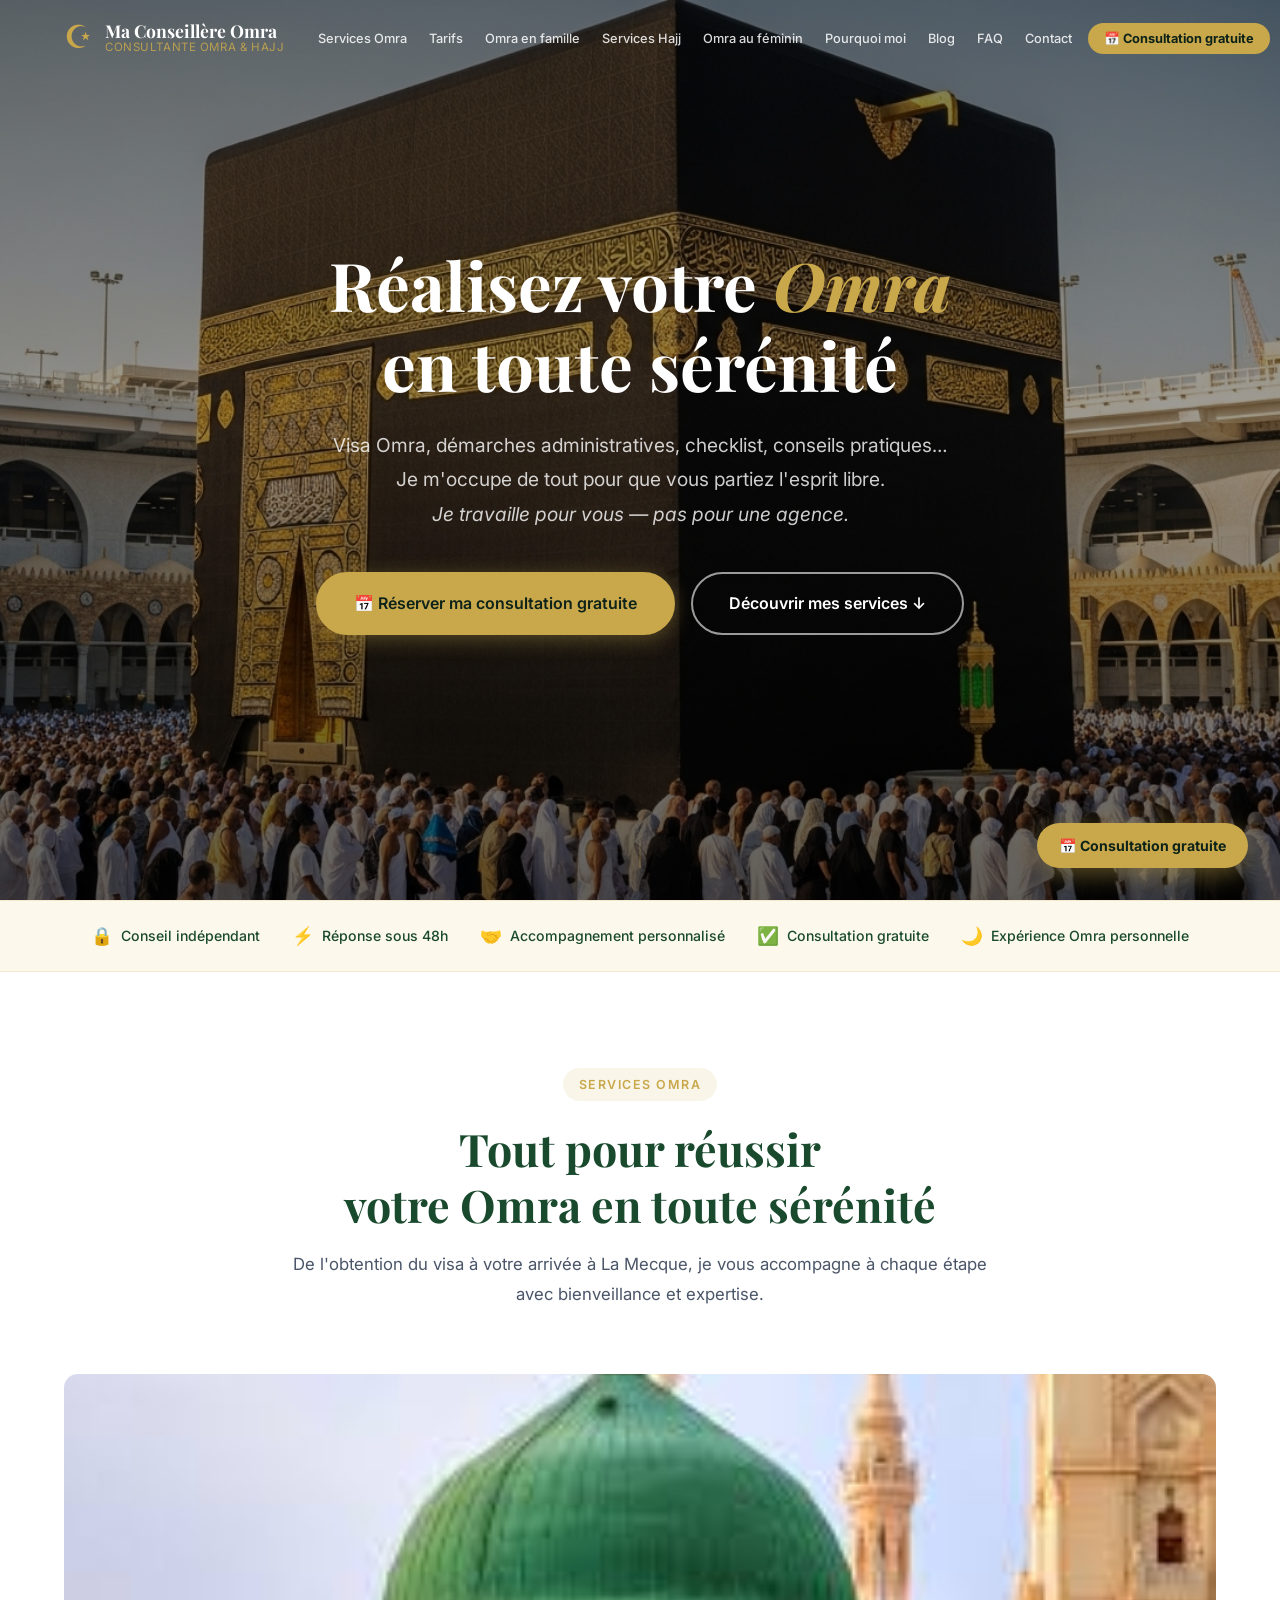
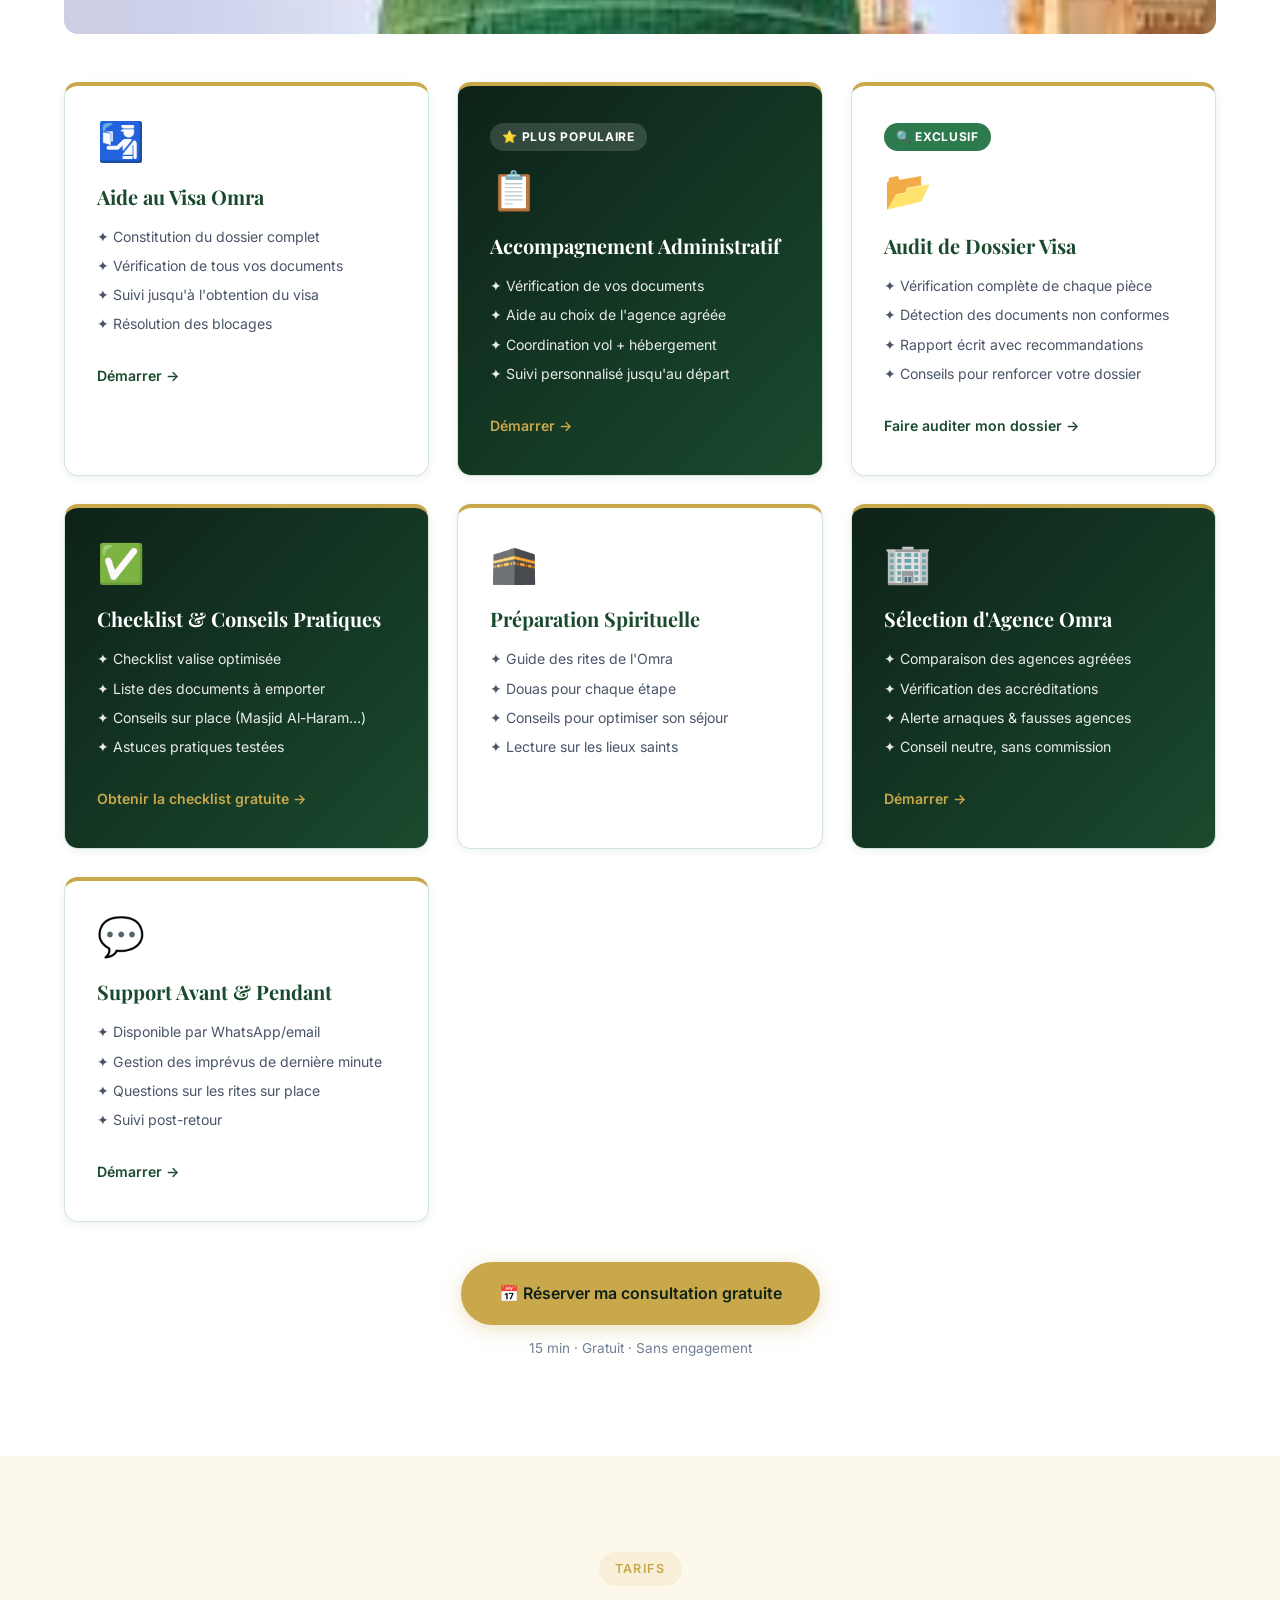
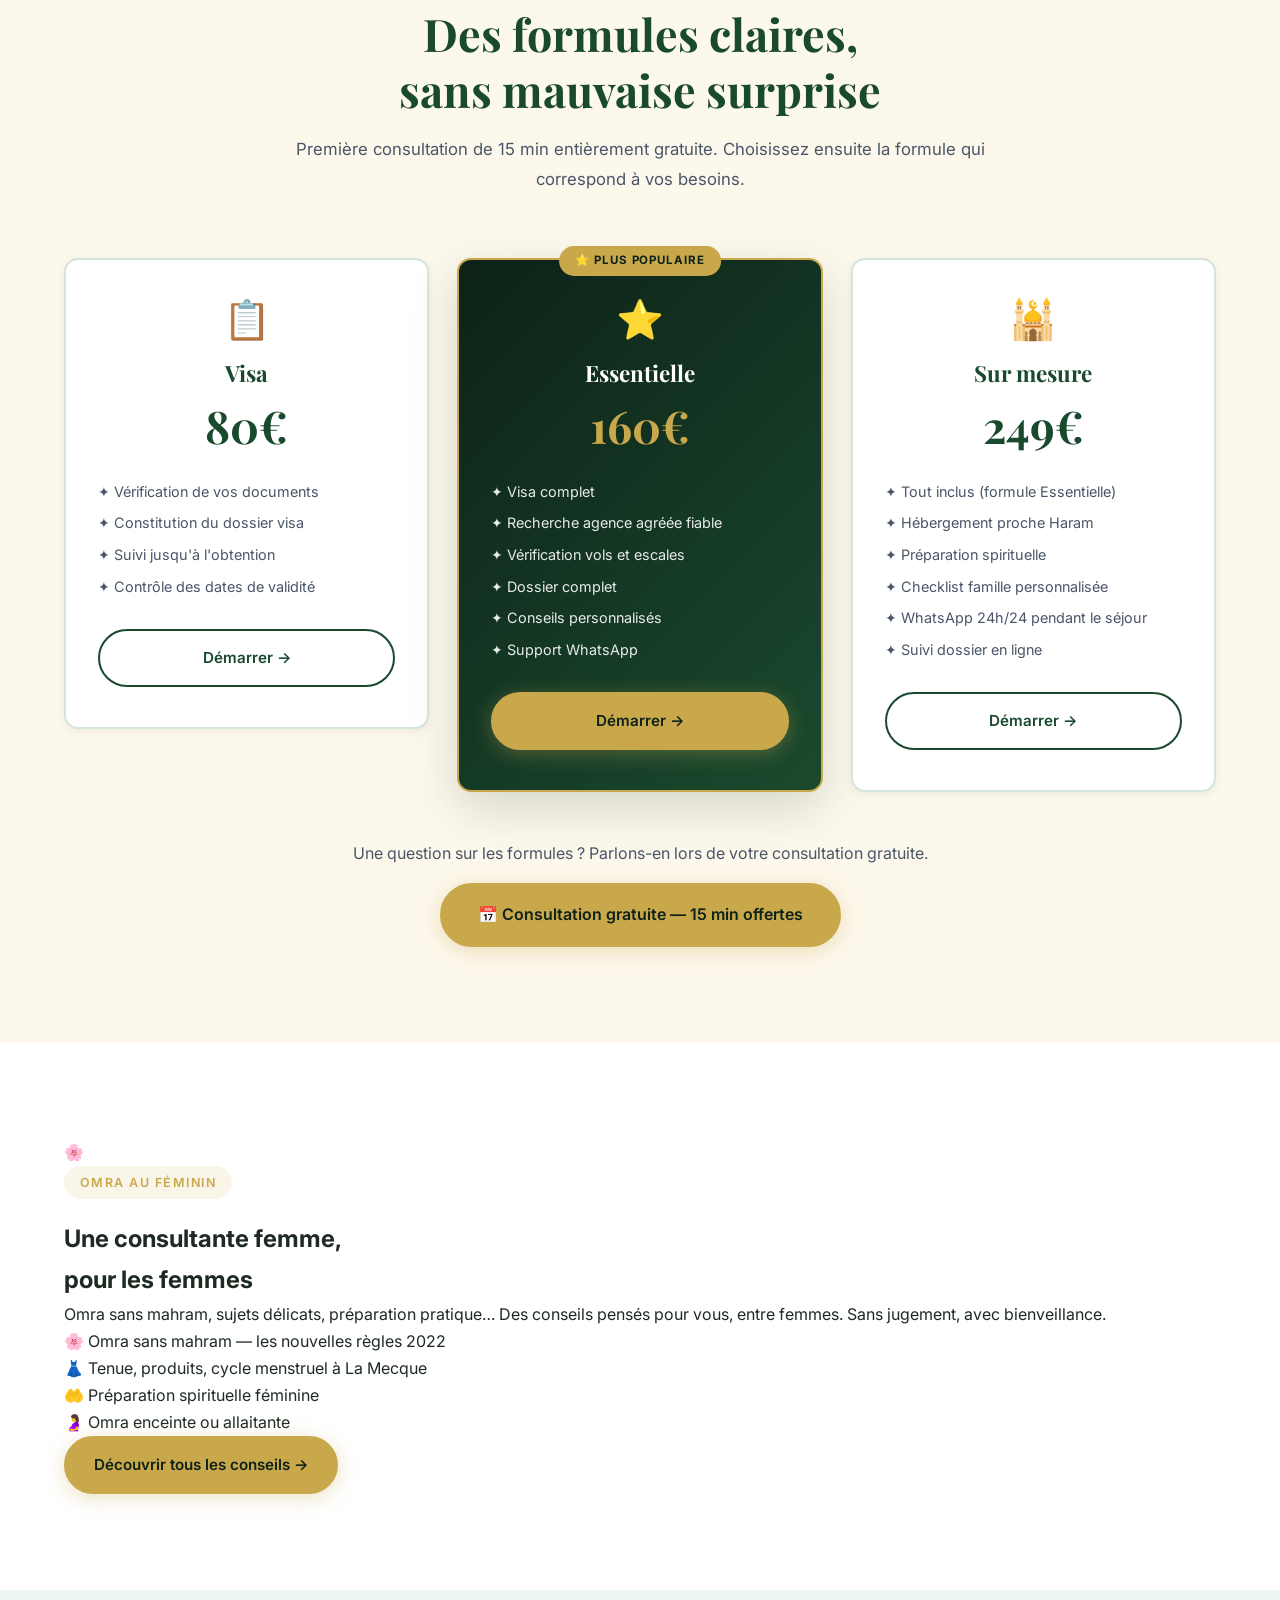
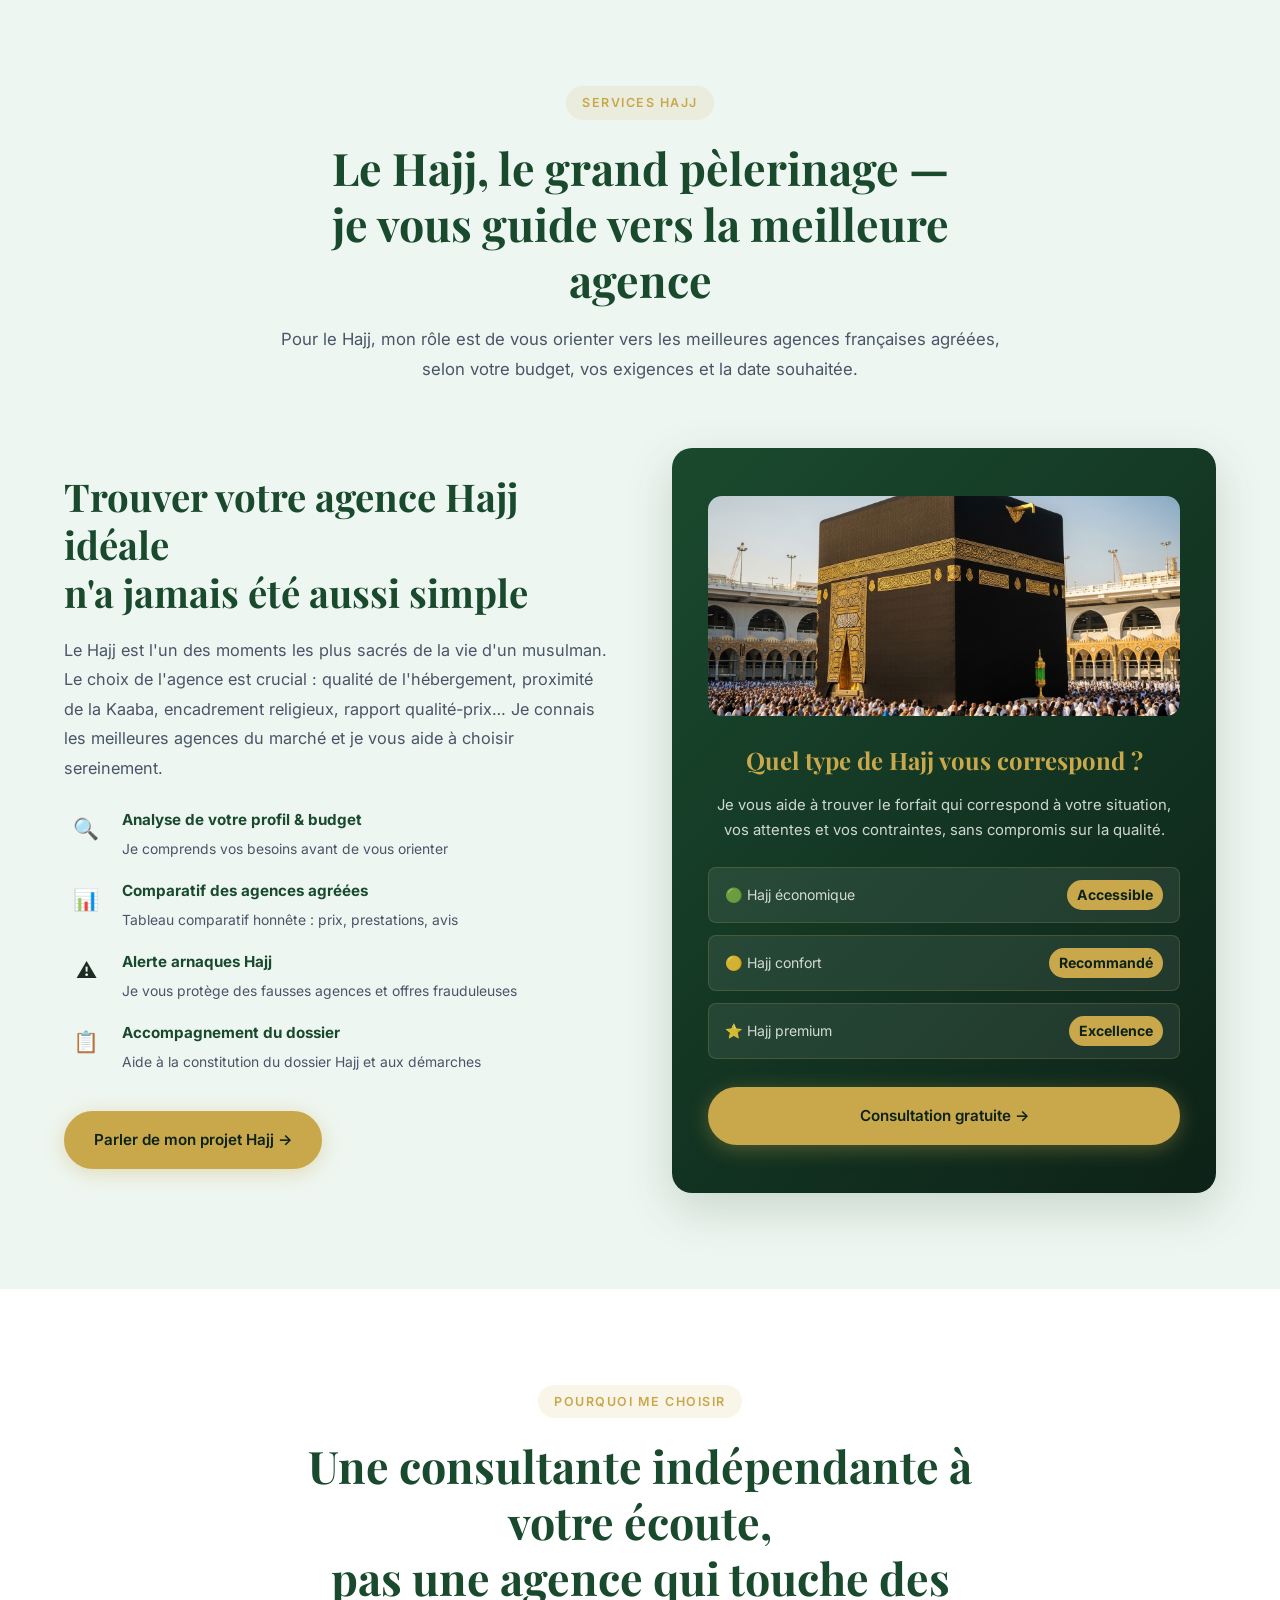
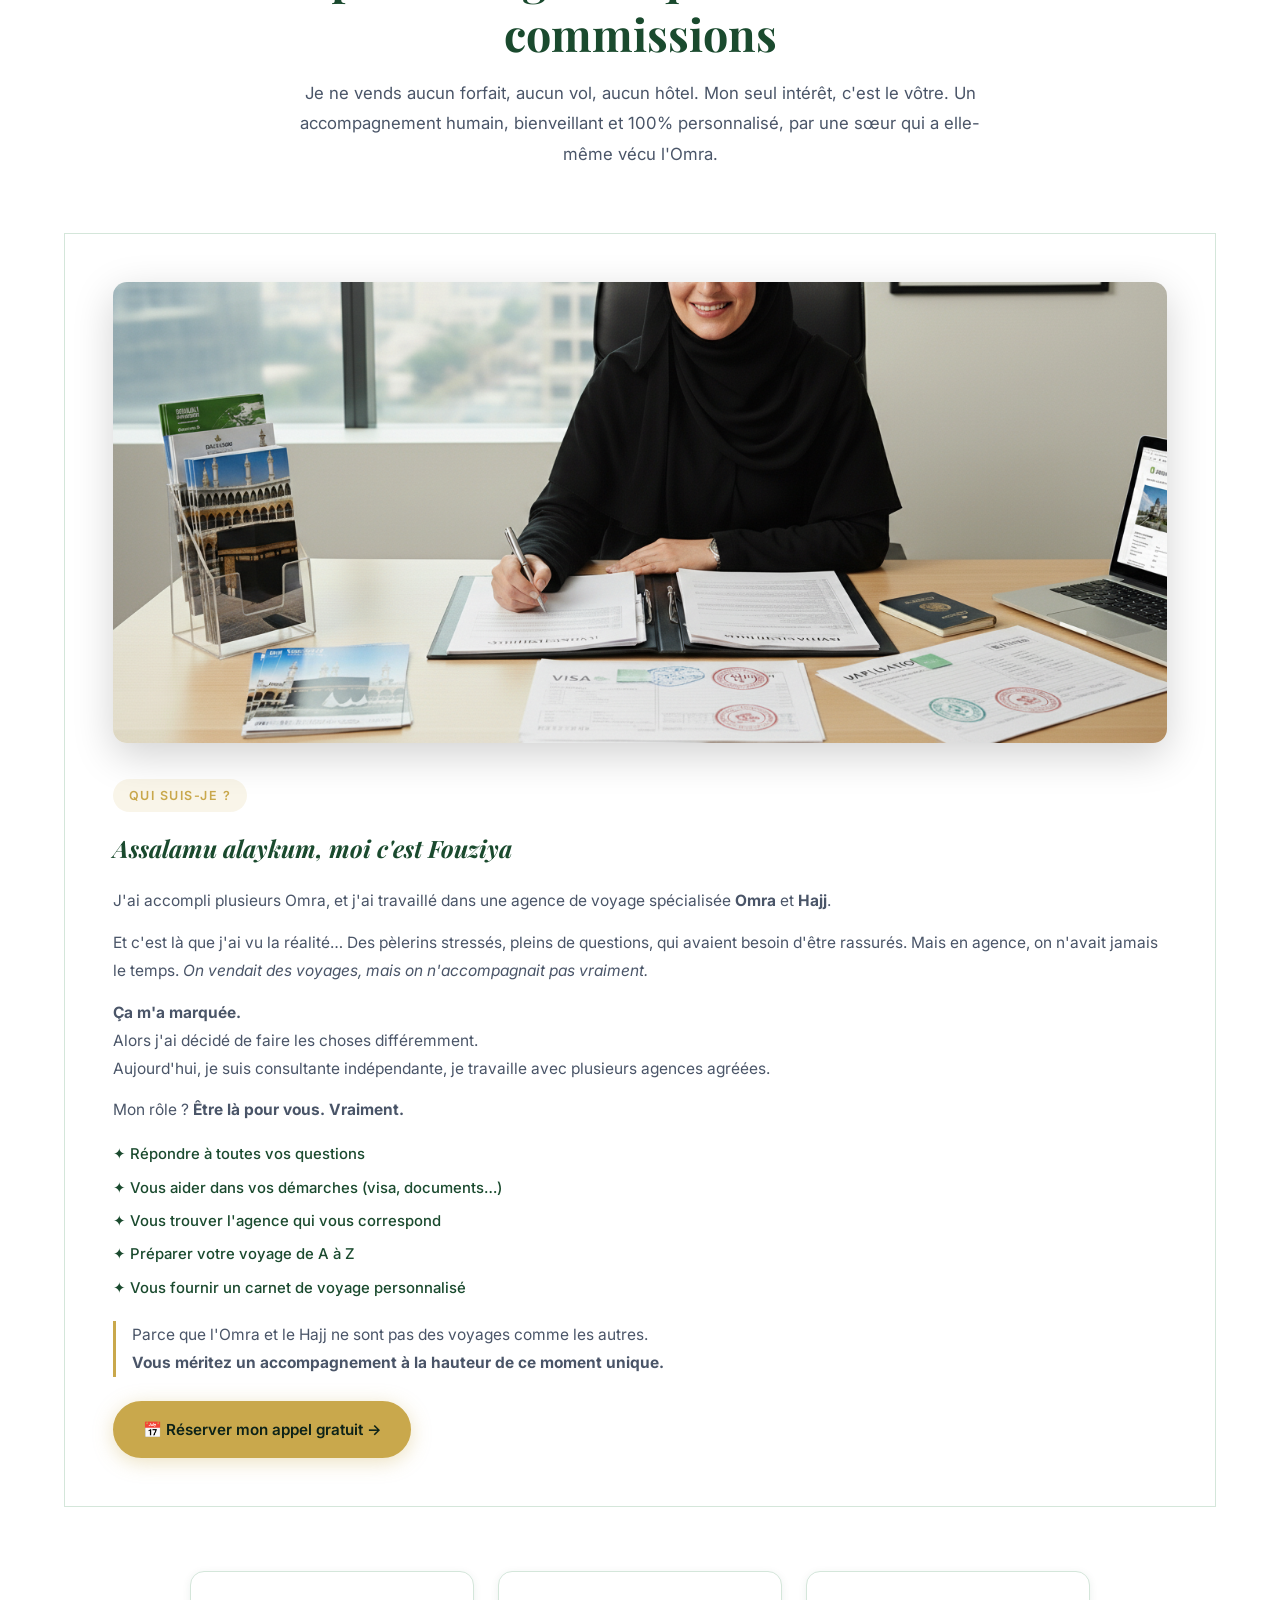
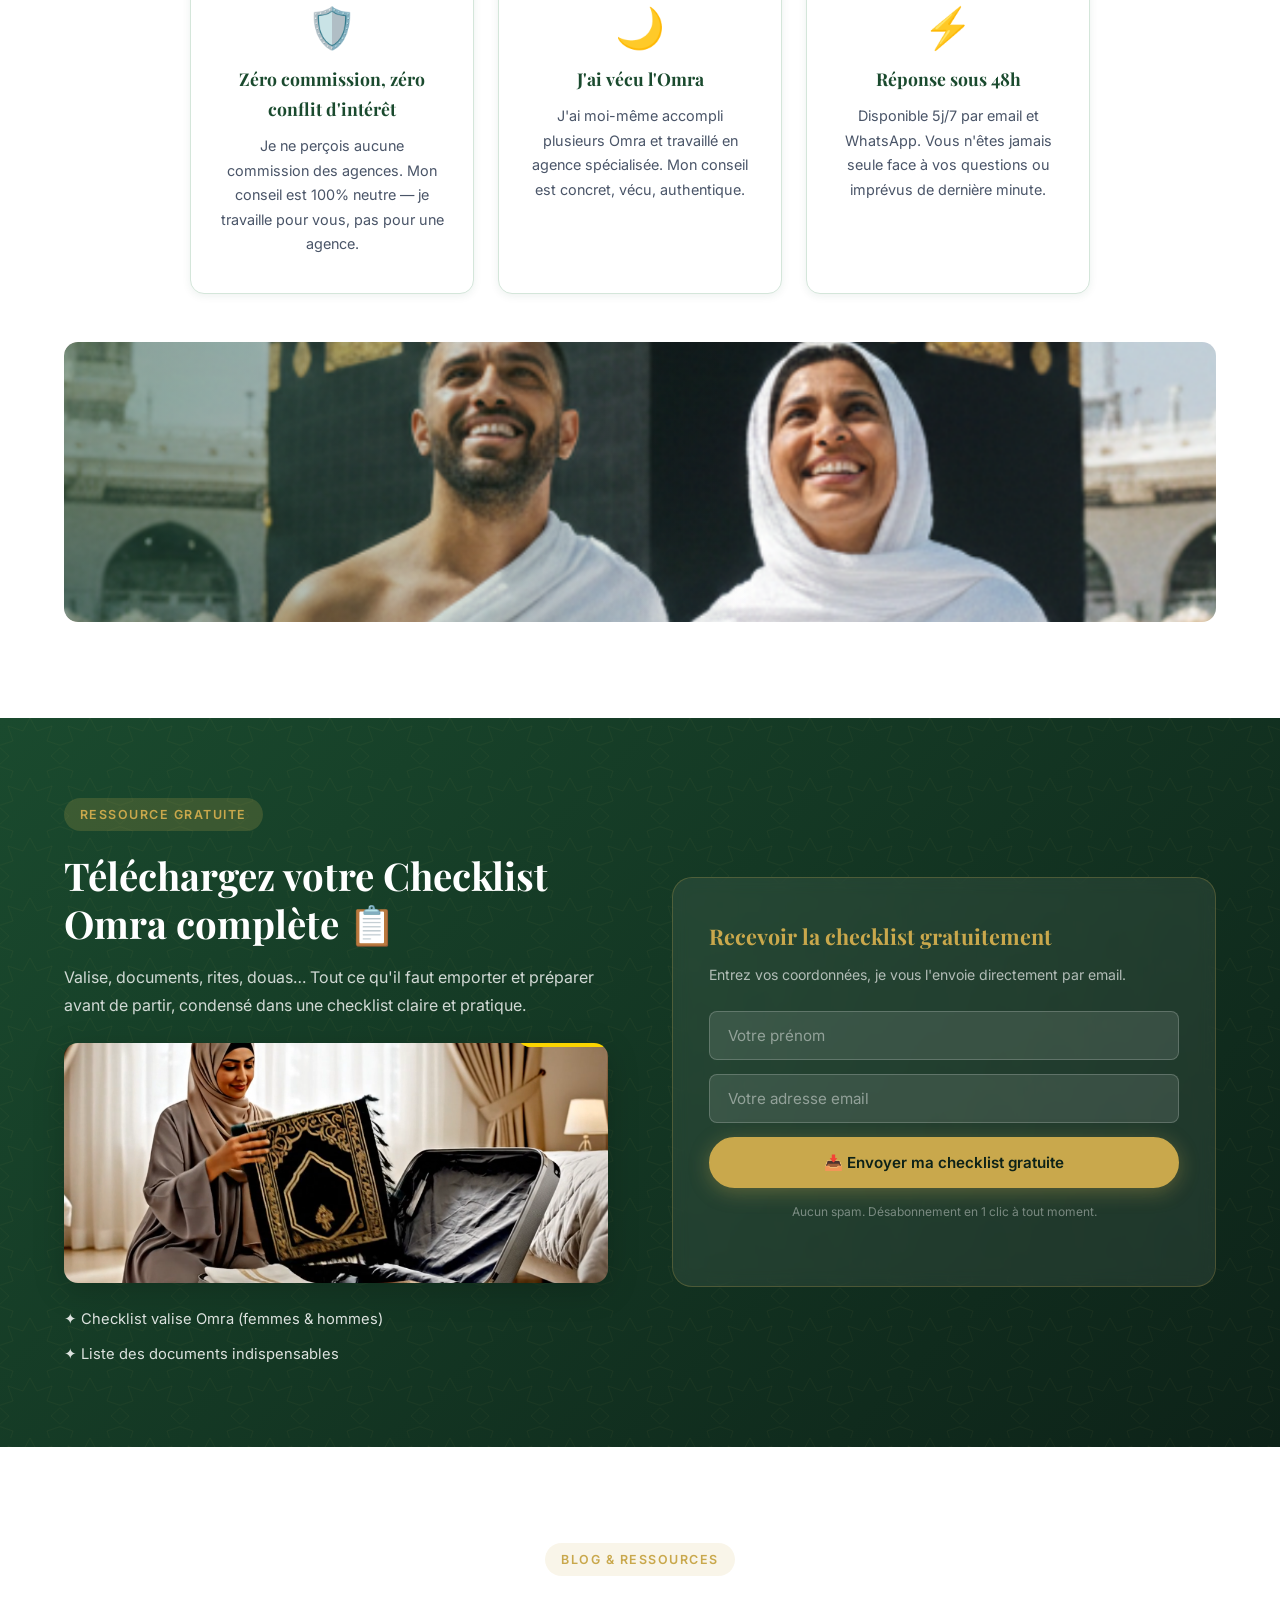
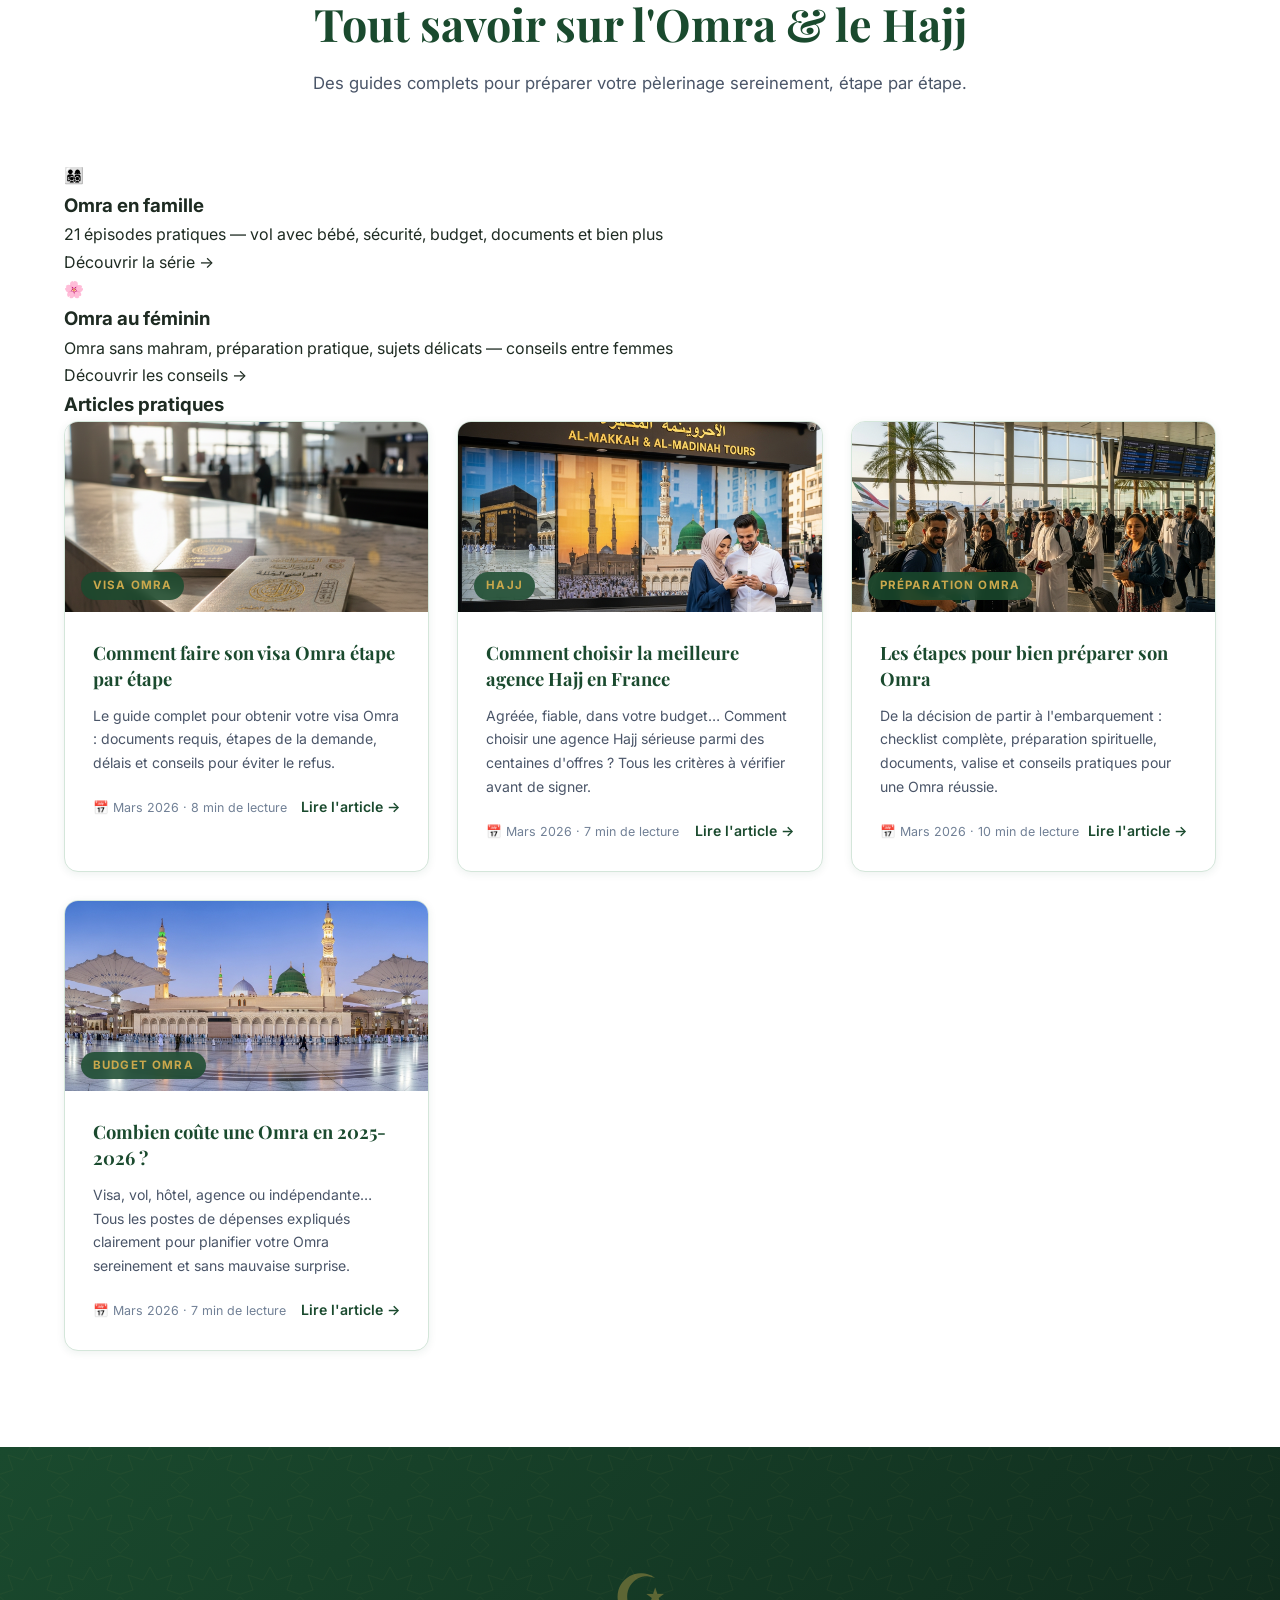
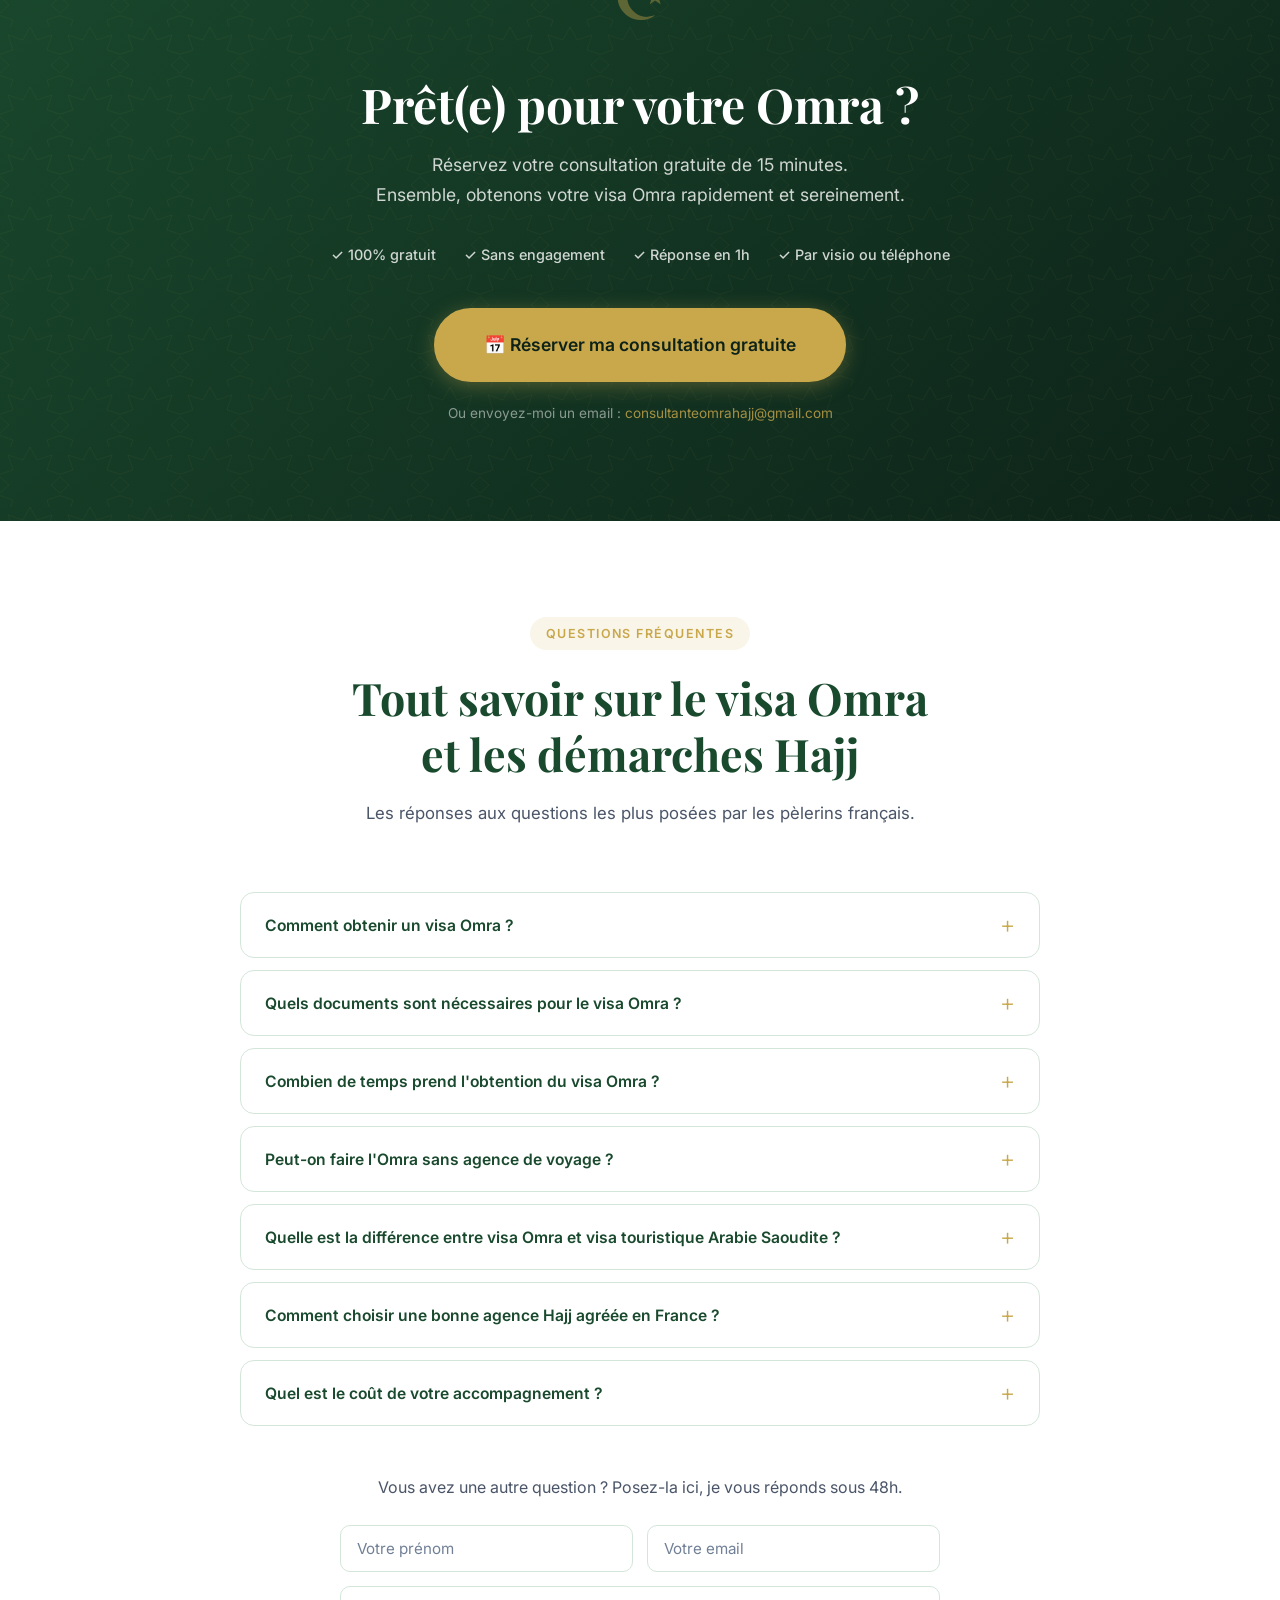
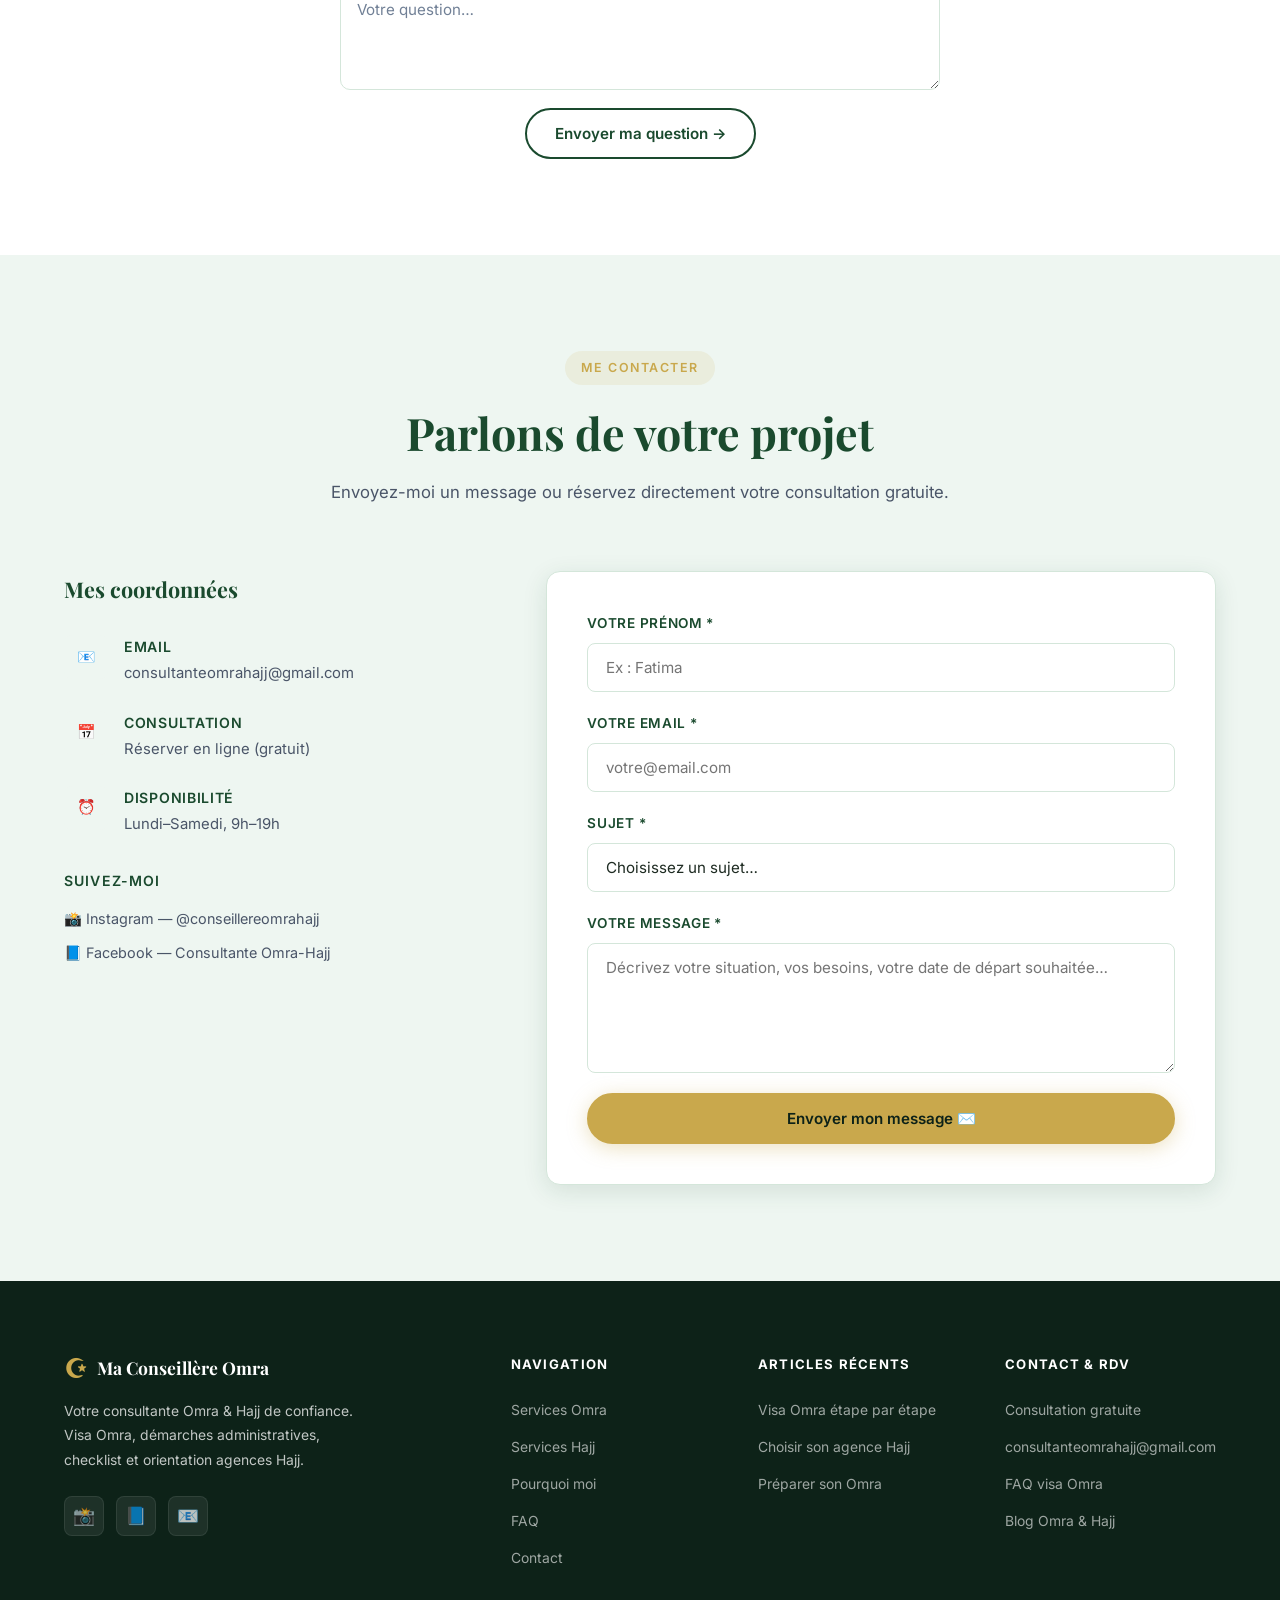
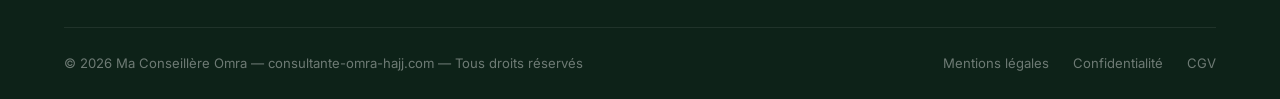
==== commit 6b72229c: "Add files via upload" ====
--- a/Site omra/index.html
+++ b/Site omra/index.html
@@ -170,7 +170,7 @@
       <li role="none"><a href="#tarifs" class="nav-link" role="menuitem">Tarifs</a></li>
       <li role="none"><a href="omra-en-famille.html" class="nav-link" role="menuitem">Omra en famille</a></li>
       <li role="none"><a href="#services-hajj" class="nav-link" role="menuitem">Services Hajj</a></li>
-      <li role="none"><a href="#omra-femmes" class="nav-link" role="menuitem">Omra au féminin</a></li>
+      <li role="none"><a href="omra-au-feminin.html" class="nav-link" role="menuitem">Omra au féminin</a></li>
       <li role="none"><a href="#pourquoi" class="nav-link" role="menuitem">Pourquoi moi</a></li>
       <li role="none"><a href="#blog" class="nav-link" role="menuitem">Blog</a></li>
       <li role="none"><a href="#faq" class="nav-link" role="menuitem">FAQ</a></li>
@@ -448,66 +448,25 @@
 
 
 <!-- ════════════════════════════════════════════════════════════════════════════
-     OMRA AU FÉMININ
-════════════════════════════════════════════════════════════════════════════ -->
-<section class="section section--femmes" id="omra-femmes" aria-labelledby="femmes-title">
+     OMRA AU FÉMININ — Teaser
+════════════════════════════════════════════════════════════════════════════ -->
+<section class="section section--femmes-teaser" id="omra-femmes" aria-labelledby="femmes-title">
   <div class="container">
-    <div class="section-header">
-      <span class="section-tag">Omra au féminin</span>
-      <h2 class="section-title" id="femmes-title">
-        Une consultante femme,<br>pour les femmes
-      </h2>
-      <p class="section-subtitle">
-        Vous avez des questions que vous n'osez pas poser à une agence ? Des préoccupations spécifiques en tant que femme ? Je suis là pour y répondre, avec bienveillance et sans jugement.
-      </p>
-    </div>
-
-    <div class="femmes-grid">
-
-      <div class="femme-card reveal">
-        <div class="femme-card-icon">🌸</div>
-        <h3>Omra sans mahram</h3>
-        <p>Depuis 2022, les nouvelles règles saoudiennes permettent aux femmes de faire l'Omra sans tuteur masculin. Je vous explique les conditions exactes, les groupes féminins agréés disponibles, et comment choisir le bon encadrement.</p>
-      </div>
-
-      <div class="femme-card reveal reveal-delay-1">
-        <div class="femme-card-icon">👩‍👧</div>
-        <h3>Omra en famille avec enfants</h3>
-        <p>Voyager avec des enfants à La Mecque nécessite une préparation spécifique : documents, conditions d'âge, organisation sur place, hébergement adapté. Je vous guide étape par étape pour que ce voyage soit une bénédiction pour toute la famille.</p>
-      </div>
-
-      <div class="femme-card reveal reveal-delay-2">
-        <div class="femme-card-icon">👗</div>
-        <h3>Préparation pratique pour les femmes</h3>
-        <p>Produits de beauté autorisés, règles de pureté rituelle, gestion du cycle menstruel à La Mecque… Des sujets délicats, abordés avec discrétion et clarté, entre femmes.</p>
-      </div>
-
-      <div class="femme-card reveal reveal-delay-3">
-        <div class="femme-card-icon">🤲</div>
-        <h3>Préparation spirituelle féminine</h3>
-        <p>Les femmes vivent l'Omra différemment — émotionnellement, spirituellement. Je vous aide à vous préparer intérieurement pour que votre séjour aux Lieux Saints soit le plus enrichissant possible.</p>
-      </div>
-
-    </div>
-
-    <div class="femmes-cta reveal">
-      <div class="femmes-cta-inner">
-        <div class="femmes-cta-text">
-          <h3>Parlons de votre projet en toute confidentialité</h3>
-          <p>Chaque situation est unique. Lors de votre consultation gratuite, je réponds à toutes vos questions — même les plus délicates — avec bienveillance et sans jugement.</p>
-          <ul class="femmes-reassurance">
-            <li>✦ Entretien privé, entre femmes</li>
-            <li>✦ Aucune question n'est trop personnelle</li>
-            <li>✦ Conseil neutre, sans pression commerciale</li>
-          </ul>
-        </div>
-        <div class="femmes-cta-action">
-          <a href="#" class="btn btn-primary btn-lg" onclick="openCalendly(); return false;">📅 Consultation gratuite →</a>
-          <p class="femmes-note">15 minutes offertes · Sans engagement · Par visio ou téléphone</p>
-        </div>
-      </div>
-    </div>
-
+    <div class="femmes-teaser-inner reveal">
+      <div class="femmes-teaser-icon" aria-hidden="true">🌸</div>
+      <div class="femmes-teaser-text">
+        <span class="section-tag">Omra au féminin</span>
+        <h2 class="femmes-teaser-title" id="femmes-title">Une consultante femme,<br>pour les femmes</h2>
+        <p>Omra sans mahram, sujets délicats, préparation pratique… Des conseils pensés pour vous, entre femmes. Sans jugement, avec bienveillance.</p>
+        <ul class="femmes-teaser-list">
+          <li>🌸 Omra sans mahram — les nouvelles règles 2022</li>
+          <li>👗 Tenue, produits, cycle menstruel à La Mecque</li>
+          <li>🤲 Préparation spirituelle féminine</li>
+          <li>🤰 Omra enceinte ou allaitante</li>
+        </ul>
+        <a href="omra-au-feminin.html" class="btn btn-primary">Découvrir tous les conseils →</a>
+      </div>
+    </div>
   </div>
 </section>
 
@@ -730,6 +689,28 @@
       </p>
     </div>
 
+    <!-- Catégories principales -->
+    <div class="blog-categories">
+      <a href="omra-en-famille.html" class="blog-cat-card reveal">
+        <div class="blog-cat-icon">👨‍👩‍👧‍👦</div>
+        <div class="blog-cat-content">
+          <h3>Omra en famille</h3>
+          <p>21 épisodes pratiques — vol avec bébé, sécurité, budget, documents et bien plus</p>
+          <span class="blog-cat-arrow">Découvrir la série →</span>
+        </div>
+      </a>
+      <a href="omra-au-feminin.html" class="blog-cat-card reveal reveal-delay-1">
+        <div class="blog-cat-icon">🌸</div>
+        <div class="blog-cat-content">
+          <h3>Omra au féminin</h3>
+          <p>Omra sans mahram, préparation pratique, sujets délicats — conseils entre femmes</p>
+          <span class="blog-cat-arrow">Découvrir les conseils →</span>
+        </div>
+      </a>
+    </div>
+
+    <h3 class="blog-articles-title">Articles pratiques</h3>
+
     <div class="blog-grid">
 
       <article class="blog-card reveal">
--- a/Site omra/style.css
+++ b/Site omra/style.css
@@ -2161,7 +2161,10 @@
   transform: translateY(-4px);
   box-shadow: var(--shadow-md);
   border-color: rgba(201,168,76,.35);
-}
+  text-decoration: none;
+  cursor: pointer;
+}
+a.episode-card { text-decoration: none; color: inherit; }
 
 .episode-num {
   font-family: var(--font-head);
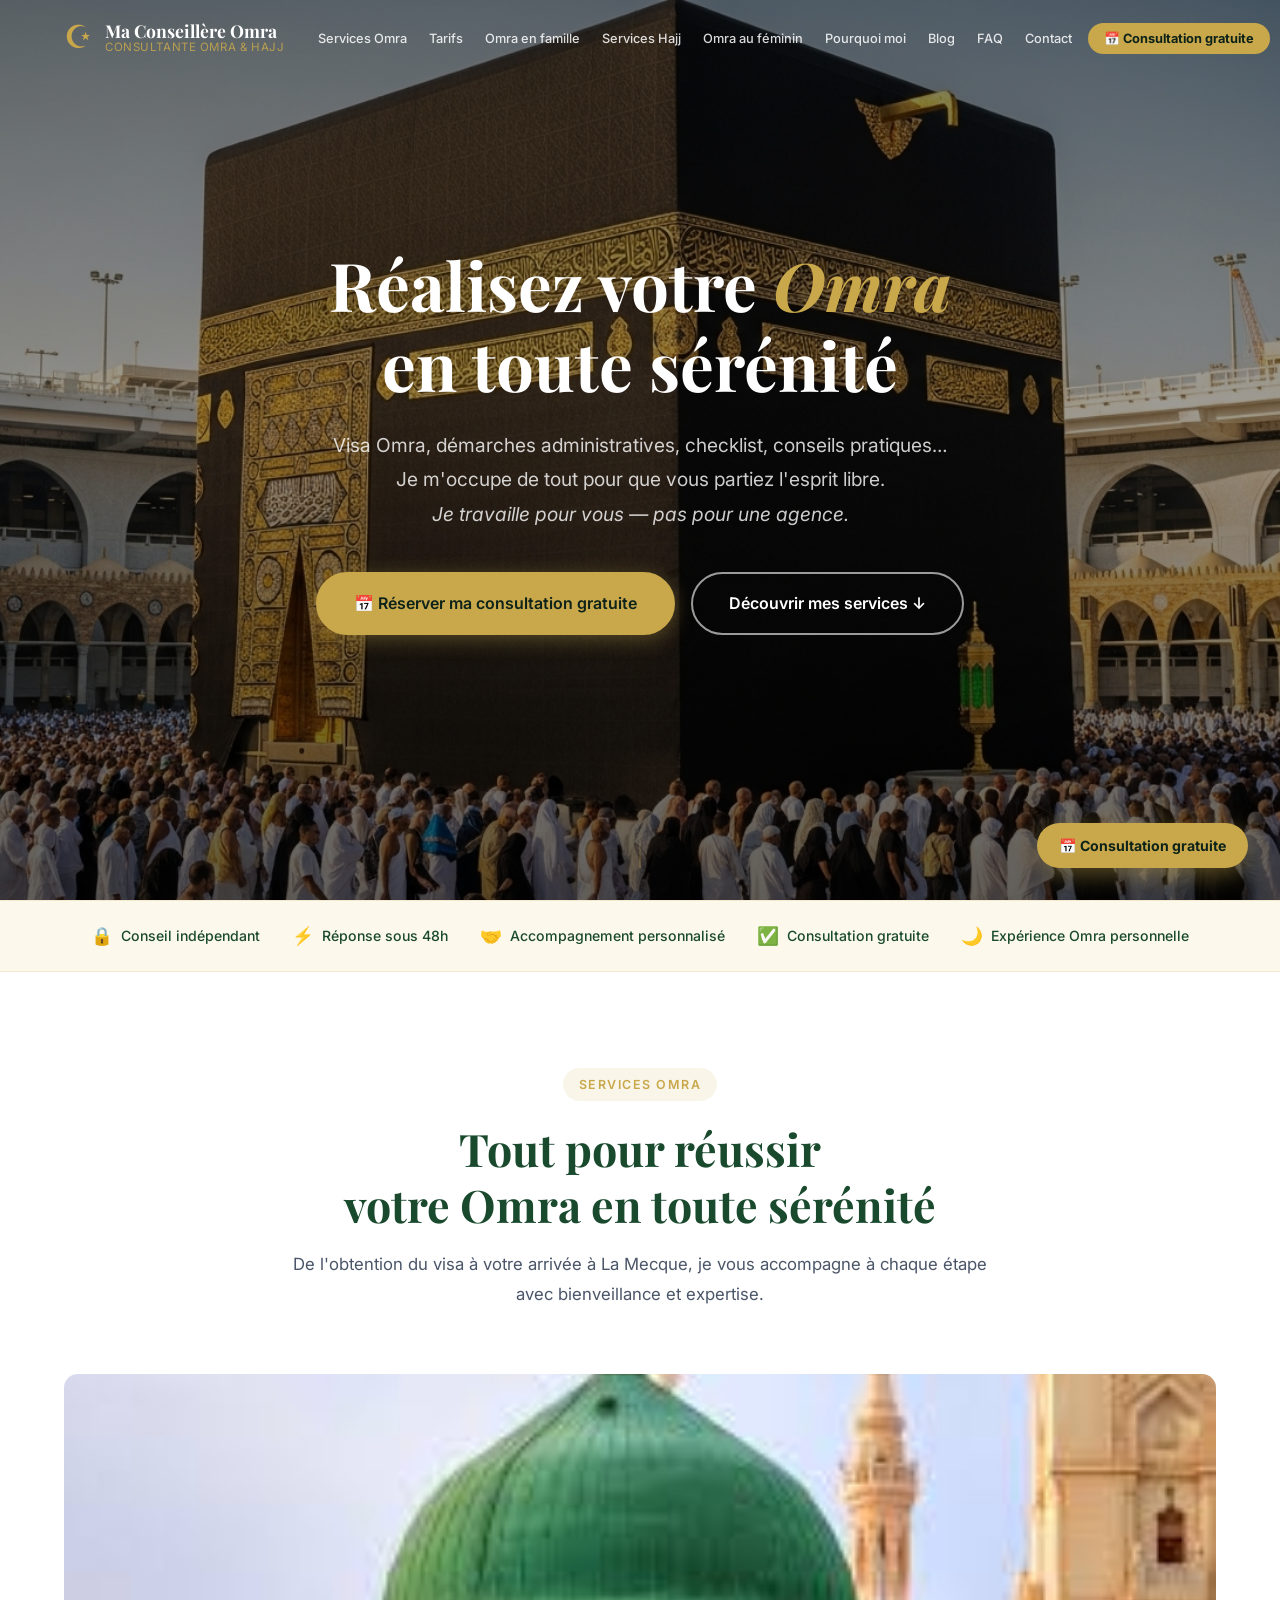
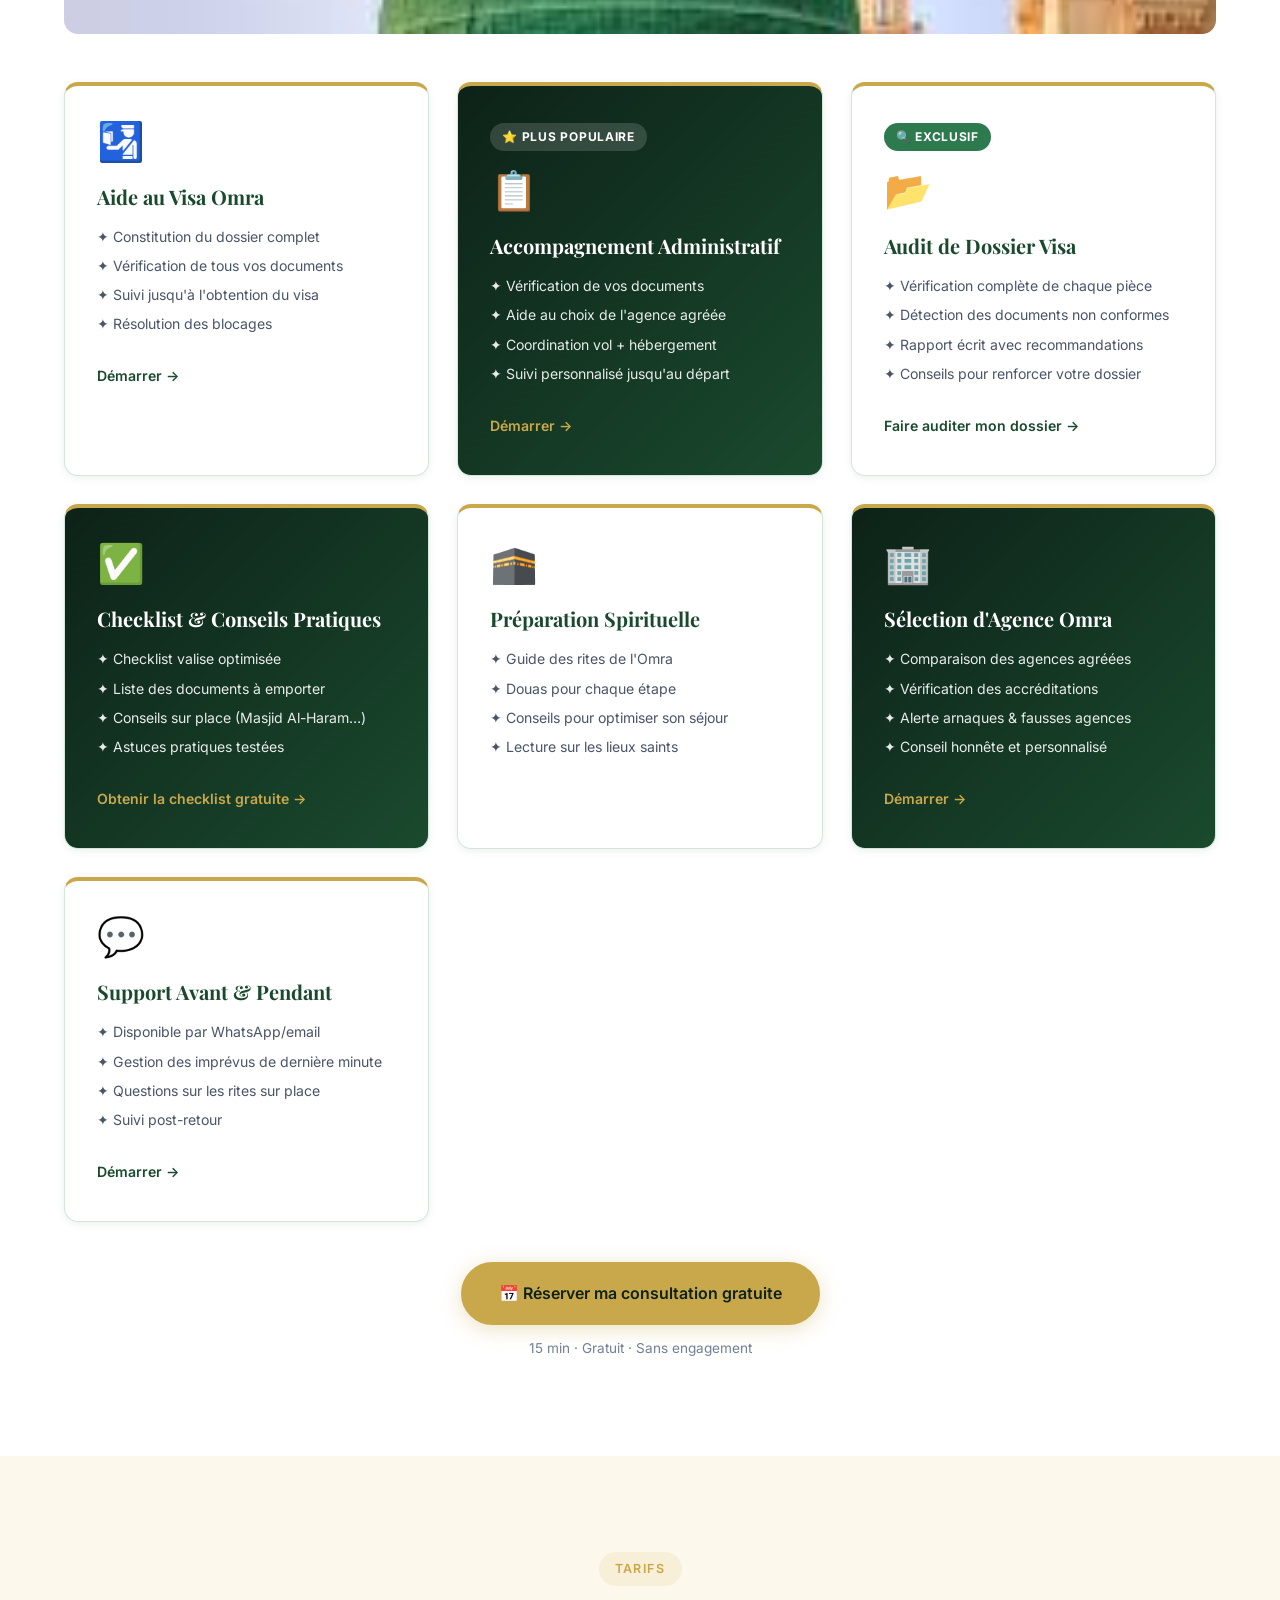
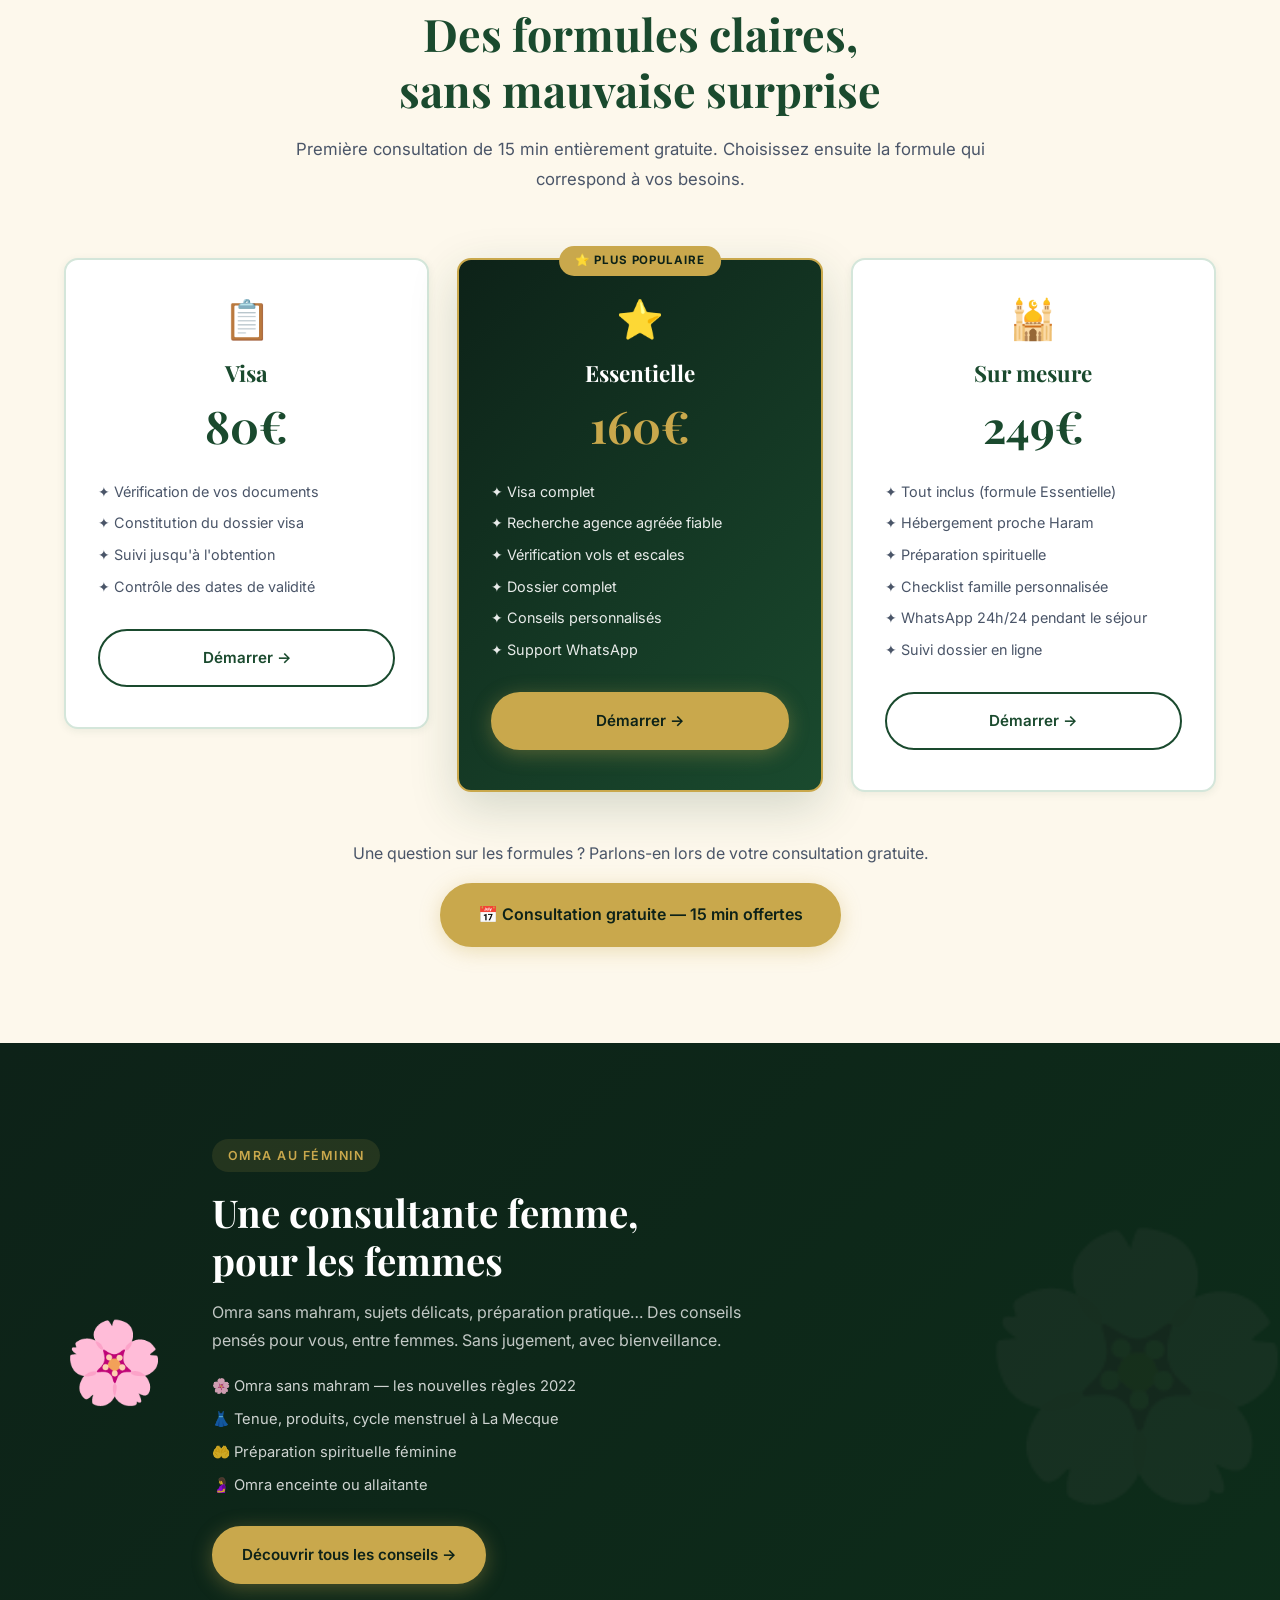
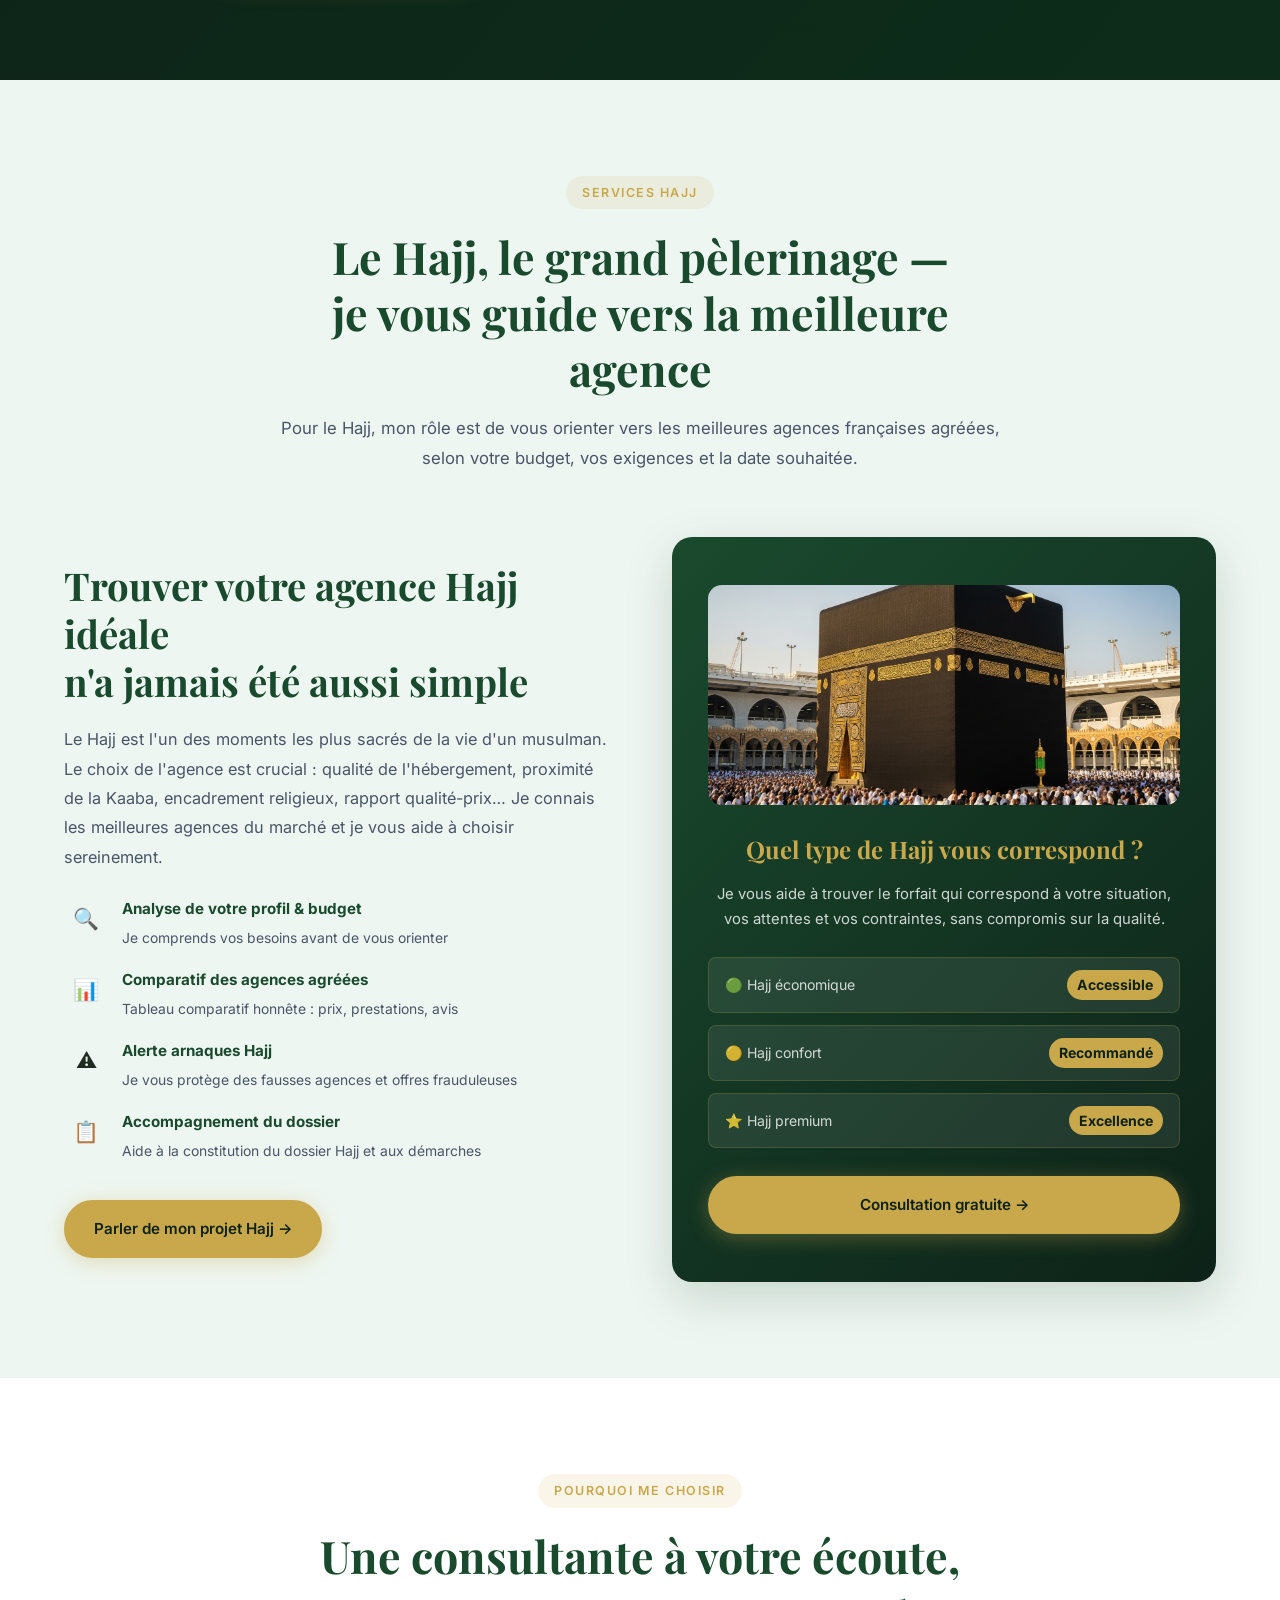
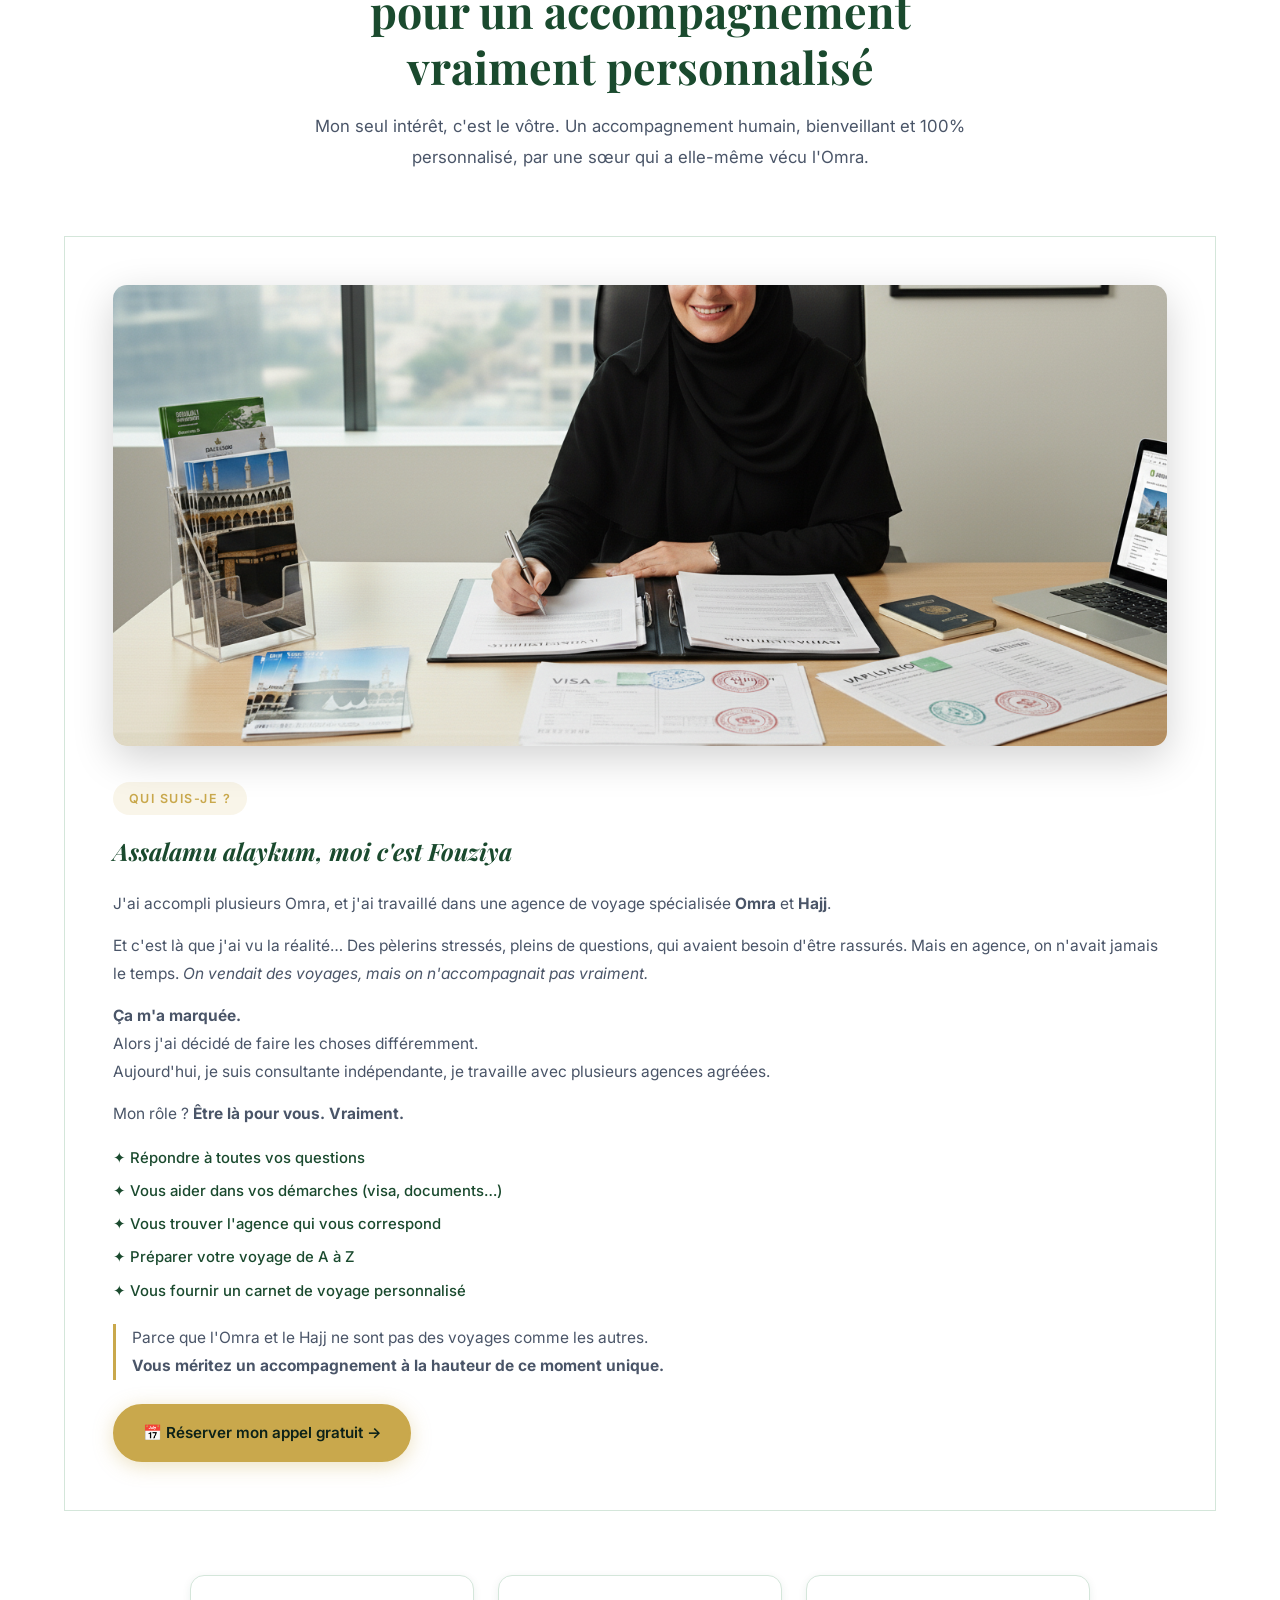
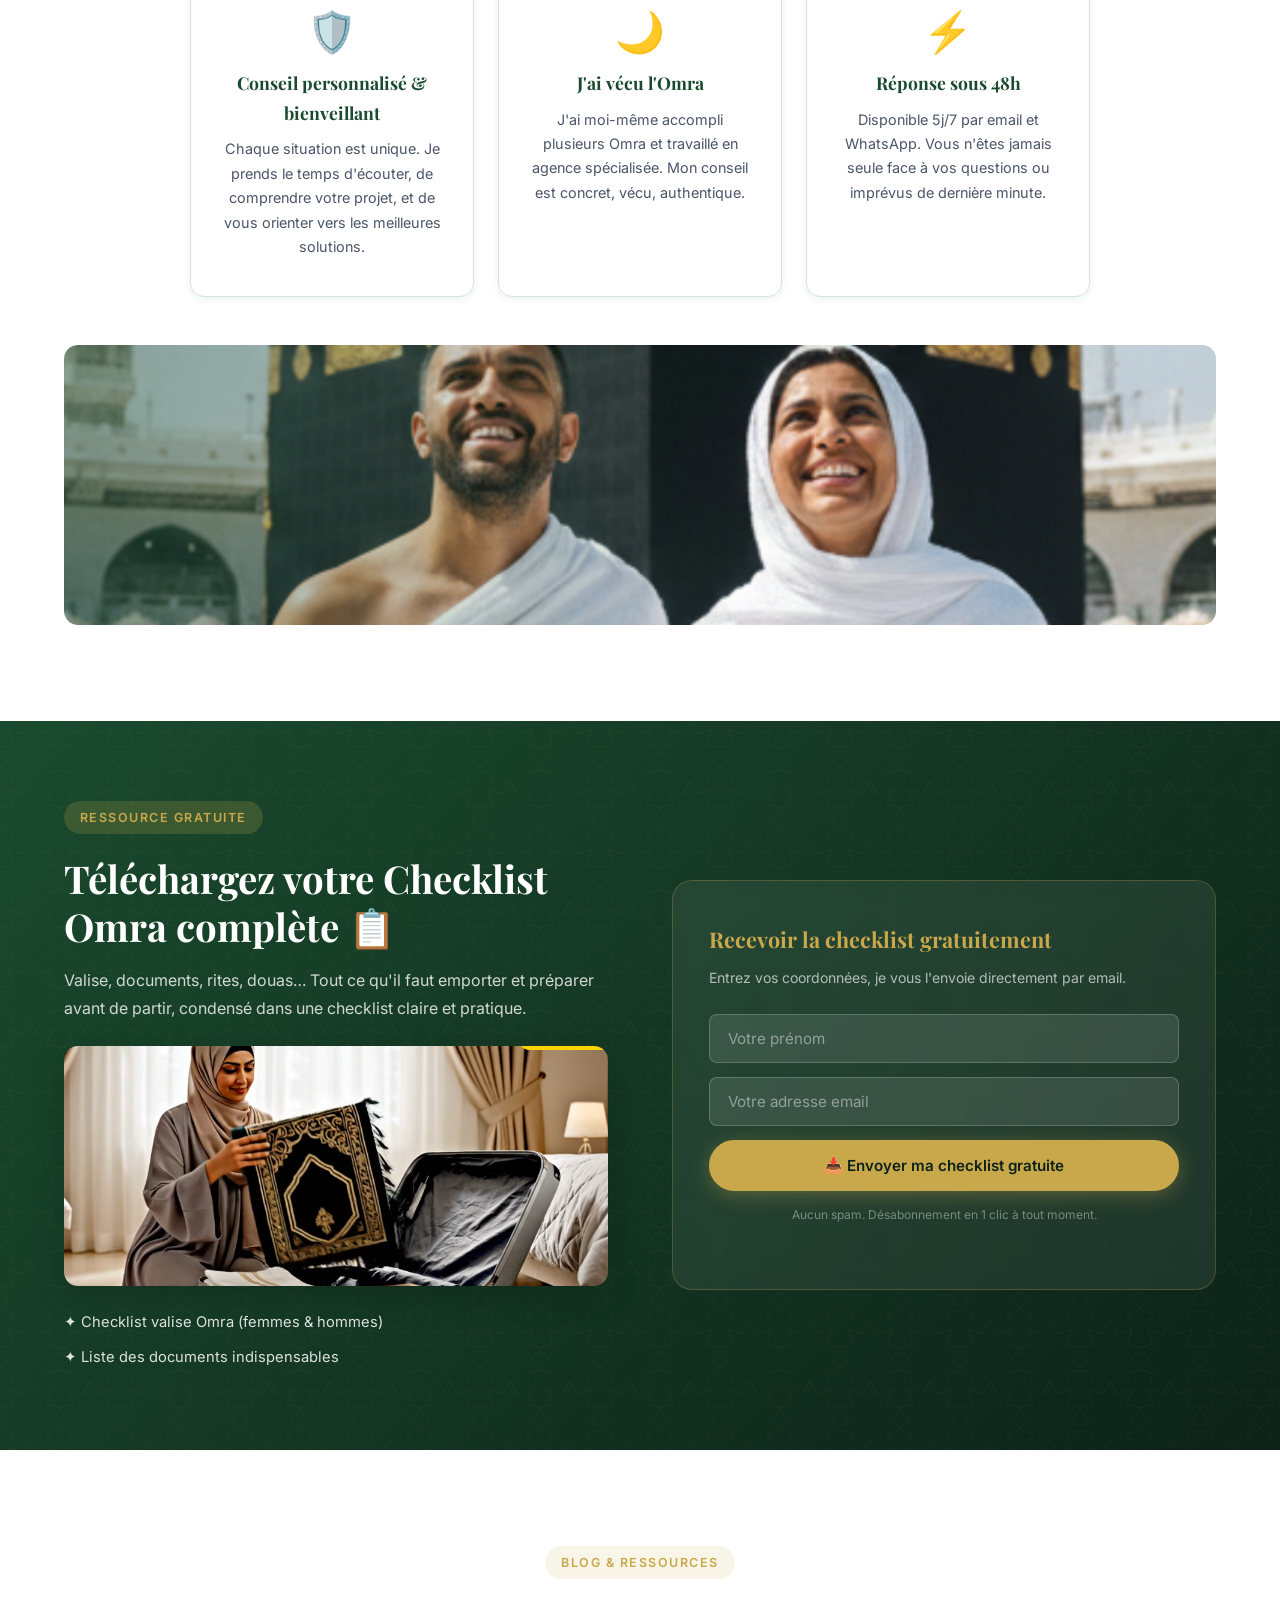
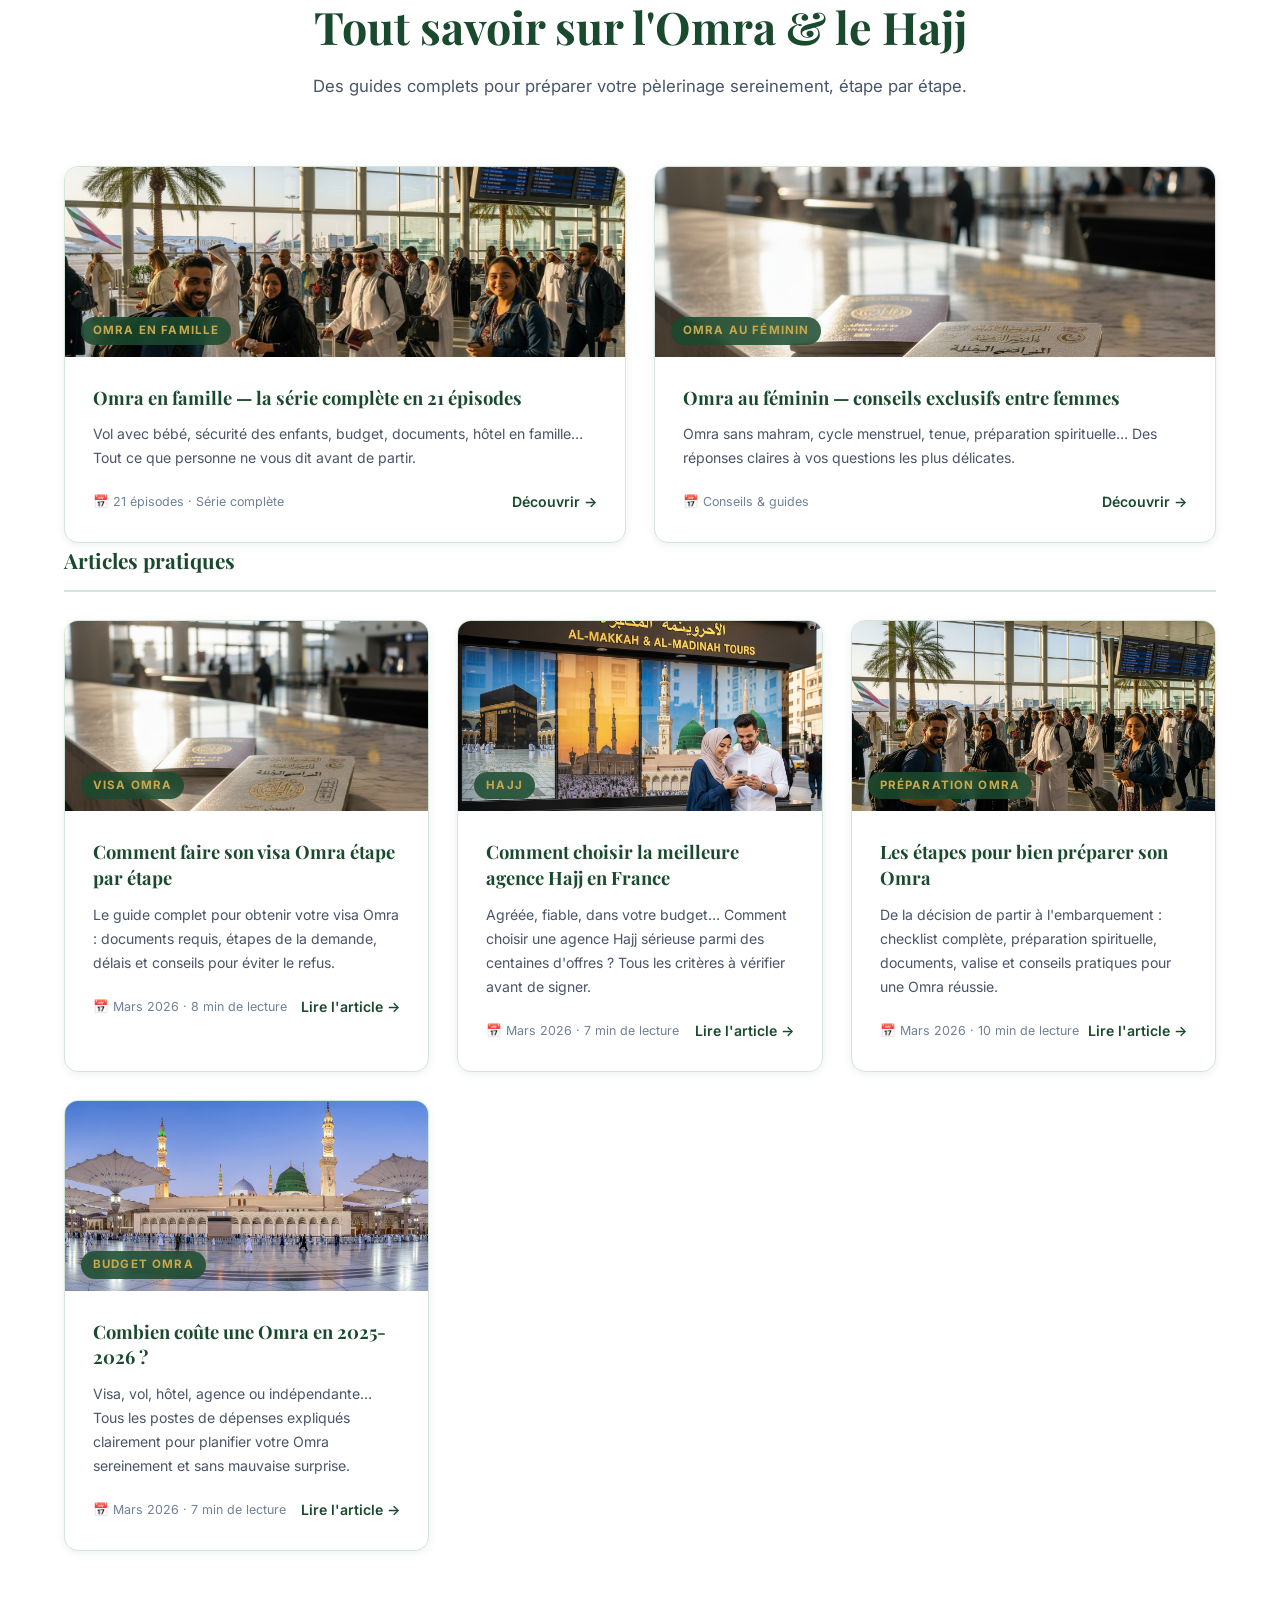
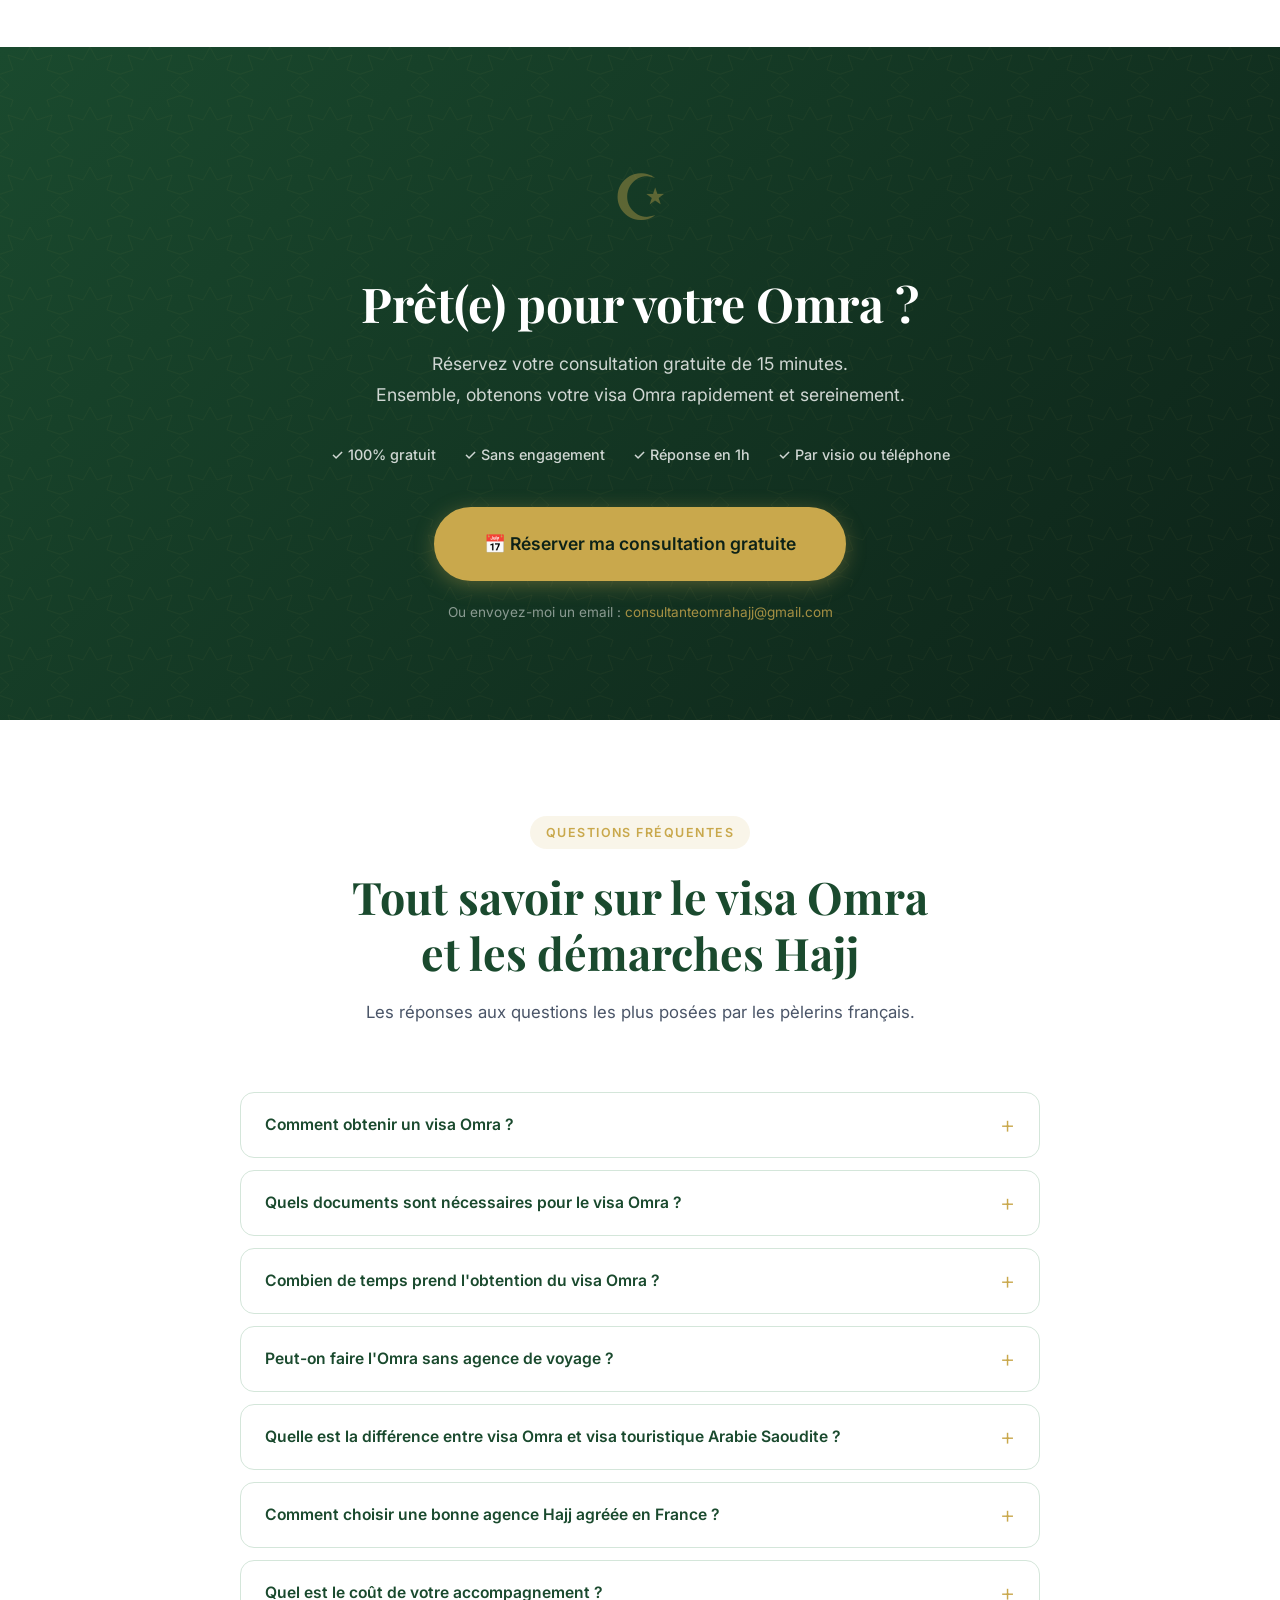
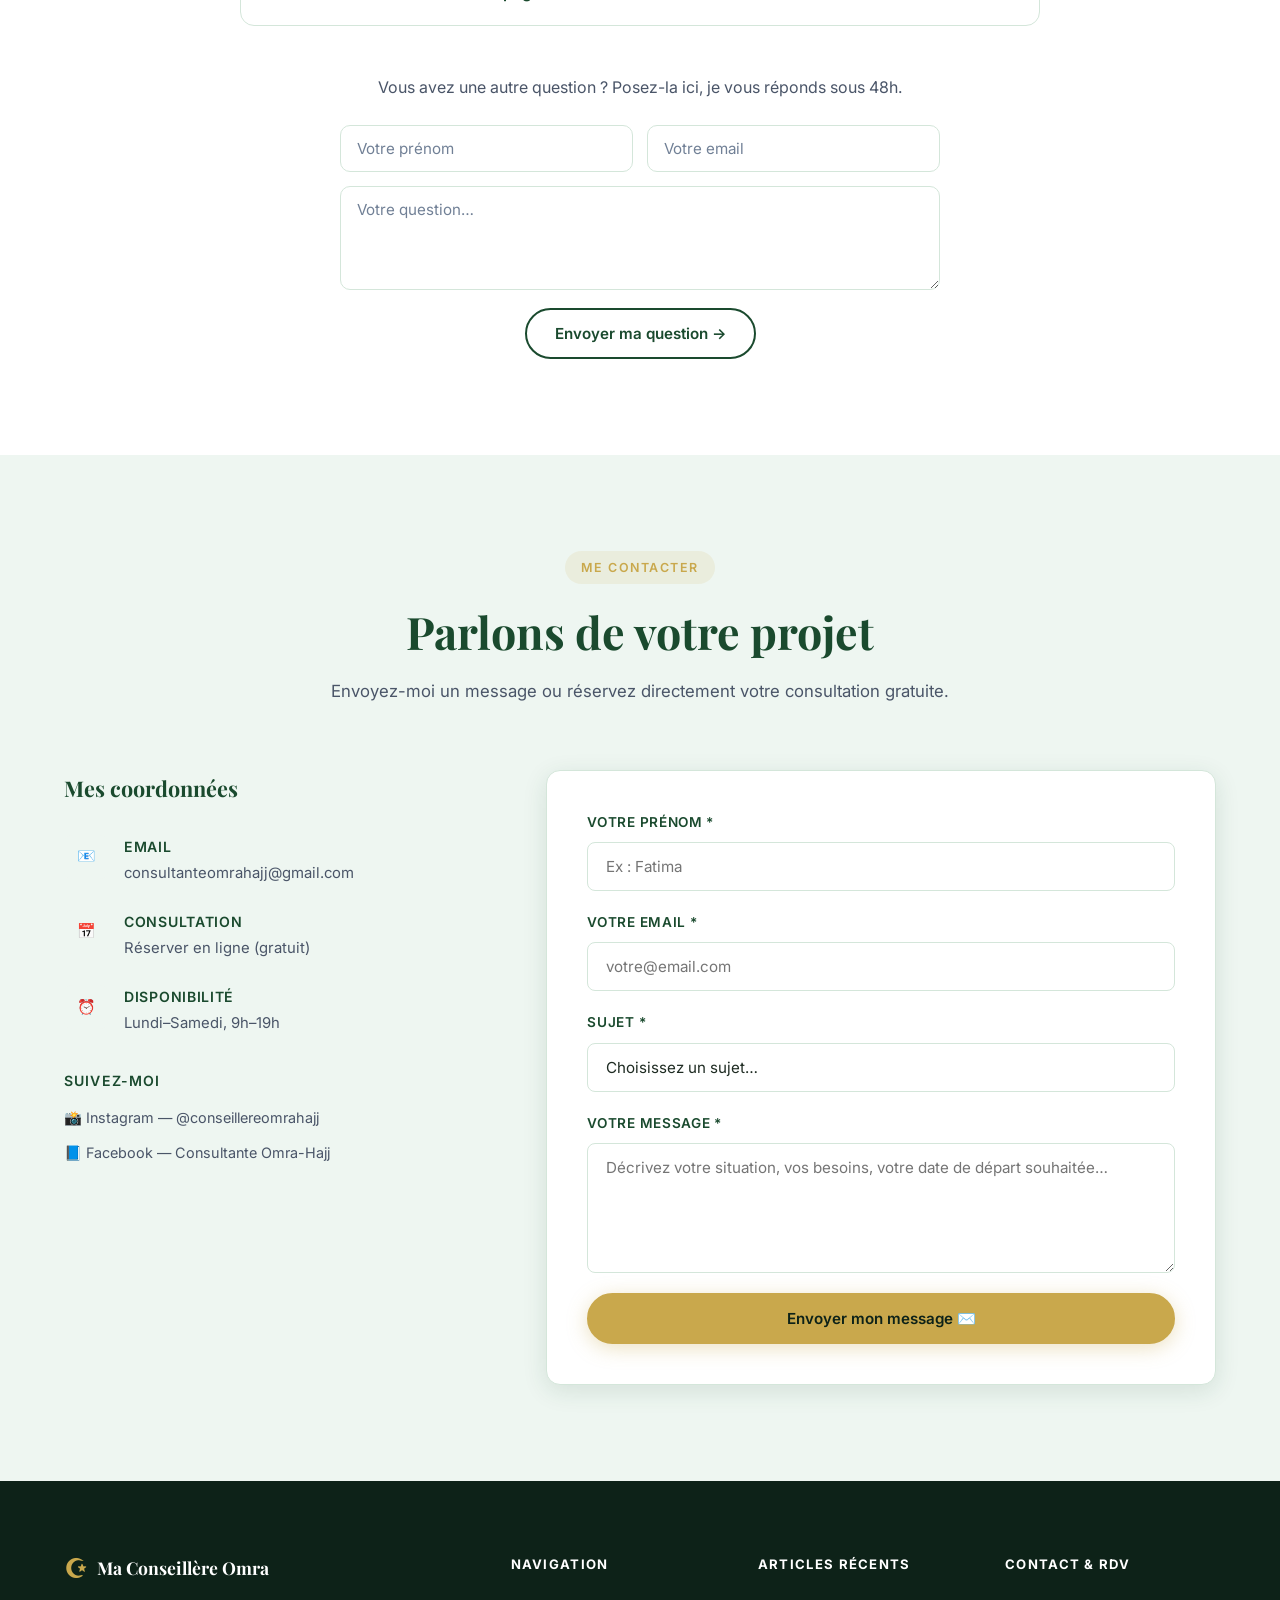
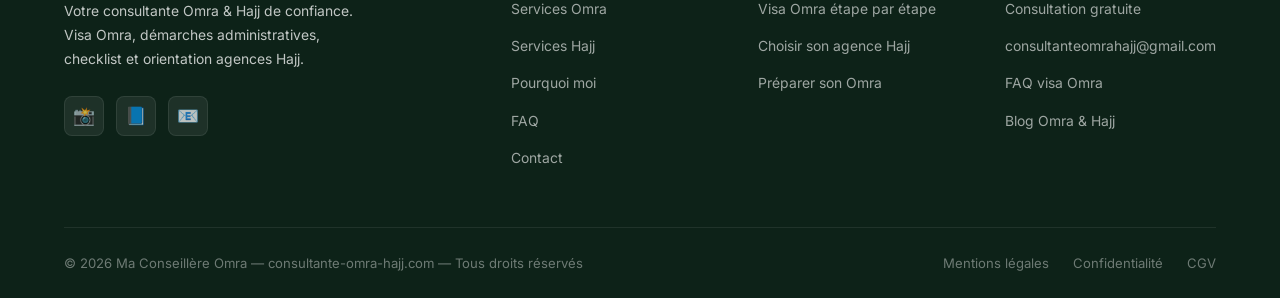
==== commit cf1f7635: "Add files via upload" ====
--- a/Site omra/index.html
+++ b/Site omra/index.html
@@ -6,7 +6,7 @@
 
   <!-- ── SEO Primary ── -->
   <title>Consultante Omra Hajj Indépendante | Visa Omra Sans Commission | Ma Conseillère Omra</title>
-  <meta name="description" content="Consultante Omra & Hajj indépendante — aucune commission, conseil 100% neutre. Visa Omra, démarches administratives, Omra au féminin, orientation agences Hajj. Consultation gratuite !">
+  <meta name="description" content="Consultante Omra & Hajj — accompagnement personnalisé, visa Omra, démarches administratives, Omra au féminin, orientation agences Hajj. Consultation gratuite !">
   <meta name="keywords" content="omra, visa omra, consultante omra, comment faire un visa omra, démarches omra, préparer son omra, meilleure agence hajj, choisir agence hajj, accompagnement omra, checklist omra, visa arabie saoudite, visa touristique arabie saoudite">
   <meta name="author" content="Ma Conseillère Omra">
   <meta name="robots" content="index, follow">
@@ -333,7 +333,7 @@
           <li>✦ Comparaison des agences agréées</li>
           <li>✦ Vérification des accréditations</li>
           <li>✦ Alerte arnaques &amp; fausses agences</li>
-          <li>✦ Conseil neutre, sans commission</li>
+          <li>✦ Conseil honnête et personnalisé</li>
         </ul>
         <a href="#" class="service-link" onclick="openCalendly(); return false;">Démarrer →</a>
       </div>
@@ -568,10 +568,10 @@
     <div class="section-header">
       <span class="section-tag">Pourquoi me choisir</span>
       <h2 class="section-title" id="pourquoi-title">
-        Une consultante indépendante à votre écoute,<br>pas une agence qui touche des commissions
+        Une consultante à votre écoute,<br>pour un accompagnement vraiment personnalisé
       </h2>
       <p class="section-subtitle">
-        Je ne vends aucun forfait, aucun vol, aucun hôtel. Mon seul intérêt, c'est le vôtre. Un accompagnement humain, bienveillant et 100% personnalisé, par une sœur qui a elle-même vécu l'Omra.
+        Mon seul intérêt, c'est le vôtre. Un accompagnement humain, bienveillant et 100% personnalisé, par une sœur qui a elle-même vécu l'Omra.
       </p>
     </div>
 
@@ -604,8 +604,8 @@
     <div class="why-grid why-grid--3">
       <div class="why-card reveal">
         <span class="why-icon">🛡️</span>
-        <h3>Zéro commission, zéro conflit d'intérêt</h3>
-        <p>Je ne perçois aucune commission des agences. Mon conseil est 100% neutre — je travaille pour vous, pas pour une agence.</p>
+        <h3>Conseil personnalisé & bienveillant</h3>
+        <p>Chaque situation est unique. Je prends le temps d'écouter, de comprendre votre projet, et de vous orienter vers les meilleures solutions.</p>
       </div>
       <div class="why-card reveal reveal-delay-1">
         <span class="why-icon">🌙</span>
@@ -690,23 +690,42 @@
     </div>
 
     <!-- Catégories principales -->
-    <div class="blog-categories">
-      <a href="omra-en-famille.html" class="blog-cat-card reveal">
-        <div class="blog-cat-icon">👨‍👩‍👧‍👦</div>
-        <div class="blog-cat-content">
-          <h3>Omra en famille</h3>
-          <p>21 épisodes pratiques — vol avec bébé, sécurité, budget, documents et bien plus</p>
-          <span class="blog-cat-arrow">Découvrir la série →</span>
-        </div>
-      </a>
-      <a href="omra-au-feminin.html" class="blog-cat-card reveal reveal-delay-1">
-        <div class="blog-cat-icon">🌸</div>
-        <div class="blog-cat-content">
-          <h3>Omra au féminin</h3>
-          <p>Omra sans mahram, préparation pratique, sujets délicats — conseils entre femmes</p>
-          <span class="blog-cat-arrow">Découvrir les conseils →</span>
-        </div>
-      </a>
+    <div class="blog-grid blog-grid--top">
+
+      <article class="blog-card reveal">
+        <a href="omra-en-famille.html">
+          <div class="blog-card-header blog-card-header--photo">
+            <img src="images/pelerins-depart.jpg" alt="Famille musulmane prête à partir en Omra" loading="lazy">
+            <div class="blog-card-cat">Omra en famille</div>
+          </div>
+        </a>
+        <div class="blog-card-body">
+          <h3 class="blog-card-title">Omra en famille — la série complète en 21 épisodes</h3>
+          <p class="blog-card-excerpt">Vol avec bébé, sécurité des enfants, budget, documents, hôtel en famille… Tout ce que personne ne vous dit avant de partir.</p>
+          <div class="blog-card-meta">
+            <span>📅 21 épisodes · Série complète</span>
+            <a href="omra-en-famille.html" class="blog-card-link">Découvrir →</a>
+          </div>
+        </div>
+      </article>
+
+      <article class="blog-card reveal reveal-delay-1">
+        <a href="omra-au-feminin.html">
+          <div class="blog-card-header blog-card-header--photo">
+            <img src="images/passeports-visa.png" alt="Femme musulmane avec passeport prête pour l'Omra" loading="lazy">
+            <div class="blog-card-cat">Omra au féminin</div>
+          </div>
+        </a>
+        <div class="blog-card-body">
+          <h3 class="blog-card-title">Omra au féminin — conseils exclusifs entre femmes</h3>
+          <p class="blog-card-excerpt">Omra sans mahram, cycle menstruel, tenue, préparation spirituelle… Des réponses claires à vos questions les plus délicates.</p>
+          <div class="blog-card-meta">
+            <span>📅 Conseils & guides</span>
+            <a href="omra-au-feminin.html" class="blog-card-link">Découvrir →</a>
+          </div>
+        </div>
+      </article>
+
     </div>
 
     <h3 class="blog-articles-title">Articles pratiques</h3>
--- a/Site omra/style.css
+++ b/Site omra/style.css
@@ -1780,6 +1780,85 @@
 .blog-toc a { color: var(--green); font-weight: 500; }
 .blog-toc a:hover { color: var(--gold-dark); }
 
+/* ── Omra au féminin — Page dédiée ─────────────────────────────────────────── */
+.feminin-nav {
+  background: var(--green);
+  padding: 14px 0;
+  position: sticky;
+  top: 72px;
+  z-index: 100;
+  overflow-x: auto;
+}
+.feminin-nav-links {
+  display: flex;
+  align-items: center;
+  gap: 8px;
+  flex-wrap: nowrap;
+  white-space: nowrap;
+}
+.feminin-nav-link {
+  font-size: .84rem;
+  color: rgba(255,255,255,.8);
+  font-weight: 500;
+  padding: 6px 14px;
+  border-radius: var(--radius-pill);
+  transition: var(--transition);
+  flex-shrink: 0;
+}
+.feminin-nav-link:hover {
+  color: var(--gold);
+  background: rgba(255,255,255,.08);
+}
+
+.feminin-cards-grid {
+  display: grid;
+  grid-template-columns: repeat(auto-fit, minmax(260px, 1fr));
+  gap: 24px;
+  margin-bottom: 40px;
+}
+.feminin-card {
+  background: var(--white);
+  border: 1px solid var(--border);
+  border-top: 4px solid var(--gold);
+  border-radius: var(--radius);
+  padding: 32px 28px;
+  box-shadow: var(--shadow-sm);
+  transition: var(--transition);
+}
+.feminin-card:hover {
+  transform: translateY(-5px);
+  box-shadow: var(--shadow-md);
+}
+.feminin-card-icon {
+  font-size: 2.2rem;
+  margin-bottom: 16px;
+  line-height: 1;
+}
+.feminin-card h3 {
+  font-family: var(--font-head);
+  font-size: 1.1rem;
+  color: var(--green);
+  margin-bottom: 10px;
+}
+.feminin-card p {
+  font-size: .9rem;
+  color: var(--text-mid);
+  line-height: 1.75;
+}
+
+.feminin-cta-box {
+  background: var(--green-light);
+  border: 1px solid var(--border);
+  border-radius: var(--radius);
+  padding: 32px;
+  text-align: center;
+}
+.feminin-cta-box p {
+  font-size: 1rem;
+  color: var(--text-mid);
+  margin-bottom: 20px;
+}
+
 /* ── Animations ─────────────────────────────────────────────────────────────── */
 @keyframes fadeInUp {
   from { opacity: 0; transform: translateY(24px); }
@@ -2139,6 +2218,133 @@
   .tarif-card--featured:hover { transform: translateY(-6px); }
 }
 
+/* ── Omra au féminin — Teaser compact ──────────────────────────────────────── */
+.section--femmes-teaser {
+  background: linear-gradient(135deg, var(--green-dark) 0%, #0d2d1a 100%);
+  position: relative;
+  overflow: hidden;
+}
+.section--femmes-teaser::before {
+  content: '🌸';
+  position: absolute;
+  font-size: 16rem;
+  opacity: .04;
+  right: -1rem;
+  top: 50%;
+  transform: translateY(-50%);
+  pointer-events: none;
+}
+.femmes-teaser-inner {
+  display: grid;
+  grid-template-columns: auto 1fr;
+  gap: 48px;
+  align-items: center;
+}
+.femmes-teaser-icon {
+  font-size: 5rem;
+  line-height: 1;
+  flex-shrink: 0;
+}
+.femmes-teaser-text .section-tag {
+  margin-bottom: 16px;
+  display: inline-block;
+}
+.femmes-teaser-title {
+  font-family: var(--font-head);
+  font-size: clamp(1.6rem, 3.5vw, 2.4rem);
+  color: var(--white);
+  margin-bottom: 14px;
+  line-height: 1.25;
+}
+.femmes-teaser-text > p {
+  color: rgba(255,255,255,.75);
+  font-size: 1rem;
+  line-height: 1.75;
+  margin-bottom: 20px;
+  max-width: 560px;
+}
+.femmes-teaser-list {
+  list-style: none;
+  display: flex;
+  flex-direction: column;
+  gap: 8px;
+  margin-bottom: 28px;
+}
+.femmes-teaser-list li {
+  font-size: .92rem;
+  color: rgba(255,255,255,.8);
+}
+@media (max-width: 600px) {
+  .femmes-teaser-inner {
+    grid-template-columns: 1fr;
+    gap: 24px;
+    text-align: center;
+  }
+  .femmes-teaser-icon { font-size: 3.5rem; }
+  .femmes-teaser-list { align-items: flex-start; }
+}
+
+/* ── Blog — Catégories ──────────────────────────────────────────────────────── */
+.blog-categories {
+  display: grid;
+  grid-template-columns: 1fr 1fr;
+  gap: 24px;
+  margin-bottom: 52px;
+}
+.blog-cat-card {
+  display: flex;
+  align-items: center;
+  gap: 20px;
+  background: linear-gradient(135deg, var(--green-dark) 0%, var(--green) 100%);
+  border-radius: var(--radius);
+  padding: 28px 32px;
+  text-decoration: none;
+  color: var(--white);
+  transition: var(--transition);
+  box-shadow: var(--shadow-md);
+  border: 1px solid rgba(201,168,76,.2);
+}
+.blog-cat-card:hover {
+  transform: translateY(-5px);
+  box-shadow: var(--shadow-lg);
+  border-color: rgba(201,168,76,.5);
+}
+.blog-cat-icon {
+  font-size: 3rem;
+  line-height: 1;
+  flex-shrink: 0;
+}
+.blog-cat-content h3 {
+  font-family: var(--font-head);
+  font-size: 1.25rem;
+  color: var(--gold);
+  margin-bottom: 8px;
+}
+.blog-cat-content p {
+  font-size: .88rem;
+  color: rgba(255,255,255,.75);
+  line-height: 1.55;
+  margin-bottom: 12px;
+}
+.blog-cat-arrow {
+  font-size: .85rem;
+  color: var(--gold);
+  font-weight: 600;
+}
+.blog-articles-title {
+  font-family: var(--font-head);
+  font-size: 1.3rem;
+  color: var(--green);
+  margin-bottom: 28px;
+  padding-bottom: 12px;
+  border-bottom: 2px solid var(--border);
+}
+@media (max-width: 640px) {
+  .blog-categories { grid-template-columns: 1fr; }
+  .blog-cat-card { padding: 22px 20px; gap: 16px; }
+  .blog-cat-icon { font-size: 2.4rem; }
+}
+
 /* ── Omra en famille — Episodes grid ──────────────────────────────────────── */
 .episodes-grid {
   display: grid;
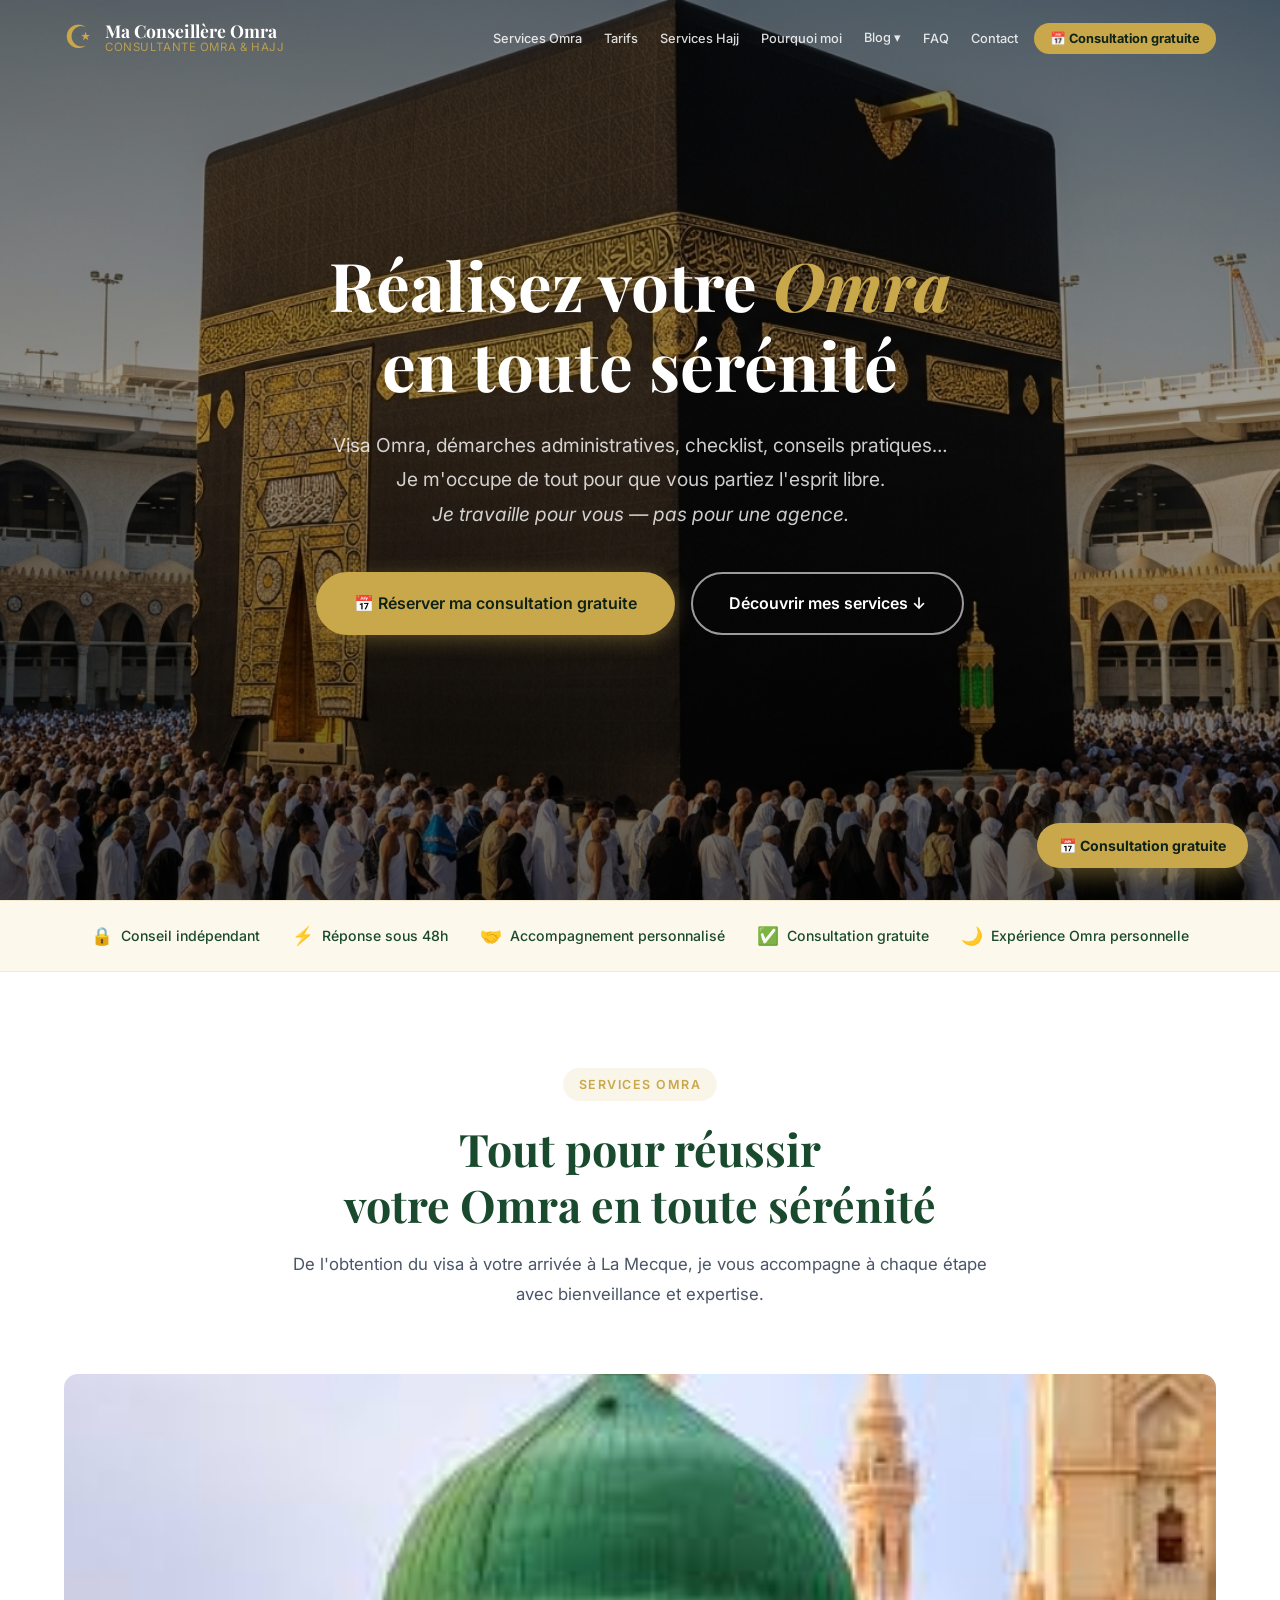
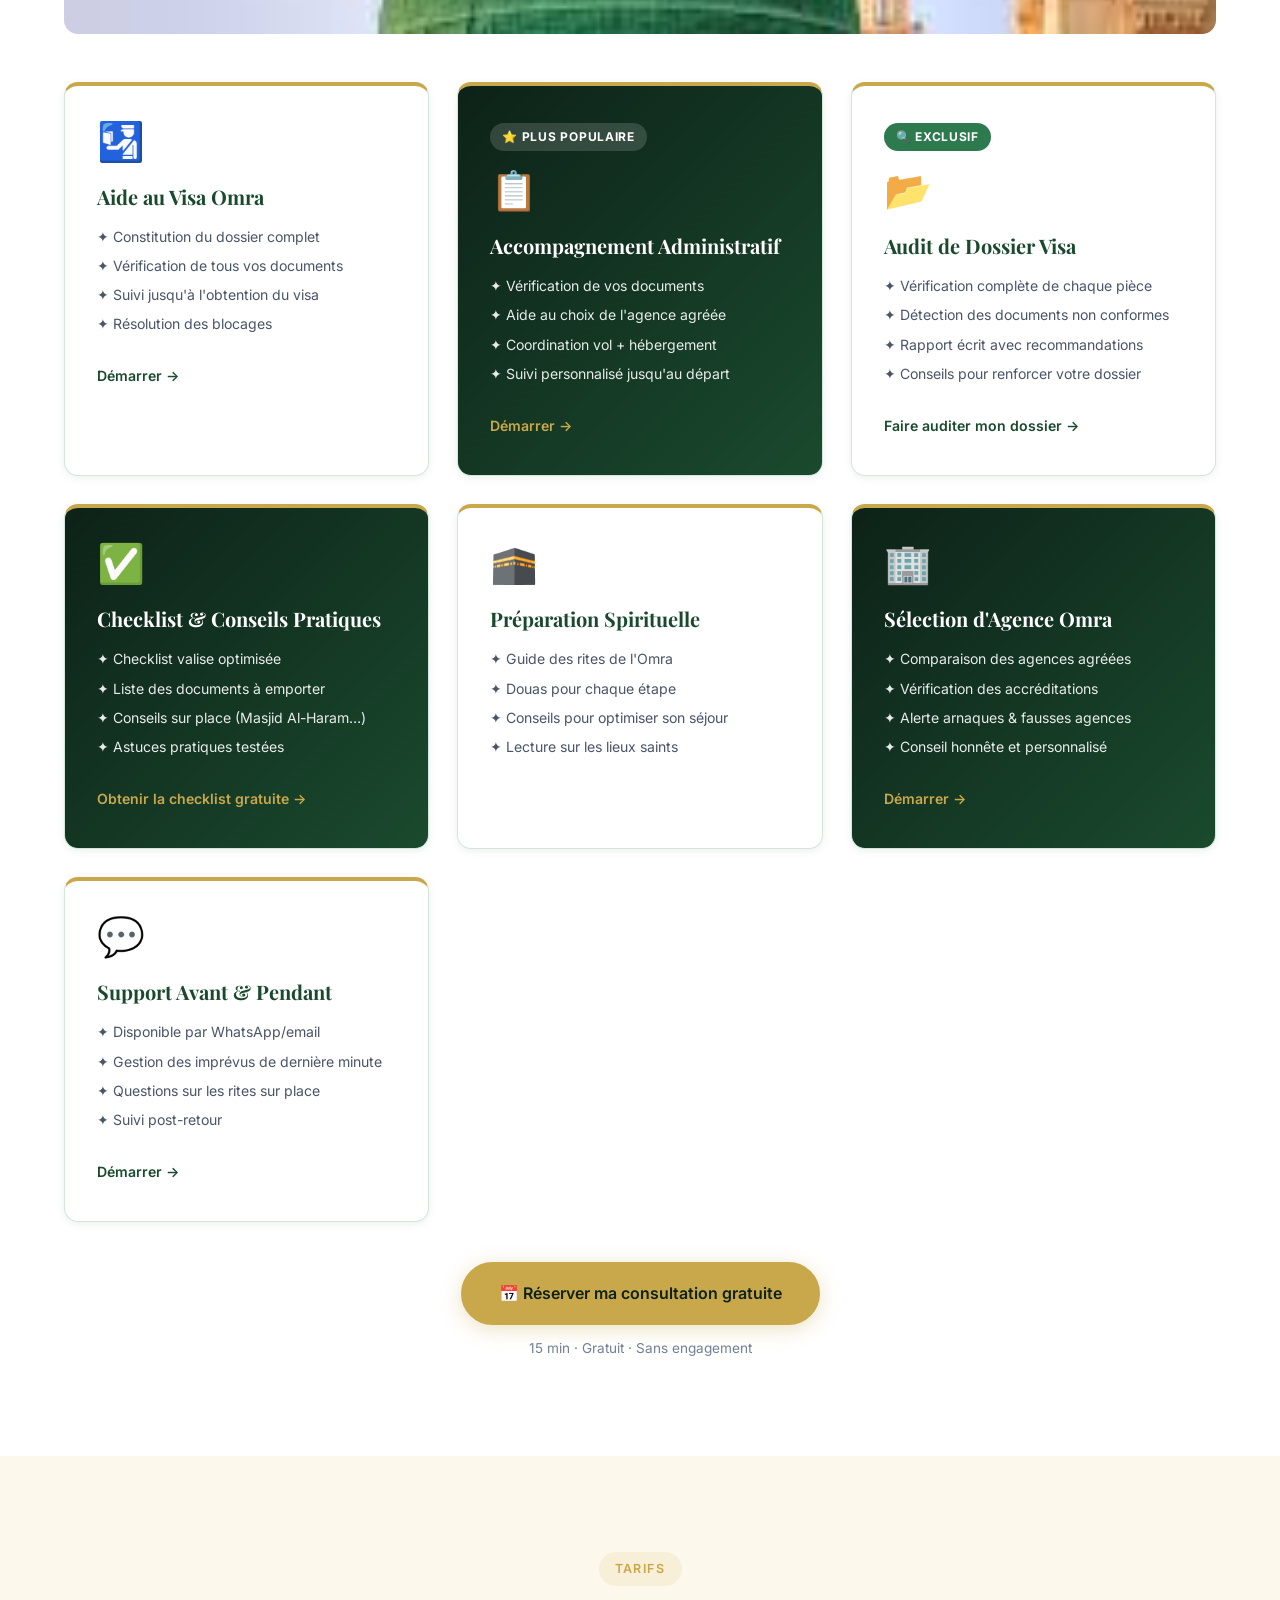
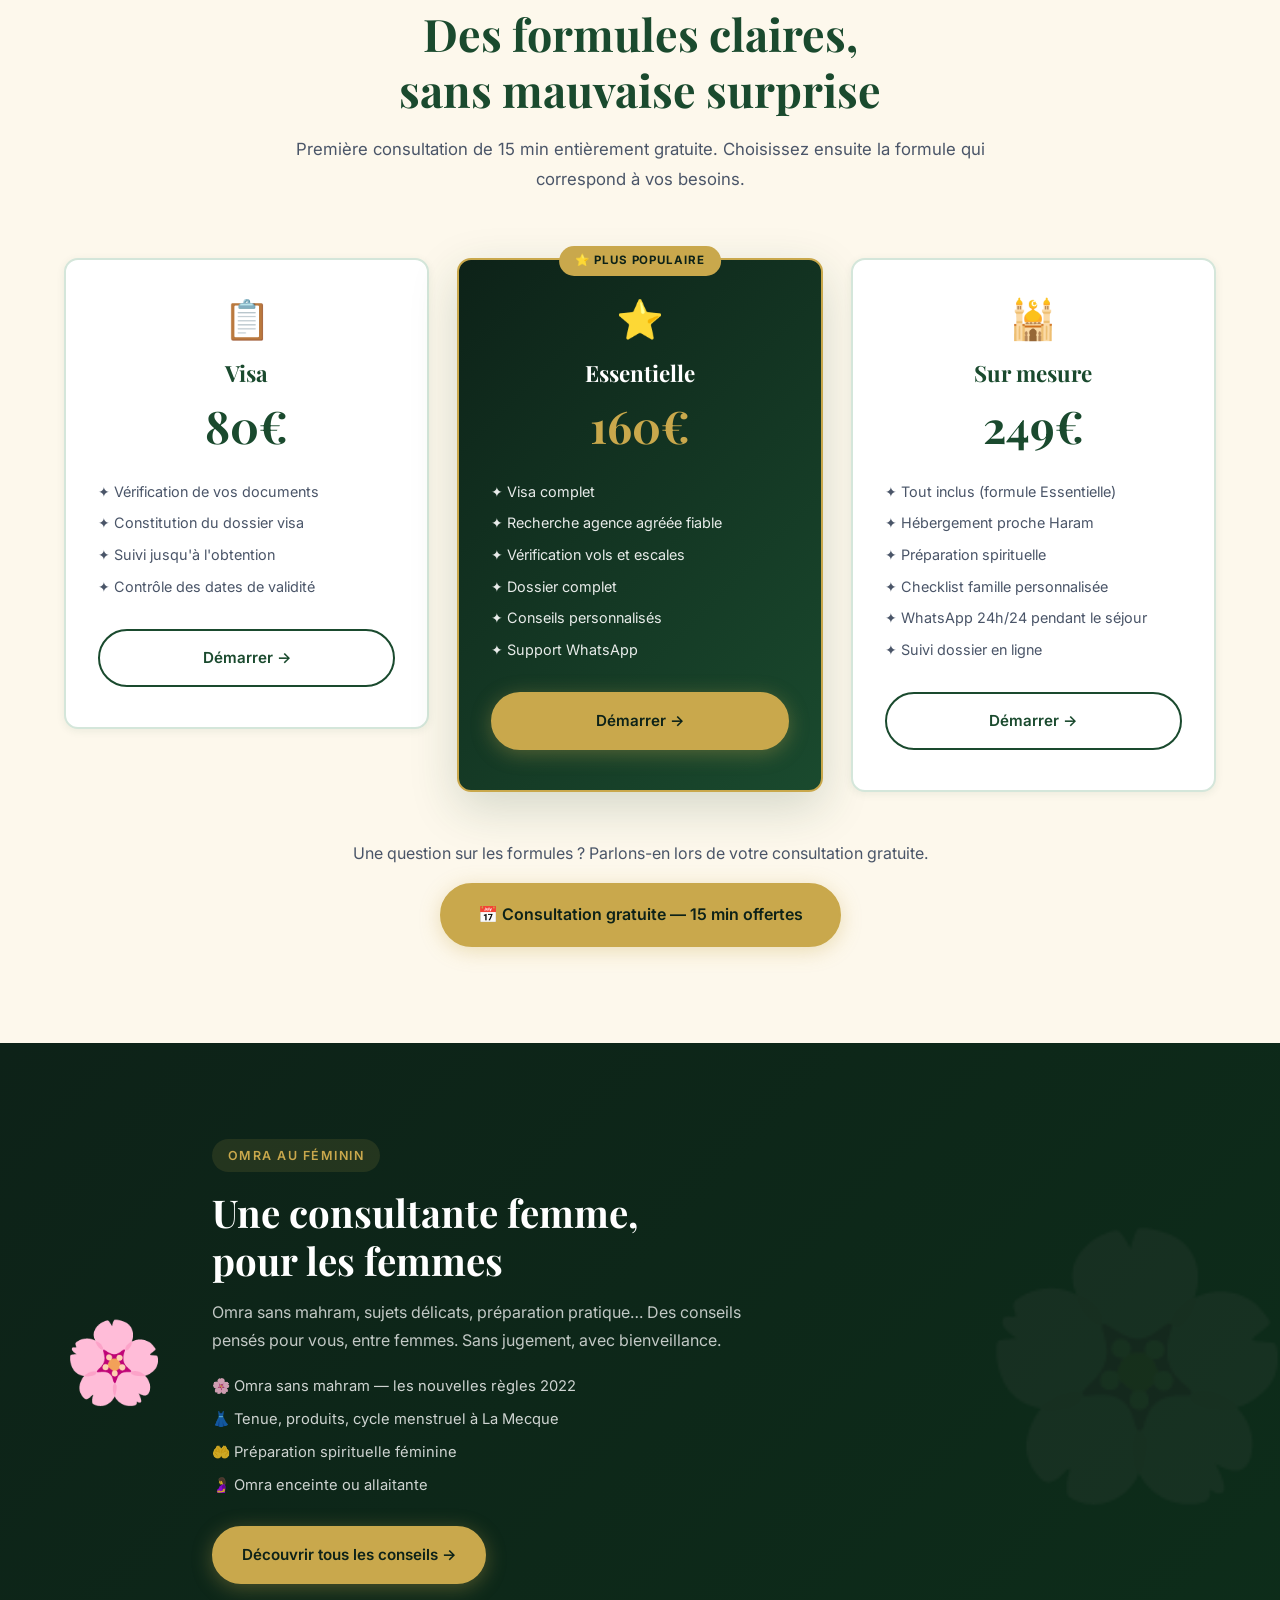
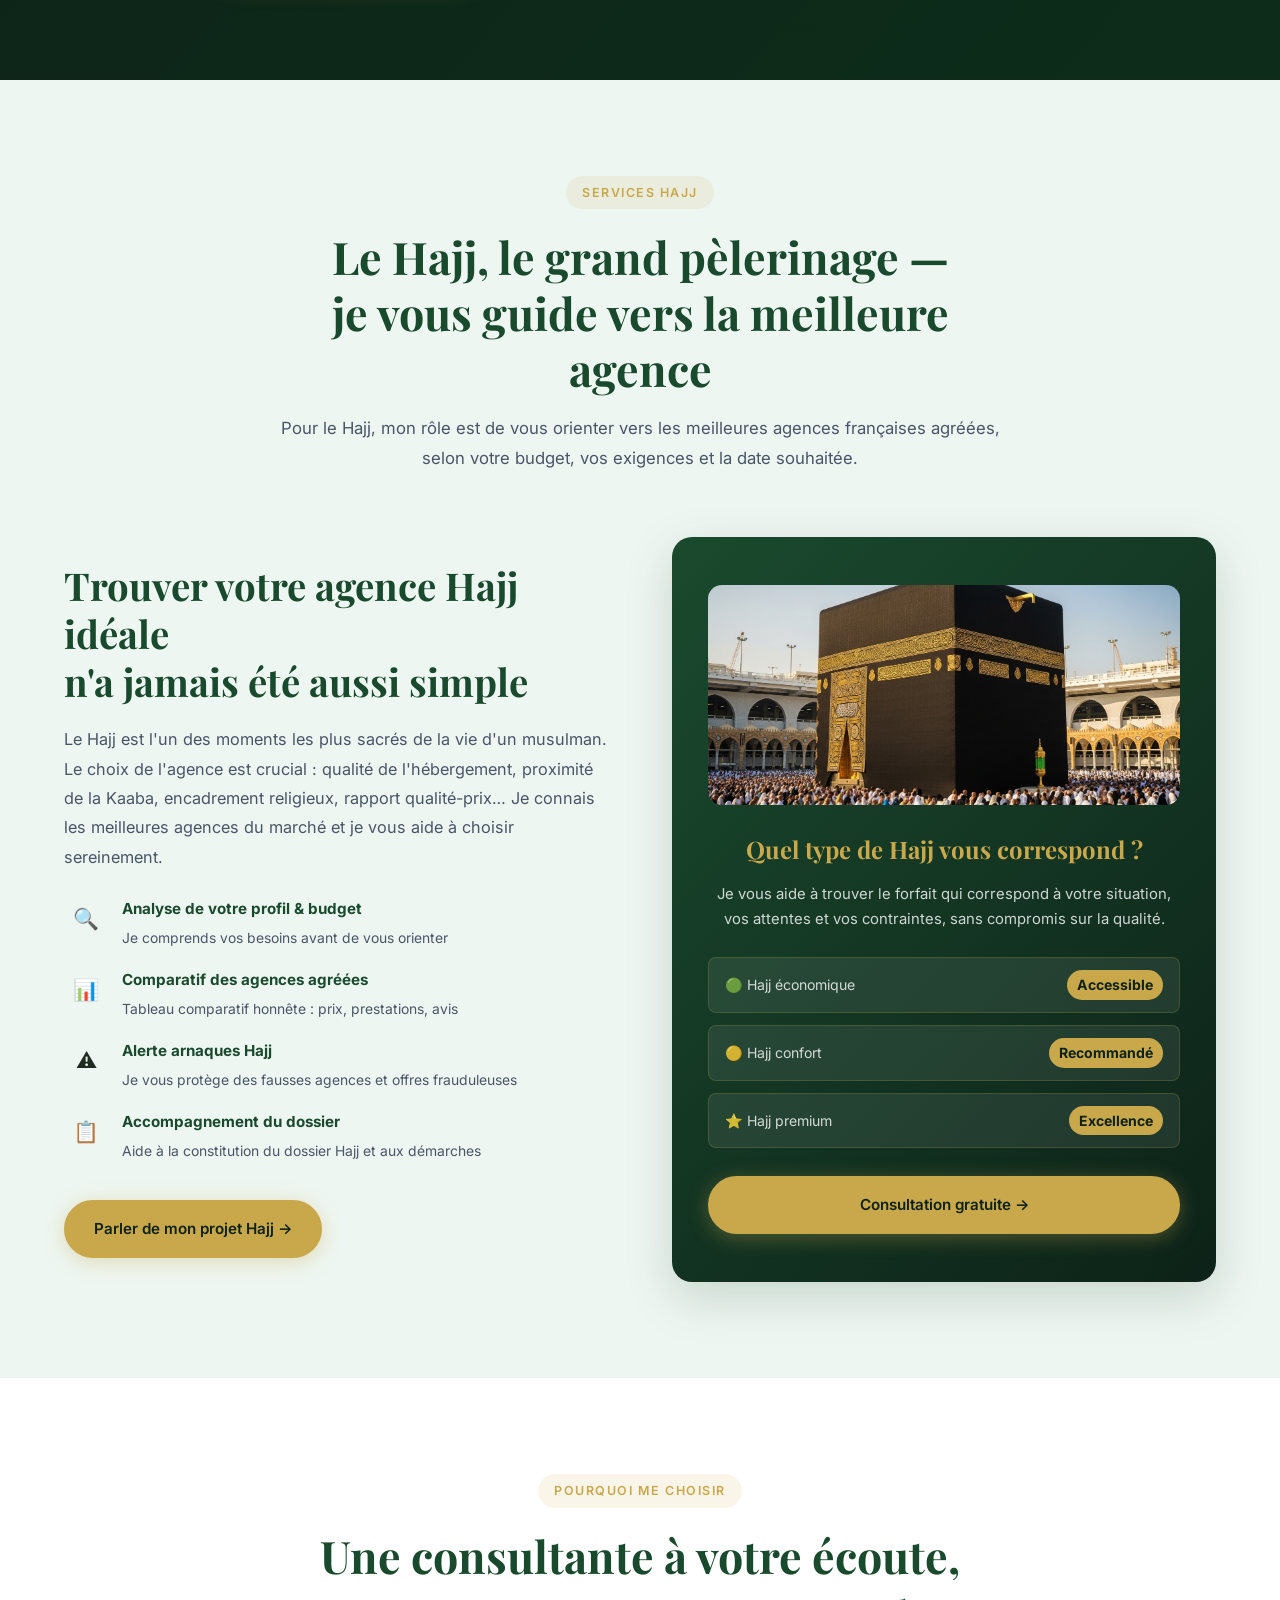
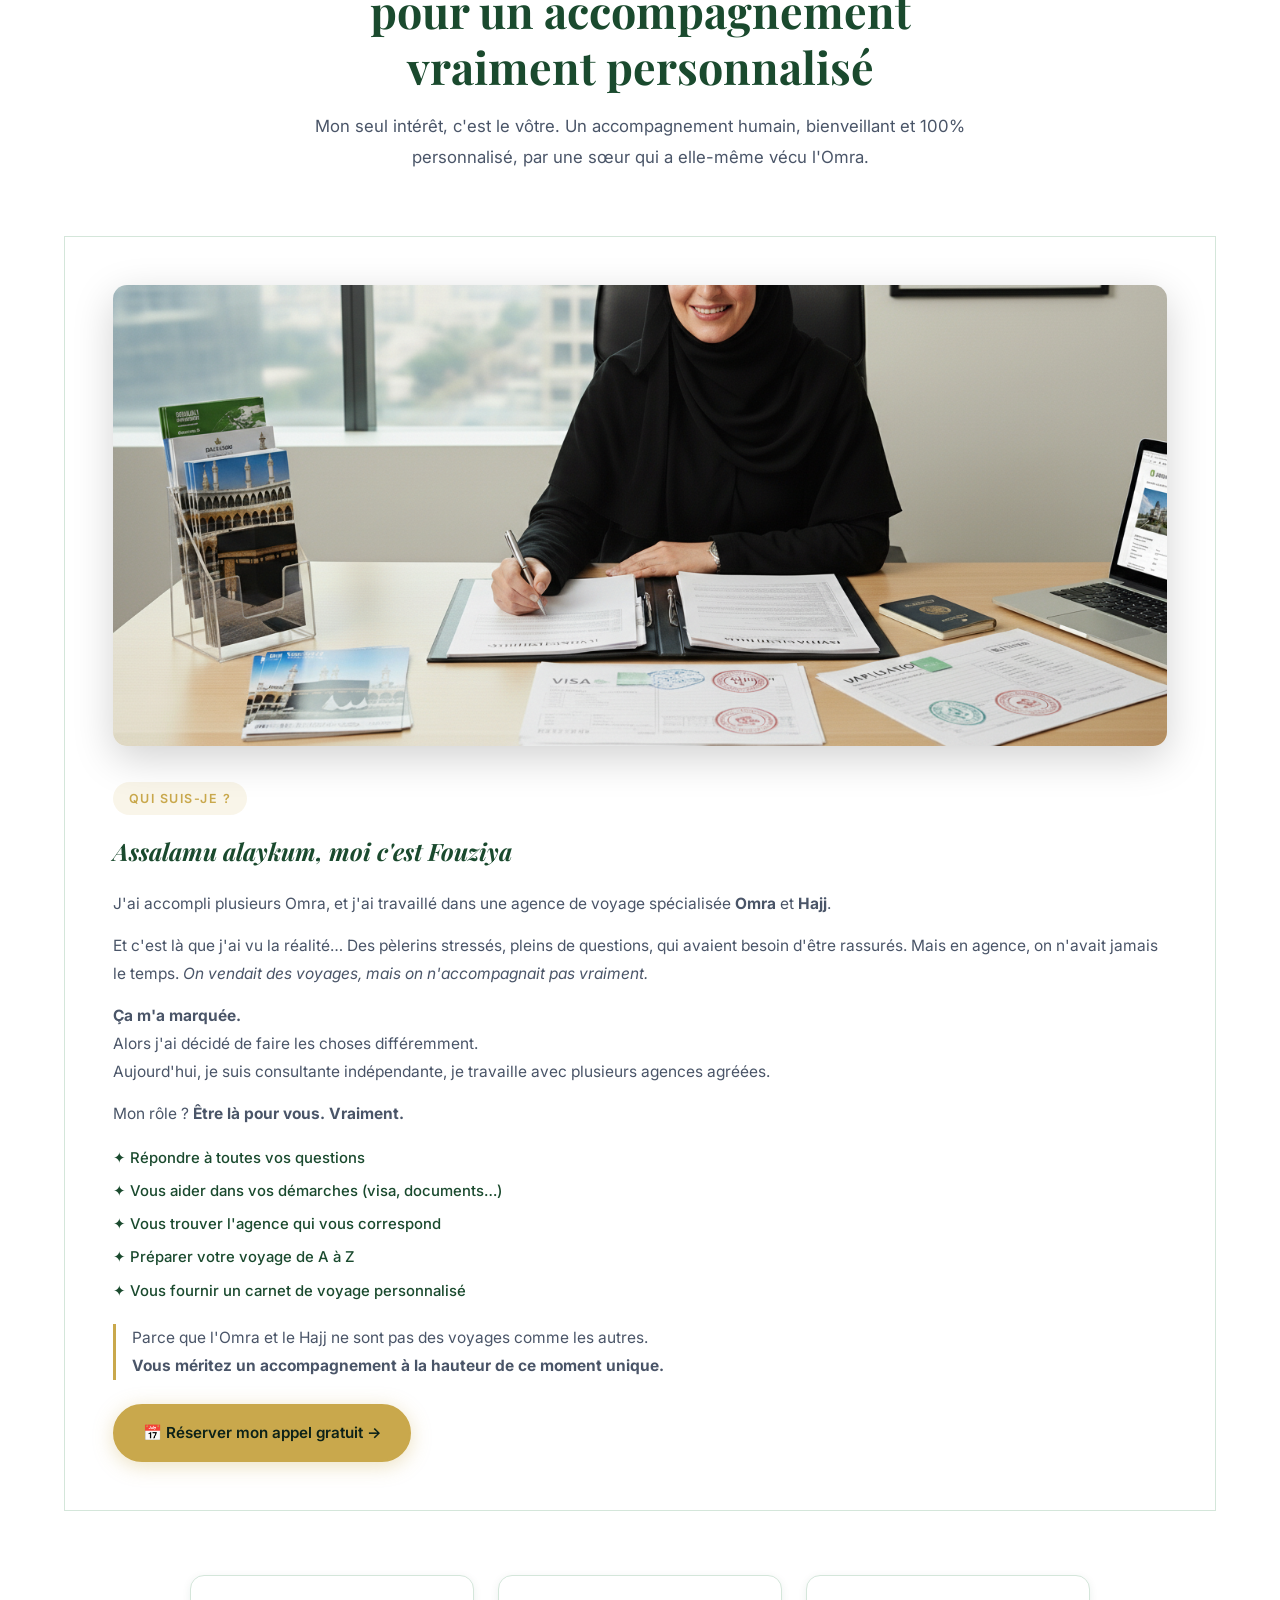
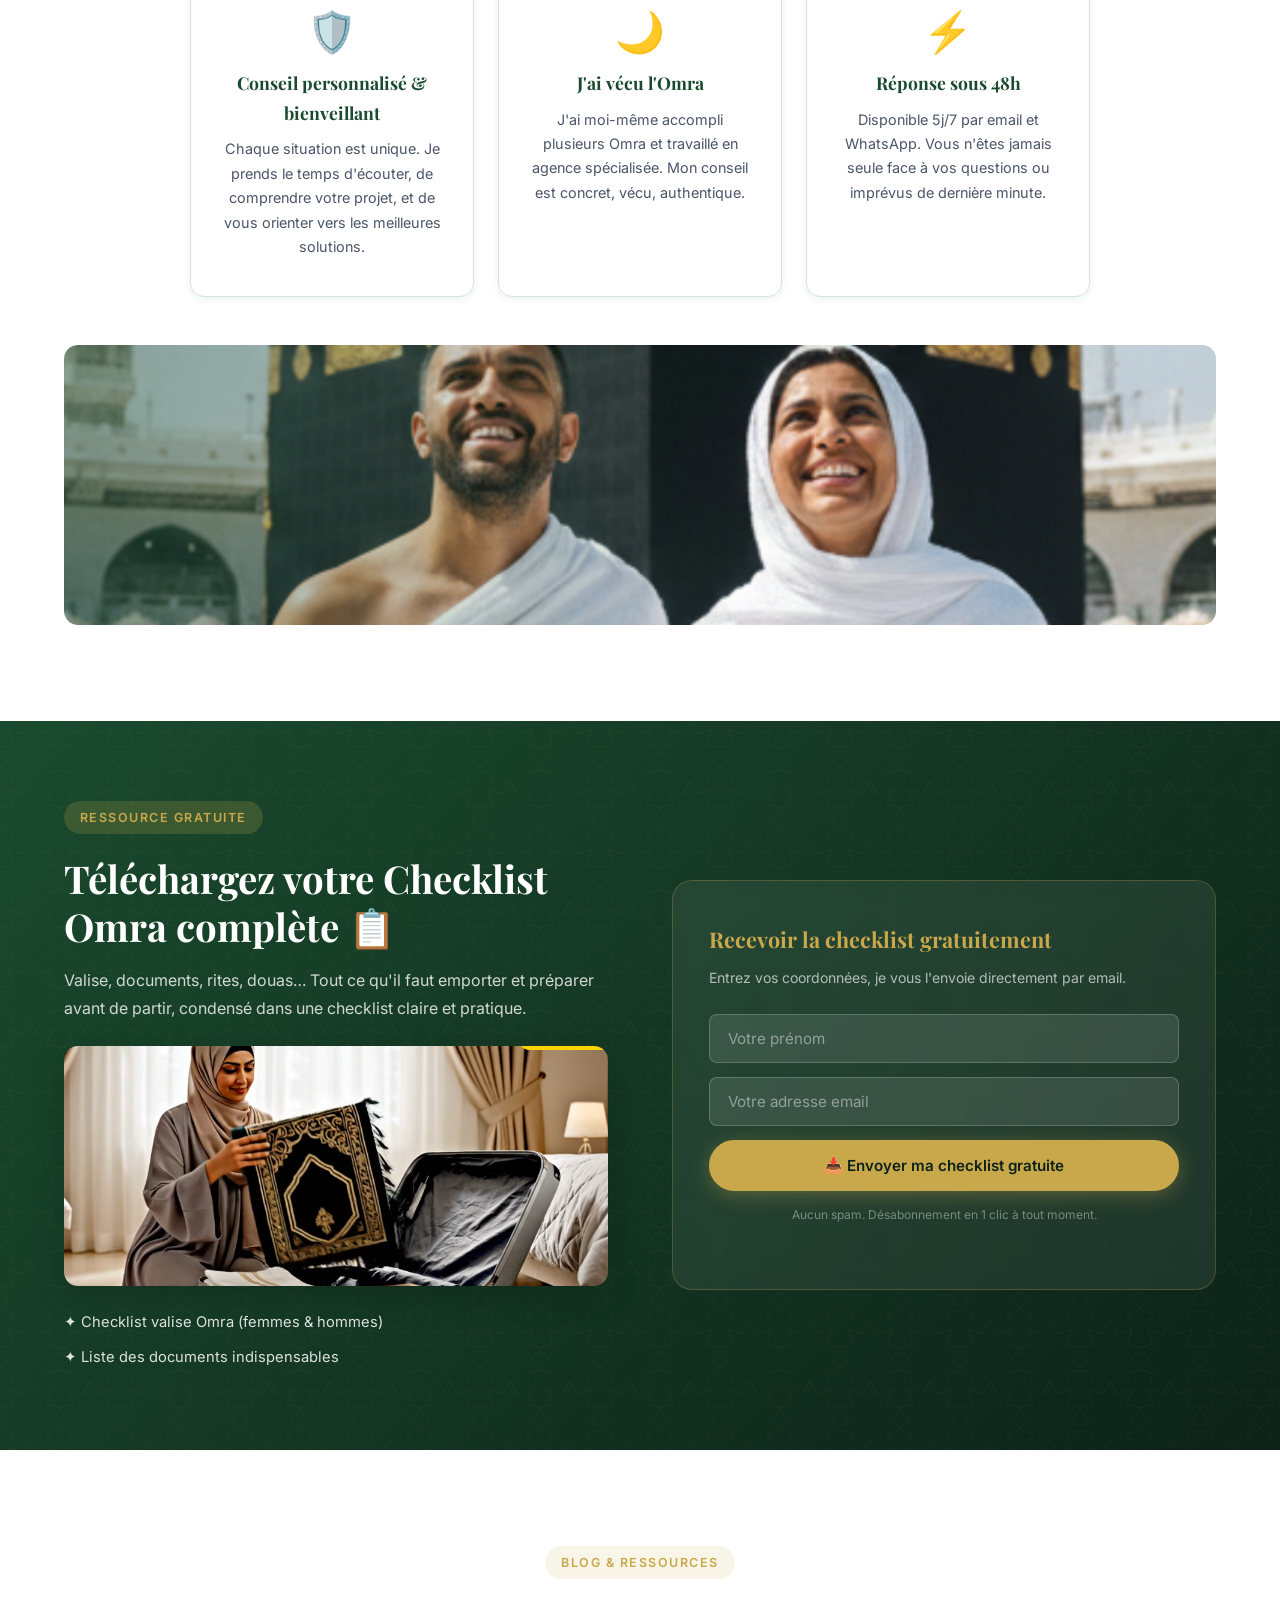
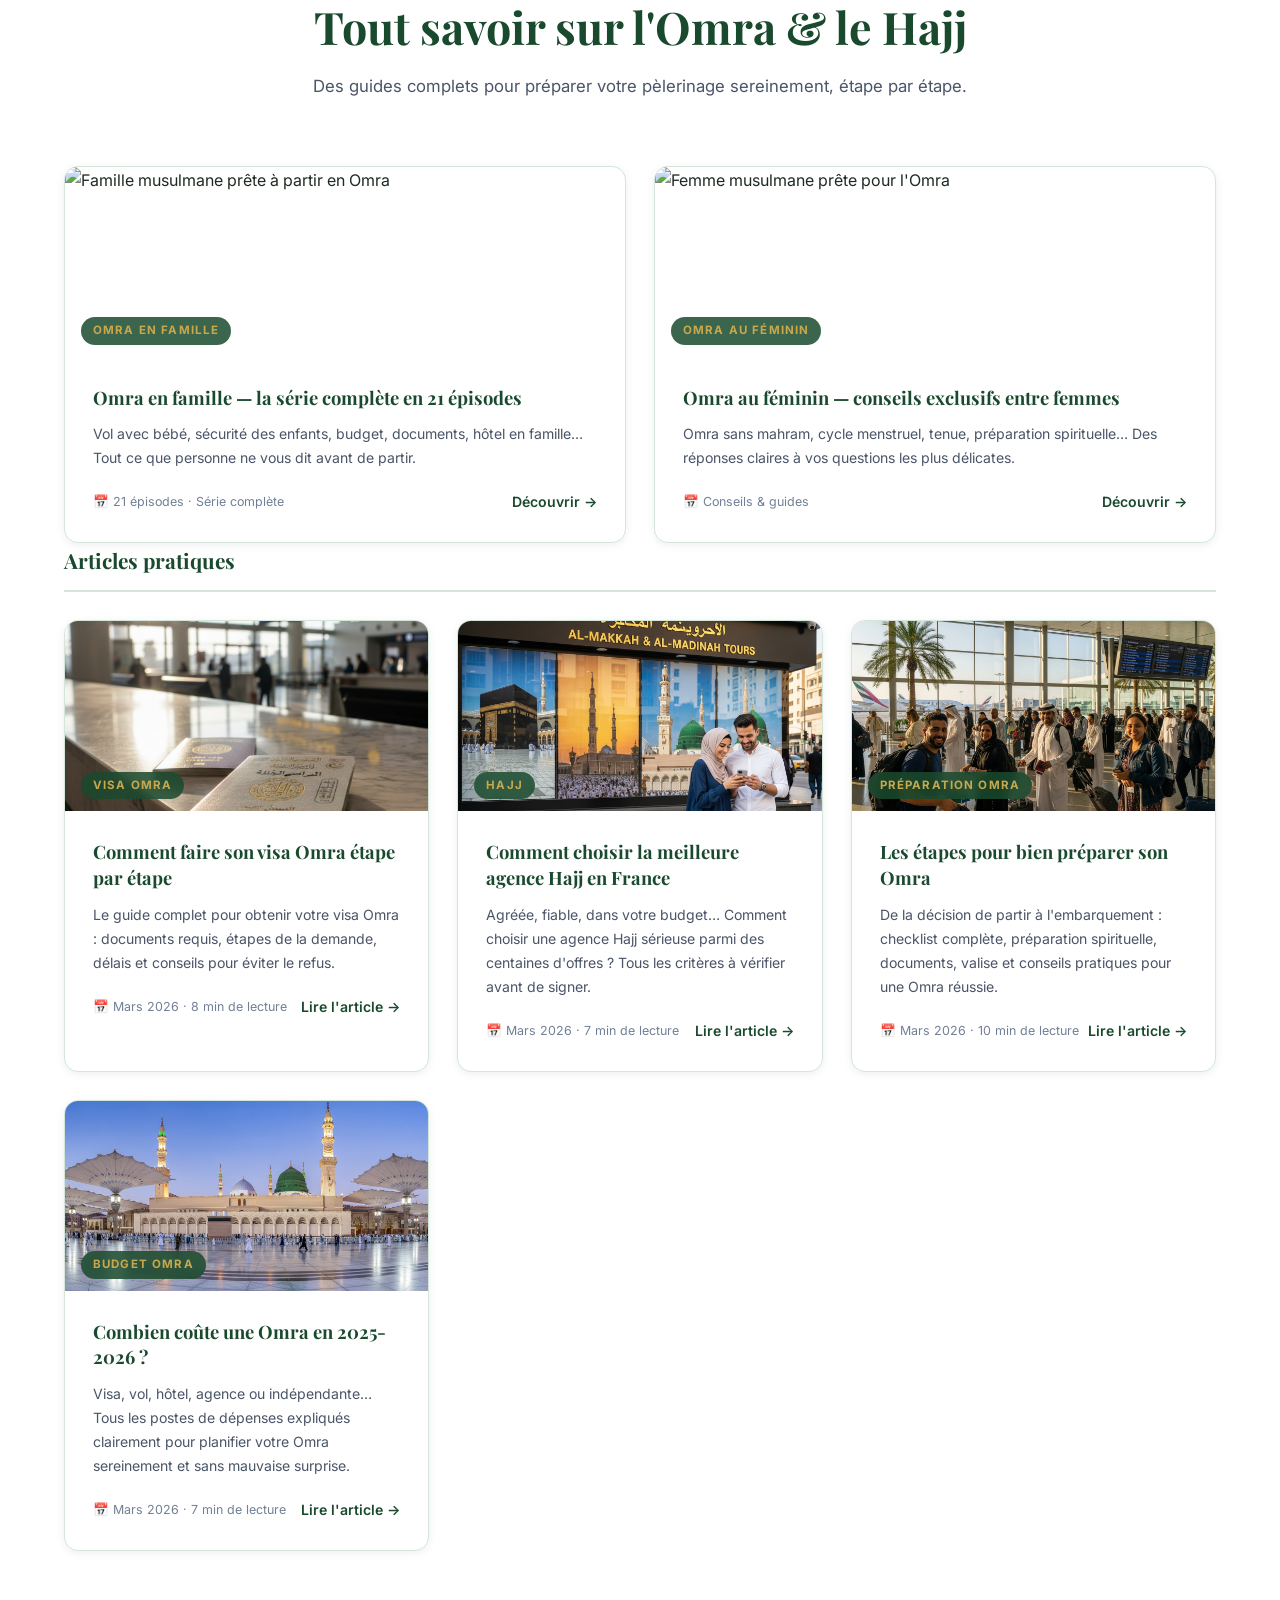
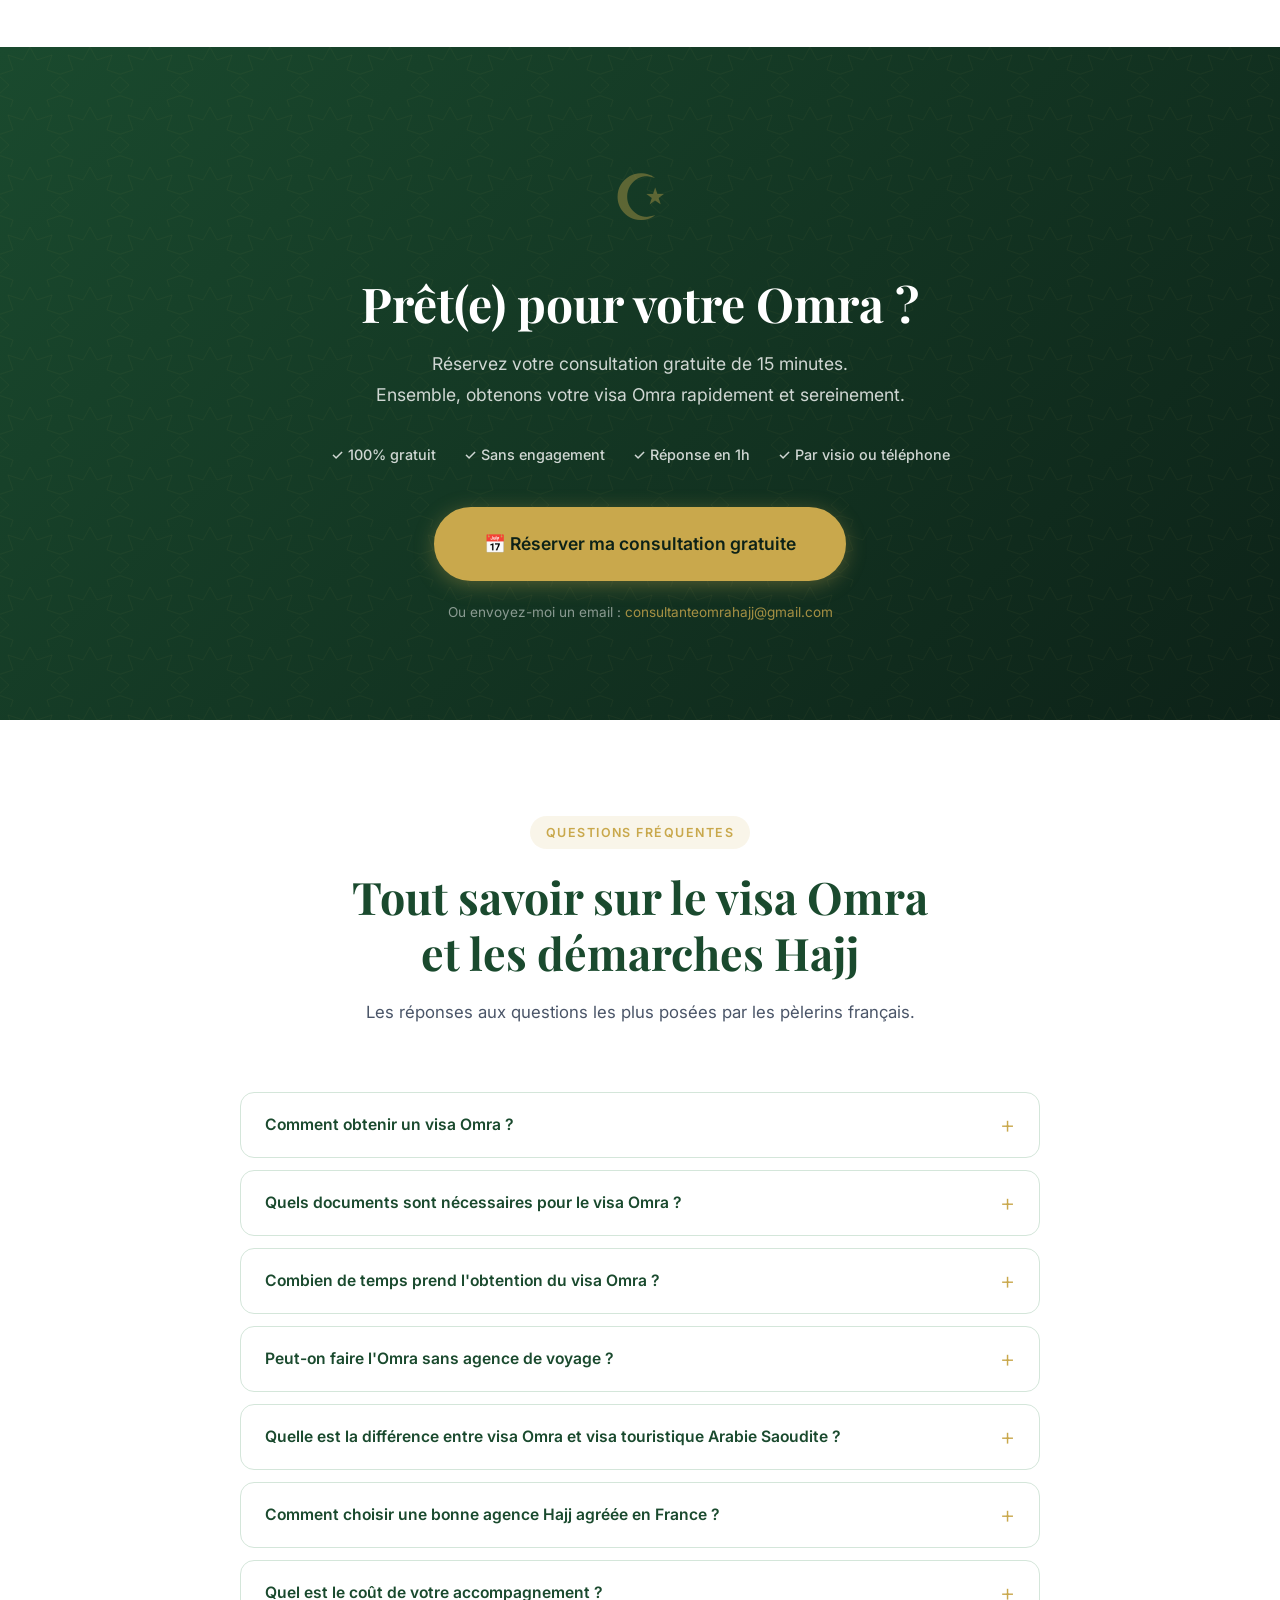
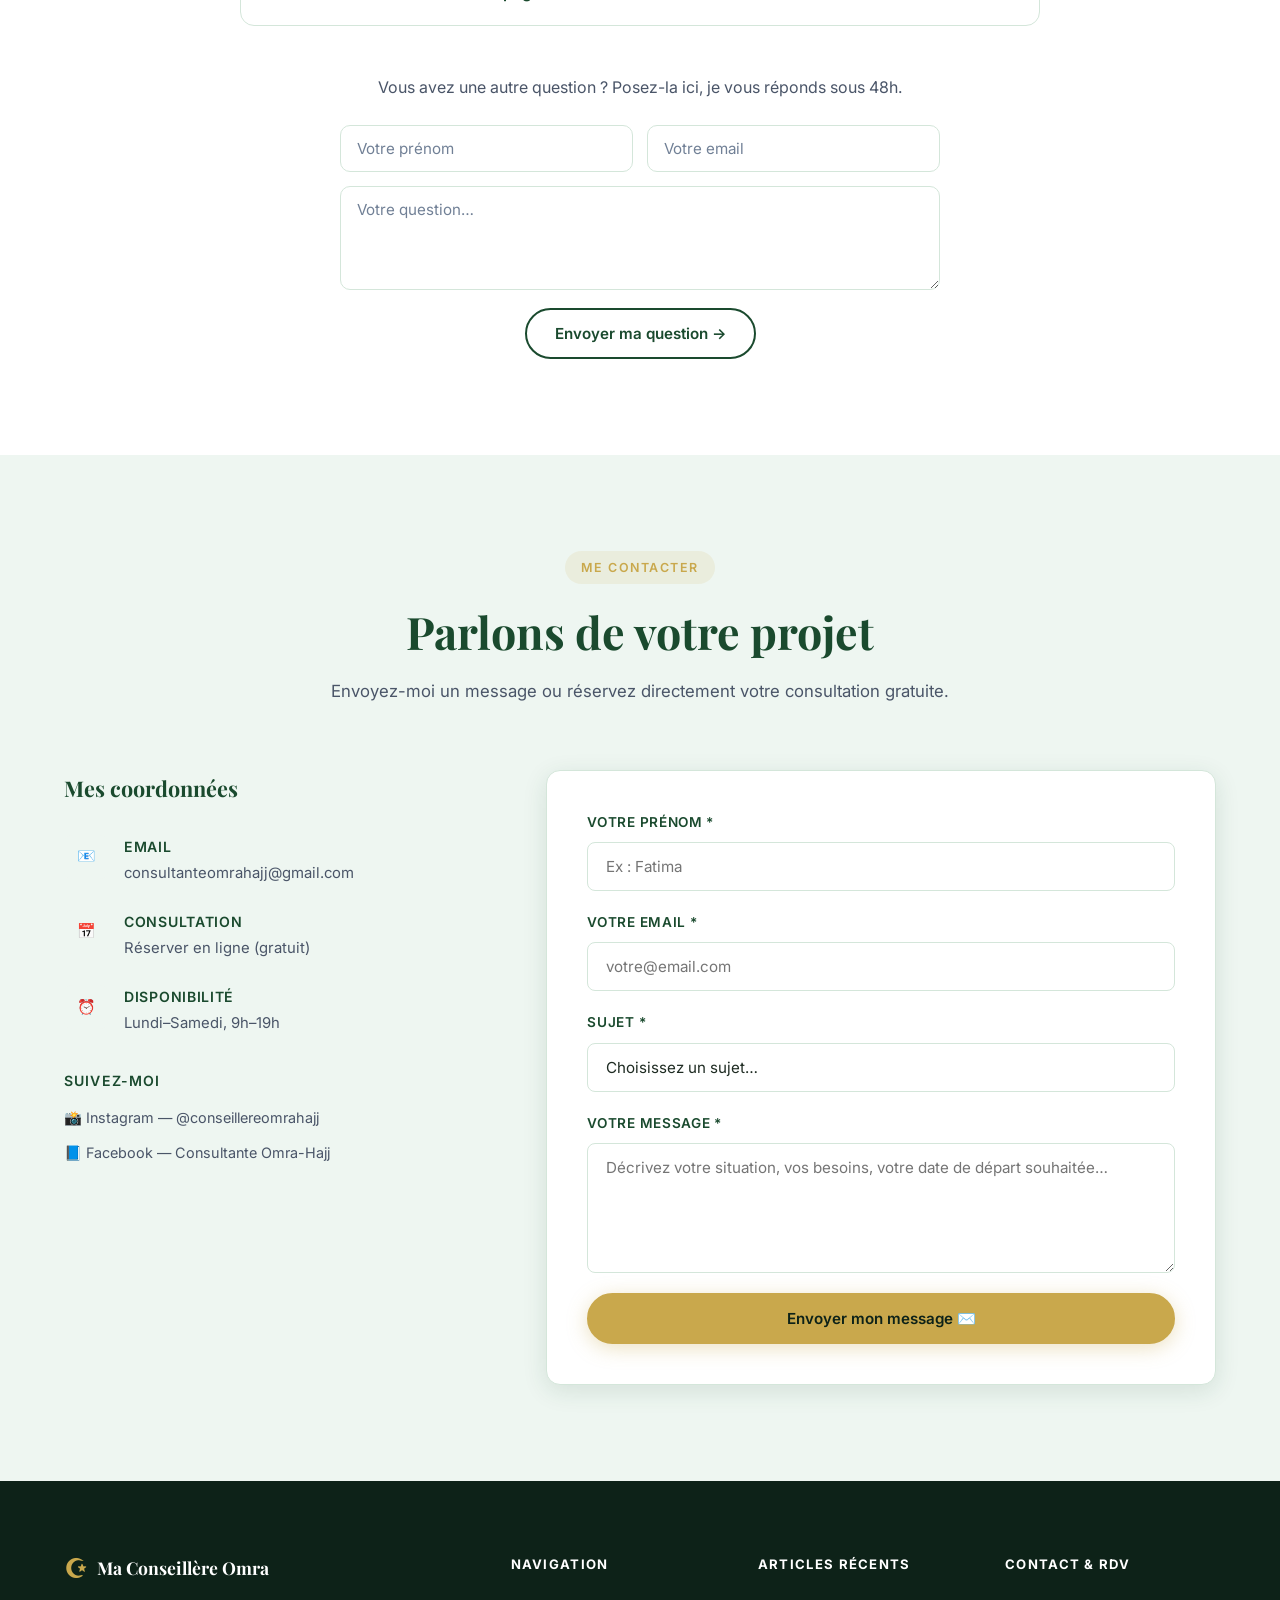
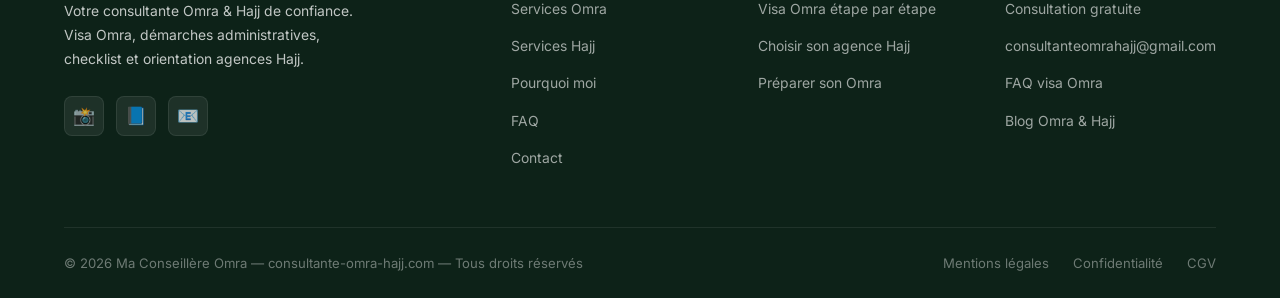
==== commit 6ba5f490: "Add files via upload" ====
--- a/Site omra/index.html
+++ b/Site omra/index.html
@@ -168,11 +168,20 @@
     <ul class="nav-menu" id="nav-menu" role="menubar">
       <li role="none"><a href="#services-omra" class="nav-link" role="menuitem">Services Omra</a></li>
       <li role="none"><a href="#tarifs" class="nav-link" role="menuitem">Tarifs</a></li>
-      <li role="none"><a href="omra-en-famille.html" class="nav-link" role="menuitem">Omra en famille</a></li>
       <li role="none"><a href="#services-hajj" class="nav-link" role="menuitem">Services Hajj</a></li>
-      <li role="none"><a href="omra-au-feminin.html" class="nav-link" role="menuitem">Omra au féminin</a></li>
       <li role="none"><a href="#pourquoi" class="nav-link" role="menuitem">Pourquoi moi</a></li>
-      <li role="none"><a href="#blog" class="nav-link" role="menuitem">Blog</a></li>
+      <li role="none" class="nav-item--dropdown">
+        <a href="#blog" class="nav-link nav-link--has-dropdown" role="menuitem">Blog ▾</a>
+        <ul class="nav-dropdown" role="menu">
+          <li><a href="omra-en-famille.html" role="menuitem">👨‍👩‍👧‍👦 Omra en famille</a></li>
+          <li><a href="omra-au-feminin.html" role="menuitem">🌸 Omra au féminin</a></li>
+          <li class="nav-dropdown-divider"></li>
+          <li><a href="blog-visa-omra.html" role="menuitem">📋 Visa Omra</a></li>
+          <li><a href="blog-agence-hajj.html" role="menuitem">🕌 Choisir son agence Hajj</a></li>
+          <li><a href="blog-preparer-omra.html" role="menuitem">✅ Préparer son Omra</a></li>
+          <li><a href="blog-cout-omra.html" role="menuitem">💰 Coût de l'Omra</a></li>
+        </ul>
+      </li>
       <li role="none"><a href="#faq" class="nav-link" role="menuitem">FAQ</a></li>
       <li role="none"><a href="#contact" class="nav-link" role="menuitem">Contact</a></li>
       <li role="none">
@@ -695,7 +704,7 @@
       <article class="blog-card reveal">
         <a href="omra-en-famille.html">
           <div class="blog-card-header blog-card-header--photo">
-            <img src="images/pelerins-depart.jpg" alt="Famille musulmane prête à partir en Omra" loading="lazy">
+            <img src="images/famille-omra.jpg" alt="Famille musulmane prête à partir en Omra" loading="lazy">
             <div class="blog-card-cat">Omra en famille</div>
           </div>
         </a>
@@ -712,7 +721,7 @@
       <article class="blog-card reveal reveal-delay-1">
         <a href="omra-au-feminin.html">
           <div class="blog-card-header blog-card-header--photo">
-            <img src="images/passeports-visa.png" alt="Femme musulmane avec passeport prête pour l'Omra" loading="lazy">
+            <img src="images/feminin-omra.png" alt="Femme musulmane prête pour l'Omra" loading="lazy">
             <div class="blog-card-cat">Omra au féminin</div>
           </div>
         </a>
--- a/Site omra/style.css
+++ b/Site omra/style.css
@@ -346,6 +346,72 @@
 @media (max-width: 768px) {
   .leadmagnet-inner { grid-template-columns: 1fr; gap: 36px; padding: 52px 0; }
 }
+/* ── Nav Dropdown ───────────────────────────────────────────────────────────── */
+.nav-item--dropdown {
+  position: relative;
+}
+.nav-link--has-dropdown {
+  display: flex;
+  align-items: center;
+  gap: 4px;
+}
+.nav-dropdown {
+  display: none;
+  position: absolute;
+  top: calc(100% + 10px);
+  left: 50%;
+  transform: translateX(-50%);
+  background: var(--green-dark);
+  border: 1px solid rgba(201,168,76,.25);
+  border-radius: var(--radius);
+  box-shadow: var(--shadow-lg);
+  min-width: 220px;
+  z-index: 1100;
+  overflow: hidden;
+  padding: 8px 0;
+}
+.nav-item--dropdown:hover .nav-dropdown,
+.nav-item--dropdown:focus-within .nav-dropdown {
+  display: block;
+}
+.nav-dropdown li a {
+  display: block;
+  padding: 10px 20px;
+  font-size: .85rem;
+  color: rgba(255,255,255,.85);
+  font-weight: 500;
+  white-space: nowrap;
+  transition: var(--transition);
+}
+.nav-dropdown li a:hover {
+  background: rgba(201,168,76,.12);
+  color: var(--gold);
+}
+.nav-dropdown-divider {
+  height: 1px;
+  background: rgba(255,255,255,.1);
+  margin: 6px 0;
+}
+@media (max-width: 768px) {
+  .nav-dropdown {
+    position: static;
+    transform: none;
+    background: rgba(255,255,255,.05);
+    border: none;
+    box-shadow: none;
+    border-radius: 0;
+    padding: 0;
+    display: block;
+    margin-top: 4px;
+  }
+  .nav-dropdown li a {
+    font-size: 1rem;
+    padding: 10px 32px;
+    color: rgba(255,255,255,.7);
+  }
+  .nav-dropdown-divider { display: none; }
+}
+
 .nav-cta:hover {
   background: var(--gold-light);
   transform: translateY(-1px);
